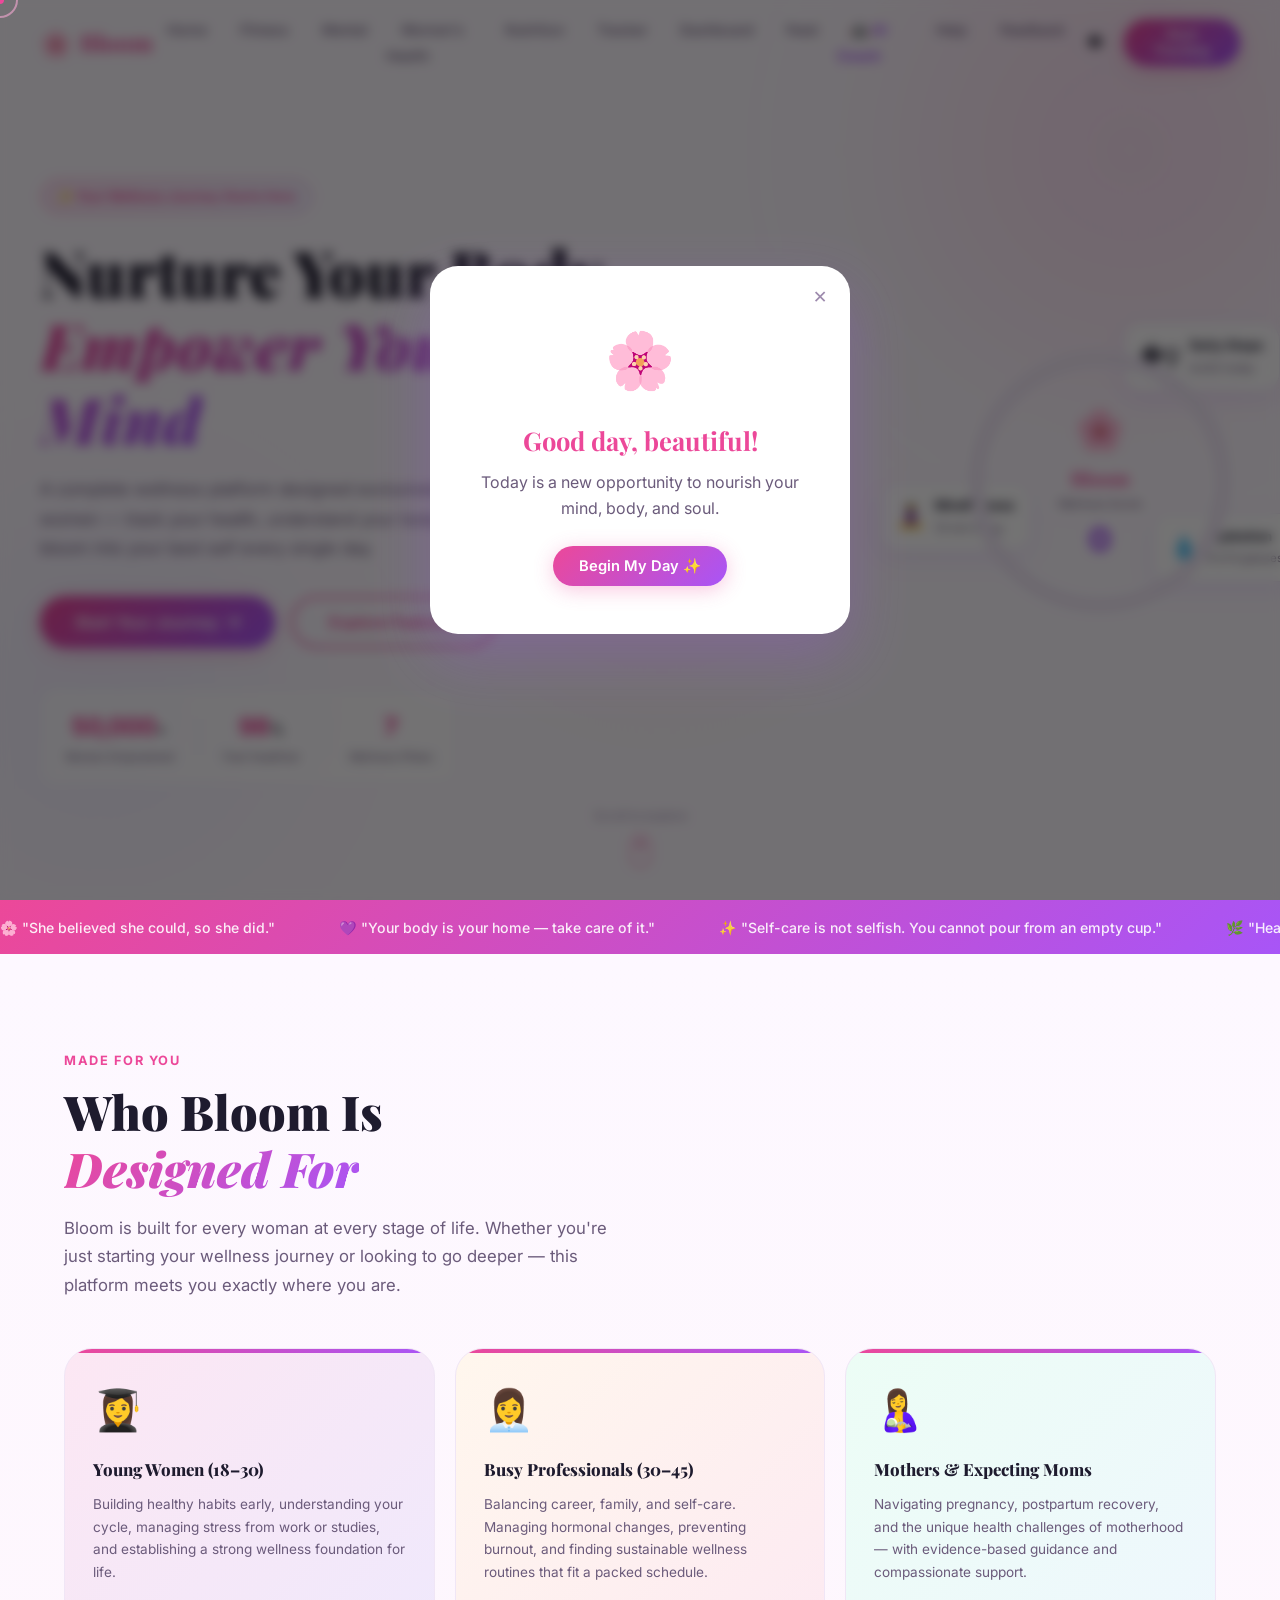
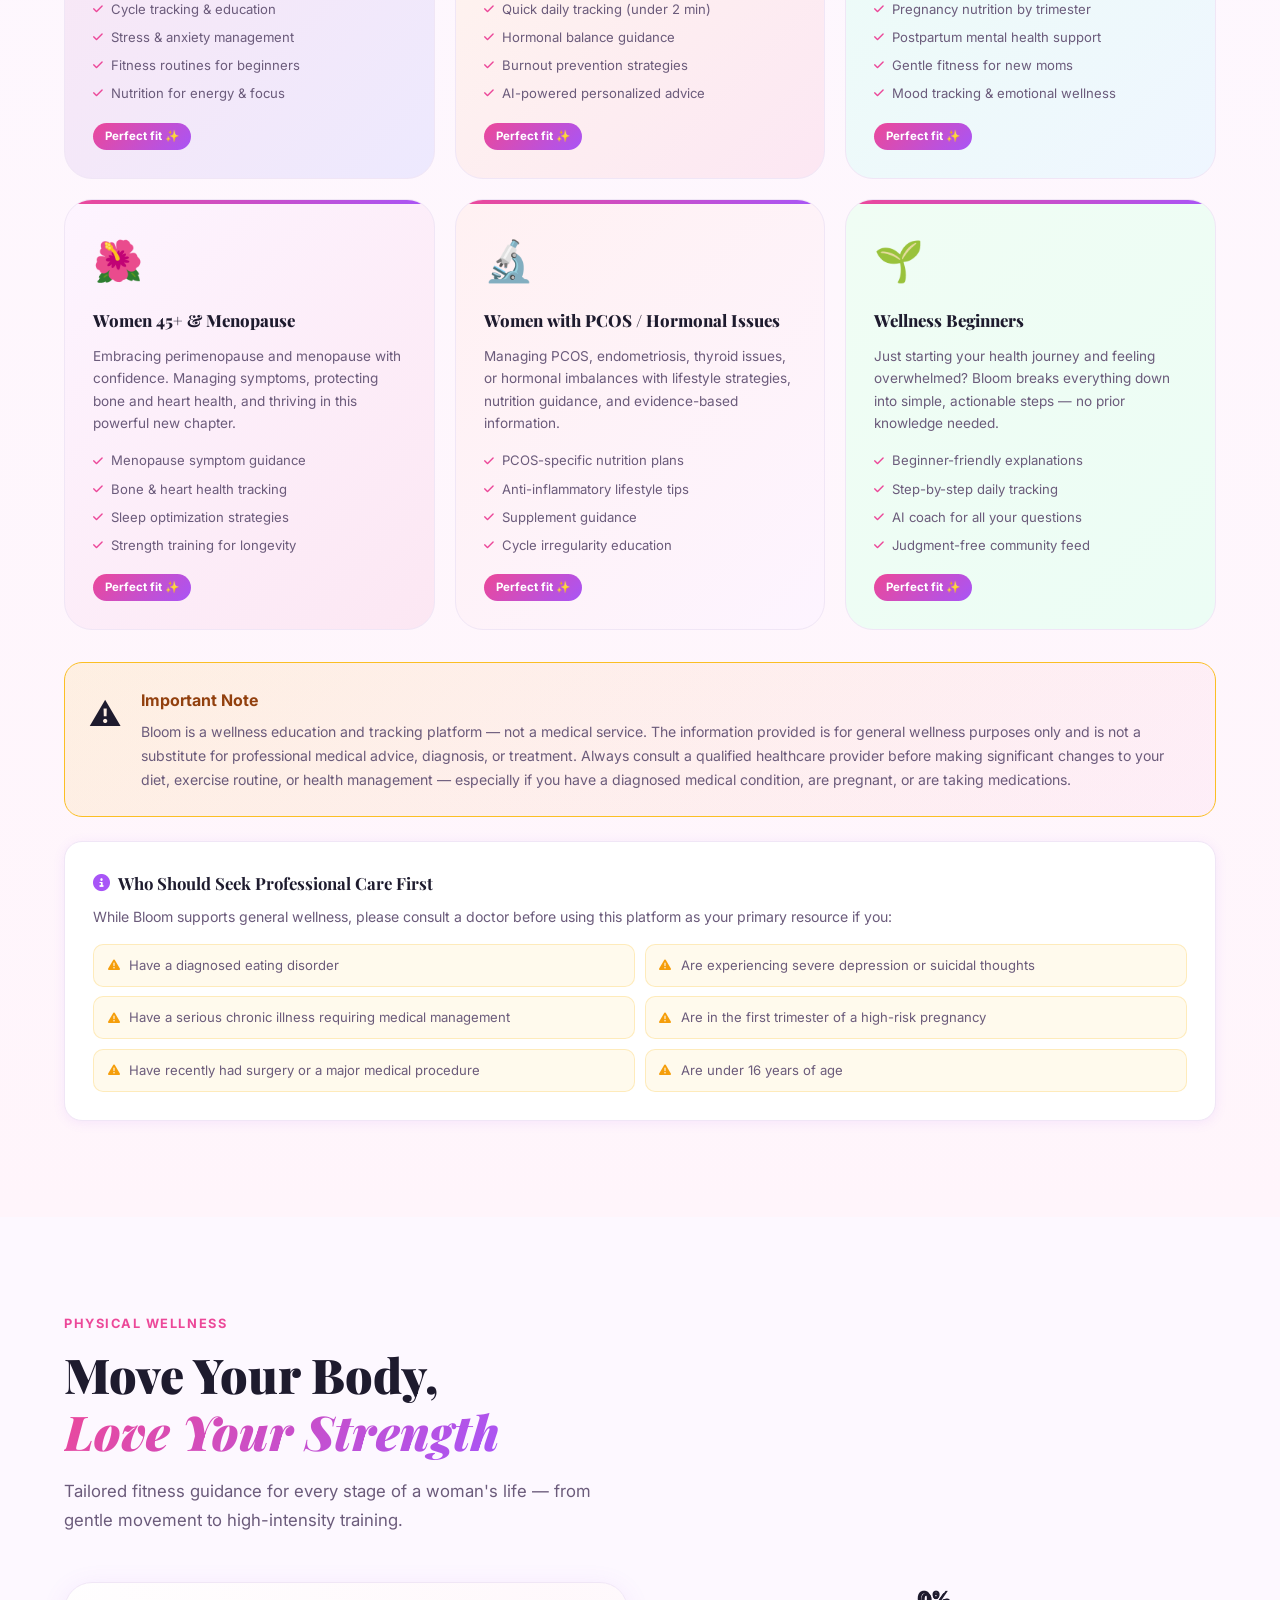
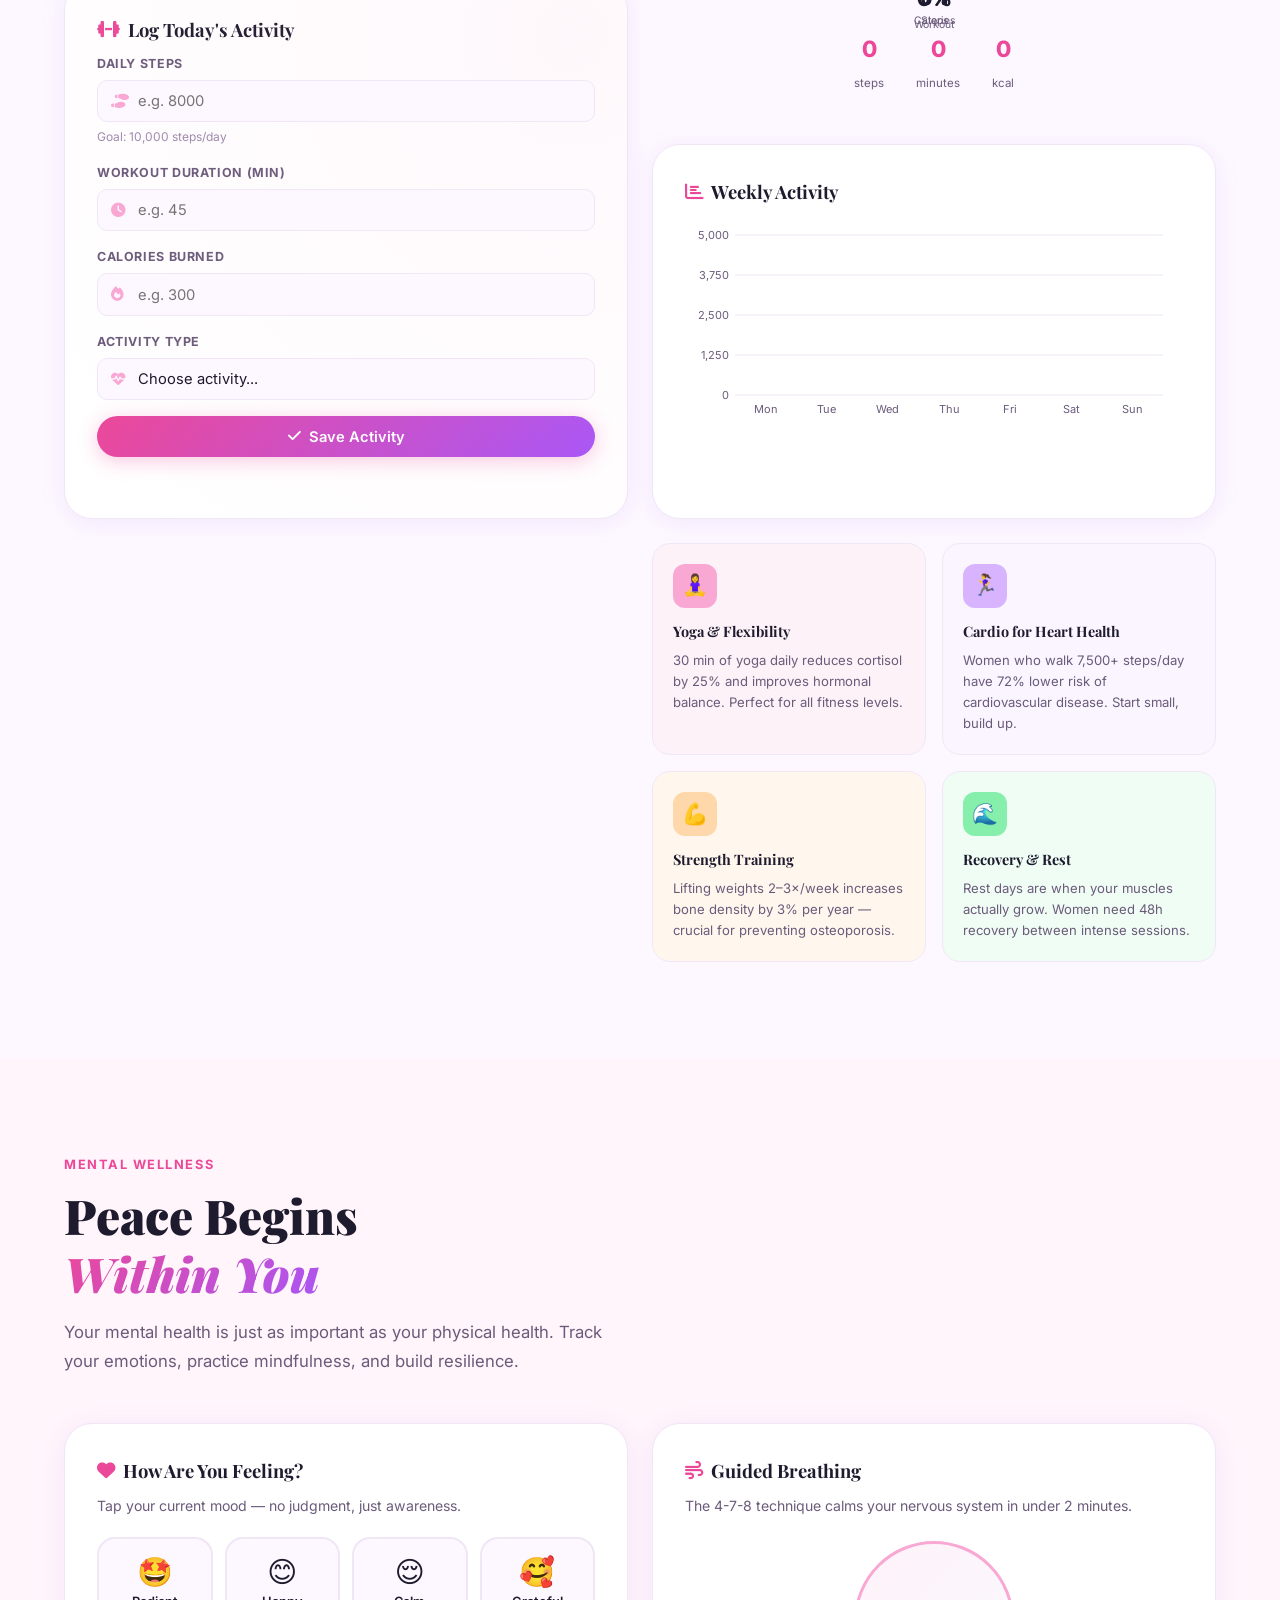
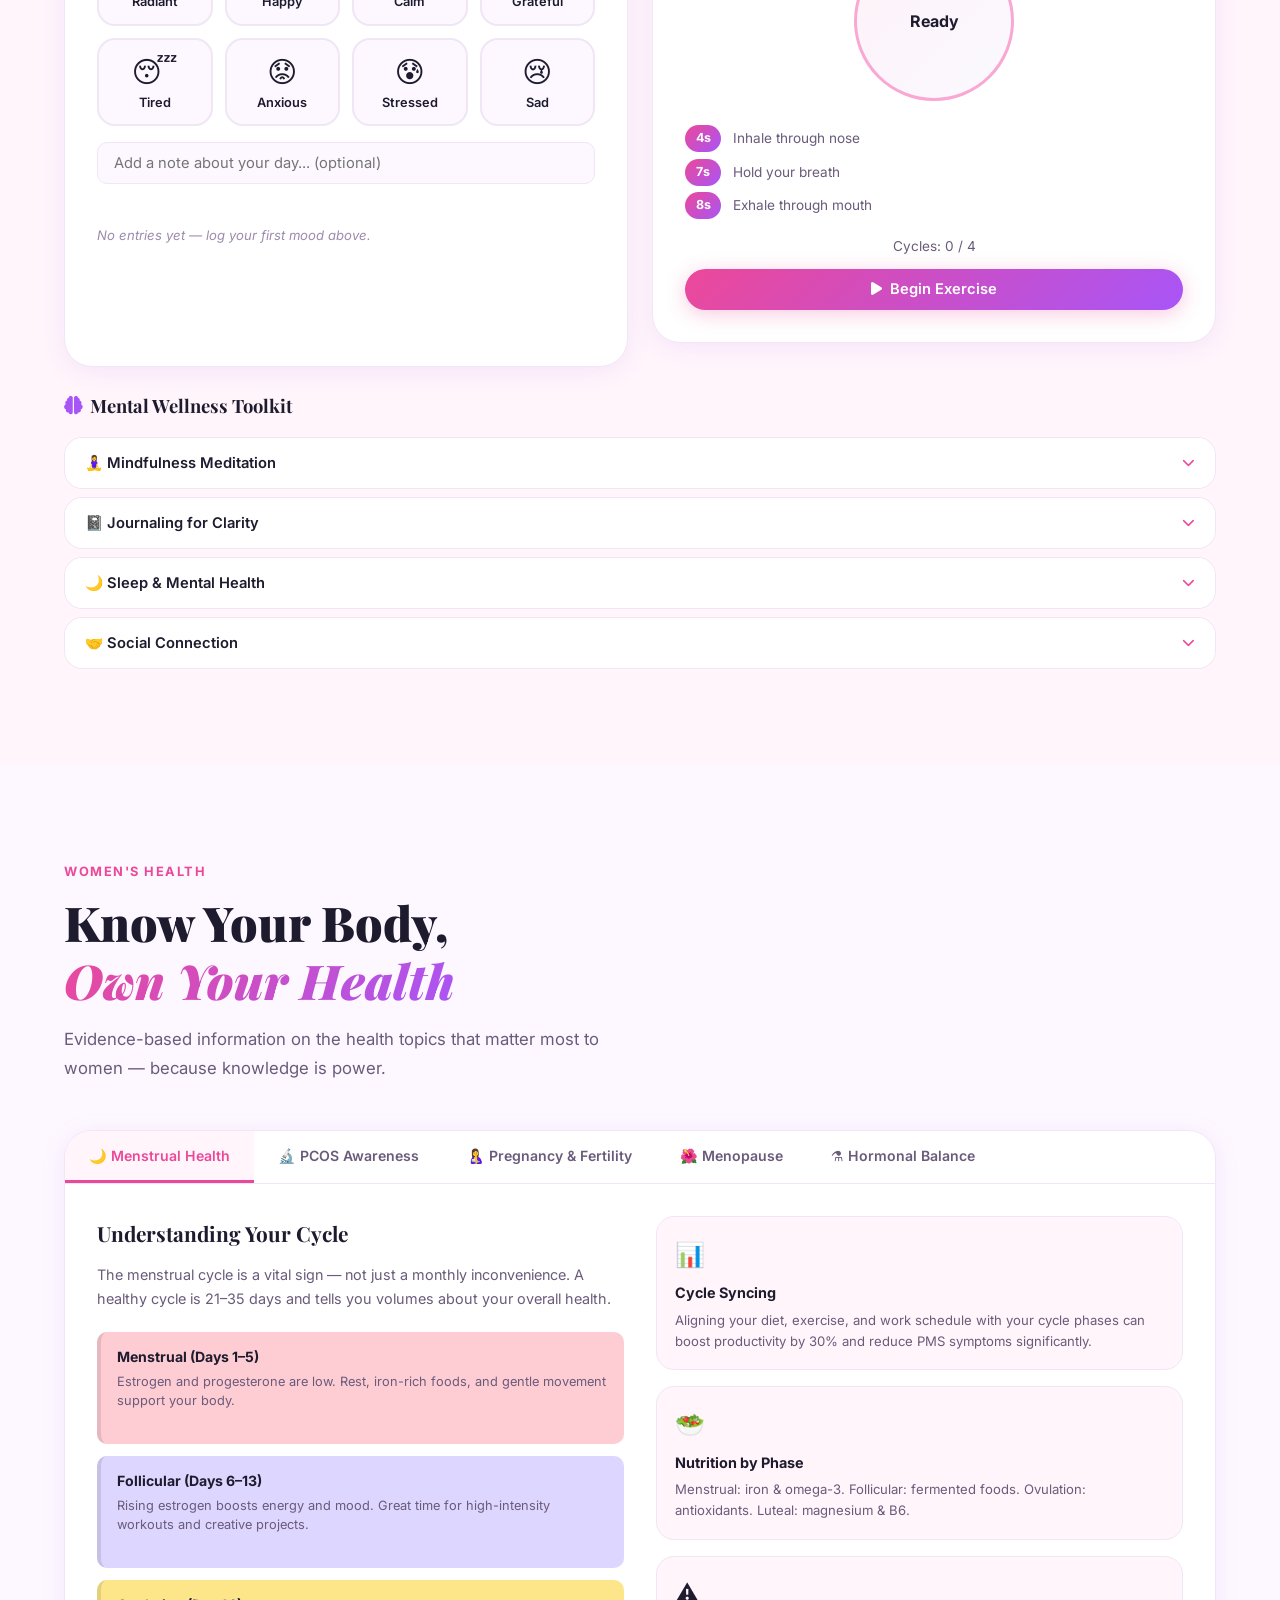
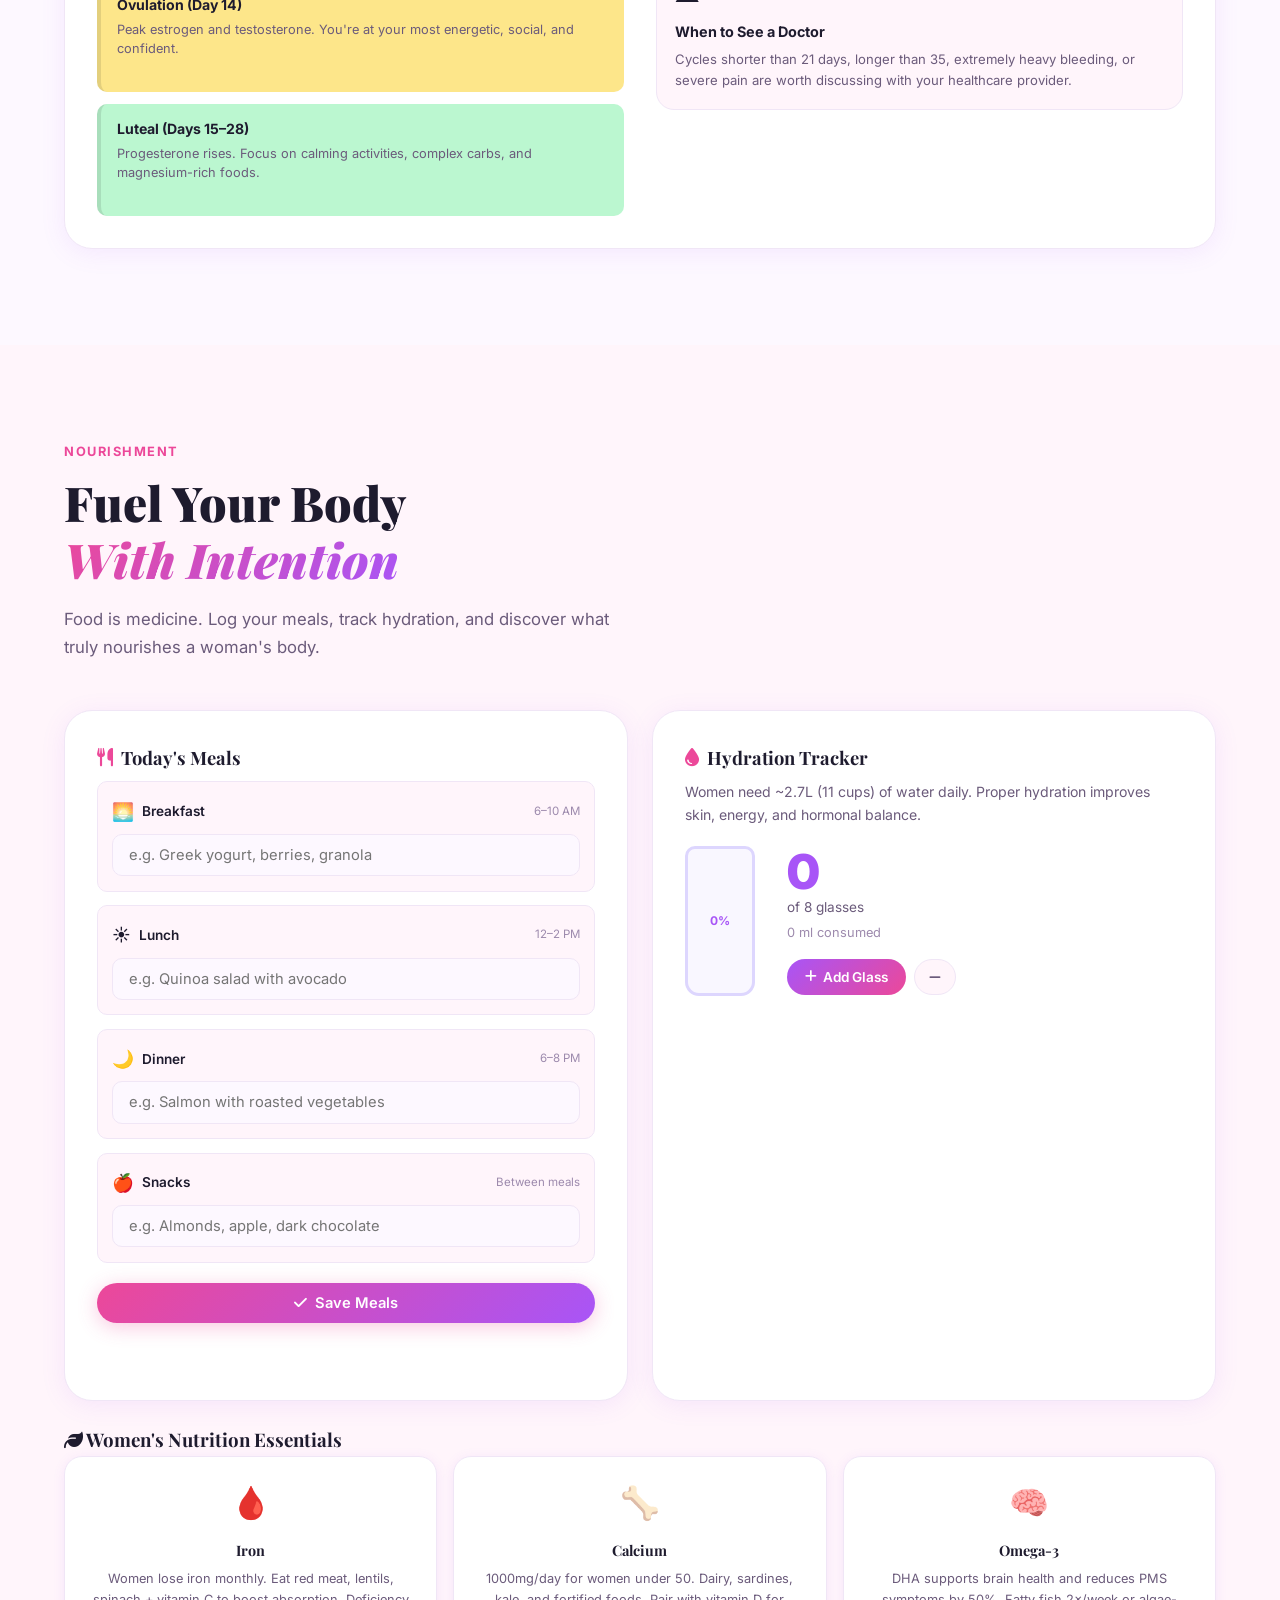
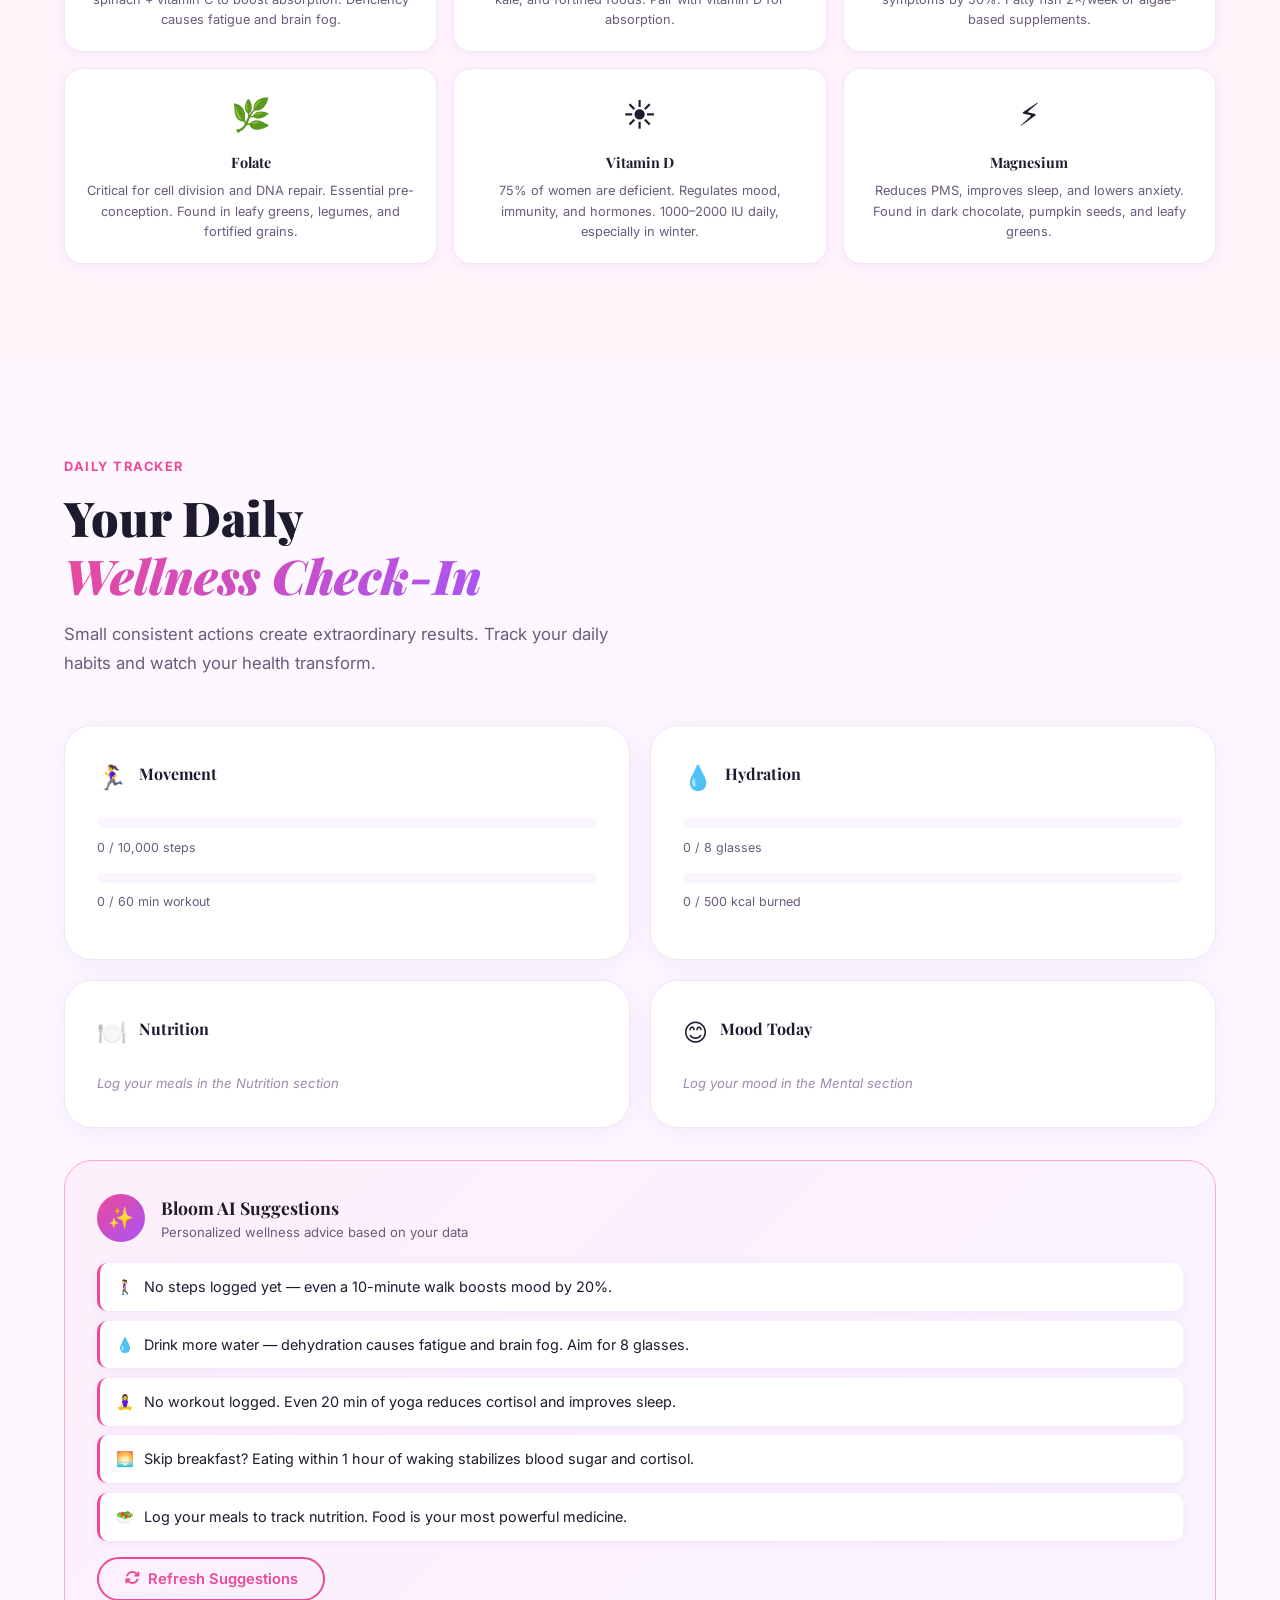
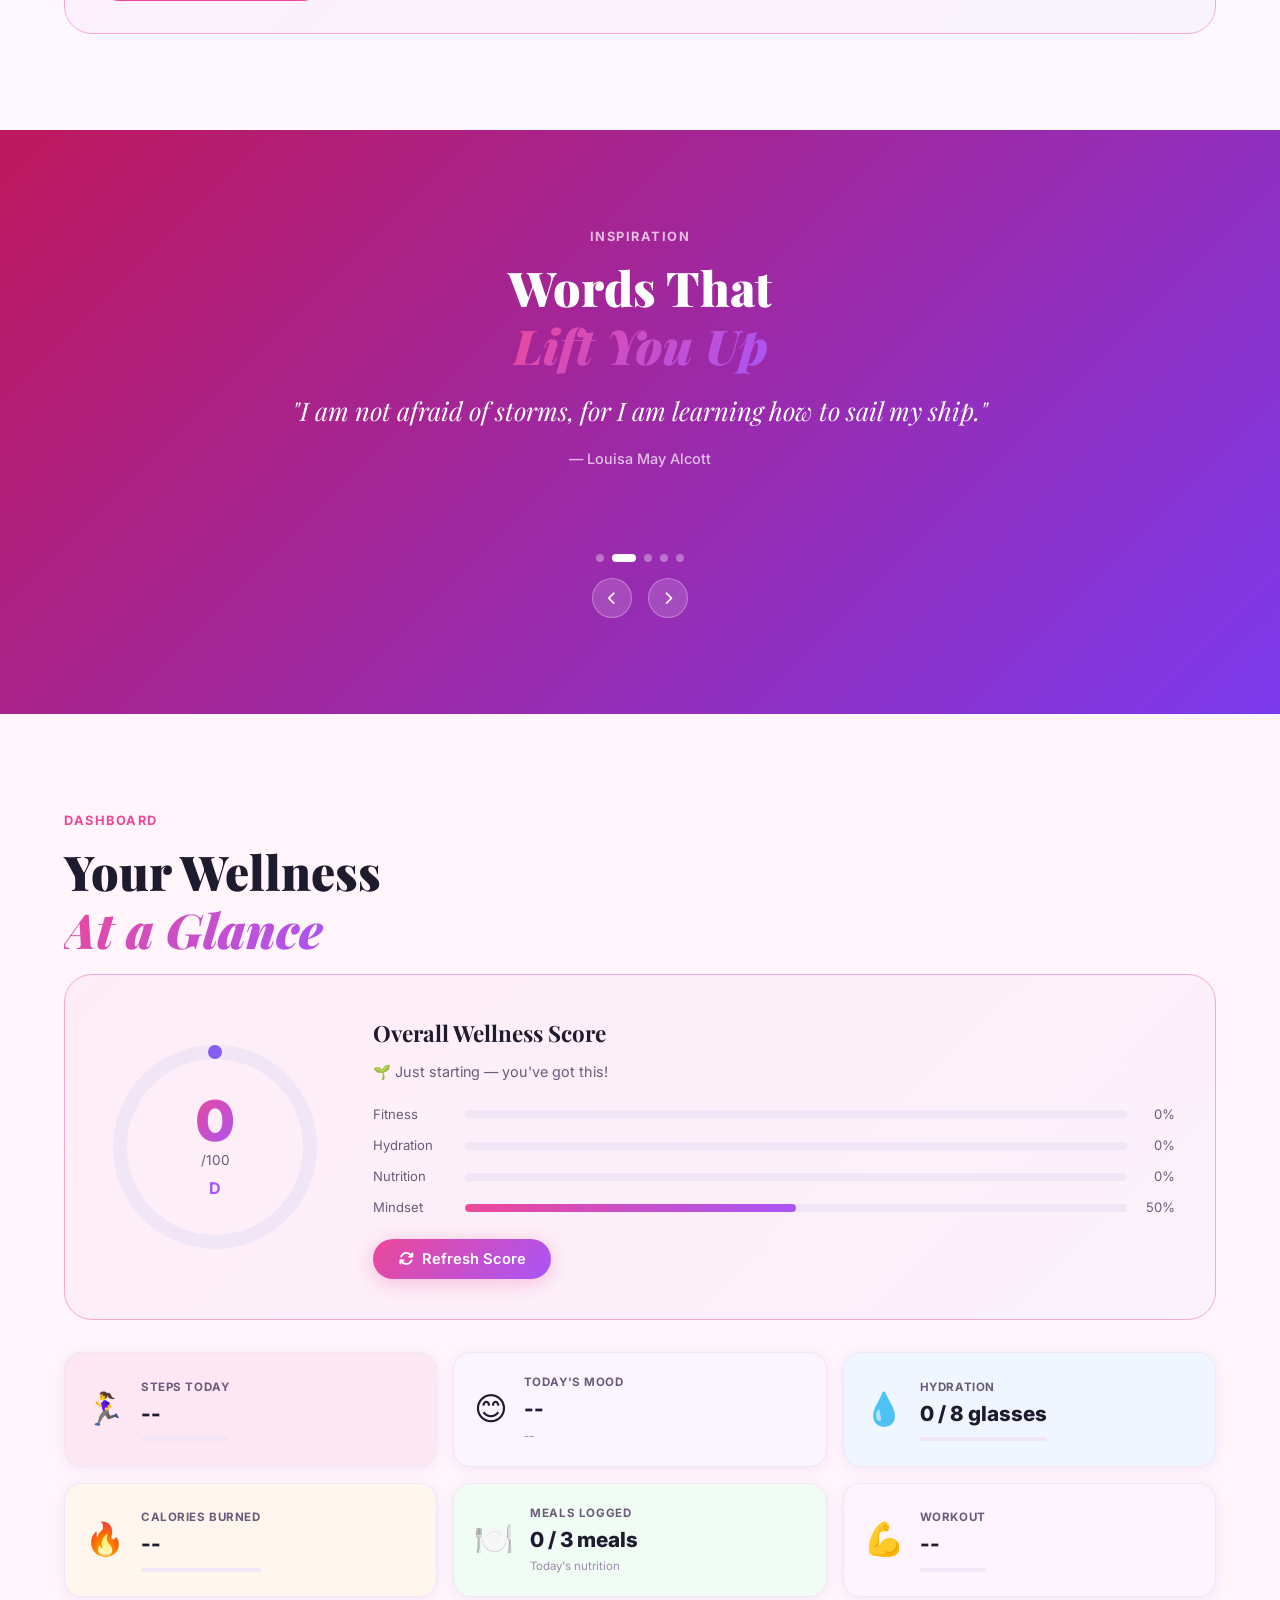
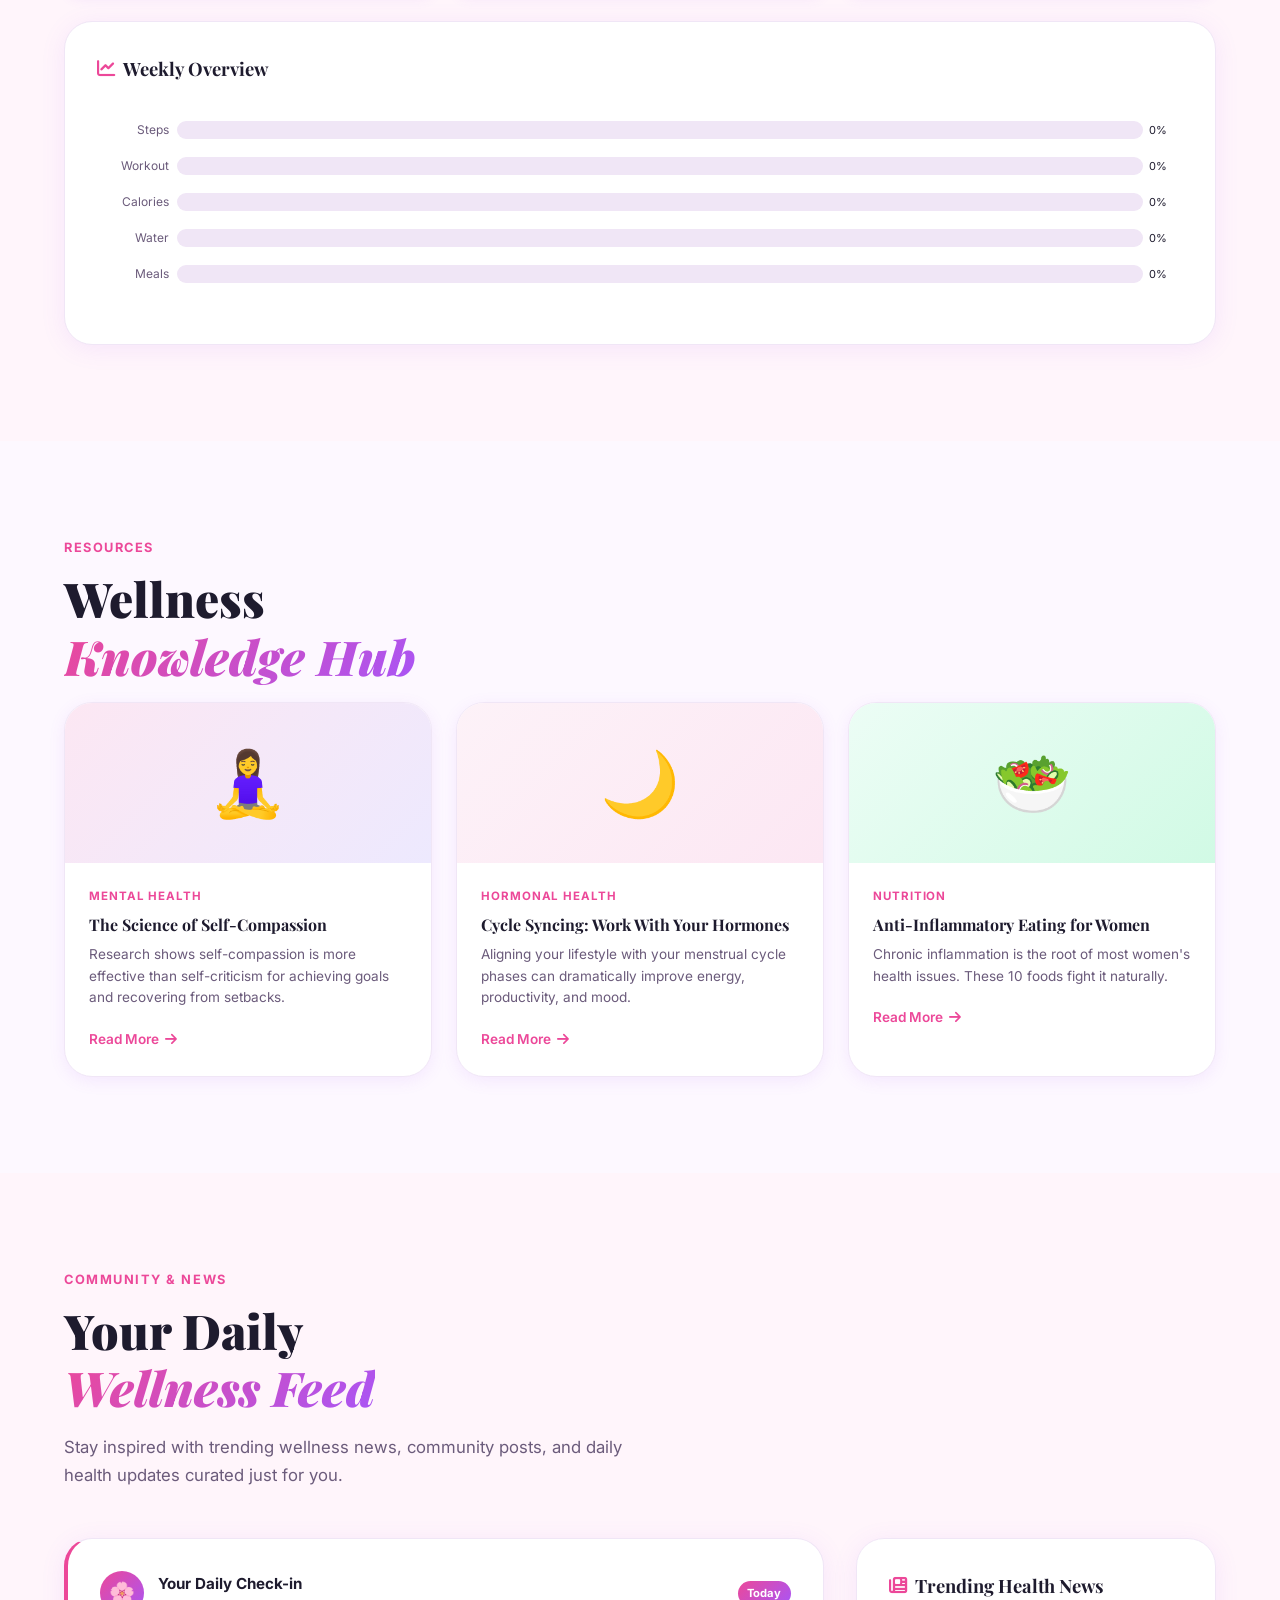
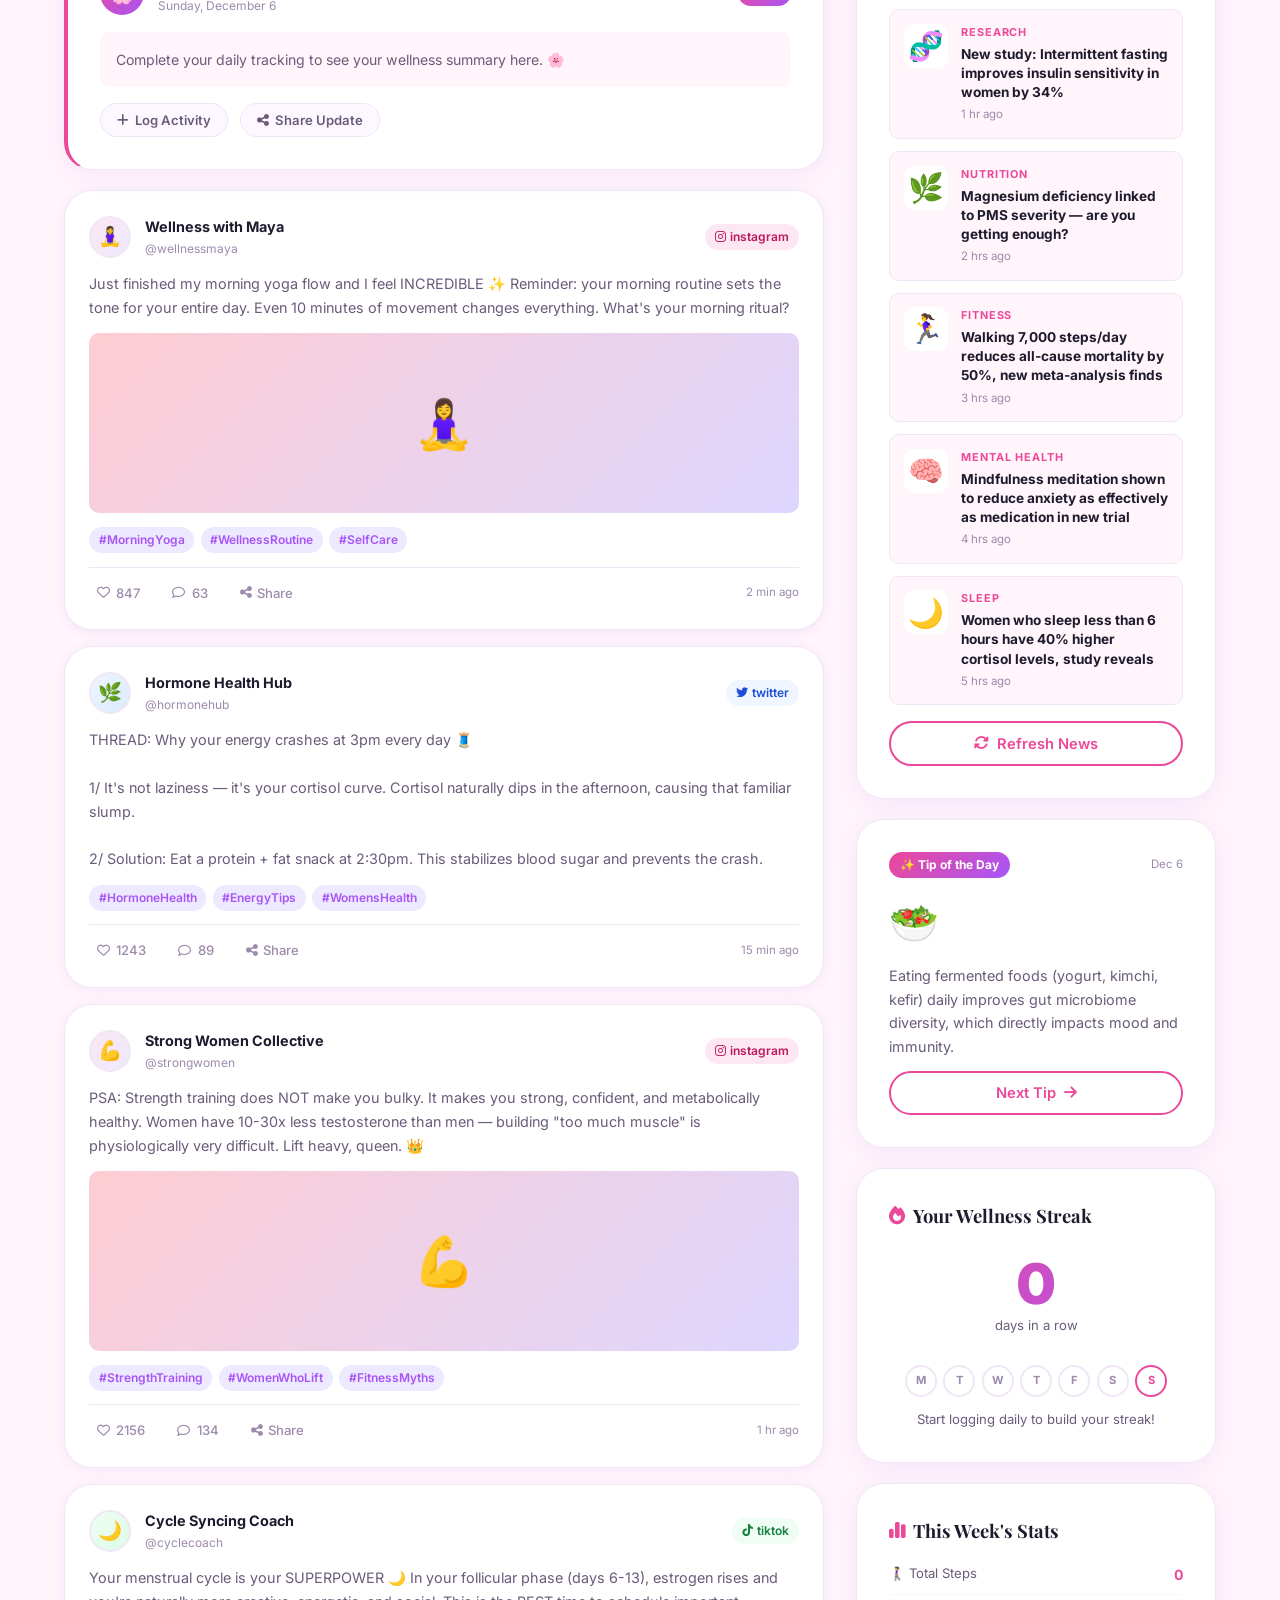
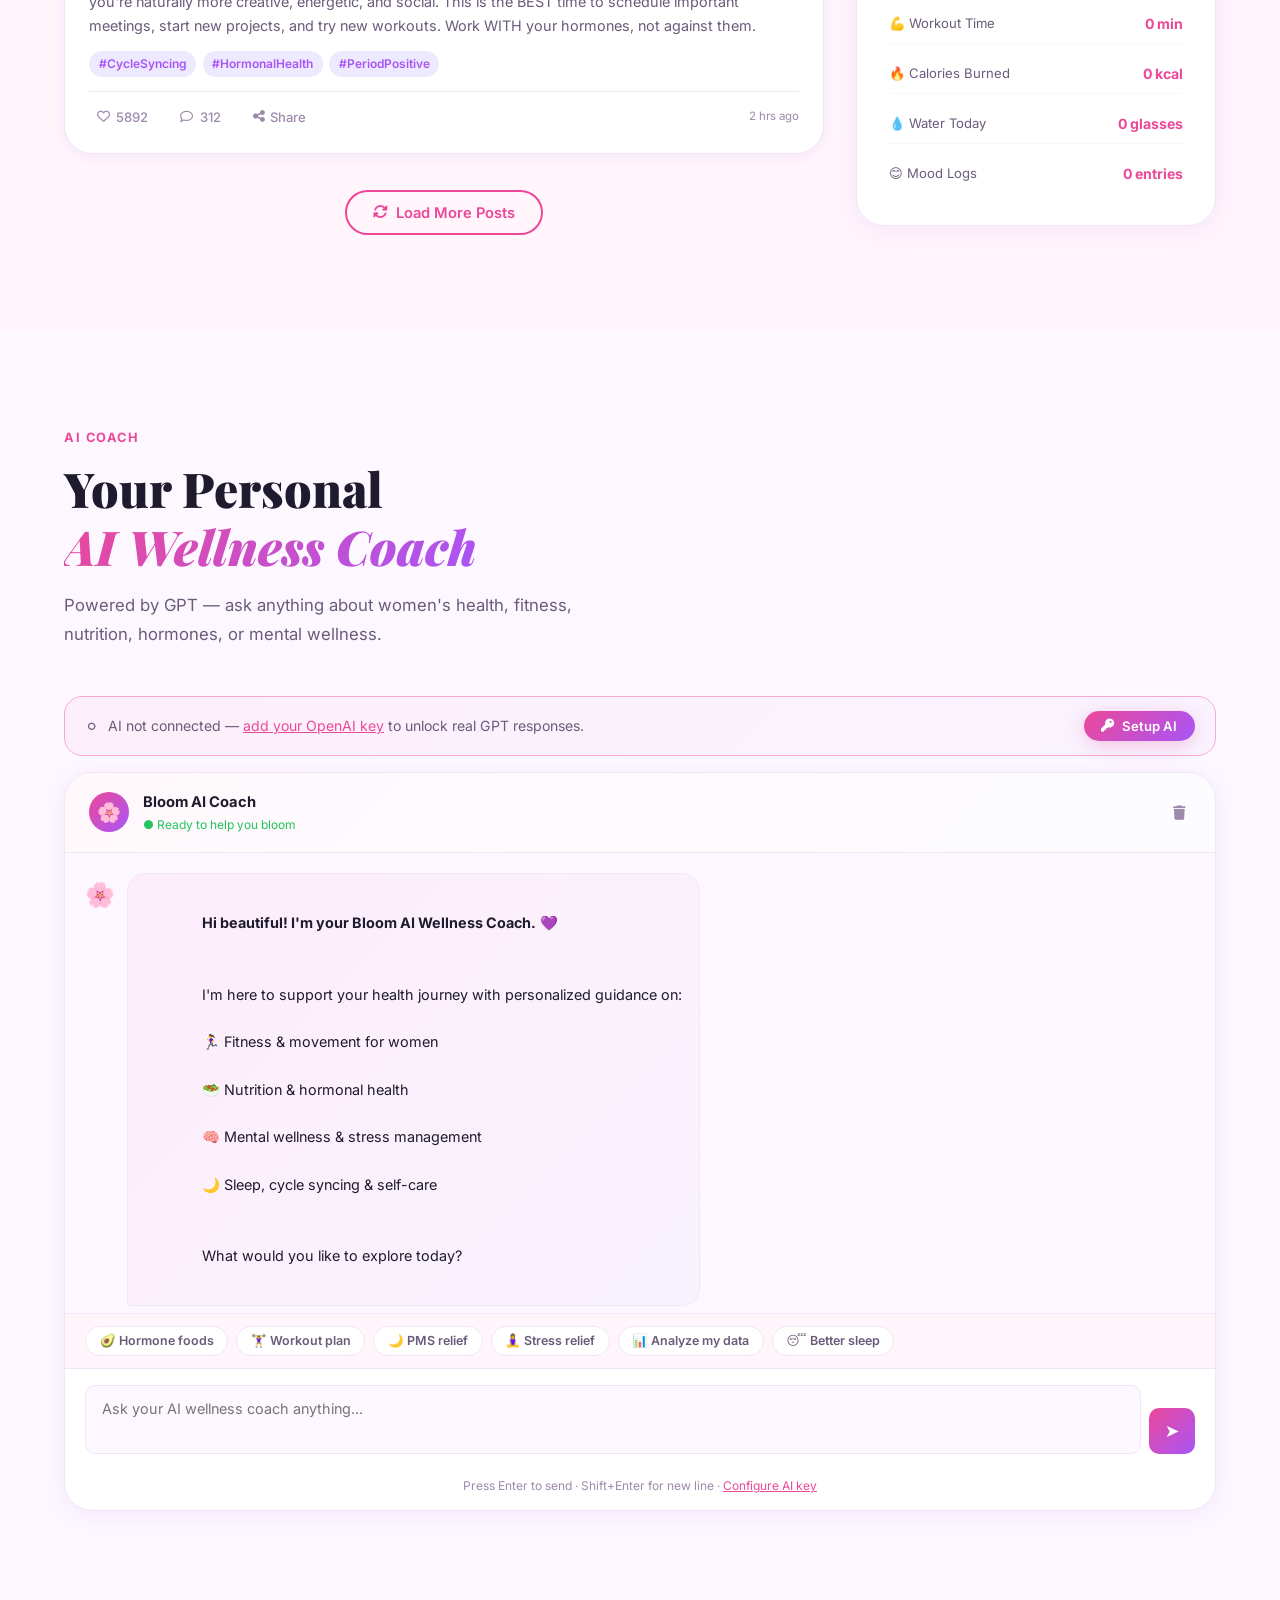
==== index.html @ 7d4feb9e "kiro project" ====
<!DOCTYPE html>
<html lang="en">
<head>
  <meta charset="UTF-8"/>
  <meta name="viewport" content="width=device-width,initial-scale=1.0"/>
  <title>Bloom — Women's Health & Wellness</title>
  <link rel="icon" href="data:image/svg+xml,<svg xmlns='http://www.w3.org/2000/svg' viewBox='0 0 100 100'><text y='.9em' font-size='90'>🌸</text></svg>"/>
  <meta name="theme-color" content="#ec4899"/>
  <link rel="stylesheet" href="style.css"/>
  <link rel="preconnect" href="https://fonts.googleapis.com"/>
  <link href="https://fonts.googleapis.com/css2?family=Playfair+Display:ital,wght@0,400;0,700;0,900;1,400&family=Inter:wght@300;400;500;600;700&display=swap" rel="stylesheet"/>
  <link rel="stylesheet" href="https://cdnjs.cloudflare.com/ajax/libs/font-awesome/6.5.0/css/all.min.css"/>
</head>
<body>

<!-- PRELOADER_PLACEHOLDER -->

<!-- ===== CURSOR ===== -->
<div class="cursor-dot" id="cursor-dot"></div>
<div class="cursor-ring" id="cursor-ring"></div>

<!-- ===== REMINDER POPUP ===== -->
<div id="reminder-popup" class="popup-overlay" role="dialog" aria-modal="true">
  <div class="popup-card">
    <button class="popup-close" onclick="closePopup()">✕</button>
    <div class="popup-emoji">🌸</div>
    <h3>Good day, beautiful!</h3>
    <p id="reminder-text">You deserve to feel your best today. Take a moment for yourself.</p>
    <button class="btn-bloom" onclick="closePopup()">Begin My Day ✨</button>
  </div>
</div>

<!-- ===== NAVBAR ===== -->
<nav class="navbar" id="navbar">
  <a class="nav-brand" href="#hero">
    <span class="brand-flower">🌸</span>
    <span class="brand-name">Bloom</span>
  </a>
  <ul class="nav-links" id="nav-links">
    <li><a class="nav-link" href="#hero"      onclick="smoothNav('hero')">Home</a></li>
    <li><a class="nav-link" href="#fitness"   onclick="smoothNav('fitness')">Fitness</a></li>
    <li><a class="nav-link" href="#mental"    onclick="smoothNav('mental')">Mental</a></li>
    <li><a class="nav-link" href="#hormonal"  onclick="smoothNav('hormonal')">Women's Health</a></li>
    <li><a class="nav-link" href="#nutrition" onclick="smoothNav('nutrition')">Nutrition</a></li>
    <li><a class="nav-link" href="#tracker"   onclick="smoothNav('tracker')">Tracker</a></li>
    <li><a class="nav-link" href="#dashboard" onclick="smoothNav('dashboard')">Dashboard</a></li>
    <li><a class="nav-link" href="#feed"      onclick="smoothNav('feed')">Feed</a></li>
    <li><a class="nav-link nav-ai-link" href="#aichat" onclick="smoothNav('aichat')">🤖 AI Coach</a></li>
    <li><a class="nav-link" href="#helpdesk" onclick="smoothNav('helpdesk')">Help</a></li>
    <li><a class="nav-link" href="#feedback" onclick="smoothNav('feedback')">Feedback</a></li>
  </ul>
  <div class="nav-actions">
    <button class="dark-toggle" id="dark-btn" onclick="toggleDark()" aria-label="Toggle dark mode">�</button>
    <button class="btn-bloom btn-sm" onclick="smoothNav('tracker')">Start Tracking</button>
    <button class="hamburger" onclick="toggleMenu()" aria-label="Menu">
      <span></span><span></span><span></span>
    </button>
  </div>
</nav>

<!-- ===== HERO ===== -->
<section id="hero" class="hero-section">
  <div class="hero-bg">
    <div class="hero-orb orb-a"></div>
    <div class="hero-orb orb-b"></div>
    <div class="hero-orb orb-c"></div>
    <div class="hero-particles" id="particles"></div>
  </div>
  <div class="hero-content reveal">
    <div class="hero-eyebrow">✨ Your Wellness Journey Starts Here</div>
    <h1 class="hero-title">
      Nurture Your Body,<br/>
      <em>Empower Your Mind</em>
    </h1>
    <p class="hero-desc">A complete wellness platform designed exclusively for women — track your health, understand your body, and bloom into your best self every single day.</p>
    <div class="hero-cta">
      <button class="btn-bloom btn-lg" onclick="smoothNav('tracker')">
        <span>Start Your Journey</span>
        <i class="fa-solid fa-arrow-right"></i>
      </button>
      <button class="btn-outline-bloom btn-lg" onclick="smoothNav('fitness')">
        Explore Features
      </button>
    </div>
    <div class="hero-trust">
      <div class="trust-item"><span class="trust-num" data-target="50000">0</span><span>+</span><span class="trust-label">Women Empowered</span></div>
      <div class="trust-divider"></div>
      <div class="trust-item"><span class="trust-num" data-target="98">0</span><span>%</span><span class="trust-label">Feel Healthier</span></div>
      <div class="trust-divider"></div>
      <div class="trust-item"><span class="trust-num" data-target="7">0</span><span></span><span class="trust-label">Wellness Pillars</span></div>
    </div>
  </div>
  <div class="hero-visual reveal-right">
    <div class="hero-card-float card-float-1">
      <span>�‍♀️</span>
      <div><strong>Daily Steps</strong><small>8,432 today</small></div>
    </div>
    <div class="hero-card-float card-float-2">
      <span>💧</span>
      <div><strong>Hydration</strong><small>6 of 8 glasses</small></div>
    </div>
    <div class="hero-card-float card-float-3">
      <span>🧘‍♀️</span>
      <div><strong>Mindfulness</strong><small>10 min today</small></div>
    </div>
    <div class="hero-circle-wrap">
      <div class="hero-circle">
        <div class="hc-inner">
          <span class="hc-emoji">🌸</span>
          <span class="hc-text">Bloom</span>
          <span class="hc-sub">Wellness Score</span>
          <span class="hc-score" id="hero-score">--</span>
        </div>
        <svg class="hc-ring" viewBox="0 0 200 200">
          <circle cx="100" cy="100" r="88" class="hc-ring-bg"/>
          <circle cx="100" cy="100" r="88" class="hc-ring-fill" id="hero-ring" stroke-dasharray="0 553"/>
        </svg>
      </div>
    </div>
  </div>
  <div class="hero-scroll-hint">
    <span>Scroll to explore</span>
    <div class="scroll-mouse"><div class="scroll-wheel"></div></div>
  </div>
</section>

<!-- ===== QUOTE TICKER ===== -->
<div class="quote-ticker">
  <div class="ticker-track" id="ticker-track">
    <span>🌸 "She believed she could, so she did."</span>
    <span>💜 "Your body is your home — take care of it."</span>
    <span>✨ "Self-care is not selfish. You cannot pour from an empty cup."</span>
    <span>🌿 "Health is the greatest gift you can give yourself."</span>
    <span>💪 "Strong women lift each other up."</span>
    <span>🌸 "She believed she could, so she did."</span>
    <span>💜 "Your body is your home — take care of it."</span>
    <span>✨ "Self-care is not selfish. You cannot pour from an empty cup."</span>
    <span>🌿 "Health is the greatest gift you can give yourself."</span>
    <span>💪 "Strong women lift each other up."</span>
  </div>
</div>

<!-- ===== WHO THIS WORKS FOR ===== -->
<section id="who-its-for" class="section-block wif-section">
  <div class="container">
    <div class="section-label reveal">Made For You</div>
    <h2 class="section-title reveal">Who Bloom Is<br/><em>Designed For</em></h2>
    <p class="section-desc reveal">Bloom is built for every woman at every stage of life. Whether you're just starting your wellness journey or looking to go deeper — this platform meets you exactly where you are.</p>

    <!-- Primary Audience Cards -->
    <div class="wif-grid reveal">
      <div class="wif-card" style="--wc:linear-gradient(135deg,#fce7f3,#ede9fe)">
        <div class="wif-icon">👩‍🎓</div>
        <h3>Young Women (18–30)</h3>
        <p class="wif-desc">Building healthy habits early, understanding your cycle, managing stress from work or studies, and establishing a strong wellness foundation for life.</p>
        <ul class="wif-list">
          <li><i class="fa-solid fa-check"></i> Cycle tracking & education</li>
          <li><i class="fa-solid fa-check"></i> Stress & anxiety management</li>
          <li><i class="fa-solid fa-check"></i> Fitness routines for beginners</li>
          <li><i class="fa-solid fa-check"></i> Nutrition for energy & focus</li>
        </ul>
        <div class="wif-tag">Perfect fit ✨</div>
      </div>

      <div class="wif-card" style="--wc:linear-gradient(135deg,#fff7ed,#fce7f3)">
        <div class="wif-icon">👩‍💼</div>
        <h3>Busy Professionals (30–45)</h3>
        <p class="wif-desc">Balancing career, family, and self-care. Managing hormonal changes, preventing burnout, and finding sustainable wellness routines that fit a packed schedule.</p>
        <ul class="wif-list">
          <li><i class="fa-solid fa-check"></i> Quick daily tracking (under 2 min)</li>
          <li><i class="fa-solid fa-check"></i> Hormonal balance guidance</li>
          <li><i class="fa-solid fa-check"></i> Burnout prevention strategies</li>
          <li><i class="fa-solid fa-check"></i> AI-powered personalized advice</li>
        </ul>
        <div class="wif-tag">Perfect fit ✨</div>
      </div>

      <div class="wif-card" style="--wc:linear-gradient(135deg,#ecfdf5,#eff6ff)">
        <div class="wif-icon">🤱</div>
        <h3>Mothers & Expecting Moms</h3>
        <p class="wif-desc">Navigating pregnancy, postpartum recovery, and the unique health challenges of motherhood — with evidence-based guidance and compassionate support.</p>
        <ul class="wif-list">
          <li><i class="fa-solid fa-check"></i> Pregnancy nutrition by trimester</li>
          <li><i class="fa-solid fa-check"></i> Postpartum mental health support</li>
          <li><i class="fa-solid fa-check"></i> Gentle fitness for new moms</li>
          <li><i class="fa-solid fa-check"></i> Mood tracking & emotional wellness</li>
        </ul>
        <div class="wif-tag">Perfect fit ✨</div>
      </div>

      <div class="wif-card" style="--wc:linear-gradient(135deg,#fdf4ff,#fce7f3)">
        <div class="wif-icon">🌺</div>
        <h3>Women 45+ & Menopause</h3>
        <p class="wif-desc">Embracing perimenopause and menopause with confidence. Managing symptoms, protecting bone and heart health, and thriving in this powerful new chapter.</p>
        <ul class="wif-list">
          <li><i class="fa-solid fa-check"></i> Menopause symptom guidance</li>
          <li><i class="fa-solid fa-check"></i> Bone & heart health tracking</li>
          <li><i class="fa-solid fa-check"></i> Sleep optimization strategies</li>
          <li><i class="fa-solid fa-check"></i> Strength training for longevity</li>
        </ul>
        <div class="wif-tag">Perfect fit ✨</div>
      </div>

      <div class="wif-card" style="--wc:linear-gradient(135deg,#fff1f2,#fdf4ff)">
        <div class="wif-icon">🔬</div>
        <h3>Women with PCOS / Hormonal Issues</h3>
        <p class="wif-desc">Managing PCOS, endometriosis, thyroid issues, or hormonal imbalances with lifestyle strategies, nutrition guidance, and evidence-based information.</p>
        <ul class="wif-list">
          <li><i class="fa-solid fa-check"></i> PCOS-specific nutrition plans</li>
          <li><i class="fa-solid fa-check"></i> Anti-inflammatory lifestyle tips</li>
          <li><i class="fa-solid fa-check"></i> Supplement guidance</li>
          <li><i class="fa-solid fa-check"></i> Cycle irregularity education</li>
        </ul>
        <div class="wif-tag">Perfect fit ✨</div>
      </div>

      <div class="wif-card" style="--wc:linear-gradient(135deg,#f0fdf4,#ecfdf5)">
        <div class="wif-icon">🌱</div>
        <h3>Wellness Beginners</h3>
        <p class="wif-desc">Just starting your health journey and feeling overwhelmed? Bloom breaks everything down into simple, actionable steps — no prior knowledge needed.</p>
        <ul class="wif-list">
          <li><i class="fa-solid fa-check"></i> Beginner-friendly explanations</li>
          <li><i class="fa-solid fa-check"></i> Step-by-step daily tracking</li>
          <li><i class="fa-solid fa-check"></i> AI coach for all your questions</li>
          <li><i class="fa-solid fa-check"></i> Judgment-free community feed</li>
        </ul>
        <div class="wif-tag">Perfect fit ✨</div>
      </div>
    </div>

    <!-- Important Note Banner -->
    <div class="wif-note reveal">
      <div class="wif-note-icon">⚠️</div>
      <div class="wif-note-content">
        <strong>Important Note</strong>
        <p>Bloom is a wellness education and tracking platform — not a medical service. The information provided is for general wellness purposes only and is not a substitute for professional medical advice, diagnosis, or treatment. Always consult a qualified healthcare provider before making significant changes to your diet, exercise routine, or health management — especially if you have a diagnosed medical condition, are pregnant, or are taking medications.</p>
      </div>
    </div>

    <!-- Who It's NOT For -->
    <div class="wif-not-for reveal">
      <h3><i class="fa-solid fa-circle-info"></i> Who Should Seek Professional Care First</h3>
      <p>While Bloom supports general wellness, please consult a doctor before using this platform as your primary resource if you:</p>
      <div class="wnf-grid">
        <div class="wnf-item"><i class="fa-solid fa-triangle-exclamation"></i> Have a diagnosed eating disorder</div>
        <div class="wnf-item"><i class="fa-solid fa-triangle-exclamation"></i> Are experiencing severe depression or suicidal thoughts</div>
        <div class="wnf-item"><i class="fa-solid fa-triangle-exclamation"></i> Have a serious chronic illness requiring medical management</div>
        <div class="wnf-item"><i class="fa-solid fa-triangle-exclamation"></i> Are in the first trimester of a high-risk pregnancy</div>
        <div class="wnf-item"><i class="fa-solid fa-triangle-exclamation"></i> Have recently had surgery or a major medical procedure</div>
        <div class="wnf-item"><i class="fa-solid fa-triangle-exclamation"></i> Are under 16 years of age</div>
      </div>
    </div>
  </div>
</section>

<!-- ===== FITNESS SECTION ===== -->
<section id="fitness" class="section-block">
  <div class="container">
    <div class="section-label reveal">Physical Wellness</div>
    <h2 class="section-title reveal">Move Your Body,<br/><em>Love Your Strength</em></h2>
    <p class="section-desc reveal">Tailored fitness guidance for every stage of a woman's life — from gentle movement to high-intensity training.</p>

    <div class="fitness-grid">
      <!-- Log Activity -->
      <div class="bloom-card log-card reveal">
        <div class="card-glow"></div>
        <h3><i class="fa-solid fa-dumbbell"></i> Log Today's Activity</h3>
        <div class="input-group">
          <label>Daily Steps</label>
          <div class="input-wrap"><i class="fa-solid fa-shoe-prints"></i><input type="number" id="steps" placeholder="e.g. 8000" min="0"/></div>
          <div class="input-hint">Goal: 10,000 steps/day</div>
        </div>
        <div class="input-group">
          <label>Workout Duration (min)</label>
          <div class="input-wrap"><i class="fa-solid fa-clock"></i><input type="number" id="workout-time" placeholder="e.g. 45" min="0"/></div>
        </div>
        <div class="input-group">
          <label>Calories Burned</label>
          <div class="input-wrap"><i class="fa-solid fa-fire"></i><input type="number" id="calories" placeholder="e.g. 300" min="0"/></div>
        </div>
        <div class="input-group">
          <label>Activity Type</label>
          <div class="input-wrap"><i class="fa-solid fa-heart-pulse"></i>
            <select id="activity-type" class="bloom-select">
              <option value="">Choose activity...</option>
              <option>Yoga</option><option>Running</option><option>Walking</option>
              <option>Pilates</option><option>Cycling</option><option>Swimming</option>
              <option>Dance</option><option>Strength Training</option><option>HIIT</option>
            </select>
          </div>
        </div>
        <button class="btn-bloom btn-full" onclick="saveFitness()"><i class="fa-solid fa-check"></i> Save Activity</button>
        <p id="fitness-msg" class="form-msg"></p>
      </div>

      <!-- Progress Rings -->
      <div class="progress-rings-wrap reveal">
        <div class="ring-trio">
          <div class="ring-item">
            <svg viewBox="0 0 120 120" class="ring-svg">
              <defs><linearGradient id="g1" x1="0%" y1="0%" x2="100%" y2="100%"><stop offset="0%" stop-color="#f472b6"/><stop offset="100%" stop-color="#a855f7"/></linearGradient></defs>
              <circle cx="60" cy="60" r="50" class="ring-track"/>
              <circle cx="60" cy="60" r="50" class="ring-prog" id="steps-ring" stroke="url(#g1)" stroke-dasharray="0 314"/>
            </svg>
            <div class="ring-center"><span id="steps-pct">0%</span><small>Steps</small></div>
          </div>
          <div class="ring-item ring-main">
            <svg viewBox="0 0 160 160" class="ring-svg">
              <defs><linearGradient id="g2" x1="0%" y1="0%" x2="100%" y2="100%"><stop offset="0%" stop-color="#ec4899"/><stop offset="100%" stop-color="#8b5cf6"/></linearGradient></defs>
              <circle cx="80" cy="80" r="68" class="ring-track"/>
              <circle cx="80" cy="80" r="68" class="ring-prog" id="workout-ring" stroke="url(#g2)" stroke-dasharray="0 427"/>
            </svg>
            <div class="ring-center ring-center-lg"><span id="workout-pct">0%</span><small>Workout</small></div>
          </div>
          <div class="ring-item">
            <svg viewBox="0 0 120 120" class="ring-svg">
              <defs><linearGradient id="g3" x1="0%" y1="0%" x2="100%" y2="100%"><stop offset="0%" stop-color="#f59e0b"/><stop offset="100%" stop-color="#ef4444"/></linearGradient></defs>
              <circle cx="60" cy="60" r="50" class="ring-track"/>
              <circle cx="60" cy="60" r="50" class="ring-prog" id="cal-ring" stroke="url(#g3)" stroke-dasharray="0 314"/>
            </svg>
            <div class="ring-center"><span id="cal-pct">0%</span><small>Calories</small></div>
          </div>
        </div>
        <div class="ring-stats">
          <div class="rs-item"><span id="steps-val">0</span><small>steps</small></div>
          <div class="rs-item"><span id="workout-val">0</span><small>minutes</small></div>
          <div class="rs-item"><span id="cal-val">0</span><small>kcal</small></div>
        </div>
      </div>

      <!-- Weekly Chart -->
      <div class="bloom-card chart-card reveal">
        <h3><i class="fa-solid fa-chart-bar"></i> Weekly Activity</h3>
        <div class="chart-area"><canvas id="fitness-chart"></canvas></div>
      </div>

      <!-- Fitness Tips -->
      <div class="fitness-tips-grid reveal">
        <div class="tip-card-sm" style="--tc:#fdf2f8">
          <div class="tc-icon" style="background:#f9a8d4">🧘‍♀️</div>
          <h4>Yoga & Flexibility</h4>
          <p>30 min of yoga daily reduces cortisol by 25% and improves hormonal balance. Perfect for all fitness levels.</p>
        </div>
        <div class="tip-card-sm" style="--tc:#faf5ff">
          <div class="tc-icon" style="background:#d8b4fe">🏃‍♀️</div>
          <h4>Cardio for Heart Health</h4>
          <p>Women who walk 7,500+ steps/day have 72% lower risk of cardiovascular disease. Start small, build up.</p>
        </div>
        <div class="tip-card-sm" style="--tc:#fff7ed">
          <div class="tc-icon" style="background:#fed7aa">💪</div>
          <h4>Strength Training</h4>
          <p>Lifting weights 2–3×/week increases bone density by 3% per year — crucial for preventing osteoporosis.</p>
        </div>
        <div class="tip-card-sm" style="--tc:#f0fdf4">
          <div class="tc-icon" style="background:#86efac">🌊</div>
          <h4>Recovery & Rest</h4>
          <p>Rest days are when your muscles actually grow. Women need 48h recovery between intense sessions.</p>
        </div>
      </div>
    </div>
  </div>
</section>

<!-- ===== MENTAL WELLNESS ===== -->
<section id="mental" class="section-block section-alt">
  <div class="container">
    <div class="section-label reveal">Mental Wellness</div>
    <h2 class="section-title reveal">Peace Begins<br/><em>Within You</em></h2>
    <p class="section-desc reveal">Your mental health is just as important as your physical health. Track your emotions, practice mindfulness, and build resilience.</p>

    <div class="mental-layout">
      <!-- Mood Tracker -->
      <div class="bloom-card mood-card reveal">
        <h3><i class="fa-solid fa-heart"></i> How Are You Feeling?</h3>
        <p class="card-sub">Tap your current mood — no judgment, just awareness.</p>
        <div class="mood-wheel">
          <button class="mood-btn" data-mood="Radiant"   onclick="logMood('Radiant')">  <span>🤩</span><span>Radiant</span></button>
          <button class="mood-btn" data-mood="Happy"     onclick="logMood('Happy')">    <span>😊</span><span>Happy</span></button>
          <button class="mood-btn" data-mood="Calm"      onclick="logMood('Calm')">     <span>😌</span><span>Calm</span></button>
          <button class="mood-btn" data-mood="Grateful"  onclick="logMood('Grateful')"> <span>🥰</span><span>Grateful</span></button>
          <button class="mood-btn" data-mood="Tired"     onclick="logMood('Tired')">    <span>😴</span><span>Tired</span></button>
          <button class="mood-btn" data-mood="Anxious"   onclick="logMood('Anxious')">  <span>😟</span><span>Anxious</span></button>
          <button class="mood-btn" data-mood="Stressed"  onclick="logMood('Stressed')"> <span>😰</span><span>Stressed</span></button>
          <button class="mood-btn" data-mood="Sad"       onclick="logMood('Sad')">      <span>😢</span><span>Sad</span></button>
        </div>
        <div class="mood-note-wrap">
          <input type="text" id="mood-note" class="bloom-input" placeholder="Add a note about your day... (optional)"/>
        </div>
        <p id="mood-msg" class="form-msg"></p>
        <div id="mood-history" class="mood-history-list"></div>
      </div>

      <!-- Breathing Exercise -->
      <div class="bloom-card breathing-card reveal">
        <h3><i class="fa-solid fa-wind"></i> Guided Breathing</h3>
        <p class="card-sub">The 4-7-8 technique calms your nervous system in under 2 minutes.</p>
        <div class="breath-visual">
          <div class="breath-ring" id="breath-ring">
            <div class="breath-core">
              <span id="breath-label">Ready</span>
              <span id="breath-num" class="breath-num"></span>
            </div>
          </div>
        </div>
        <div class="breath-steps">
          <div class="bs-item"><span class="bs-num">4s</span><span>Inhale through nose</span></div>
          <div class="bs-item"><span class="bs-num">7s</span><span>Hold your breath</span></div>
          <div class="bs-item"><span class="bs-num">8s</span><span>Exhale through mouth</span></div>
        </div>
        <div class="breath-progress">Cycles: <span id="breath-cycles">0</span> / 4</div>
        <button class="btn-bloom btn-full" id="breath-btn" onclick="toggleBreathing()">
          <i class="fa-solid fa-play"></i> Begin Exercise
        </button>
      </div>

      <!-- Mental Health Tips (Accordion) -->
      <div class="accordion-wrap reveal">
        <h3 class="acc-title"><i class="fa-solid fa-brain"></i> Mental Wellness Toolkit</h3>
        <div class="accordion">
          <div class="acc-item">
            <button class="acc-header" onclick="toggleAcc(this)">
              <span>🧘‍♀️ Mindfulness Meditation</span><i class="fa-solid fa-chevron-down"></i>
            </button>
            <div class="acc-body">
              <p>Just 10 minutes of daily mindfulness meditation reduces anxiety by 58% and physically thickens the prefrontal cortex. Start with body scan meditation: lie down, close your eyes, and slowly bring awareness from your toes to the top of your head.</p>
              <div class="acc-tip">💡 Try the 5-4-3-2-1 grounding technique when anxious: name 5 things you see, 4 you feel, 3 you hear, 2 you smell, 1 you taste.</div>
            </div>
          </div>
          <div class="acc-item">
            <button class="acc-header" onclick="toggleAcc(this)">
              <span>📓 Journaling for Clarity</span><i class="fa-solid fa-chevron-down"></i>
            </button>
            <div class="acc-body">
              <p>Expressive writing for 20 minutes/day reduces depression symptoms by 28%. Gratitude journaling rewires your brain's negativity bias within 21 days. Write 3 things you're grateful for each morning before checking your phone.</p>
              <div class="acc-tip">💡 Prompt: "What would I tell my younger self today?" — this builds self-compassion and perspective.</div>
            </div>
          </div>
          <div class="acc-item">
            <button class="acc-header" onclick="toggleAcc(this)">
              <span>🌙 Sleep & Mental Health</span><i class="fa-solid fa-chevron-down"></i>
            </button>
            <div class="acc-body">
              <p>Sleep deprivation amplifies emotional reactivity by 60%. Women are 40% more likely to experience insomnia than men due to hormonal fluctuations. Create a wind-down ritual: dim lights 2 hours before bed, avoid screens, and try magnesium glycinate.</p>
              <div class="acc-tip">💡 The "cognitive shuffle" technique: imagine random, unrelated images (a duck, a mountain, a red shoe) to fall asleep faster.</div>
            </div>
          </div>
          <div class="acc-item">
            <button class="acc-header" onclick="toggleAcc(this)">
              <span>🤝 Social Connection</span><i class="fa-solid fa-chevron-down"></i>
            </button>
            <div class="acc-body">
              <p>Strong social bonds reduce mortality risk by 50% — more than quitting smoking. Women's "tend-and-befriend" stress response means social connection is especially healing. Schedule one meaningful conversation per day, even 10 minutes.</p>
              <div class="acc-tip">💡 Loneliness activates the same brain regions as physical pain. Prioritize connection as medicine.</div>
            </div>
          </div>
        </div>
      </div>
    </div>
  </div>
</section>

<!-- ===== HORMONAL & WOMEN'S HEALTH ===== -->
<section id="hormonal" class="section-block">
  <div class="container">
    <div class="section-label reveal">Women's Health</div>
    <h2 class="section-title reveal">Know Your Body,<br/><em>Own Your Health</em></h2>
    <p class="section-desc reveal">Evidence-based information on the health topics that matter most to women — because knowledge is power.</p>

    <div class="tabs-wrap reveal">
      <div class="tab-buttons">
        <button class="tab-btn active" onclick="showTab('menstrual',this)">🌙 Menstrual Health</button>
        <button class="tab-btn" onclick="showTab('pcos',this)">🔬 PCOS Awareness</button>
        <button class="tab-btn" onclick="showTab('pregnancy',this)">🤱 Pregnancy & Fertility</button>
        <button class="tab-btn" onclick="showTab('menopause',this)">🌺 Menopause</button>
        <button class="tab-btn" onclick="showTab('hormones',this)">⚗️ Hormonal Balance</button>
      </div>

      <div id="tab-menstrual" class="tab-content active">
        <div class="tab-grid">
          <div class="tab-info">
            <h3>Understanding Your Cycle</h3>
            <p>The menstrual cycle is a vital sign — not just a monthly inconvenience. A healthy cycle is 21–35 days and tells you volumes about your overall health.</p>
            <div class="phase-timeline">
              <div class="phase" style="--pc:#fecdd3"><div class="phase-dot"></div><strong>Menstrual (Days 1–5)</strong><p>Estrogen and progesterone are low. Rest, iron-rich foods, and gentle movement support your body.</p></div>
              <div class="phase" style="--pc:#ddd6fe"><div class="phase-dot"></div><strong>Follicular (Days 6–13)</strong><p>Rising estrogen boosts energy and mood. Great time for high-intensity workouts and creative projects.</p></div>
              <div class="phase" style="--pc:#fde68a"><div class="phase-dot"></div><strong>Ovulation (Day 14)</strong><p>Peak estrogen and testosterone. You're at your most energetic, social, and confident.</p></div>
              <div class="phase" style="--pc:#bbf7d0"><div class="phase-dot"></div><strong>Luteal (Days 15–28)</strong><p>Progesterone rises. Focus on calming activities, complex carbs, and magnesium-rich foods.</p></div>
            </div>
          </div>
          <div class="tab-facts">
            <div class="fact-card"><span class="fact-icon">📊</span><strong>Cycle Syncing</strong><p>Aligning your diet, exercise, and work schedule with your cycle phases can boost productivity by 30% and reduce PMS symptoms significantly.</p></div>
            <div class="fact-card"><span class="fact-icon">🥗</span><strong>Nutrition by Phase</strong><p>Menstrual: iron & omega-3. Follicular: fermented foods. Ovulation: antioxidants. Luteal: magnesium & B6.</p></div>
            <div class="fact-card"><span class="fact-icon">⚠️</span><strong>When to See a Doctor</strong><p>Cycles shorter than 21 days, longer than 35, extremely heavy bleeding, or severe pain are worth discussing with your healthcare provider.</p></div>
          </div>
        </div>
      </div>

      <div id="tab-pcos" class="tab-content">
        <div class="tab-grid">
          <div class="tab-info">
            <h3>PCOS — You're Not Alone</h3>
            <p>Polycystic Ovary Syndrome affects 1 in 10 women of reproductive age. It's the most common hormonal disorder in women — and it's highly manageable with the right lifestyle.</p>
            <div class="pcos-symptoms">
              <div class="sym-item"><i class="fa-solid fa-circle-check"></i> Irregular or missed periods</div>
              <div class="sym-item"><i class="fa-solid fa-circle-check"></i> Excess androgen (acne, hair growth)</div>
              <div class="sym-item"><i class="fa-solid fa-circle-check"></i> Polycystic ovaries on ultrasound</div>
              <div class="sym-item"><i class="fa-solid fa-circle-check"></i> Weight gain, especially around the abdomen</div>
              <div class="sym-item"><i class="fa-solid fa-circle-check"></i> Fatigue and brain fog</div>
              <div class="sym-item"><i class="fa-solid fa-circle-check"></i> Mood changes and anxiety</div>
            </div>
          </div>
          <div class="tab-facts">
            <div class="fact-card"><span class="fact-icon">🥦</span><strong>Anti-Inflammatory Diet</strong><p>A low-glycemic diet reduces insulin resistance — the root cause of PCOS. Focus on leafy greens, berries, fatty fish, and whole grains.</p></div>
            <div class="fact-card"><span class="fact-icon">🏋️‍♀️</span><strong>Exercise as Medicine</strong><p>30 min of moderate exercise 5×/week reduces testosterone levels and improves insulin sensitivity in women with PCOS within 12 weeks.</p></div>
            <div class="fact-card"><span class="fact-icon">💊</span><strong>Key Supplements</strong><p>Inositol (myo + d-chiro), magnesium, vitamin D, and omega-3 have strong evidence for PCOS symptom management.</p></div>
          </div>
        </div>
      </div>

      <div id="tab-pregnancy" class="tab-content">
        <div class="tab-grid">
          <div class="tab-info">
            <h3>Fertility & Pregnancy Wellness</h3>
            <p>Whether you're trying to conceive, pregnant, or postpartum — your body is doing extraordinary work. Support it with knowledge and compassion.</p>
            <div class="trimester-cards">
              <div class="tri-card" style="--tc:#fce7f3"><strong>1st Trimester</strong><p>Folic acid (400–800mcg) is critical. Manage nausea with small, frequent meals and ginger. Rest is productive.</p></div>
              <div class="tri-card" style="--tc:#ede9fe"><strong>2nd Trimester</strong><p>Energy returns. Focus on iron, calcium, and DHA. Gentle exercise like prenatal yoga is beneficial.</p></div>
              <div class="tri-card" style="--tc:#ecfdf5"><strong>3rd Trimester</strong><p>Prepare for birth with perineal massage, birth plan, and pelvic floor exercises. Prioritize sleep.</p></div>
            </div>
          </div>
          <div class="tab-facts">
            <div class="fact-card"><span class="fact-icon">🌡️</span><strong>Fertility Awareness</strong><p>Tracking basal body temperature and cervical mucus can identify your fertile window with 99% accuracy when done correctly.</p></div>
            <div class="fact-card"><span class="fact-icon">🧬</span><strong>Postpartum Health</strong><p>1 in 5 women experience postpartum depression. It's a medical condition, not a weakness. Seek support — you deserve it.</p></div>
          </div>
        </div>
      </div>

      <div id="tab-menopause" class="tab-content">
        <div class="tab-grid">
          <div class="tab-info">
            <h3>Embracing the Menopause Transition</h3>
            <p>Menopause is not an ending — it's a powerful new chapter. Understanding what's happening in your body transforms this transition from something to fear into something to navigate with confidence.</p>
            <div class="meno-stages">
              <div class="ms-item"><strong>Perimenopause</strong><p>Can begin in your 40s. Irregular cycles, hot flashes, sleep disruption. Estrogen fluctuates wildly.</p></div>
              <div class="ms-item"><strong>Menopause</strong><p>Defined as 12 consecutive months without a period. Average age: 51. Estrogen drops significantly.</p></div>
              <div class="ms-item"><strong>Postmenopause</strong><p>Symptoms often ease. Focus shifts to bone density, heart health, and cognitive wellness.</p></div>
            </div>
          </div>
          <div class="tab-facts">
            <div class="fact-card"><span class="fact-icon">🦴</span><strong>Bone Health</strong><p>Women lose up to 20% of bone density in the 5–7 years after menopause. Weight-bearing exercise and calcium + vitamin D are essential.</p></div>
            <div class="fact-card"><span class="fact-icon">❤️</span><strong>Heart Health</strong><p>Estrogen protects the heart. Post-menopause, cardiovascular risk increases. Mediterranean diet and regular cardio are your best allies.</p></div>
          </div>
        </div>
      </div>

      <div id="tab-hormones" class="tab-content">
        <div class="tab-grid">
          <div class="tab-info">
            <h3>Hormonal Balance — The Foundation of Wellbeing</h3>
            <p>Hormones regulate everything: mood, energy, weight, sleep, libido, and metabolism. Small lifestyle changes create profound hormonal shifts.</p>
            <div class="hormone-list">
              <div class="hl-item"><span class="hl-name" style="color:#ec4899">Estrogen</span><p>The "feminine" hormone. Regulates cycle, bone density, mood, and skin. Balanced by cruciferous vegetables and reducing alcohol.</p></div>
              <div class="hl-item"><span class="hl-name" style="color:#8b5cf6">Progesterone</span><p>The "calming" hormone. Promotes sleep and reduces anxiety. Boosted by vitamin B6, zinc, and stress reduction.</p></div>
              <div class="hl-item"><span class="hl-name" style="color:#f59e0b">Cortisol</span><p>The "stress" hormone. Chronically elevated cortisol disrupts all other hormones. Managed by sleep, meditation, and adaptogens.</p></div>
              <div class="hl-item"><span class="hl-name" style="color:#10b981">Insulin</span><p>Regulates blood sugar. Insulin resistance is the root of PCOS, weight gain, and fatigue. Managed by low-GI diet and exercise.</p></div>
            </div>
          </div>
          <div class="tab-facts">
            <div class="fact-card"><span class="fact-icon">🌿</span><strong>Adaptogenic Herbs</strong><p>Ashwagandha reduces cortisol by 30%. Maca supports estrogen balance. Vitex (chasteberry) regulates progesterone. Always consult your doctor.</p></div>
            <div class="fact-card"><span class="fact-icon">😴</span><strong>Sleep & Hormones</strong><p>Growth hormone is released during deep sleep. Just one night of poor sleep raises cortisol by 37% and disrupts insulin sensitivity.</p></div>
          </div>
        </div>
      </div>
    </div>
  </div>
</section>

<!-- ===== NUTRITION ===== -->
<section id="nutrition" class="section-block section-alt">
  <div class="container">
    <div class="section-label reveal">Nourishment</div>
    <h2 class="section-title reveal">Fuel Your Body<br/><em>With Intention</em></h2>
    <p class="section-desc reveal">Food is medicine. Log your meals, track hydration, and discover what truly nourishes a woman's body.</p>

    <div class="nutrition-layout">
      <!-- Meal Logger -->
      <div class="bloom-card reveal">
        <h3><i class="fa-solid fa-utensils"></i> Today's Meals</h3>
        <div class="meal-slots">
          <div class="meal-slot">
            <div class="meal-slot-head"><span class="ms-icon">🌅</span><span>Breakfast</span><span class="ms-time">6–10 AM</span></div>
            <input type="text" id="breakfast" class="bloom-input" placeholder="e.g. Greek yogurt, berries, granola"/>
          </div>
          <div class="meal-slot">
            <div class="meal-slot-head"><span class="ms-icon">☀️</span><span>Lunch</span><span class="ms-time">12–2 PM</span></div>
            <input type="text" id="lunch" class="bloom-input" placeholder="e.g. Quinoa salad with avocado"/>
          </div>
          <div class="meal-slot">
            <div class="meal-slot-head"><span class="ms-icon">🌙</span><span>Dinner</span><span class="ms-time">6–8 PM</span></div>
            <input type="text" id="dinner" class="bloom-input" placeholder="e.g. Salmon with roasted vegetables"/>
          </div>
          <div class="meal-slot">
            <div class="meal-slot-head"><span class="ms-icon">🍎</span><span>Snacks</span><span class="ms-time">Between meals</span></div>
            <input type="text" id="snacks" class="bloom-input" placeholder="e.g. Almonds, apple, dark chocolate"/>
          </div>
        </div>
        <button class="btn-bloom btn-full" onclick="saveMeals()"><i class="fa-solid fa-check"></i> Save Meals</button>
        <p id="meal-msg" class="form-msg"></p>
        <div id="meal-summary" class="meal-summary"></div>
      </div>

      <!-- Water Tracker -->
      <div class="bloom-card water-card reveal">
        <h3><i class="fa-solid fa-droplet"></i> Hydration Tracker</h3>
        <p class="card-sub">Women need ~2.7L (11 cups) of water daily. Proper hydration improves skin, energy, and hormonal balance.</p>
        <div class="water-display">
          <div class="water-bottle-3d" id="water-bottle">
            <div class="wb-fill" id="wb-fill"></div>
            <div class="wb-bubbles" id="wb-bubbles"></div>
            <div class="wb-label" id="wb-label">0%</div>
          </div>
          <div class="water-info">
            <div class="wi-big" id="water-count">0</div>
            <div class="wi-sub">of 8 glasses</div>
            <div class="wi-ml" id="water-ml">0 ml</div>
            <div class="water-btns">
              <button class="btn-water-add" onclick="updateWater(1)"><i class="fa-solid fa-plus"></i> Add Glass</button>
              <button class="btn-water-rm"  onclick="updateWater(-1)"><i class="fa-solid fa-minus"></i></button>
            </div>
          </div>
        </div>
        <div class="water-glasses-row" id="water-glasses"></div>
      </div>

      <!-- Nutrition Tips -->
      <div class="nutrition-tips reveal">
        <h3><i class="fa-solid fa-leaf"></i> Women's Nutrition Essentials</h3>
        <div class="nut-tips-grid">
          <div class="nt-card"><div class="nt-icon">🩸</div><h4>Iron</h4><p>Women lose iron monthly. Eat red meat, lentils, spinach + vitamin C to boost absorption. Deficiency causes fatigue and brain fog.</p></div>
          <div class="nt-card"><div class="nt-icon">🦴</div><h4>Calcium</h4><p>1000mg/day for women under 50. Dairy, sardines, kale, and fortified foods. Pair with vitamin D for absorption.</p></div>
          <div class="nt-card"><div class="nt-icon">🧠</div><h4>Omega-3</h4><p>DHA supports brain health and reduces PMS symptoms by 50%. Fatty fish 2×/week or algae-based supplements.</p></div>
          <div class="nt-card"><div class="nt-icon">🌿</div><h4>Folate</h4><p>Critical for cell division and DNA repair. Essential pre-conception. Found in leafy greens, legumes, and fortified grains.</p></div>
          <div class="nt-card"><div class="nt-icon">☀️</div><h4>Vitamin D</h4><p>75% of women are deficient. Regulates mood, immunity, and hormones. 1000–2000 IU daily, especially in winter.</p></div>
          <div class="nt-card"><div class="nt-icon">⚡</div><h4>Magnesium</h4><p>Reduces PMS, improves sleep, and lowers anxiety. Found in dark chocolate, pumpkin seeds, and leafy greens.</p></div>
        </div>
      </div>
    </div>
  </div>
</section>

<!-- ===== DAILY TRACKER ===== -->
<section id="tracker" class="section-block">
  <div class="container">
    <div class="section-label reveal">Daily Tracker</div>
    <h2 class="section-title reveal">Your Daily<br/><em>Wellness Check-In</em></h2>
    <p class="section-desc reveal">Small consistent actions create extraordinary results. Track your daily habits and watch your health transform.</p>

    <div class="tracker-grid">
      <div class="bloom-card tracker-card reveal">
        <div class="tc-header"><span class="tc-icon-wrap">🏃‍♀️</span><h3>Movement</h3></div>
        <div class="tc-progress"><div class="tcp-bar"><div class="tcp-fill steps-fill" id="t-steps-bar"></div></div><span id="t-steps-label">0 / 10,000 steps</span></div>
        <div class="tc-progress"><div class="tcp-bar"><div class="tcp-fill workout-fill" id="t-workout-bar"></div></div><span id="t-workout-label">0 / 60 min workout</span></div>
      </div>
      <div class="bloom-card tracker-card reveal">
        <div class="tc-header"><span class="tc-icon-wrap">💧</span><h3>Hydration</h3></div>
        <div class="tc-progress"><div class="tcp-bar"><div class="tcp-fill water-fill" id="t-water-bar"></div></div><span id="t-water-label">0 / 8 glasses</span></div>
        <div class="tc-progress"><div class="tcp-bar"><div class="tcp-fill cal-fill" id="t-cal-bar"></div></div><span id="t-cal-label">0 / 500 kcal burned</span></div>
      </div>
      <div class="bloom-card tracker-card reveal">
        <div class="tc-header"><span class="tc-icon-wrap">🍽️</span><h3>Nutrition</h3></div>
        <div id="tracker-meals" class="tracker-meals"><p class="empty-hint">Log your meals in the Nutrition section</p></div>
      </div>
      <div class="bloom-card tracker-card reveal">
        <div class="tc-header"><span class="tc-icon-wrap">😊</span><h3>Mood Today</h3></div>
        <div id="tracker-mood" class="tracker-mood"><p class="empty-hint">Log your mood in the Mental section</p></div>
      </div>
    </div>

    <!-- AI Suggestions -->
    <div class="ai-suggestions-wrap reveal">
      <div class="ai-header">
        <div class="ai-avatar">✨</div>
        <div><h3>Bloom AI Suggestions</h3><p>Personalized wellness advice based on your data</p></div>
      </div>
      <ul id="ai-suggestions" class="ai-list"></ul>
      <button class="btn-outline-bloom" onclick="generateSuggestions()"><i class="fa-solid fa-rotate"></i> Refresh Suggestions</button>
    </div>
  </div>
</section>

<!-- ===== QUOTES CAROUSEL ===== -->
<section class="quotes-section">
  <div class="container">
    <div class="section-label reveal" style="color:rgba(255,255,255,0.7)">Inspiration</div>
    <h2 class="section-title reveal" style="color:#fff">Words That<br/><em>Lift You Up</em></h2>
    <div class="carousel-wrap reveal">
      <div class="carousel-track" id="carousel-track">
        <div class="quote-slide active">
          <div class="qs-quote">"The most courageous act is still to think for yourself. Aloud."</div>
          <div class="qs-author">— Coco Chanel</div>
        </div>
        <div class="quote-slide">
          <div class="qs-quote">"I am not afraid of storms, for I am learning how to sail my ship."</div>
          <div class="qs-author">— Louisa May Alcott</div>
        </div>
        <div class="quote-slide">
          <div class="qs-quote">"You are enough. You have enough. You do enough."</div>
          <div class="qs-author">— Brené Brown</div>
        </div>
        <div class="quote-slide">
          <div class="qs-quote">"Caring for myself is not self-indulgence, it is self-preservation."</div>
          <div class="qs-author">— Audre Lorde</div>
        </div>
        <div class="quote-slide">
          <div class="qs-quote">"A woman is like a tea bag — you never know how strong she is until she gets in hot water."</div>
          <div class="qs-author">— Eleanor Roosevelt</div>
        </div>
      </div>
      <div class="carousel-dots" id="carousel-dots"></div>
      <div class="carousel-nav">
        <button onclick="prevSlide()"><i class="fa-solid fa-chevron-left"></i></button>
        <button onclick="nextSlide()"><i class="fa-solid fa-chevron-right"></i></button>
      </div>
    </div>
  </div>
</section>

<!-- ===== DASHBOARD ===== -->
<section id="dashboard" class="section-block section-alt">
  <div class="container">
    <div class="section-label reveal">Dashboard</div>
    <h2 class="section-title reveal">Your Wellness<br/><em>At a Glance</em></h2>

    <!-- Score Card -->
    <div class="score-hero reveal">
      <div class="sh-ring-wrap">
        <svg viewBox="0 0 220 220" class="sh-ring-svg">
          <defs>
            <linearGradient id="scoreGrad" x1="0%" y1="0%" x2="100%" y2="100%">
              <stop offset="0%" stop-color="#ec4899"/>
              <stop offset="50%" stop-color="#a855f7"/>
              <stop offset="100%" stop-color="#6366f1"/>
            </linearGradient>
          </defs>
          <circle cx="110" cy="110" r="95" class="sh-ring-bg"/>
          <circle cx="110" cy="110" r="95" class="sh-ring-fill" id="score-ring" stroke-dasharray="0 597"/>
        </svg>
        <div class="sh-ring-center">
          <div class="sh-score" id="health-score">--</div>
          <div class="sh-label">/100</div>
          <div class="sh-grade" id="score-grade">--</div>
        </div>
      </div>
      <div class="sh-info">
        <h3>Overall Wellness Score</h3>
        <p id="score-desc">Complete your daily tracking to see your personalized wellness score.</p>
        <div class="sh-bars" id="sh-bars"></div>
        <button class="btn-bloom" onclick="refreshDashboard()"><i class="fa-solid fa-rotate"></i> Refresh Score</button>
      </div>
    </div>

    <!-- Summary Cards -->
    <div class="dash-grid">
      <div class="dash-stat-card reveal" style="--dsc:#fce7f3">
        <div class="dsc-icon">🏃‍♀️</div>
        <div class="dsc-info">
          <div class="dsc-label">Steps Today</div>
          <div class="dsc-val" id="d-steps">--</div>
          <div class="dsc-bar"><div class="dsc-fill" id="d-steps-fill" style="background:linear-gradient(90deg,#ec4899,#f472b6)"></div></div>
        </div>
      </div>
      <div class="dash-stat-card reveal" style="--dsc:#faf5ff">
        <div class="dsc-icon">😊</div>
        <div class="dsc-info">
          <div class="dsc-label">Today's Mood</div>
          <div class="dsc-val" id="d-mood">--</div>
          <div class="dsc-sub" id="d-mood-time">--</div>
        </div>
      </div>
      <div class="dash-stat-card reveal" style="--dsc:#eff6ff">
        <div class="dsc-icon">💧</div>
        <div class="dsc-info">
          <div class="dsc-label">Hydration</div>
          <div class="dsc-val" id="d-water">--</div>
          <div class="dsc-bar"><div class="dsc-fill" id="d-water-fill" style="background:linear-gradient(90deg,#60a5fa,#818cf8)"></div></div>
        </div>
      </div>
      <div class="dash-stat-card reveal" style="--dsc:#fff7ed">
        <div class="dsc-icon">🔥</div>
        <div class="dsc-info">
          <div class="dsc-label">Calories Burned</div>
          <div class="dsc-val" id="d-calories">--</div>
          <div class="dsc-bar"><div class="dsc-fill" id="d-cal-fill" style="background:linear-gradient(90deg,#fb923c,#f43f5e)"></div></div>
        </div>
      </div>
      <div class="dash-stat-card reveal" style="--dsc:#f0fdf4">
        <div class="dsc-icon">🍽️</div>
        <div class="dsc-info">
          <div class="dsc-label">Meals Logged</div>
          <div class="dsc-val" id="d-meals">--</div>
          <div class="dsc-sub">Today's nutrition</div>
        </div>
      </div>
      <div class="dash-stat-card reveal" style="--dsc:#fdf4ff">
        <div class="dsc-icon">💪</div>
        <div class="dsc-info">
          <div class="dsc-label">Workout</div>
          <div class="dsc-val" id="d-workout">--</div>
          <div class="dsc-bar"><div class="dsc-fill" id="d-workout-fill" style="background:linear-gradient(90deg,#a855f7,#ec4899)"></div></div>
        </div>
      </div>
    </div>

    <!-- Dashboard Chart -->
    <div class="bloom-card reveal">
      <h3><i class="fa-solid fa-chart-line"></i> Weekly Overview</h3>
      <div class="chart-area"><canvas id="dashboard-chart"></canvas></div>
    </div>
  </div>
</section>

<!-- ===== BLOG / RESOURCES ===== -->
<section class="section-block">
  <div class="container">
    <div class="section-label reveal">Resources</div>
    <h2 class="section-title reveal">Wellness<br/><em>Knowledge Hub</em></h2>
    <div class="blog-grid">
      <div class="blog-card reveal">
        <div class="bc-img" style="background:linear-gradient(135deg,#fce7f3,#ede9fe)"><span>🧘‍♀️</span></div>
        <div class="bc-body">
          <div class="bc-tag">Mental Health</div>
          <h4>The Science of Self-Compassion</h4>
          <p>Research shows self-compassion is more effective than self-criticism for achieving goals and recovering from setbacks.</p>
          <a href="#mental" class="bc-link" onclick="smoothNav('mental')">Read More <i class="fa-solid fa-arrow-right"></i></a>
        </div>
      </div>
      <div class="blog-card reveal">
        <div class="bc-img" style="background:linear-gradient(135deg,#fdf2f8,#fce7f3)"><span>🌙</span></div>
        <div class="bc-body">
          <div class="bc-tag">Hormonal Health</div>
          <h4>Cycle Syncing: Work With Your Hormones</h4>
          <p>Aligning your lifestyle with your menstrual cycle phases can dramatically improve energy, productivity, and mood.</p>
          <a href="#hormonal" class="bc-link" onclick="smoothNav('hormonal')">Read More <i class="fa-solid fa-arrow-right"></i></a>
        </div>
      </div>
      <div class="blog-card reveal">
        <div class="bc-img" style="background:linear-gradient(135deg,#ecfdf5,#d1fae5)"><span>🥗</span></div>
        <div class="bc-body">
          <div class="bc-tag">Nutrition</div>
          <h4>Anti-Inflammatory Eating for Women</h4>
          <p>Chronic inflammation is the root of most women's health issues. These 10 foods fight it naturally.</p>
          <a href="#nutrition" class="bc-link" onclick="smoothNav('nutrition')">Read More <i class="fa-solid fa-arrow-right"></i></a>
        </div>
      </div>
    </div>
  </div>
</section>

<!-- ===== DAILY LIFE FEED ===== -->
<section id="feed" class="section-block section-alt">
  <div class="container">
    <div class="section-label reveal">Community & News</div>
    <h2 class="section-title reveal">Your Daily<br/><em>Wellness Feed</em></h2>
    <p class="section-desc reveal">Stay inspired with trending wellness news, community posts, and daily health updates curated just for you.</p>

    <div class="feed-layout">

      <!-- Left: Daily Life Updates -->
      <div class="feed-main">

        <!-- Daily Check-in Post -->
        <div class="bloom-card daily-checkin-card reveal">
          <div class="dci-header">
            <div class="dci-avatar">🌸</div>
            <div>
              <div class="dci-name">Your Daily Check-in</div>
              <div class="dci-time" id="dci-time"></div>
            </div>
            <div class="dci-badge">Today</div>
          </div>
          <div class="dci-summary" id="dci-summary">
            <p>Complete your daily tracking to see your wellness summary here.</p>
          </div>
          <div class="dci-actions">
            <button class="dci-btn" onclick="smoothNav('tracker')"><i class="fa-solid fa-plus"></i> Log Activity</button>
            <button class="dci-btn" onclick="shareDailyUpdate()"><i class="fa-solid fa-share-nodes"></i> Share Update</button>
          </div>
        </div>

        <!-- Social Feed Posts -->
        <div id="social-feed" class="social-feed-list"></div>

        <!-- Load More -->
        <div style="text-align:center;margin-top:1rem">
          <button class="btn-outline-bloom" onclick="loadMorePosts()">
            <i class="fa-solid fa-rotate"></i> Load More Posts
          </button>
        </div>
      </div>

      <!-- Right: News + Trending -->
      <div class="feed-sidebar">

        <!-- Trending Health News -->
        <div class="bloom-card reveal">
          <h3><i class="fa-solid fa-newspaper"></i> Trending Health News</h3>
          <div id="health-news" class="news-list"></div>
          <button class="btn-outline-bloom" style="width:100%;margin-top:1rem;justify-content:center" onclick="refreshNews()">
            <i class="fa-solid fa-rotate"></i> Refresh News
          </button>
        </div>

        <!-- Daily Wellness Tip -->
        <div class="bloom-card tip-of-day reveal">
          <div class="tod-header">
            <span class="tod-badge">✨ Tip of the Day</span>
            <span id="tod-date"></span>
          </div>
          <div class="tod-emoji" id="tod-emoji">🌸</div>
          <p id="tod-tip" class="tod-text">Loading your daily tip...</p>
          <button class="btn-outline-bloom" style="width:100%;justify-content:center;margin-top:0.75rem" onclick="newDailyTip()">
            Next Tip <i class="fa-solid fa-arrow-right"></i>
          </button>
        </div>

        <!-- Wellness Streak -->
        <div class="bloom-card streak-card reveal">
          <h3><i class="fa-solid fa-fire"></i> Your Wellness Streak</h3>
          <div class="streak-display">
            <div class="streak-num" id="streak-num">0</div>
            <div class="streak-label">days in a row</div>
          </div>
          <div class="streak-week" id="streak-week"></div>
          <p class="streak-msg" id="streak-msg">Start logging daily to build your streak!</p>
        </div>

        <!-- Quick Stats -->
        <div class="bloom-card reveal">
          <h3><i class="fa-solid fa-chart-simple"></i> This Week's Stats</h3>
          <div id="weekly-stats" class="weekly-stats-list"></div>
        </div>
      </div>
    </div>
  </div>
</section>

<!-- ===== AI WELLNESS CHAT ===== -->
<section id="aichat" class="section-block">
  <div class="container">
    <div class="section-label reveal">AI Coach</div>
    <h2 class="section-title reveal">Your Personal<br/><em>AI Wellness Coach</em></h2>
    <p class="section-desc reveal">Powered by GPT — ask anything about women's health, fitness, nutrition, hormones, or mental wellness.</p>

    <div class="chat-layout reveal">
      <!-- API Key Setup -->
      <div class="chat-api-bar" id="chat-api-bar">
        <div class="cab-left">
          <span id="ai-status-dot" class="ai-dot-offline">⚪</span>
          <span id="ai-status-msg">AI not connected — add your OpenAI key to unlock real GPT responses.</span>
        </div>
        <button class="btn-bloom btn-sm" onclick="toggleApiSetup()"><i class="fa-solid fa-key"></i> Setup AI</button>
      </div>
      <div class="api-setup-panel hidden" id="api-setup-panel">
        <div class="asp-inner">
          <i class="fa-solid fa-robot asp-icon"></i>
          <div class="asp-info">
            <strong>Connect OpenAI GPT</strong>
            <p>Your key is stored only in your browser and sent directly to OpenAI.</p>
          </div>
          <input type="password" id="api-key-input" class="bloom-input asp-input" placeholder="sk-proj-..."/>
          <button class="btn-bloom" onclick="saveApiKey()">Save Key</button>
          <button class="btn-outline-bloom" onclick="toggleApiSetup()">Cancel</button>
        </div>
        <p id="api-key-msg" class="form-msg" style="text-align:center;margin-top:0.5rem"></p>
      </div>

      <!-- Chat Window -->
      <div class="chat-window">
        <div class="chat-header-bar">
          <div class="chb-avatar">🌸</div>
          <div class="chb-info">
            <div class="chb-name">Bloom AI Coach</div>
            <div class="chb-status" id="chb-status">● Ready to help you bloom</div>
          </div>
          <button class="chb-clear" onclick="clearChat()" title="Clear chat"><i class="fa-solid fa-trash"></i></button>
        </div>

        <div id="chat-messages" class="chat-messages" aria-live="polite">
          <div class="chat-msg ai-msg">
            <span class="chat-av">🌸</span>
            <div class="chat-bubble">
              <strong>Hi beautiful! I'm your Bloom AI Wellness Coach.</strong> 💜<br/><br/>
              I'm here to support your health journey with personalized guidance on:<br/>
              🏃‍♀️ Fitness & movement for women<br/>
              🥗 Nutrition & hormonal health<br/>
              🧠 Mental wellness & stress management<br/>
              🌙 Sleep, cycle syncing & self-care<br/><br/>
              What would you like to explore today?
            </div>
          </div>
        </div>

        <div class="chat-chips-row">
          <button class="chat-chip" onclick="sendChip('What foods balance hormones naturally?')">🥑 Hormone foods</button>
          <button class="chat-chip" onclick="sendChip('Create a beginner workout plan for women')">🏋️‍♀️ Workout plan</button>
          <button class="chat-chip" onclick="sendChip('How can I reduce PMS symptoms?')">🌙 PMS relief</button>
          <button class="chat-chip" onclick="sendChip('Best stress relief techniques for women')">🧘‍♀️ Stress relief</button>
          <button class="chat-chip" onclick="sendChip('Analyze my health data and give me advice')">📊 Analyze my data</button>
          <button class="chat-chip" onclick="sendChip('How to improve sleep quality naturally?')">😴 Better sleep</button>
        </div>

        <div class="chat-input-row">
          <textarea id="chat-input" class="chat-textarea" placeholder="Ask your AI wellness coach anything..." rows="2"
            onkeydown="if(event.key==='Enter'&&!event.shiftKey){event.preventDefault();sendChat()}"></textarea>
          <button class="chat-send-btn" onclick="sendChat()" id="chat-send-btn" aria-label="Send">
            <span id="send-icon">➤</span>
          </button>
        </div>
        <p class="chat-note">Press Enter to send · Shift+Enter for new line · <button class="link-btn" onclick="toggleApiSetup()">Configure AI key</button></p>
      </div>
    </div>
  </div>
</section>

<!-- ===== HELP DESK ===== -->
<section id="helpdesk" class="section-block section-alt">
  <div class="container">
    <div class="section-label reveal">Support</div>
    <h2 class="section-title reveal">Help Desk &<br/><em>Support Center</em></h2>
    <p class="section-desc reveal">We're here for you. Find answers, submit a request, or chat with our support team — because your wellness journey deserves full support.</p>

    <div class="helpdesk-layout">

      <!-- Left: FAQ + Contact Form -->
      <div class="hd-main">

        <!-- Search -->
        <div class="hd-search-wrap reveal">
          <div class="hd-search-box">
            <i class="fa-solid fa-magnifying-glass"></i>
            <input type="text" id="hd-search" class="hd-search-input" placeholder="Search for help... e.g. 'how to track mood'" oninput="searchFAQ(this.value)"/>
          </div>
        </div>

        <!-- FAQ Categories -->
        <div class="faq-cats reveal">
          <button class="faq-cat-btn active" onclick="filterFAQ('all', this)"><i class="fa-solid fa-border-all"></i> All</button>
          <button class="faq-cat-btn" onclick="filterFAQ('getting-started', this)"><i class="fa-solid fa-rocket"></i> Getting Started</button>
          <button class="faq-cat-btn" onclick="filterFAQ('tracking', this)"><i class="fa-solid fa-chart-line"></i> Tracking</button>
          <button class="faq-cat-btn" onclick="filterFAQ('ai', this)"><i class="fa-solid fa-robot"></i> AI Coach</button>
          <button class="faq-cat-btn" onclick="filterFAQ('health', this)"><i class="fa-solid fa-heart-pulse"></i> Health Info</button>
          <button class="faq-cat-btn" onclick="filterFAQ('privacy', this)"><i class="fa-solid fa-shield-halved"></i> Privacy</button>
        </div>

        <!-- FAQ List -->
        <div id="faq-list" class="faq-list reveal"></div>

        <!-- Contact Form -->
        <div class="bloom-card hd-contact-card reveal">
          <h3><i class="fa-solid fa-envelope"></i> Send Us a Message</h3>
          <p class="card-sub">Can't find your answer? Our wellness support team responds within 24 hours.</p>
          <form onsubmit="submitHelpTicket(event)" class="hd-form">
            <div class="hd-form-row">
              <div class="input-group">
                <label>Your Name</label>
                <div class="input-wrap"><i class="fa-solid fa-user"></i><input type="text" id="hd-name" placeholder="e.g. Sarah Johnson" required/></div>
              </div>
              <div class="input-group">
                <label>Email Address</label>
                <div class="input-wrap"><i class="fa-solid fa-envelope"></i><input type="email" id="hd-email" placeholder="your@email.com" required/></div>
              </div>
            </div>
            <div class="input-group">
              <label>Topic</label>
              <div class="input-wrap">
                <i class="fa-solid fa-tag"></i>
                <select id="hd-topic" class="bloom-select" required>
                  <option value="">Select a topic...</option>
                  <option>Getting Started with Bloom</option>
                  <option>Fitness Tracking Issue</option>
                  <option>Mood / Mental Wellness</option>
                  <option>Nutrition Logging</option>
                  <option>AI Coach / OpenAI Setup</option>
                  <option>Data & Privacy</option>
                  <option>Health Information Question</option>
                  <option>Bug or Technical Issue</option>
                  <option>Feature Request</option>
                  <option>Other</option>
                </select>
              </div>
            </div>
            <div class="input-group">
              <label>Priority</label>
              <div class="hd-priority-row">
                <label class="priority-opt"><input type="radio" name="priority" value="low" checked/><span class="po-badge low">🟢 Low</span></label>
                <label class="priority-opt"><input type="radio" name="priority" value="medium"/><span class="po-badge medium">🟡 Medium</span></label>
                <label class="priority-opt"><input type="radio" name="priority" value="high"/><span class="po-badge high">🔴 High</span></label>
              </div>
            </div>
            <div class="input-group">
              <label>Your Message</label>
              <textarea id="hd-message" class="hd-textarea" placeholder="Describe your question or issue in detail..." rows="5" required></textarea>
            </div>
            <button type="submit" class="btn-bloom btn-full"><i class="fa-solid fa-paper-plane"></i> Submit Support Request</button>
            <p id="hd-form-msg" class="form-msg" style="text-align:center;margin-top:0.75rem"></p>
          </form>
        </div>
      </div>

      <!-- Right Sidebar -->
      <div class="hd-sidebar">

        <!-- Quick Help -->
        <div class="bloom-card reveal">
          <h3><i class="fa-solid fa-bolt"></i> Quick Help</h3>
          <div class="quick-help-list">
            <a class="qh-item" onclick="smoothNav('tracker')">
              <div class="qh-icon" style="background:#fce7f3">📊</div>
              <div><strong>Start Tracking</strong><p>Log your first activity, mood, or meal</p></div>
              <i class="fa-solid fa-chevron-right qh-arrow"></i>
            </a>
            <a class="qh-item" onclick="smoothNav('aichat')">
              <div class="qh-icon" style="background:#ede9fe">🤖</div>
              <div><strong>AI Coach Setup</strong><p>Connect your OpenAI key for GPT responses</p></div>
              <i class="fa-solid fa-chevron-right qh-arrow"></i>
            </a>
            <a class="qh-item" onclick="smoothNav('hormonal')">
              <div class="qh-icon" style="background:#fdf4ff">🌙</div>
              <div><strong>Women's Health Info</strong><p>Cycle, PCOS, hormones & more</p></div>
              <i class="fa-solid fa-chevron-right qh-arrow"></i>
            </a>
            <a class="qh-item" onclick="smoothNav('dashboard')">
              <div class="qh-icon" style="background:#f0fdf4">📈</div>
              <div><strong>View Dashboard</strong><p>See your wellness score & stats</p></div>
              <i class="fa-solid fa-chevron-right qh-arrow"></i>
            </a>
          </div>
        </div>

        <!-- Support Status -->
        <div class="bloom-card reveal">
          <h3><i class="fa-solid fa-circle-check"></i> Support Status</h3>
          <div class="support-status">
            <div class="ss-item online"><div class="ss-dot"></div><span>Platform</span><span class="ss-val">Operational</span></div>
            <div class="ss-item online"><div class="ss-dot"></div><span>AI Coach</span><span class="ss-val">Available</span></div>
            <div class="ss-item online"><div class="ss-dot"></div><span>Data Sync</span><span class="ss-val">Normal</span></div>
            <div class="ss-item"><div class="ss-dot warning"></div><span>Response Time</span><span class="ss-val">~24 hrs</span></div>
          </div>
        </div>

        <!-- Contact Channels -->
        <div class="bloom-card reveal">
          <h3><i class="fa-solid fa-headset"></i> Contact Channels</h3>
          <div class="contact-channels">
            <div class="cc-item">
              <div class="cc-icon"><i class="fa-solid fa-envelope"></i></div>
              <div><strong>Email Support</strong><p>support@bloomwellness.app</p><span class="cc-time">Response: 24 hrs</span></div>
            </div>
            <div class="cc-item">
              <div class="cc-icon"><i class="fa-brands fa-instagram"></i></div>
              <div><strong>Instagram DM</strong><p>@bloomwellnessapp</p><span class="cc-time">Response: 48 hrs</span></div>
            </div>
            <div class="cc-item">
              <div class="cc-icon"><i class="fa-solid fa-comments"></i></div>
              <div><strong>AI Chat</strong><p>Available 24/7 in the AI Coach section</p><span class="cc-time">Instant response</span></div>
            </div>
          </div>
        </div>

        <!-- Ticket History -->
        <div class="bloom-card reveal">
          <h3><i class="fa-solid fa-ticket"></i> Your Support Tickets</h3>
          <div id="ticket-history" class="ticket-history">
            <p class="empty-hint">No tickets submitted yet.</p>
          </div>
        </div>
      </div>
    </div>
  </div>
</section>

<!-- ===== FEEDBACK SECTION ===== -->
<section id="feedback" class="section-block feedback-section">
  <div class="container">
    <div class="section-label reveal">Your Voice Matters</div>
    <h2 class="section-title reveal">Share Your<br/><em>Feedback</em></h2>
    <p class="section-desc reveal">Help us make Bloom better for every woman. Your honest feedback shapes the future of this platform.</p>

    <div class="feedback-layout">

      <!-- ===== FEEDBACK FORM ===== -->
      <div class="bloom-card feedback-card reveal">
        <div class="fb-card-header">
          <div class="fb-header-icon">💬</div>
          <div>
            <h3>Tell Us What You Think</h3>
            <p class="card-sub">Takes less than 2 minutes — every response is read by our team.</p>
          </div>
        </div>

        <!-- Overall Rating -->
        <div class="fb-section">
          <label class="fb-label">Overall Experience</label>
          <div class="star-rating" id="star-rating" role="group" aria-label="Rate your experience">
            <button class="star-btn" data-val="1" onclick="setRating(1)" aria-label="1 star">★</button>
            <button class="star-btn" data-val="2" onclick="setRating(2)" aria-label="2 stars">★</button>
            <button class="star-btn" data-val="3" onclick="setRating(3)" aria-label="3 stars">★</button>
            <button class="star-btn" data-val="4" onclick="setRating(4)" aria-label="4 stars">★</button>
            <button class="star-btn" data-val="5" onclick="setRating(5)" aria-label="5 stars">★</button>
          </div>
          <span class="rating-label" id="rating-label">Tap to rate</span>
        </div>

        <!-- Category -->
        <div class="fb-section">
          <label class="fb-label">What are you giving feedback on?</label>
          <div class="fb-cat-grid">
            <button class="fb-cat-btn" data-cat="Overall App"      onclick="selectCat(this)">🌸 Overall App</button>
            <button class="fb-cat-btn" data-cat="Fitness Tracker"  onclick="selectCat(this)">🏃‍♀️ Fitness</button>
            <button class="fb-cat-btn" data-cat="Mental Wellness"  onclick="selectCat(this)">🧠 Mental</button>
            <button class="fb-cat-btn" data-cat="Nutrition"        onclick="selectCat(this)">🥗 Nutrition</button>
            <button class="fb-cat-btn" data-cat="AI Coach"         onclick="selectCat(this)">🤖 AI Coach</button>
            <button class="fb-cat-btn" data-cat="Women's Health"   onclick="selectCat(this)">🌙 Women's Health</button>
            <button class="fb-cat-btn" data-cat="Social Feed"      onclick="selectCat(this)">📱 Feed</button>
            <button class="fb-cat-btn" data-cat="Design & UI"      onclick="selectCat(this)">🎨 Design</button>
          </div>
        </div>

        <!-- Feedback Type -->
        <div class="fb-section">
          <label class="fb-label">Type of feedback</label>
          <div class="fb-type-row">
            <label class="fb-type-opt">
              <input type="radio" name="fb-type" value="suggestion" checked/>
              <span class="fb-type-badge"><i class="fa-solid fa-lightbulb"></i> Suggestion</span>
            </label>
            <label class="fb-type-opt">
              <input type="radio" name="fb-type" value="bug"/>
              <span class="fb-type-badge"><i class="fa-solid fa-bug"></i> Bug Report</span>
            </label>
            <label class="fb-type-opt">
              <input type="radio" name="fb-type" value="compliment"/>
              <span class="fb-type-badge"><i class="fa-solid fa-heart"></i> Compliment</span>
            </label>
            <label class="fb-type-opt">
              <input type="radio" name="fb-type" value="question"/>
              <span class="fb-type-badge"><i class="fa-solid fa-circle-question"></i> Question</span>
            </label>
          </div>
        </div>

        <!-- Name & Email (optional) -->
        <div class="fb-section">
          <div class="fb-row-2">
            <div class="auth-field">
              <label for="fb-name"><i class="fa-solid fa-user"></i> Name <span class="fb-optional">(optional)</span></label>
              <input type="text" id="fb-name" class="bloom-input" placeholder="Your first name"/>
            </div>
            <div class="auth-field">
              <label for="fb-email"><i class="fa-solid fa-envelope"></i> Email <span class="fb-optional">(optional)</span></label>
              <input type="email" id="fb-email" class="bloom-input" placeholder="For follow-up replies"/>
            </div>
          </div>
        </div>

        <!-- Message -->
        <div class="fb-section">
          <label class="fb-label" for="fb-message">Your Feedback <span class="fb-required">*</span></label>
          <textarea id="fb-message" class="fb-textarea" placeholder="Share your thoughts, ideas, or experiences... What do you love? What could be better? What's missing?" rows="5" oninput="updateCharCount(this)"></textarea>
          <div class="fb-char-row">
            <span id="fb-char-count" class="fb-char">0 / 500</span>
            <span id="fb-char-warn" class="fb-char-warn hidden">Getting close to the limit</span>
          </div>
        </div>

        <!-- Would Recommend -->
        <div class="fb-section">
          <label class="fb-label">Would you recommend Bloom to a friend?</label>
          <div class="nps-row">
            <span class="nps-label-sm">Not likely</span>
            <div class="nps-btns" id="nps-btns">
              <button class="nps-btn" data-val="1"  onclick="setNPS(1)">1</button>
              <button class="nps-btn" data-val="2"  onclick="setNPS(2)">2</button>
              <button class="nps-btn" data-val="3"  onclick="setNPS(3)">3</button>
              <button class="nps-btn" data-val="4"  onclick="setNPS(4)">4</button>
              <button class="nps-btn" data-val="5"  onclick="setNPS(5)">5</button>
              <button class="nps-btn" data-val="6"  onclick="setNPS(6)">6</button>
              <button class="nps-btn" data-val="7"  onclick="setNPS(7)">7</button>
              <button class="nps-btn" data-val="8"  onclick="setNPS(8)">8</button>
              <button class="nps-btn" data-val="9"  onclick="setNPS(9)">9</button>
              <button class="nps-btn" data-val="10" onclick="setNPS(10)">10</button>
            </div>
            <span class="nps-label-sm">Very likely</span>
          </div>
        </div>

        <!-- Feature Wishlist -->
        <div class="fb-section">
          <label class="fb-label">Which features would you most like to see added?</label>
          <div class="wishlist-grid">
            <label class="wish-item"><input type="checkbox" value="Period tracker"/> <span>🌙 Period tracker</span></label>
            <label class="wish-item"><input type="checkbox" value="Sleep tracker"/> <span>😴 Sleep tracker</span></label>
            <label class="wish-item"><input type="checkbox" value="Workout videos"/> <span>🎥 Workout videos</span></label>
            <label class="wish-item"><input type="checkbox" value="Meal planner"/> <span>🥗 Meal planner</span></label>
            <label class="wish-item"><input type="checkbox" value="Community forum"/> <span>👭 Community forum</span></label>
            <label class="wish-item"><input type="checkbox" value="Wearable sync"/> <span>⌚ Wearable sync</span></label>
            <label class="wish-item"><input type="checkbox" value="Doctor connect"/> <span>👩‍⚕️ Doctor connect</span></label>
            <label class="wish-item"><input type="checkbox" value="Meditation library"/> <span>🧘‍♀️ Meditation library</span></label>
          </div>
        </div>

        <button class="btn-bloom btn-full fb-submit-btn" onclick="submitFeedback()" id="fb-submit-btn">
          <i class="fa-solid fa-paper-plane"></i> Submit Feedback
        </button>
        <p id="fb-msg" class="form-msg" style="text-align:center;margin-top:0.75rem"></p>
      </div>

      <!-- ===== RIGHT SIDEBAR ===== -->
      <div class="feedback-sidebar">

        <!-- Stats -->
        <div class="bloom-card fb-stats-card reveal">
          <h3><i class="fa-solid fa-chart-bar"></i> Community Feedback</h3>
          <div class="fb-stat-row">
            <div class="fb-stat"><span class="fb-stat-num" id="total-feedback-count">0</span><span class="fb-stat-label">Total Reviews</span></div>
            <div class="fb-stat"><span class="fb-stat-num" id="avg-rating-display">--</span><span class="fb-stat-label">Avg Rating</span></div>
            <div class="fb-stat"><span class="fb-stat-num" id="recommend-pct">--%</span><span class="fb-stat-label">Recommend</span></div>
          </div>
          <div class="rating-breakdown" id="rating-breakdown"></div>
        </div>

        <!-- Recent Feedback -->
        <div class="bloom-card reveal">
          <h3><i class="fa-solid fa-comments"></i> Recent Feedback</h3>
          <div id="recent-feedback-list" class="recent-fb-list">
            <p class="empty-hint">Be the first to share feedback!</p>
          </div>
        </div>

        <!-- Why Feedback Matters -->
        <div class="bloom-card fb-why-card reveal">
          <div class="fb-why-icon">💜</div>
          <h3>Why Your Voice Matters</h3>
          <p>Every feature in Bloom was shaped by women like you. Your feedback directly influences what we build next — from new tracking tools to AI improvements.</p>
          <div class="fb-why-list">
            <div class="fb-why-item"><i class="fa-solid fa-check"></i> All feedback is read by our team</div>
            <div class="fb-why-item"><i class="fa-solid fa-check"></i> Top suggestions get built first</div>
            <div class="fb-why-item"><i class="fa-solid fa-check"></i> Bug reports fixed within 48 hrs</div>
            <div class="fb-why-item"><i class="fa-solid fa-check"></i> Your privacy is always protected</div>
          </div>
        </div>

      </div>
    </div>
  </div>
</section>

<!-- ===== FOOTER ===== -->
<footer class="footer">
  <div class="footer-top">
    <div class="container footer-grid">
      <div class="footer-brand-col">
        <div class="footer-brand"><span>🌸</span> Bloom</div>
        <p>A wellness platform built with love for women everywhere. Your health journey is sacred — we're here to support every step.</p>
        <div class="social-links">
          <a href="#" class="social-btn" aria-label="Instagram"><i class="fa-brands fa-instagram"></i></a>
          <a href="#" class="social-btn" aria-label="Pinterest"><i class="fa-brands fa-pinterest"></i></a>
          <a href="#" class="social-btn" aria-label="TikTok"><i class="fa-brands fa-tiktok"></i></a>
          <a href="#" class="social-btn" aria-label="YouTube"><i class="fa-brands fa-youtube"></i></a>
        </div>
      </div>
      <div class="footer-links-col">
        <h4>Wellness</h4>
        <ul>
          <li><a href="#fitness"   onclick="smoothNav('fitness')">Fitness</a></li>
          <li><a href="#mental"    onclick="smoothNav('mental')">Mental Health</a></li>
          <li><a href="#hormonal"  onclick="smoothNav('hormonal')">Women's Health</a></li>
          <li><a href="#nutrition" onclick="smoothNav('nutrition')">Nutrition</a></li>
          <li><a href="#tracker"   onclick="smoothNav('tracker')">Daily Tracker</a></li>
        </ul>
      </div>
      <div class="footer-newsletter-col">
        <h4>Weekly Wellness Letter</h4>
        <p>Get evidence-based wellness tips, cycle syncing guides, and empowering content every week.</p>
        <form class="newsletter-form" onsubmit="subscribeNewsletter(event)">
          <input type="email" id="newsletter-email" placeholder="your@email.com" required/>
          <button type="submit" class="btn-bloom">Subscribe</button>
        </form>
        <p id="newsletter-msg" class="form-msg"></p>
      </div>
    </div>
  </div>
  <div class="footer-bottom">
    <div class="container">
      <p>🌸 Bloom &copy; 2026 — Made with love for women everywhere.</p>
      <p class="footer-disclaimer">This platform is for informational purposes only. Always consult a healthcare professional for medical advice.</p>
    </div>
  </div>
</footer>

<script src="script.js"></script>
</body>
</html>
---- style.css ----
/* =============================================
   BLOOM — Women's Health & Wellness
   Color Palette: Soft pinks, purples, whites
   ============================================= */
:root {
  --pink:    #ec4899; --pink-l:  #f9a8d4; --pink-d:  #be185d;
  --purple:  #a855f7; --purple-l:#ddd6fe; --purple-d:#7c3aed;
  --rose:    #f43f5e; --rose-l:  #fecdd3;
  --lavender:#8b5cf6; --lav-l:   #ede9fe;
  --bg:      #fdf8ff; --bg-alt:  #fff5fb; --bg-card: #ffffff;
  --text:    #1e1b2e; --text-m:  #6b5b7b; --text-s:  #9d8aad;
  --border:  #f0e6f6; --border-l:#faf5ff;
  --shadow:  rgba(168,85,247,0.1); --shadow-lg:rgba(168,85,247,0.18);
  --r:18px; --r-sm:10px; --r-lg:28px;
  --t:0.35s ease;
  --font-body:'Inter',system-ui,sans-serif;
  --font-head:'Playfair Display',Georgia,serif;
}
body.dark {
  --bg:#0f0a1a; --bg-alt:#130d20; --bg-card:#1a1028;
  --text:#f5f0ff; --text-m:#c4b5d4; --text-s:#8b7a9b;
  --border:#2d1f45; --border-l:#1e1530;
  --shadow:rgba(0,0,0,0.5); --shadow-lg:rgba(0,0,0,0.7);
}
*,*::before,*::after{box-sizing:border-box;margin:0;padding:0}
html{scroll-behavior:smooth;font-size:16px}
body{font-family:var(--font-body);background:var(--bg);color:var(--text);transition:background var(--t),color var(--t);overflow-x:hidden;line-height:1.65}
h1,h2,h3,h4{font-family:var(--font-head)}
em{font-style:italic;background:linear-gradient(135deg,var(--pink),var(--purple));-webkit-background-clip:text;-webkit-text-fill-color:transparent;background-clip:text}
a{text-decoration:none;color:inherit}
button{font-family:var(--font-body);cursor:pointer}
img,canvas{max-width:100%}

/* ===== PRELOADER ===== */
#preloader{position:fixed;inset:0;background:linear-gradient(135deg,#fdf2f8,#faf5ff);z-index:9999;display:flex;align-items:center;justify-content:center;transition:opacity 0.5s ease}
#preloader.done{opacity:0;pointer-events:none}
.preloader-inner{text-align:center}
.bloom-logo-anim{font-size:4rem;animation:bloomSpin 1.5s ease-in-out infinite}
@keyframes bloomSpin{0%,100%{transform:scale(1) rotate(0deg)}50%{transform:scale(1.2) rotate(15deg)}}
.preloader-bar{width:200px;height:4px;background:#f0e6f6;border-radius:999px;margin:1.5rem auto 0;overflow:hidden}
.preloader-fill{height:100%;background:linear-gradient(90deg,var(--pink),var(--purple));border-radius:999px;animation:preLoad 1.8s ease forwards}
@keyframes preLoad{from{width:0}to{width:100%}}

/* ===== CUSTOM CURSOR ===== */
.cursor-dot{width:8px;height:8px;background:var(--pink);border-radius:50%;position:fixed;pointer-events:none;z-index:9998;transform:translate(-50%,-50%);transition:transform 0.1s ease}
.cursor-ring{width:36px;height:36px;border:2px solid var(--pink-l);border-radius:50%;position:fixed;pointer-events:none;z-index:9997;transform:translate(-50%,-50%);transition:all 0.15s ease;opacity:0.6}
body:hover .cursor-dot{opacity:1}

/* ===== NAVBAR ===== */
.navbar{position:fixed;top:0;left:0;right:0;z-index:500;display:flex;align-items:center;justify-content:space-between;padding:1rem 2.5rem;transition:all var(--t);background:transparent}
.navbar.scrolled{background:rgba(253,248,255,0.92);backdrop-filter:blur(20px);-webkit-backdrop-filter:blur(20px);box-shadow:0 2px 24px var(--shadow);border-bottom:1px solid var(--border)}
body.dark .navbar.scrolled{background:rgba(15,10,26,0.92)}
.nav-brand{display:flex;align-items:center;gap:0.5rem;font-family:var(--font-head);font-size:1.5rem;font-weight:700;color:var(--pink)}
.brand-flower{font-size:1.6rem;animation:floatFlower 3s ease-in-out infinite}
@keyframes floatFlower{0%,100%{transform:translateY(0) rotate(0deg)}50%{transform:translateY(-4px) rotate(10deg)}}
.nav-links{display:flex;list-style:none;gap:0.25rem}
.nav-link{padding:0.45rem 0.9rem;border-radius:20px;font-size:0.88rem;font-weight:500;color:var(--text-m);transition:all var(--t)}
.nav-link:hover{color:var(--pink);background:var(--rose-l)}
.nav-actions{display:flex;align-items:center;gap:0.75rem}
.dark-toggle{background:none;border:1.5px solid var(--border);border-radius:50%;width:36px;height:36px;font-size:1rem;display:flex;align-items:center;justify-content:center;transition:all var(--t);color:var(--text)}
.dark-toggle:hover{background:var(--rose-l);transform:rotate(20deg)}
.hamburger{display:none;flex-direction:column;gap:5px;background:none;border:none;padding:4px}
.hamburger span{display:block;width:22px;height:2px;background:var(--text);border-radius:2px;transition:all var(--t)}

/* ===== BUTTONS ===== */
.btn-bloom{background:linear-gradient(135deg,var(--pink),var(--purple));color:#fff;border:none;padding:0.7rem 1.6rem;border-radius:30px;font-size:0.92rem;font-weight:600;display:inline-flex;align-items:center;gap:0.5rem;transition:all var(--t);box-shadow:0 4px 20px rgba(236,72,153,0.3)}
.btn-bloom:hover{transform:translateY(-3px);box-shadow:0 8px 30px rgba(236,72,153,0.45)}
.btn-bloom.btn-full{width:100%;justify-content:center}
.btn-bloom.btn-lg{padding:0.9rem 2.2rem;font-size:1rem;border-radius:35px}
.btn-bloom.btn-sm{padding:0.45rem 1.1rem;font-size:0.82rem}
.btn-outline-bloom{background:none;color:var(--pink);border:2px solid var(--pink);padding:0.7rem 1.6rem;border-radius:30px;font-size:0.92rem;font-weight:600;display:inline-flex;align-items:center;gap:0.5rem;transition:all var(--t)}
.btn-outline-bloom:hover{background:var(--pink);color:#fff;transform:translateY(-2px)}
.btn-outline-bloom.btn-lg{padding:0.9rem 2.2rem;font-size:1rem;border-radius:35px}

/* ===== POPUP ===== */
.popup-overlay{position:fixed;inset:0;background:rgba(0,0,0,0.55);backdrop-filter:blur(6px);z-index:800;display:flex;align-items:center;justify-content:center;animation:fadeIn 0.4s ease;padding:1rem}
.popup-overlay.hidden{display:none}
.popup-card{background:var(--bg-card);border-radius:var(--r-lg);padding:3rem 2.5rem;max-width:420px;width:100%;text-align:center;box-shadow:0 24px 60px rgba(168,85,247,0.25);position:relative;animation:popUp 0.5s cubic-bezier(0.34,1.56,0.64,1)}
@keyframes popUp{from{transform:scale(0.8) translateY(20px);opacity:0}to{transform:scale(1) translateY(0);opacity:1}}
.popup-close{position:absolute;top:1rem;right:1rem;background:none;border:none;font-size:1.1rem;color:var(--text-s);width:28px;height:28px;border-radius:50%;display:flex;align-items:center;justify-content:center;transition:all var(--t)}
.popup-close:hover{background:var(--rose-l);color:var(--pink)}
.popup-emoji{font-size:3.5rem;margin-bottom:0.75rem;display:block;animation:bloomSpin 2s ease-in-out infinite}
.popup-card h3{font-size:1.6rem;color:var(--pink);margin-bottom:0.5rem}
.popup-card p{color:var(--text-m);margin-bottom:1.5rem;line-height:1.65}

/* ===== CONTAINER ===== */
.container{max-width:1200px;margin:0 auto;padding:0 1.5rem}

/* ===== SECTION BLOCKS ===== */
.section-block{padding:6rem 0}
.section-alt{background:var(--bg-alt)}
.section-label{font-size:0.8rem;font-weight:700;text-transform:uppercase;letter-spacing:0.12em;color:var(--pink);margin-bottom:0.75rem}
.section-title{font-size:clamp(2rem,4vw,3rem);font-weight:900;line-height:1.2;margin-bottom:1rem;color:var(--text)}
.section-desc{font-size:1.05rem;color:var(--text-m);max-width:560px;margin-bottom:3rem;line-height:1.7}

/* ===== REVEAL ANIMATIONS ===== */
.reveal{opacity:0;transform:translateY(30px);transition:opacity 0.7s ease,transform 0.7s ease}
.reveal.visible{opacity:1;transform:translateY(0)}
.reveal-right{opacity:0;transform:translateX(40px);transition:opacity 0.8s ease,transform 0.8s ease}
.reveal-right.visible{opacity:1;transform:translateX(0)}

/* ===== HERO ===== */
.hero-section{min-height:100vh;display:flex;align-items:center;justify-content:space-between;gap:3rem;padding:8rem 2.5rem 4rem;max-width:1300px;margin:0 auto;position:relative;overflow:hidden}
.hero-bg{position:fixed;inset:0;z-index:-1;pointer-events:none}
.hero-orb{position:absolute;border-radius:50%;filter:blur(80px);opacity:0.35}
.orb-a{width:500px;height:500px;background:radial-gradient(circle,#f9a8d4,transparent);top:-100px;right:-100px;animation:orbDrift 12s ease-in-out infinite}
.orb-b{width:400px;height:400px;background:radial-gradient(circle,#ddd6fe,transparent);bottom:0;left:-100px;animation:orbDrift 9s ease-in-out infinite reverse}
.orb-c{width:300px;height:300px;background:radial-gradient(circle,#fde68a,transparent);top:40%;left:40%;animation:orbDrift 15s ease-in-out infinite}
@keyframes orbDrift{0%,100%{transform:translate(0,0)}33%{transform:translate(30px,-20px)}66%{transform:translate(-20px,30px)}}
.hero-particles{position:absolute;inset:0}
.particle{position:absolute;border-radius:50%;animation:particleFly linear infinite;opacity:0}
@keyframes particleFly{0%{transform:translateY(100vh) scale(0);opacity:0}10%{opacity:0.6}90%{opacity:0.3}100%{transform:translateY(-100px) scale(1);opacity:0}}
.hero-content{flex:1;max-width:580px;z-index:1}
.hero-eyebrow{display:inline-flex;align-items:center;gap:0.5rem;background:linear-gradient(135deg,rgba(249,168,212,0.3),rgba(221,214,254,0.3));border:1px solid var(--pink-l);padding:0.4rem 1rem;border-radius:20px;font-size:0.82rem;font-weight:600;color:var(--pink);margin-bottom:1.25rem;backdrop-filter:blur(8px)}
.hero-title{font-size:clamp(2.5rem,5vw,4rem);font-weight:900;line-height:1.15;margin-bottom:1.25rem;color:var(--text)}
.hero-desc{font-size:1.05rem;color:var(--text-m);margin-bottom:2rem;line-height:1.75;max-width:480px}
.hero-cta{display:flex;gap:1rem;flex-wrap:wrap;margin-bottom:2.5rem}
.hero-trust{display:flex;align-items:center;gap:1.5rem;background:rgba(255,255,255,0.6);backdrop-filter:blur(12px);border:1px solid var(--border);border-radius:var(--r);padding:1.1rem 1.5rem;width:fit-content}
body.dark .hero-trust{background:rgba(26,16,40,0.6)}
.trust-item{text-align:center}
.trust-num{font-size:1.5rem;font-weight:800;color:var(--pink);display:inline}
.trust-label{display:block;font-size:0.72rem;color:var(--text-m);margin-top:0.1rem}
.trust-divider{width:1px;height:36px;background:var(--border)}
.hero-visual-wrap{flex-shrink:0;position:relative;z-index:1}
.hero-circle-wrap{position:relative;width:280px;height:280px}
.hero-circle{position:relative;width:100%;height:100%}
.hc-ring{position:absolute;inset:0;transform:rotate(-90deg)}
.hc-ring-bg{fill:none;stroke:var(--border);stroke-width:10}
.hc-ring-fill{fill:none;stroke:url(#heroGrad);stroke-width:10;stroke-linecap:round;transition:stroke-dasharray 1.5s ease}
.hc-inner{position:absolute;inset:0;display:flex;flex-direction:column;align-items:center;justify-content:center;text-align:center}
.hc-emoji{font-size:2.5rem;animation:floatFlower 3s ease-in-out infinite}
.hc-text{font-family:var(--font-head);font-size:1.2rem;font-weight:700;color:var(--pink)}
.hc-sub{font-size:0.72rem;color:var(--text-m)}
.hc-score{font-size:2rem;font-weight:900;color:var(--purple)}
.hero-card-float{position:absolute;background:rgba(255,255,255,0.85);backdrop-filter:blur(12px);border:1px solid var(--border);border-radius:var(--r);padding:0.75rem 1rem;display:flex;align-items:center;gap:0.6rem;box-shadow:0 8px 24px var(--shadow);font-size:0.82rem;white-space:nowrap}
body.dark .hero-card-float{background:rgba(26,16,40,0.85)}
.hero-card-float span:first-child{font-size:1.4rem}
.hero-card-float strong{display:block;font-size:0.82rem;color:var(--text)}
.hero-card-float small{color:var(--text-m);font-size:0.72rem}
.card-float-1{top:-20px;right:-40px;animation:cardFloat1 4s ease-in-out infinite}
.card-float-2{bottom:40px;right:-60px;animation:cardFloat2 5s ease-in-out infinite}
.card-float-3{top:50%;left:-80px;animation:cardFloat3 6s ease-in-out infinite}
@keyframes cardFloat1{0%,100%{transform:translateY(0)}50%{transform:translateY(-10px)}}
@keyframes cardFloat2{0%,100%{transform:translateY(0)}50%{transform:translateY(8px)}}
@keyframes cardFloat3{0%,100%{transform:translateY(-50%) translateX(0)}50%{transform:translateY(-50%) translateX(-6px)}}
.hero-scroll-hint{position:absolute;bottom:2rem;left:50%;transform:translateX(-50%);display:flex;flex-direction:column;align-items:center;gap:0.5rem;font-size:0.75rem;color:var(--text-s);animation:fadeInUp 1s ease 2s both}
@keyframes fadeInUp{from{opacity:0;transform:translateX(-50%) translateY(10px)}to{opacity:1;transform:translateX(-50%) translateY(0)}}
.scroll-mouse{width:22px;height:34px;border:2px solid var(--pink-l);border-radius:11px;display:flex;justify-content:center;padding-top:5px}
.scroll-wheel{width:4px;height:8px;background:var(--pink);border-radius:2px;animation:scrollWheel 1.5s ease-in-out infinite}
@keyframes scrollWheel{0%,100%{transform:translateY(0);opacity:1}50%{transform:translateY(8px);opacity:0.3}}

/* ===== QUOTE TICKER ===== */
.quote-ticker{background:linear-gradient(135deg,var(--pink),var(--purple));padding:0.85rem 0;overflow:hidden;white-space:nowrap}
.ticker-track{display:inline-flex;gap:4rem;animation:ticker 30s linear infinite}
.ticker-track span{font-size:0.88rem;font-weight:500;color:rgba(255,255,255,0.9)}
@keyframes ticker{from{transform:translateX(0)}to{transform:translateX(-50%)}}

/* ===== BLOOM CARDS ===== */
.bloom-card{background:var(--bg-card);border:1px solid var(--border);border-radius:var(--r-lg);padding:2rem;box-shadow:0 4px 24px var(--shadow);transition:all var(--t);position:relative;overflow:hidden}
.bloom-card:hover{box-shadow:0 12px 40px var(--shadow-lg);transform:translateY(-4px)}
.card-glow{position:absolute;top:-50%;right:-50%;width:200%;height:200%;background:radial-gradient(circle at 70% 30%,rgba(249,168,212,0.08),transparent 60%);pointer-events:none}
.bloom-card h3{font-size:1.15rem;font-weight:700;color:var(--text);margin-bottom:0.5rem;display:flex;align-items:center;gap:0.5rem}
.bloom-card h3 i{color:var(--pink)}
.card-sub{font-size:0.88rem;color:var(--text-m);margin-bottom:1.25rem;line-height:1.6}

/* ===== FORMS ===== */
.input-group{margin-bottom:1rem}
.input-group label{display:block;font-size:0.78rem;font-weight:700;text-transform:uppercase;letter-spacing:0.05em;color:var(--text-m);margin-bottom:0.35rem}
.input-wrap{position:relative;display:flex;align-items:center}
.input-wrap i{position:absolute;left:0.9rem;color:var(--pink-l);font-size:0.9rem;pointer-events:none}
.input-wrap input,.input-wrap select{width:100%;padding:0.7rem 0.9rem 0.7rem 2.5rem;border:1.5px solid var(--border);border-radius:var(--r-sm);background:var(--bg);color:var(--text);font-size:0.92rem;font-family:var(--font-body);transition:all var(--t)}
.input-wrap input:focus,.input-wrap select:focus{outline:none;border-color:var(--pink);box-shadow:0 0 0 3px rgba(236,72,153,0.12)}
.bloom-select{appearance:none;cursor:pointer}
.bloom-input{width:100%;padding:0.7rem 1rem;border:1.5px solid var(--border);border-radius:var(--r-sm);background:var(--bg);color:var(--text);font-size:0.92rem;font-family:var(--font-body);transition:all var(--t)}
.bloom-input:focus{outline:none;border-color:var(--pink);box-shadow:0 0 0 3px rgba(236,72,153,0.12)}
.input-hint{font-size:0.75rem;color:var(--text-s);margin-top:0.3rem}
.form-msg{margin-top:0.75rem;font-size:0.88rem;font-weight:600;min-height:1.2em}
.form-msg.success{color:#16a34a}
.form-msg.error{color:#dc2626}

/* ===== FITNESS GRID ===== */
.fitness-grid{display:grid;grid-template-columns:1fr 1fr;gap:1.5rem}
.log-card{grid-row:span 2}
.chart-card{grid-column:2}
.fitness-tips-grid{grid-column:2;display:grid;grid-template-columns:1fr 1fr;gap:1rem}
.tip-card-sm{background:var(--tc);border-radius:var(--r);padding:1.25rem;border:1px solid var(--border);transition:all var(--t)}
.tip-card-sm:hover{transform:translateY(-3px);box-shadow:0 8px 24px var(--shadow)}
.tc-icon{width:44px;height:44px;border-radius:12px;display:flex;align-items:center;justify-content:center;font-size:1.3rem;margin-bottom:0.75rem}
.tip-card-sm h4{font-size:0.9rem;font-weight:700;color:var(--text);margin-bottom:0.4rem}
.tip-card-sm p{font-size:0.82rem;color:var(--text-m);line-height:1.6}

/* ===== PROGRESS RINGS ===== */
.progress-rings-wrap{display:flex;flex-direction:column;align-items:center;justify-content:center;gap:1.5rem}
.ring-trio{display:flex;align-items:center;justify-content:center;gap:-20px;position:relative}
.ring-item{position:relative;display:flex;align-items:center;justify-content:center}
.ring-main{z-index:1}
.ring-svg{transform:rotate(-90deg)}
.ring-track{fill:none;stroke:var(--border);stroke-width:10}
.ring-prog{fill:none;stroke-width:10;stroke-linecap:round;transition:stroke-dasharray 1.2s cubic-bezier(0.4,0,0.2,1)}
.ring-center{position:absolute;inset:0;display:flex;flex-direction:column;align-items:center;justify-content:center;text-align:center}
.ring-center span{font-size:1rem;font-weight:800;color:var(--text)}
.ring-center small{font-size:0.65rem;color:var(--text-m)}
.ring-center-lg span{font-size:1.3rem}
.ring-stats{display:flex;gap:2rem;justify-content:center}
.rs-item{text-align:center}
.rs-item span{display:block;font-size:1.4rem;font-weight:800;color:var(--pink)}
.rs-item small{font-size:0.72rem;color:var(--text-m)}

/* ===== CHART ===== */
.chart-area{position:relative;width:100%;height:220px}
canvas{width:100%!important;height:100%!important}

/* ===== MENTAL LAYOUT ===== */
.mental-layout{display:grid;grid-template-columns:1fr 1fr;gap:1.5rem}
.mood-card{grid-row:span 2}
.accordion-wrap{grid-column:1/-1}

/* ===== MOOD WHEEL ===== */
.mood-wheel{display:grid;grid-template-columns:repeat(4,1fr);gap:0.75rem;margin-bottom:1rem}
.mood-btn{display:flex;flex-direction:column;align-items:center;gap:0.35rem;padding:0.9rem 0.5rem;border:2px solid var(--border);border-radius:var(--r);background:var(--bg);color:var(--text);transition:all var(--t);font-size:0.8rem;font-weight:600}
.mood-btn span:first-child{font-size:1.8rem}
.mood-btn:hover{border-color:var(--pink);background:var(--rose-l);transform:translateY(-4px);box-shadow:0 6px 16px var(--shadow)}
.mood-btn.selected{border-color:var(--pink);background:linear-gradient(135deg,rgba(249,168,212,0.2),rgba(221,214,254,0.2));box-shadow:0 0 0 3px rgba(236,72,153,0.15)}
.mood-note-wrap{margin-bottom:0.75rem}
.mood-history-list{display:flex;flex-direction:column;gap:0.5rem;max-height:200px;overflow-y:auto;margin-top:0.75rem}
.mood-entry{display:flex;align-items:center;justify-content:space-between;padding:0.6rem 0.9rem;background:var(--bg-alt);border-radius:var(--r-sm);font-size:0.85rem;border:1px solid var(--border)}
.me-left{display:flex;align-items:center;gap:0.5rem}
.me-emoji{font-size:1.2rem}
.me-mood{font-weight:700;color:var(--text)}
.me-note{font-size:0.78rem;color:var(--text-m);max-width:120px;overflow:hidden;text-overflow:ellipsis;white-space:nowrap}
.me-date{font-size:0.72rem;color:var(--text-s)}

/* ===== BREATHING ===== */
.breath-visual{display:flex;justify-content:center;margin:1.5rem 0}
.breath-ring{width:160px;height:160px;border-radius:50%;background:linear-gradient(135deg,rgba(249,168,212,0.15),rgba(221,214,254,0.15));border:3px solid var(--pink-l);display:flex;align-items:center;justify-content:center;transition:transform 1s ease,background 1s ease,border-color 1s ease;cursor:pointer}
.breath-ring.inhale{transform:scale(1.3);background:linear-gradient(135deg,rgba(249,168,212,0.3),rgba(221,214,254,0.2));border-color:var(--pink)}
.breath-ring.hold{transform:scale(1.3);background:linear-gradient(135deg,rgba(221,214,254,0.3),rgba(139,92,246,0.2));border-color:var(--purple)}
.breath-ring.exhale{transform:scale(0.8);background:linear-gradient(135deg,rgba(221,214,254,0.1),rgba(249,168,212,0.1));border-color:var(--purple-l)}
.breath-core{text-align:center}
#breath-label{display:block;font-size:1rem;font-weight:700;color:var(--text)}
.breath-num{display:block;font-size:2.5rem;font-weight:900;color:var(--pink);line-height:1}
.breath-steps{display:flex;flex-direction:column;gap:0.4rem;margin-bottom:1rem}
.bs-item{display:flex;align-items:center;gap:0.75rem;font-size:0.85rem;color:var(--text-m)}
.bs-num{background:linear-gradient(135deg,var(--pink),var(--purple));color:#fff;padding:0.2rem 0.6rem;border-radius:20px;font-size:0.78rem;font-weight:700;min-width:36px;text-align:center}
.breath-progress{font-size:0.85rem;color:var(--text-m);text-align:center;margin-bottom:0.75rem}

/* ===== ACCORDION ===== */
.acc-title{font-size:1.15rem;font-weight:700;color:var(--text);margin-bottom:1rem;display:flex;align-items:center;gap:0.5rem}
.acc-title i{color:var(--purple)}
.accordion{display:flex;flex-direction:column;gap:0.5rem}
.acc-item{border:1px solid var(--border);border-radius:var(--r);overflow:hidden;transition:all var(--t)}
.acc-item:hover{border-color:var(--pink-l)}
.acc-header{width:100%;display:flex;align-items:center;justify-content:space-between;padding:1rem 1.25rem;background:var(--bg-card);border:none;color:var(--text);font-size:0.92rem;font-weight:600;font-family:var(--font-body);transition:all var(--t)}
.acc-header:hover{background:var(--bg-alt)}
.acc-header i{color:var(--pink);transition:transform var(--t);font-size:0.8rem}
.acc-header.open i{transform:rotate(180deg)}
.acc-body{padding:0 1.25rem;max-height:0;overflow:hidden;transition:max-height 0.4s ease,padding 0.3s ease}
.acc-body.open{max-height:300px;padding:0 1.25rem 1.25rem}
.acc-body p{font-size:0.88rem;color:var(--text-m);line-height:1.7;margin-bottom:0.75rem}
.acc-tip{background:linear-gradient(135deg,rgba(249,168,212,0.15),rgba(221,214,254,0.15));border-left:3px solid var(--pink);padding:0.65rem 0.9rem;border-radius:0 var(--r-sm) var(--r-sm) 0;font-size:0.82rem;color:var(--text-m)}

/* ===== TABS ===== */
.tabs-wrap{background:var(--bg-card);border-radius:var(--r-lg);overflow:hidden;box-shadow:0 4px 24px var(--shadow);border:1px solid var(--border)}
.tab-buttons{display:flex;overflow-x:auto;border-bottom:1px solid var(--border);scrollbar-width:none}
.tab-buttons::-webkit-scrollbar{display:none}
.tab-btn{padding:1rem 1.5rem;border:none;background:none;color:var(--text-m);font-size:0.88rem;font-weight:600;font-family:var(--font-body);white-space:nowrap;transition:all var(--t);border-bottom:3px solid transparent;cursor:pointer}
.tab-btn:hover{color:var(--pink);background:var(--bg-alt)}
.tab-btn.active{color:var(--pink);border-bottom-color:var(--pink);background:var(--bg-alt)}
.tab-content{display:none;padding:2rem}
.tab-content.active{display:block;animation:fadeIn 0.4s ease}
@keyframes fadeIn{from{opacity:0;transform:translateY(8px)}to{opacity:1;transform:translateY(0)}}
.tab-grid{display:grid;grid-template-columns:1fr 1fr;gap:2rem}
.tab-info h3{font-size:1.3rem;font-weight:700;color:var(--text);margin-bottom:0.75rem}
.tab-info p{font-size:0.9rem;color:var(--text-m);line-height:1.7;margin-bottom:1.25rem}
.tab-facts{display:flex;flex-direction:column;gap:1rem}
.fact-card{background:var(--bg-alt);border-radius:var(--r);padding:1.1rem;border:1px solid var(--border);transition:all var(--t)}
.fact-card:hover{border-color:var(--pink-l);transform:translateX(4px)}
.fact-icon{font-size:1.5rem;display:block;margin-bottom:0.4rem}
.fact-card strong{display:block;font-size:0.9rem;font-weight:700;color:var(--text);margin-bottom:0.3rem}
.fact-card p{font-size:0.82rem;color:var(--text-m);line-height:1.6}
.phase-timeline{display:flex;flex-direction:column;gap:0.75rem}
.phase{padding:0.85rem 1rem;border-radius:var(--r-sm);background:var(--pc);border-left:4px solid rgba(0,0,0,0.1);position:relative}
.phase strong{display:block;font-size:0.88rem;font-weight:700;color:var(--text);margin-bottom:0.2rem}
.phase p{font-size:0.8rem;color:var(--text-m);line-height:1.5}
.pcos-symptoms{display:grid;grid-template-columns:1fr 1fr;gap:0.5rem}
.sym-item{display:flex;align-items:center;gap:0.5rem;font-size:0.85rem;color:var(--text-m)}
.sym-item i{color:var(--pink);font-size:0.75rem}
.trimester-cards{display:flex;flex-direction:column;gap:0.75rem}
.tri-card{background:var(--tc);border-radius:var(--r-sm);padding:0.85rem 1rem;border:1px solid var(--border)}
.tri-card strong{display:block;font-size:0.88rem;font-weight:700;color:var(--text);margin-bottom:0.2rem}
.tri-card p{font-size:0.8rem;color:var(--text-m);line-height:1.5}
.meno-stages{display:flex;flex-direction:column;gap:0.75rem}
.ms-item{padding:0.85rem 1rem;background:var(--bg-alt);border-radius:var(--r-sm);border:1px solid var(--border)}
.ms-item strong{display:block;font-size:0.88rem;font-weight:700;color:var(--pink);margin-bottom:0.2rem}
.ms-item p{font-size:0.8rem;color:var(--text-m);line-height:1.5}
.hormone-list{display:flex;flex-direction:column;gap:0.75rem}
.hl-item{padding:0.85rem 1rem;background:var(--bg-alt);border-radius:var(--r-sm);border:1px solid var(--border)}
.hl-name{display:block;font-size:0.9rem;font-weight:800;margin-bottom:0.2rem}
.hl-item p{font-size:0.82rem;color:var(--text-m);line-height:1.55}

/* ===== NUTRITION ===== */
.nutrition-layout{display:grid;grid-template-columns:1fr 1fr;gap:1.5rem}
.nutrition-tips{grid-column:1/-1}
.meal-slots{display:flex;flex-direction:column;gap:0.85rem;margin-bottom:1.25rem}
.meal-slot{background:var(--bg-alt);border-radius:var(--r-sm);padding:0.9rem;border:1px solid var(--border)}
.meal-slot-head{display:flex;align-items:center;gap:0.5rem;margin-bottom:0.5rem;font-size:0.85rem;font-weight:600;color:var(--text)}
.ms-icon{font-size:1.1rem}
.ms-time{margin-left:auto;font-size:0.72rem;color:var(--text-s);font-weight:400}
.meal-summary{margin-top:1rem;display:flex;flex-direction:column;gap:0.4rem}
.ms-entry{display:flex;align-items:center;gap:0.6rem;padding:0.5rem 0.75rem;background:var(--bg-alt);border-radius:var(--r-sm);font-size:0.85rem}
.ms-label{font-weight:700;color:var(--pink);min-width:80px}

/* ===== WATER ===== */
.water-display{display:flex;align-items:center;gap:2rem;margin:1.25rem 0}
.water-bottle-3d{width:70px;height:150px;border:3px solid var(--purple-l);border-radius:10px 10px 14px 14px;position:relative;overflow:hidden;background:rgba(139,92,246,0.05);flex-shrink:0}
.wb-fill{position:absolute;bottom:0;left:0;right:0;background:linear-gradient(180deg,rgba(168,85,247,0.5),rgba(236,72,153,0.7));transition:height 0.6s cubic-bezier(0.4,0,0.2,1);height:0%}
.wb-bubbles{position:absolute;inset:0;pointer-events:none}
.bubble{position:absolute;border-radius:50%;background:rgba(255,255,255,0.4);animation:bubbleRise 2s ease-in-out infinite}
@keyframes bubbleRise{0%{transform:translateY(0);opacity:0.6}100%{transform:translateY(-100px);opacity:0}}
.wb-label{position:absolute;inset:0;display:flex;align-items:center;justify-content:center;font-size:0.75rem;font-weight:700;color:var(--purple)}
.water-info{flex:1}
.wi-big{font-size:3rem;font-weight:900;color:var(--purple);line-height:1}
.wi-sub{font-size:0.85rem;color:var(--text-m)}
.wi-ml{font-size:0.8rem;color:var(--text-s);margin-top:0.2rem;margin-bottom:1rem}
.water-btns{display:flex;gap:0.5rem}
.btn-water-add{background:linear-gradient(135deg,var(--purple),var(--pink));color:#fff;border:none;padding:0.55rem 1.1rem;border-radius:20px;font-size:0.85rem;font-weight:600;display:flex;align-items:center;gap:0.4rem;transition:all var(--t)}
.btn-water-add:hover{transform:translateY(-2px);box-shadow:0 4px 14px rgba(168,85,247,0.35)}
.btn-water-rm{background:var(--bg-alt);color:var(--text-m);border:1.5px solid var(--border);padding:0.55rem 0.9rem;border-radius:20px;font-size:0.85rem;transition:all var(--t)}
.btn-water-rm:hover{background:var(--rose-l);color:var(--pink)}
.water-glasses-row{display:flex;gap:0.3rem;flex-wrap:wrap;margin-top:0.5rem}
.wg{font-size:1.4rem;animation:popIn 0.3s cubic-bezier(0.34,1.56,0.64,1)}
@keyframes popIn{from{transform:scale(0);opacity:0}to{transform:scale(1);opacity:1}}

/* ===== NUTRITION TIPS ===== */
.nut-tips-grid{display:grid;grid-template-columns:repeat(3,1fr);gap:1rem}
.nt-card{background:var(--bg-card);border:1px solid var(--border);border-radius:var(--r);padding:1.25rem;text-align:center;transition:all var(--t);box-shadow:0 2px 12px var(--shadow)}
.nt-card:hover{transform:translateY(-4px);box-shadow:0 10px 28px var(--shadow-lg);border-color:var(--pink-l)}
.nt-icon{font-size:2rem;margin-bottom:0.6rem}
.nt-card h4{font-size:0.9rem;font-weight:700;color:var(--text);margin-bottom:0.4rem}
.nt-card p{font-size:0.8rem;color:var(--text-m);line-height:1.6}

/* ===== TRACKER ===== */
.tracker-grid{display:grid;grid-template-columns:1fr 1fr;gap:1.25rem;margin-bottom:2rem}
.tracker-card{margin-bottom:0}
.tc-header{display:flex;align-items:center;gap:0.75rem;margin-bottom:1.25rem}
.tc-icon-wrap{font-size:1.5rem}
.tc-header h3{font-size:1rem;font-weight:700;color:var(--text)}
.tc-progress{margin-bottom:0.85rem}
.tcp-bar{height:10px;background:var(--border-l);border-radius:999px;overflow:hidden;margin-bottom:0.3rem}
.tcp-fill{height:100%;border-radius:999px;width:0%;transition:width 0.8s cubic-bezier(0.4,0,0.2,1)}
.steps-fill{background:linear-gradient(90deg,var(--pink),var(--purple))}
.workout-fill{background:linear-gradient(90deg,var(--purple),var(--lavender))}
.water-fill{background:linear-gradient(90deg,#60a5fa,#818cf8)}
.cal-fill{background:linear-gradient(90deg,#fb923c,#f43f5e)}
.tc-progress span{font-size:0.78rem;color:var(--text-m)}
.tracker-meals{display:flex;flex-direction:column;gap:0.4rem}
.tracker-mood{display:flex;flex-direction:column;gap:0.4rem}
.empty-hint{font-size:0.82rem;color:var(--text-s);font-style:italic}

/* ===== AI SUGGESTIONS ===== */
.ai-suggestions-wrap{background:linear-gradient(135deg,rgba(249,168,212,0.1),rgba(221,214,254,0.1));border:1px solid var(--pink-l);border-radius:var(--r-lg);padding:2rem}
.ai-header{display:flex;align-items:center;gap:1rem;margin-bottom:1.25rem}
.ai-avatar{width:48px;height:48px;background:linear-gradient(135deg,var(--pink),var(--purple));border-radius:50%;display:flex;align-items:center;justify-content:center;font-size:1.3rem;flex-shrink:0;animation:bloomSpin 4s ease-in-out infinite}
.ai-header h3{font-size:1.1rem;font-weight:700;color:var(--text)}
.ai-header p{font-size:0.82rem;color:var(--text-m)}
.ai-list{list-style:none;display:flex;flex-direction:column;gap:0.6rem;margin-bottom:1rem}
.ai-item{display:flex;align-items:flex-start;gap:0.6rem;padding:0.75rem 1rem;background:var(--bg-card);border-radius:var(--r-sm);font-size:0.9rem;color:var(--text);border-left:3px solid var(--pink);box-shadow:0 2px 8px var(--shadow);animation:slideInLeft 0.3s ease}
@keyframes slideInLeft{from{opacity:0;transform:translateX(-12px)}to{opacity:1;transform:translateX(0)}}

/* ===== QUOTES CAROUSEL ===== */
.quotes-section{background:linear-gradient(135deg,var(--pink-d),var(--purple-d));padding:6rem 0;text-align:center}
.carousel-wrap{max-width:700px;margin:0 auto;position:relative}
.carousel-track{position:relative;min-height:140px}
.quote-slide{display:none;animation:fadeIn 0.5s ease}
.quote-slide.active{display:block}
.qs-quote{font-family:var(--font-head);font-size:clamp(1.2rem,2.5vw,1.6rem);font-style:italic;color:#fff;line-height:1.6;margin-bottom:1rem}
.qs-author{font-size:0.9rem;color:rgba(255,255,255,0.7);font-weight:500}
.carousel-dots{display:flex;justify-content:center;gap:0.5rem;margin-top:1.5rem}
.cdot{width:8px;height:8px;border-radius:50%;background:rgba(255,255,255,0.35);cursor:pointer;transition:all var(--t)}
.cdot.active{background:#fff;width:24px;border-radius:4px}
.carousel-nav{display:flex;justify-content:center;gap:1rem;margin-top:1rem}
.carousel-nav button{background:rgba(255,255,255,0.15);border:1px solid rgba(255,255,255,0.3);color:#fff;width:40px;height:40px;border-radius:50%;display:flex;align-items:center;justify-content:center;transition:all var(--t);backdrop-filter:blur(8px)}
.carousel-nav button:hover{background:rgba(255,255,255,0.3);transform:scale(1.1)}

/* ===== DASHBOARD ===== */
.score-hero{display:grid;grid-template-columns:auto 1fr;gap:3rem;align-items:center;background:linear-gradient(135deg,rgba(249,168,212,0.1),rgba(221,214,254,0.1));border:1px solid var(--pink-l);border-radius:var(--r-lg);padding:2.5rem;margin-bottom:2rem}
.sh-ring-wrap{position:relative;width:220px;height:220px;flex-shrink:0}
.sh-ring-svg{width:100%;height:100%;transform:rotate(-90deg)}
.sh-ring-bg{fill:none;stroke:var(--border);stroke-width:14}
.sh-ring-fill{fill:none;stroke:url(#scoreGrad);stroke-width:14;stroke-linecap:round;transition:stroke-dasharray 1.5s cubic-bezier(0.4,0,0.2,1)}
.sh-ring-center{position:absolute;inset:0;display:flex;flex-direction:column;align-items:center;justify-content:center;text-align:center}
.sh-score{font-size:3.5rem;font-weight:900;background:linear-gradient(135deg,var(--pink),var(--purple));-webkit-background-clip:text;-webkit-text-fill-color:transparent;background-clip:text;line-height:1}
.sh-label{font-size:0.85rem;color:var(--text-m)}
.sh-grade{font-size:1rem;font-weight:700;color:var(--purple);margin-top:0.2rem}
.sh-info h3{font-size:1.4rem;font-weight:700;color:var(--text);margin-bottom:0.5rem}
.sh-info p{font-size:0.9rem;color:var(--text-m);margin-bottom:1.25rem;line-height:1.6}
.sh-bars{display:flex;flex-direction:column;gap:0.6rem;margin-bottom:1.25rem}
.sh-bar-row{display:flex;align-items:center;gap:0.75rem;font-size:0.82rem}
.sh-bar-label{min-width:80px;color:var(--text-m)}
.sh-bar-bg{flex:1;height:8px;background:var(--border);border-radius:999px;overflow:hidden}
.sh-bar-fill{height:100%;border-radius:999px;background:linear-gradient(90deg,var(--pink),var(--purple));transition:width 1s ease}
.sh-bar-pct{min-width:36px;text-align:right;color:var(--text-m)}
.dash-grid{display:grid;grid-template-columns:repeat(3,1fr);gap:1rem;margin-bottom:1.5rem}
.dash-stat-card{background:var(--dsc);border:1px solid var(--border);border-radius:var(--r);padding:1.25rem;display:flex;align-items:center;gap:1rem;transition:all var(--t);box-shadow:0 2px 12px var(--shadow)}
.dash-stat-card:hover{transform:translateY(-3px);box-shadow:0 8px 24px var(--shadow-lg)}
.dsc-icon{font-size:2rem;flex-shrink:0}
.dsc-label{font-size:0.72rem;font-weight:700;text-transform:uppercase;letter-spacing:0.05em;color:var(--text-m)}
.dsc-val{font-size:1.3rem;font-weight:800;color:var(--text)}
.dsc-sub{font-size:0.72rem;color:var(--text-s)}
.dsc-bar{height:4px;background:var(--border);border-radius:999px;overflow:hidden;margin-top:0.4rem}
.dsc-fill{height:100%;border-radius:999px;width:0%;transition:width 1s ease}

/* ===== BLOG ===== */
.blog-grid{display:grid;grid-template-columns:repeat(3,1fr);gap:1.5rem}
.blog-card{background:var(--bg-card);border:1px solid var(--border);border-radius:var(--r-lg);overflow:hidden;transition:all var(--t);box-shadow:0 4px 16px var(--shadow)}
.blog-card:hover{transform:translateY(-6px);box-shadow:0 16px 40px var(--shadow-lg)}
.bc-img{height:160px;display:flex;align-items:center;justify-content:center;font-size:4rem;transition:transform var(--t)}
.blog-card:hover .bc-img{transform:scale(1.05)}
.bc-body{padding:1.5rem}
.bc-tag{font-size:0.72rem;font-weight:700;text-transform:uppercase;letter-spacing:0.08em;color:var(--pink);margin-bottom:0.5rem}
.bc-body h4{font-size:1rem;font-weight:700;color:var(--text);margin-bottom:0.5rem;line-height:1.4}
.bc-body p{font-size:0.85rem;color:var(--text-m);line-height:1.6;margin-bottom:1rem}
.bc-link{display:inline-flex;align-items:center;gap:0.4rem;font-size:0.85rem;font-weight:600;color:var(--pink);transition:gap var(--t)}
.bc-link:hover{gap:0.7rem}

/* ===== FOOTER ===== */
.footer{background:var(--text);color:rgba(255,255,255,0.8)}
body.dark .footer{background:#0a0514}
.footer-top{padding:4rem 0}
.footer-grid{display:grid;grid-template-columns:2fr 1fr 2fr;gap:3rem}
.footer-brand{font-family:var(--font-head);font-size:1.5rem;font-weight:700;color:var(--pink-l);margin-bottom:0.75rem;display:flex;align-items:center;gap:0.4rem}
.footer-brand-col p{font-size:0.88rem;line-height:1.7;margin-bottom:1.25rem;color:rgba(255,255,255,0.6)}
.social-links{display:flex;gap:0.6rem}
.social-btn{width:38px;height:38px;border-radius:50%;background:rgba(255,255,255,0.1);display:flex;align-items:center;justify-content:center;font-size:0.95rem;color:rgba(255,255,255,0.7);transition:all var(--t)}
.social-btn:hover{background:var(--pink);color:#fff;transform:translateY(-3px)}
.footer-links-col h4{font-size:0.9rem;font-weight:700;color:#fff;margin-bottom:1rem}
.footer-links-col ul{list-style:none;display:flex;flex-direction:column;gap:0.5rem}
.footer-links-col a{font-size:0.85rem;color:rgba(255,255,255,0.6);transition:color var(--t)}
.footer-links-col a:hover{color:var(--pink-l)}
.footer-newsletter-col h4{font-size:0.9rem;font-weight:700;color:#fff;margin-bottom:0.5rem}
.footer-newsletter-col p{font-size:0.85rem;color:rgba(255,255,255,0.6);margin-bottom:1rem;line-height:1.6}
.newsletter-form{display:flex;gap:0.5rem}
.newsletter-form input{flex:1;padding:0.65rem 1rem;border:1px solid rgba(255,255,255,0.2);border-radius:20px;background:rgba(255,255,255,0.08);color:#fff;font-size:0.88rem;font-family:var(--font-body)}
.newsletter-form input::placeholder{color:rgba(255,255,255,0.4)}
.newsletter-form input:focus{outline:none;border-color:var(--pink-l)}
.footer-bottom{border-top:1px solid rgba(255,255,255,0.1);padding:1.5rem 0;text-align:center}
.footer-bottom p{font-size:0.82rem;color:rgba(255,255,255,0.5)}
.footer-disclaimer{font-size:0.75rem;margin-top:0.3rem}

/* ===== SCROLLBAR ===== */
::-webkit-scrollbar{width:5px}
::-webkit-scrollbar-track{background:transparent}
::-webkit-scrollbar-thumb{background:var(--pink-l);border-radius:3px}

/* ===== RESPONSIVE ===== */
@media(max-width:1024px){
  .fitness-grid{grid-template-columns:1fr}
  .log-card,.chart-card{grid-row:auto;grid-column:auto}
  .fitness-tips-grid{grid-column:auto;grid-template-columns:1fr 1fr}
  .mental-layout{grid-template-columns:1fr}
  .accordion-wrap{grid-column:auto}
  .tab-grid{grid-template-columns:1fr}
  .nutrition-layout{grid-template-columns:1fr}
  .nutrition-tips{grid-column:auto}
  .score-hero{grid-template-columns:1fr;text-align:center}
  .sh-ring-wrap{margin:0 auto}
  .dash-grid{grid-template-columns:1fr 1fr}
  .blog-grid{grid-template-columns:1fr 1fr}
  .footer-grid{grid-template-columns:1fr 1fr}
  .footer-newsletter-col{grid-column:1/-1}
}
@media(max-width:768px){
  .navbar{padding:0.75rem 1.25rem}
  .nav-links{display:none;position:fixed;top:0;left:0;right:0;bottom:0;background:var(--bg-card);flex-direction:column;align-items:center;justify-content:center;gap:1rem;z-index:400}
  .nav-links.open{display:flex}
  .nav-link{font-size:1.1rem;padding:0.75rem 2rem}
  .hamburger{display:flex;z-index:401}
  .hero-section{flex-direction:column;padding:7rem 1.5rem 3rem;text-align:center;min-height:auto}
  .hero-visual-wrap{display:none}
  .hero-cta{justify-content:center}
  .hero-trust{margin:0 auto}
  .mood-wheel{grid-template-columns:repeat(4,1fr)}
  .tracker-grid{grid-template-columns:1fr}
  .dash-grid{grid-template-columns:1fr}
  .blog-grid{grid-template-columns:1fr}
  .nut-tips-grid{grid-template-columns:1fr 1fr}
  .footer-grid{grid-template-columns:1fr}
  .pcos-symptoms{grid-template-columns:1fr}
  .section-block{padding:4rem 0}
}
@media(max-width:480px){
  .hero-title{font-size:2rem}
  .mood-wheel{grid-template-columns:repeat(2,1fr)}
  .fitness-tips-grid{grid-template-columns:1fr}
  .nut-tips-grid{grid-template-columns:1fr}
  .newsletter-form{flex-direction:column}
  .tab-buttons{flex-wrap:nowrap}
}

/* ===== NAV AI LINK ===== */
.nav-ai-link{color:var(--purple)!important;font-weight:700!important}
.nav-ai-link:hover{background:var(--lav-l)!important;color:var(--purple-d)!important}

/* ===== FEED LAYOUT ===== */
.feed-layout{display:grid;grid-template-columns:1fr 360px;gap:2rem;align-items:start}
.feed-main{display:flex;flex-direction:column;gap:1.25rem}
.feed-sidebar{display:flex;flex-direction:column;gap:1.25rem;position:sticky;top:90px}

/* ===== DAILY CHECK-IN CARD ===== */
.daily-checkin-card{border-left:4px solid var(--pink)}
.dci-header{display:flex;align-items:center;gap:0.85rem;margin-bottom:1rem}
.dci-avatar{width:44px;height:44px;background:linear-gradient(135deg,var(--pink),var(--purple));border-radius:50%;display:flex;align-items:center;justify-content:center;font-size:1.3rem;flex-shrink:0}
.dci-name{font-weight:700;font-size:0.95rem;color:var(--text)}
.dci-time{font-size:0.75rem;color:var(--text-s)}
.dci-badge{margin-left:auto;background:linear-gradient(135deg,var(--pink),var(--purple));color:#fff;font-size:0.7rem;font-weight:700;padding:0.2rem 0.6rem;border-radius:20px}
.dci-summary{background:var(--bg-alt);border-radius:var(--r-sm);padding:1rem;margin-bottom:1rem;font-size:0.88rem;color:var(--text-m);line-height:1.65}
.dci-summary .dci-stat-row{display:flex;flex-wrap:wrap;gap:0.75rem;margin-top:0.75rem}
.dci-stat{display:flex;align-items:center;gap:0.4rem;background:var(--bg-card);padding:0.35rem 0.75rem;border-radius:20px;font-size:0.8rem;font-weight:600;border:1px solid var(--border)}
.dci-actions{display:flex;gap:0.75rem;flex-wrap:wrap}
.dci-btn{display:flex;align-items:center;gap:0.4rem;padding:0.5rem 1rem;border-radius:20px;border:1.5px solid var(--border);background:var(--bg);color:var(--text-m);font-size:0.82rem;font-weight:600;font-family:var(--font-body);transition:all var(--t)}
.dci-btn:hover{border-color:var(--pink);color:var(--pink);background:var(--rose-l)}

/* ===== SOCIAL FEED ===== */
.social-feed-list{display:flex;flex-direction:column;gap:1rem}
.feed-post{background:var(--bg-card);border:1px solid var(--border);border-radius:var(--r-lg);padding:1.5rem;box-shadow:0 2px 12px var(--shadow);transition:all var(--t);animation:fadeSlideIn 0.4s ease}
@keyframes fadeSlideIn{from{opacity:0;transform:translateY(12px)}to{opacity:1;transform:translateY(0)}}
.feed-post:hover{box-shadow:0 8px 28px var(--shadow-lg);transform:translateY(-2px)}
.fp-header{display:flex;align-items:center;gap:0.85rem;margin-bottom:0.85rem}
.fp-avatar{width:42px;height:42px;border-radius:50%;display:flex;align-items:center;justify-content:center;font-size:1.2rem;flex-shrink:0;border:2px solid var(--border)}
.fp-name{font-weight:700;font-size:0.9rem;color:var(--text)}
.fp-handle{font-size:0.75rem;color:var(--text-s)}
.fp-platform{margin-left:auto;font-size:0.75rem;font-weight:600;padding:0.2rem 0.6rem;border-radius:20px;display:flex;align-items:center;gap:0.3rem}
.fp-platform.instagram{background:#fce7f3;color:#be185d}
.fp-platform.twitter{background:#eff6ff;color:#1d4ed8}
.fp-platform.tiktok{background:#f0fdf4;color:#15803d}
.fp-platform.pinterest{background:#fff1f2;color:#be123c}
.fp-body{font-size:0.9rem;color:var(--text-m);line-height:1.65;margin-bottom:0.85rem}
.fp-tags{display:flex;flex-wrap:wrap;gap:0.4rem;margin-bottom:0.85rem}
.fp-tag{font-size:0.75rem;font-weight:600;color:var(--purple);background:var(--lav-l);padding:0.2rem 0.6rem;border-radius:20px}
.fp-image{width:100%;height:180px;border-radius:var(--r-sm);object-fit:cover;margin-bottom:0.85rem;background:linear-gradient(135deg,var(--rose-l),var(--purple-l));display:flex;align-items:center;justify-content:center;font-size:3rem}
.fp-actions{display:flex;align-items:center;gap:1rem;padding-top:0.75rem;border-top:1px solid var(--border)}
.fp-action-btn{display:flex;align-items:center;gap:0.4rem;background:none;border:none;color:var(--text-s);font-size:0.82rem;font-weight:500;font-family:var(--font-body);transition:all var(--t);padding:0.3rem 0.5rem;border-radius:var(--r-sm)}
.fp-action-btn:hover{color:var(--pink);background:var(--rose-l)}
.fp-action-btn.liked{color:var(--pink)}
.fp-time{margin-left:auto;font-size:0.72rem;color:var(--text-s)}

/* ===== NEWS LIST ===== */
.news-list{display:flex;flex-direction:column;gap:0.75rem}
.news-item{display:flex;gap:0.85rem;padding:0.85rem;background:var(--bg-alt);border-radius:var(--r-sm);border:1px solid var(--border);transition:all var(--t);cursor:pointer}
.news-item:hover{border-color:var(--pink-l);transform:translateX(4px)}
.ni-emoji{font-size:1.8rem;flex-shrink:0;width:44px;height:44px;display:flex;align-items:center;justify-content:center;background:var(--bg-card);border-radius:var(--r-sm)}
.ni-content{display:flex;flex-direction:column}
.ni-category{font-size:0.68rem;font-weight:700;text-transform:uppercase;letter-spacing:0.08em;color:var(--pink);margin-bottom:0.2rem}
.ni-title{font-size:0.85rem;font-weight:700;color:var(--text);line-height:1.4;margin-bottom:0.2rem}
.ni-meta{font-size:0.72rem;color:var(--text-s)}

/* ===== TIP OF DAY ===== */
.tod-header{display:flex;align-items:center;justify-content:space-between;margin-bottom:0.75rem}
.tod-badge{font-size:0.75rem;font-weight:700;background:linear-gradient(135deg,var(--pink),var(--purple));color:#fff;padding:0.2rem 0.7rem;border-radius:20px}
.tod-header span:last-child{font-size:0.72rem;color:var(--text-s)}
.tod-emoji{font-size:2.5rem;margin-bottom:0.5rem;display:block;animation:floatFlower 3s ease-in-out infinite}
.tod-text{font-size:0.9rem;color:var(--text-m);line-height:1.65}

/* ===== STREAK CARD ===== */
.streak-display{text-align:center;padding:1rem 0}
.streak-num{font-size:3.5rem;font-weight:900;background:linear-gradient(135deg,var(--pink),var(--purple));-webkit-background-clip:text;-webkit-text-fill-color:transparent;background-clip:text;line-height:1}
.streak-label{font-size:0.82rem;color:var(--text-m);margin-top:0.2rem}
.streak-week{display:flex;justify-content:center;gap:0.4rem;margin:0.75rem 0}
.sw-day{width:32px;height:32px;border-radius:50%;display:flex;align-items:center;justify-content:center;font-size:0.7rem;font-weight:700;border:2px solid var(--border);color:var(--text-s)}
.sw-day.done{background:linear-gradient(135deg,var(--pink),var(--purple));border-color:transparent;color:#fff}
.sw-day.today{border-color:var(--pink);color:var(--pink)}
.streak-msg{font-size:0.82rem;color:var(--text-m);text-align:center}

/* ===== WEEKLY STATS ===== */
.weekly-stats-list{display:flex;flex-direction:column;gap:0.6rem}
.ws-item{display:flex;align-items:center;justify-content:space-between;padding:0.5rem 0;border-bottom:1px solid var(--border-l)}
.ws-item:last-child{border-bottom:none}
.ws-label{font-size:0.82rem;color:var(--text-m);display:flex;align-items:center;gap:0.4rem}
.ws-val{font-size:0.88rem;font-weight:700;color:var(--pink)}

/* ===== AI CHAT ===== */
.chat-layout{display:flex;flex-direction:column;gap:1rem}
.chat-api-bar{display:flex;align-items:center;justify-content:space-between;gap:1rem;padding:0.85rem 1.25rem;background:linear-gradient(135deg,rgba(249,168,212,0.1),rgba(221,214,254,0.1));border:1px solid var(--pink-l);border-radius:var(--r);flex-wrap:wrap}
.cab-left{display:flex;align-items:center;gap:0.6rem;font-size:0.88rem;color:var(--text-m)}
.ai-dot-offline{font-size:1rem}
.ai-dot-online{font-size:1rem;animation:pulse-glow 2s infinite}
@keyframes pulse-glow{0%,100%{filter:drop-shadow(0 0 0 transparent)}50%{filter:drop-shadow(0 0 6px #22c55e)}}
.api-setup-panel{background:var(--bg-card);border:1px solid var(--border);border-radius:var(--r);padding:1.25rem;margin-bottom:0.5rem}
.api-setup-panel.hidden{display:none}
.asp-inner{display:flex;align-items:center;gap:1rem;flex-wrap:wrap}
.asp-icon{font-size:1.5rem;color:var(--purple)}
.asp-info strong{display:block;font-size:0.9rem;color:var(--text)}
.asp-info p{font-size:0.78rem;color:var(--text-m)}
.asp-input{flex:1;min-width:200px}
.chat-window{background:var(--bg-card);border:1px solid var(--border);border-radius:var(--r-lg);overflow:hidden;box-shadow:0 4px 24px var(--shadow)}
.chat-header-bar{display:flex;align-items:center;gap:0.85rem;padding:1.1rem 1.5rem;border-bottom:1px solid var(--border);background:linear-gradient(135deg,rgba(249,168,212,0.08),rgba(221,214,254,0.08))}
.chb-avatar{width:40px;height:40px;background:linear-gradient(135deg,var(--pink),var(--purple));border-radius:50%;display:flex;align-items:center;justify-content:center;font-size:1.2rem;flex-shrink:0}
.chb-name{font-weight:700;font-size:0.92rem;color:var(--text)}
.chb-status{font-size:0.75rem;color:#22c55e}
.chb-clear{margin-left:auto;background:none;border:none;color:var(--text-s);font-size:0.9rem;padding:0.3rem;border-radius:var(--r-sm);transition:all var(--t)}
.chb-clear:hover{background:var(--rose-l);color:var(--pink)}
.chat-messages{height:460px;overflow-y:auto;display:flex;flex-direction:column;gap:1rem;padding:1.25rem;background:var(--bg)}
.chat-msg{display:flex;gap:0.75rem;align-items:flex-start;animation:fadeSlideIn 0.3s ease}
.user-msg{flex-direction:row-reverse}
.chat-av{font-size:1.5rem;flex-shrink:0;margin-top:0.1rem}
.chat-bubble{max-width:78%;padding:0.85rem 1.1rem;border-radius:18px;font-size:0.9rem;line-height:1.65;white-space:pre-wrap}
.ai-msg .chat-bubble{background:linear-gradient(135deg,rgba(249,168,212,0.12),rgba(221,214,254,0.12));color:var(--text);border-bottom-left-radius:4px;border:1px solid var(--border)}
.user-msg .chat-bubble{background:linear-gradient(135deg,var(--pink),var(--purple));color:#fff;border-bottom-right-radius:4px}
.typing-cursor::after{content:'▋';animation:blink 0.7s step-end infinite;color:var(--pink)}
@keyframes blink{0%,100%{opacity:1}50%{opacity:0}}
.chat-chips-row{display:flex;gap:0.5rem;flex-wrap:wrap;padding:0.75rem 1.25rem;border-top:1px solid var(--border);background:var(--bg-alt)}
.chat-chip{padding:0.4rem 0.85rem;border-radius:20px;border:1.5px solid var(--border);background:var(--bg-card);color:var(--text-m);font-size:0.78rem;font-weight:600;font-family:var(--font-body);transition:all var(--t)}
.chat-chip:hover{background:var(--rose-l);color:var(--pink);border-color:var(--pink-l)}
.chat-input-row{display:flex;gap:0.5rem;padding:1rem 1.25rem;border-top:1px solid var(--border)}
.chat-textarea{flex:1;padding:0.75rem 1rem;border:1.5px solid var(--border);border-radius:var(--r-sm);background:var(--bg);color:var(--text);font-size:0.9rem;font-family:var(--font-body);resize:none;transition:all var(--t);line-height:1.5}
.chat-textarea:focus{outline:none;border-color:var(--pink);box-shadow:0 0 0 3px rgba(236,72,153,0.1)}
.chat-send-btn{background:linear-gradient(135deg,var(--pink),var(--purple));color:#fff;border:none;width:46px;height:46px;border-radius:var(--r-sm);font-size:1.1rem;display:flex;align-items:center;justify-content:center;flex-shrink:0;align-self:flex-end;transition:all var(--t)}
.chat-send-btn:hover{opacity:0.85;transform:scale(1.05)}
.chat-send-btn:disabled{opacity:0.5;cursor:not-allowed;transform:none}
.chat-note{font-size:0.75rem;color:var(--text-s);padding:0.4rem 1.25rem 0.85rem;text-align:center}
.link-btn{background:none;border:none;color:var(--pink);text-decoration:underline;cursor:pointer;font-size:inherit;padding:0;font-family:var(--font-body)}

/* ===== RESPONSIVE ADDITIONS ===== */
@media(max-width:1024px){
  .feed-layout{grid-template-columns:1fr}
  .feed-sidebar{position:static}
}
@media(max-width:768px){
  .asp-inner{flex-direction:column;align-items:flex-start}
  .chat-messages{height:340px}
  .chat-bubble{max-width:88%}
}

/* =============================================
   WHO IT'S FOR SECTION
   ============================================= */
.wif-section{background:linear-gradient(180deg,var(--bg) 0%,var(--bg-alt) 100%)}

.wif-grid{display:grid;grid-template-columns:repeat(3,1fr);gap:1.25rem;margin-bottom:2rem}

.wif-card{
  background:var(--wc);
  border:1px solid var(--border);
  border-radius:var(--r-lg);
  padding:1.75rem;
  position:relative;
  transition:all var(--t);
  overflow:hidden;
}
.wif-card::before{
  content:'';position:absolute;top:0;left:0;right:0;height:4px;
  background:linear-gradient(90deg,var(--pink),var(--purple));
}
.wif-card:hover{transform:translateY(-6px);box-shadow:0 16px 40px var(--shadow-lg)}

.wif-icon{font-size:2.5rem;margin-bottom:0.85rem;display:block}
.wif-card h3{font-size:1.05rem;font-weight:800;color:var(--text);margin-bottom:0.6rem}
.wif-desc{font-size:0.85rem;color:var(--text-m);line-height:1.65;margin-bottom:1rem}
.wif-list{list-style:none;display:flex;flex-direction:column;gap:0.4rem;margin-bottom:1rem}
.wif-list li{display:flex;align-items:center;gap:0.5rem;font-size:0.82rem;color:var(--text-m)}
.wif-list i{color:var(--pink);font-size:0.7rem;flex-shrink:0}
.wif-tag{
  display:inline-block;
  background:linear-gradient(135deg,var(--pink),var(--purple));
  color:#fff;font-size:0.72rem;font-weight:700;
  padding:0.25rem 0.75rem;border-radius:20px;
}

/* Important Note Banner */
.wif-note{
  display:flex;align-items:flex-start;gap:1.25rem;
  background:linear-gradient(135deg,rgba(251,191,36,0.12),rgba(249,168,212,0.1));
  border:1.5px solid #fbbf24;
  border-radius:var(--r);
  padding:1.5rem;
  margin-bottom:1.5rem;
}
.wif-note-icon{font-size:2rem;flex-shrink:0;margin-top:0.1rem}
.wif-note-content strong{display:block;font-size:1rem;font-weight:700;color:#92400e;margin-bottom:0.4rem}
body.dark .wif-note-content strong{color:#fbbf24}
.wif-note-content p{font-size:0.88rem;color:var(--text-m);line-height:1.7}

/* Who It's NOT For */
.wif-not-for{
  background:var(--bg-card);
  border:1px solid var(--border);
  border-radius:var(--r);
  padding:1.75rem;
  box-shadow:0 2px 12px var(--shadow);
}
.wif-not-for h3{
  font-size:1.05rem;font-weight:700;color:var(--text);
  display:flex;align-items:center;gap:0.5rem;margin-bottom:0.5rem;
}
.wif-not-for h3 i{color:var(--purple)}
.wif-not-for>p{font-size:0.88rem;color:var(--text-m);margin-bottom:1rem;line-height:1.6}
.wnf-grid{display:grid;grid-template-columns:1fr 1fr;gap:0.6rem}
.wnf-item{
  display:flex;align-items:center;gap:0.6rem;
  padding:0.6rem 0.85rem;
  background:rgba(251,191,36,0.08);
  border:1px solid rgba(251,191,36,0.25);
  border-radius:var(--r-sm);
  font-size:0.82rem;color:var(--text-m);
}
.wnf-item i{color:#f59e0b;font-size:0.75rem;flex-shrink:0}

/* =============================================
   HELP DESK SECTION
   ============================================= */
.helpdesk-layout{display:grid;grid-template-columns:1fr 340px;gap:2rem;align-items:start}
.hd-main{display:flex;flex-direction:column;gap:1.25rem}
.hd-sidebar{display:flex;flex-direction:column;gap:1.25rem;position:sticky;top:90px}

/* Search */
.hd-search-wrap{margin-bottom:0.25rem}
.hd-search-box{
  position:relative;display:flex;align-items:center;
  background:var(--bg-card);border:1.5px solid var(--border);
  border-radius:30px;padding:0 1.25rem;
  box-shadow:0 4px 20px var(--shadow);
  transition:all var(--t);
}
.hd-search-box:focus-within{border-color:var(--pink);box-shadow:0 4px 20px rgba(236,72,153,0.15)}
.hd-search-box i{color:var(--pink-l);font-size:1rem;flex-shrink:0}
.hd-search-input{
  flex:1;padding:0.9rem 0.75rem;border:none;background:none;
  color:var(--text);font-size:0.95rem;font-family:var(--font-body);
}
.hd-search-input:focus{outline:none}
.hd-search-input::placeholder{color:var(--text-s)}

/* FAQ Categories */
.faq-cats{display:flex;gap:0.5rem;flex-wrap:wrap}
.faq-cat-btn{
  display:flex;align-items:center;gap:0.4rem;
  padding:0.45rem 1rem;border-radius:20px;
  border:1.5px solid var(--border);background:var(--bg-card);
  color:var(--text-m);font-size:0.82rem;font-weight:600;
  font-family:var(--font-body);transition:all var(--t);
}
.faq-cat-btn i{font-size:0.75rem}
.faq-cat-btn:hover,.faq-cat-btn.active{
  background:linear-gradient(135deg,var(--pink),var(--purple));
  color:#fff;border-color:transparent;
  box-shadow:0 4px 14px rgba(236,72,153,0.3);
}

/* FAQ List */
.faq-list{display:flex;flex-direction:column;gap:0.6rem}
.faq-item{
  background:var(--bg-card);border:1px solid var(--border);
  border-radius:var(--r);overflow:hidden;
  transition:all var(--t);
}
.faq-item:hover{border-color:var(--pink-l);box-shadow:0 4px 16px var(--shadow)}
.faq-item.hidden{display:none}
.faq-q{
  width:100%;display:flex;align-items:center;justify-content:space-between;
  padding:1.1rem 1.25rem;background:none;border:none;
  color:var(--text);font-size:0.92rem;font-weight:600;
  font-family:var(--font-body);text-align:left;
  transition:all var(--t);gap:1rem;
}
.faq-q:hover{background:var(--bg-alt)}
.faq-q-left{display:flex;align-items:center;gap:0.75rem}
.faq-q-icon{
  width:32px;height:32px;border-radius:8px;
  display:flex;align-items:center;justify-content:center;
  font-size:0.95rem;flex-shrink:0;
}
.faq-q i.fa-chevron-down{color:var(--pink);font-size:0.75rem;transition:transform var(--t);flex-shrink:0}
.faq-q.open i.fa-chevron-down{transform:rotate(180deg)}
.faq-a{
  padding:0 1.25rem;max-height:0;overflow:hidden;
  transition:max-height 0.4s ease,padding 0.3s ease;
}
.faq-a.open{max-height:400px;padding:0 1.25rem 1.25rem}
.faq-a p{font-size:0.88rem;color:var(--text-m);line-height:1.75}
.faq-a ul{margin-top:0.5rem;padding-left:1.25rem;display:flex;flex-direction:column;gap:0.3rem}
.faq-a ul li{font-size:0.85rem;color:var(--text-m);line-height:1.6}
.faq-a .faq-tip{
  margin-top:0.75rem;
  background:linear-gradient(135deg,rgba(249,168,212,0.12),rgba(221,214,254,0.12));
  border-left:3px solid var(--pink);
  padding:0.6rem 0.9rem;border-radius:0 var(--r-sm) var(--r-sm) 0;
  font-size:0.82rem;color:var(--text-m);
}

/* Contact Form */
.hd-form{display:flex;flex-direction:column;gap:0.25rem}
.hd-form-row{display:grid;grid-template-columns:1fr 1fr;gap:1rem}
.hd-textarea{
  width:100%;padding:0.75rem 1rem;
  border:1.5px solid var(--border);border-radius:var(--r-sm);
  background:var(--bg);color:var(--text);
  font-size:0.92rem;font-family:var(--font-body);
  resize:vertical;min-height:120px;
  transition:all var(--t);line-height:1.6;
}
.hd-textarea:focus{outline:none;border-color:var(--pink);box-shadow:0 0 0 3px rgba(236,72,153,0.1)}
.hd-priority-row{display:flex;gap:0.75rem;flex-wrap:wrap}
.priority-opt{display:flex;align-items:center;gap:0.4rem;cursor:pointer}
.priority-opt input{display:none}
.po-badge{
  padding:0.35rem 0.9rem;border-radius:20px;
  font-size:0.82rem;font-weight:600;
  border:1.5px solid var(--border);background:var(--bg);
  transition:all var(--t);cursor:pointer;
}
.priority-opt input:checked + .po-badge.low{background:#f0fdf4;border-color:#86efac;color:#166534}
.priority-opt input:checked + .po-badge.medium{background:#fefce8;border-color:#fde047;color:#854d0e}
.priority-opt input:checked + .po-badge.high{background:#fff1f2;border-color:#fecdd3;color:#be123c}

/* Quick Help */
.quick-help-list{display:flex;flex-direction:column;gap:0.5rem}
.qh-item{
  display:flex;align-items:center;gap:0.85rem;
  padding:0.85rem;background:var(--bg-alt);
  border-radius:var(--r-sm);border:1px solid var(--border);
  cursor:pointer;transition:all var(--t);
}
.qh-item:hover{border-color:var(--pink-l);transform:translateX(4px);background:var(--rose-l)}
.qh-icon{
  width:40px;height:40px;border-radius:10px;
  display:flex;align-items:center;justify-content:center;
  font-size:1.2rem;flex-shrink:0;
}
.qh-item strong{display:block;font-size:0.85rem;font-weight:700;color:var(--text)}
.qh-item p{font-size:0.75rem;color:var(--text-m)}
.qh-arrow{margin-left:auto;color:var(--text-s);font-size:0.75rem}

/* Support Status */
.support-status{display:flex;flex-direction:column;gap:0.5rem}
.ss-item{
  display:flex;align-items:center;gap:0.6rem;
  padding:0.55rem 0.75rem;background:var(--bg-alt);
  border-radius:var(--r-sm);font-size:0.85rem;
}
.ss-dot{
  width:8px;height:8px;border-radius:50%;
  background:#d1d5db;flex-shrink:0;
}
.ss-item.online .ss-dot{background:#22c55e;box-shadow:0 0 6px #22c55e80;animation:pulse-dot 2s infinite}
.ss-dot.warning{background:#f59e0b!important;box-shadow:0 0 6px #f59e0b80!important}
@keyframes pulse-dot{0%,100%{box-shadow:0 0 0 0 rgba(34,197,94,0.4)}50%{box-shadow:0 0 0 4px rgba(34,197,94,0)}}
.ss-val{margin-left:auto;font-size:0.78rem;font-weight:600;color:var(--text-m)}

/* Contact Channels */
.contact-channels{display:flex;flex-direction:column;gap:0.75rem}
.cc-item{display:flex;align-items:flex-start;gap:0.85rem}
.cc-icon{
  width:38px;height:38px;border-radius:10px;
  background:linear-gradient(135deg,var(--pink),var(--purple));
  display:flex;align-items:center;justify-content:center;
  color:#fff;font-size:1rem;flex-shrink:0;
}
.cc-item strong{display:block;font-size:0.85rem;font-weight:700;color:var(--text)}
.cc-item p{font-size:0.78rem;color:var(--text-m)}
.cc-time{font-size:0.72rem;color:var(--text-s)}

/* Ticket History */
.ticket-history{display:flex;flex-direction:column;gap:0.5rem}
.ticket-item{
  padding:0.75rem;background:var(--bg-alt);
  border-radius:var(--r-sm);border:1px solid var(--border);
  font-size:0.82rem;
}
.ti-header{display:flex;align-items:center;justify-content:space-between;margin-bottom:0.3rem}
.ti-id{font-weight:700;color:var(--pink);font-size:0.75rem}
.ti-status{font-size:0.7rem;font-weight:700;padding:0.15rem 0.5rem;border-radius:20px}
.ti-status.open{background:#fef9c3;color:#854d0e}
.ti-status.resolved{background:#f0fdf4;color:#166534}
.ti-topic{font-weight:600;color:var(--text);margin-bottom:0.2rem}
.ti-date{color:var(--text-s);font-size:0.72rem}

/* ===== RESPONSIVE ===== */
@media(max-width:1024px){
  .wif-grid{grid-template-columns:1fr 1fr}
  .helpdesk-layout{grid-template-columns:1fr}
  .hd-sidebar{position:static}
}
@media(max-width:768px){
  .wif-grid{grid-template-columns:1fr}
  .wnf-grid{grid-template-columns:1fr}
  .hd-form-row{grid-template-columns:1fr}
  .faq-cats{gap:0.4rem}
}

/* =============================================
   FEEDBACK SECTION
   ============================================= */
.feedback-section{background:linear-gradient(180deg,var(--bg-alt) 0%,var(--bg) 100%)}
.feedback-layout{display:grid;grid-template-columns:1fr 320px;gap:2rem;align-items:start}
.feedback-sidebar{display:flex;flex-direction:column;gap:1.25rem;position:sticky;top:90px}

/* Card header */
.fb-card-header{display:flex;align-items:flex-start;gap:1rem;margin-bottom:1.75rem;padding-bottom:1.25rem;border-bottom:1px solid var(--border)}
.fb-header-icon{width:52px;height:52px;background:linear-gradient(135deg,var(--pink),var(--purple));border-radius:14px;display:flex;align-items:center;justify-content:center;font-size:1.5rem;flex-shrink:0}
.fb-card-header h3{font-size:1.2rem;font-weight:800;color:var(--text);margin-bottom:0.2rem}

/* Sections */
.fb-section{margin-bottom:1.5rem}
.fb-label{display:block;font-size:0.82rem;font-weight:700;text-transform:uppercase;letter-spacing:0.06em;color:var(--text-m);margin-bottom:0.65rem}
.fb-required{color:var(--pink)}
.fb-optional{font-size:0.72rem;font-weight:400;color:var(--text-s);text-transform:none;letter-spacing:0}

/* Star Rating */
.star-rating{display:flex;gap:0.3rem;margin-bottom:0.4rem}
.star-btn{background:none;border:none;font-size:2.2rem;color:#e2d9f3;cursor:pointer;transition:all 0.15s ease;line-height:1;padding:0}
.star-btn:hover,.star-btn.active{color:#f59e0b;transform:scale(1.15)}
.star-btn.glow{color:#f59e0b;filter:drop-shadow(0 0 6px rgba(245,158,11,0.5))}
.rating-label{font-size:0.85rem;font-weight:600;color:var(--text-m);display:block;min-height:1.2em;transition:all var(--t)}

/* Category Grid */
.fb-cat-grid{display:grid;grid-template-columns:repeat(4,1fr);gap:0.5rem}
.fb-cat-btn{
  padding:0.55rem 0.5rem;border-radius:var(--r-sm);
  border:1.5px solid var(--border);background:var(--bg);
  color:var(--text-m);font-size:0.78rem;font-weight:600;
  font-family:var(--font-body);transition:all var(--t);text-align:center;
}
.fb-cat-btn:hover{border-color:var(--pink-l);color:var(--pink);background:var(--rose-l)}
.fb-cat-btn.selected{
  background:linear-gradient(135deg,rgba(249,168,212,0.2),rgba(221,214,254,0.2));
  border-color:var(--pink);color:var(--pink);
  box-shadow:0 0 0 3px rgba(236,72,153,0.1);
}

/* Feedback Type */
.fb-type-row{display:flex;gap:0.6rem;flex-wrap:wrap}
.fb-type-opt{display:flex;align-items:center;cursor:pointer}
.fb-type-opt input{display:none}
.fb-type-badge{
  display:flex;align-items:center;gap:0.4rem;
  padding:0.45rem 1rem;border-radius:20px;
  border:1.5px solid var(--border);background:var(--bg);
  color:var(--text-m);font-size:0.82rem;font-weight:600;
  transition:all var(--t);
}
.fb-type-badge i{font-size:0.75rem}
.fb-type-opt input:checked + .fb-type-badge{
  background:linear-gradient(135deg,var(--pink),var(--purple));
  color:#fff;border-color:transparent;
  box-shadow:0 4px 14px rgba(236,72,153,0.3);
}

/* Two-col row */
.fb-row-2{display:grid;grid-template-columns:1fr 1fr;gap:1rem}

/* Textarea */
.fb-textarea{
  width:100%;padding:0.85rem 1rem;
  border:1.5px solid var(--border);border-radius:var(--r-sm);
  background:var(--bg);color:var(--text);
  font-size:0.92rem;font-family:var(--font-body);
  resize:vertical;min-height:130px;line-height:1.65;
  transition:all var(--t);
}
.fb-textarea:focus{outline:none;border-color:var(--pink);box-shadow:0 0 0 3px rgba(236,72,153,0.1)}
.fb-char-row{display:flex;align-items:center;justify-content:space-between;margin-top:0.35rem}
.fb-char{font-size:0.75rem;color:var(--text-s)}
.fb-char-warn{font-size:0.75rem;color:#f59e0b;font-weight:600}
.fb-char-warn.hidden{display:none}

/* NPS */
.nps-row{display:flex;align-items:center;gap:0.75rem;flex-wrap:wrap}
.nps-label-sm{font-size:0.75rem;color:var(--text-s);white-space:nowrap}
.nps-btns{display:flex;gap:0.3rem;flex-wrap:wrap}
.nps-btn{
  width:36px;height:36px;border-radius:8px;
  border:1.5px solid var(--border);background:var(--bg);
  color:var(--text-m);font-size:0.82rem;font-weight:700;
  font-family:var(--font-body);transition:all var(--t);
}
.nps-btn:hover{border-color:var(--pink);color:var(--pink)}
.nps-btn.selected{
  background:linear-gradient(135deg,var(--pink),var(--purple));
  color:#fff;border-color:transparent;
  box-shadow:0 3px 10px rgba(236,72,153,0.3);
}
.nps-btn.selected.promoter{background:linear-gradient(135deg,#10b981,#059669)}
.nps-btn.selected.passive{background:linear-gradient(135deg,#f59e0b,#d97706)}
.nps-btn.selected.detractor{background:linear-gradient(135deg,#ef4444,#dc2626)}

/* Wishlist */
.wishlist-grid{display:grid;grid-template-columns:repeat(2,1fr);gap:0.5rem}
.wish-item{
  display:flex;align-items:center;gap:0.6rem;
  padding:0.6rem 0.85rem;border-radius:var(--r-sm);
  border:1.5px solid var(--border);background:var(--bg);
  font-size:0.85rem;color:var(--text-m);cursor:pointer;
  transition:all var(--t);
}
.wish-item:hover{border-color:var(--pink-l);background:var(--rose-l)}
.wish-item input{accent-color:var(--pink);width:14px;height:14px;flex-shrink:0}
.wish-item input:checked ~ span{color:var(--pink);font-weight:600}
.wish-item:has(input:checked){border-color:var(--pink);background:linear-gradient(135deg,rgba(249,168,212,0.1),rgba(221,214,254,0.1))}

/* Submit button */
.fb-submit-btn{margin-top:0.5rem;font-size:1rem;padding:0.85rem 2rem}

/* Stats Card */
.fb-stat-row{display:flex;justify-content:space-around;padding:1rem 0;border-bottom:1px solid var(--border);margin-bottom:1rem}
.fb-stat{text-align:center}
.fb-stat-num{display:block;font-size:1.8rem;font-weight:900;background:linear-gradient(135deg,var(--pink),var(--purple));-webkit-background-clip:text;-webkit-text-fill-color:transparent;background-clip:text;line-height:1}
.fb-stat-label{font-size:0.72rem;color:var(--text-s);margin-top:0.2rem;display:block}

/* Rating Breakdown */
.rating-breakdown{display:flex;flex-direction:column;gap:0.4rem}
.rb-row{display:flex;align-items:center;gap:0.6rem;font-size:0.8rem}
.rb-stars{color:var(--text-m);min-width:28px;font-weight:600}
.rb-bar-bg{flex:1;height:8px;background:var(--border);border-radius:999px;overflow:hidden}
.rb-bar-fill{height:100%;border-radius:999px;background:linear-gradient(90deg,#f59e0b,#ec4899);transition:width 0.8s ease}
.rb-count{min-width:20px;text-align:right;color:var(--text-s)}

/* Recent Feedback */
.recent-fb-list{display:flex;flex-direction:column;gap:0.75rem}
.rfb-item{padding:0.85rem;background:var(--bg-alt);border-radius:var(--r-sm);border:1px solid var(--border);transition:all var(--t)}
.rfb-item:hover{border-color:var(--pink-l)}
.rfb-header{display:flex;align-items:center;justify-content:space-between;margin-bottom:0.4rem}
.rfb-name{font-size:0.82rem;font-weight:700;color:var(--text)}
.rfb-stars{color:#f59e0b;font-size:0.75rem;letter-spacing:1px}
.rfb-cat{font-size:0.68rem;font-weight:700;color:var(--pink);background:var(--rose-l);padding:0.15rem 0.5rem;border-radius:20px}
.rfb-text{font-size:0.82rem;color:var(--text-m);line-height:1.55}
.rfb-date{font-size:0.7rem;color:var(--text-s);margin-top:0.3rem}

/* Why Card */
.fb-why-card{background:linear-gradient(135deg,rgba(249,168,212,0.08),rgba(221,214,254,0.08));border-color:var(--pink-l)}
.fb-why-icon{font-size:2rem;margin-bottom:0.5rem}
.fb-why-card h3{font-size:1rem;font-weight:700;color:var(--text);margin-bottom:0.5rem}
.fb-why-card p{font-size:0.85rem;color:var(--text-m);line-height:1.65;margin-bottom:0.85rem}
.fb-why-list{display:flex;flex-direction:column;gap:0.4rem}
.fb-why-item{display:flex;align-items:center;gap:0.5rem;font-size:0.82rem;color:var(--text-m)}
.fb-why-item i{color:var(--pink);font-size:0.7rem;flex-shrink:0}

/* Responsive */
@media(max-width:1024px){
  .feedback-layout{grid-template-columns:1fr}
  .feedback-sidebar{position:static}
}
@media(max-width:768px){
  .fb-cat-grid{grid-template-columns:repeat(2,1fr)}
  .fb-row-2{grid-template-columns:1fr}
  .wishlist-grid{grid-template-columns:1fr}
  .nps-btns{gap:0.2rem}
  .nps-btn{width:30px;height:30px;font-size:0.75rem}
}
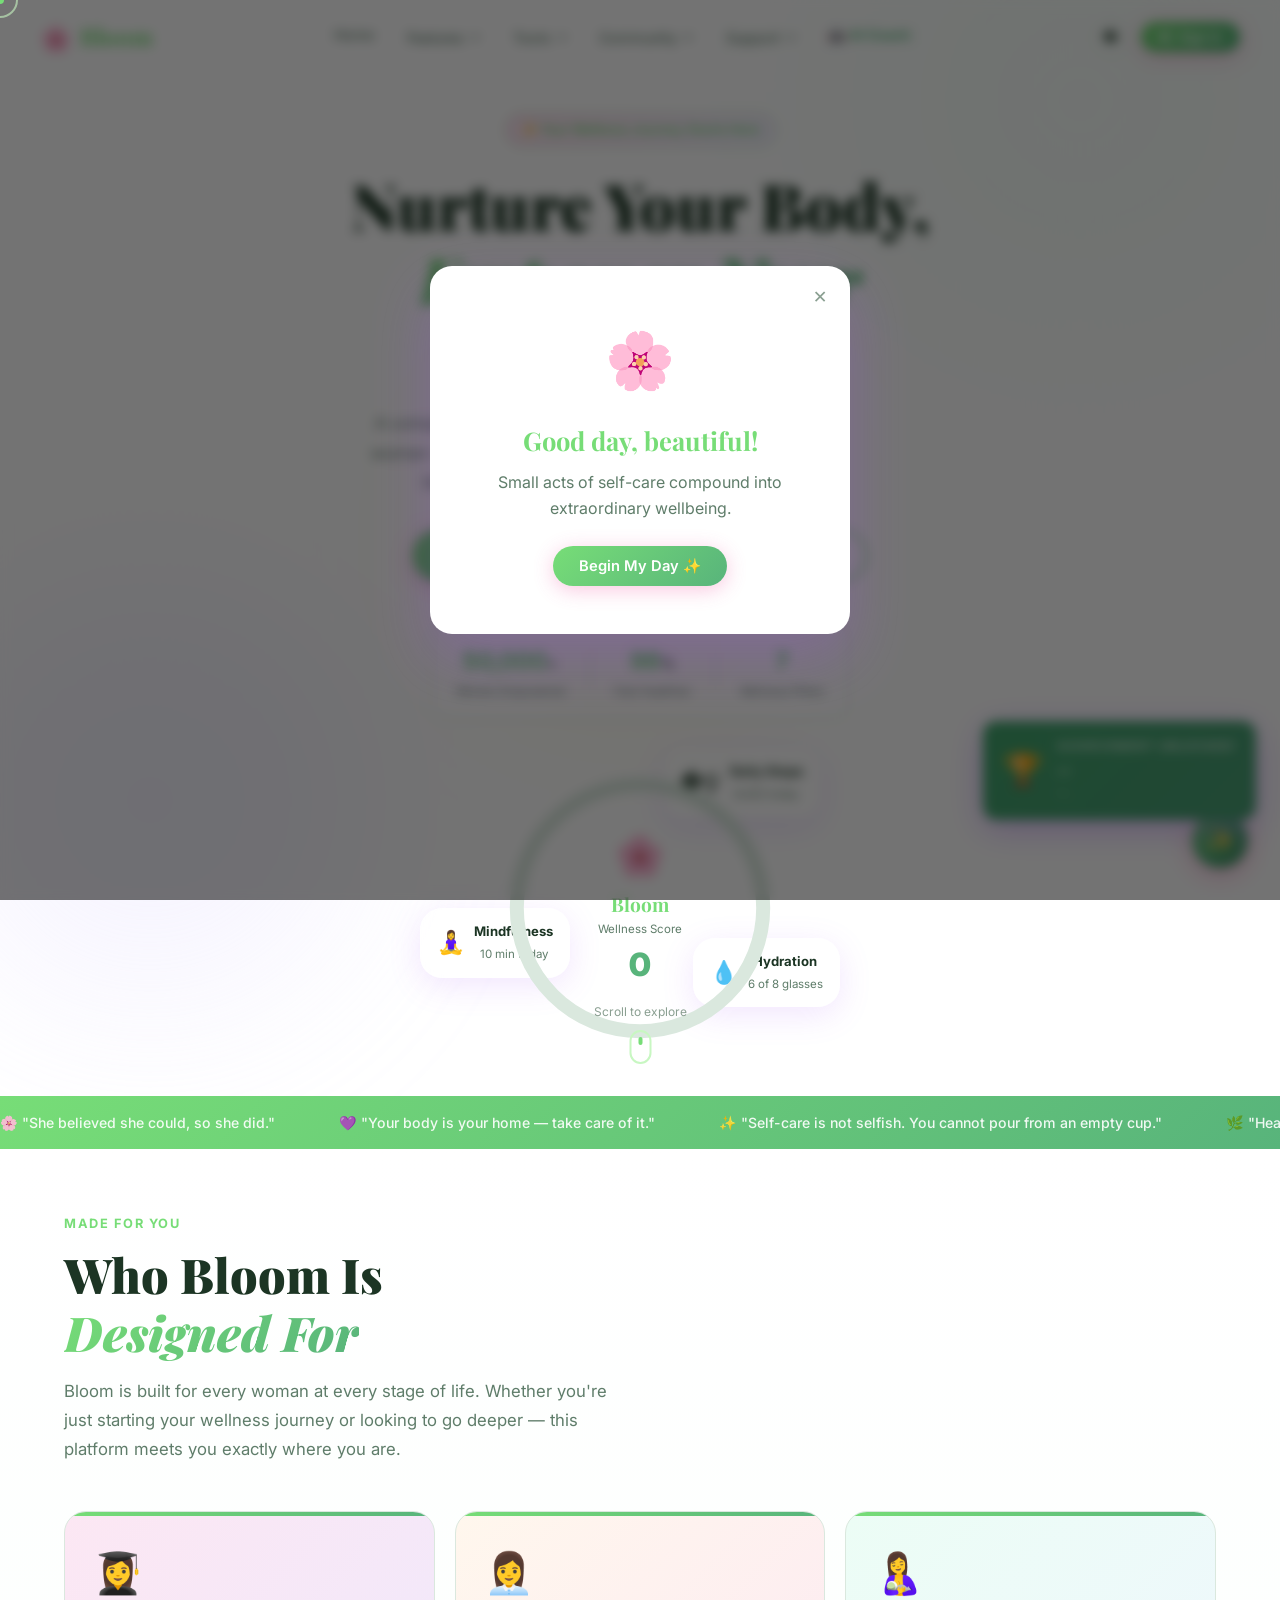
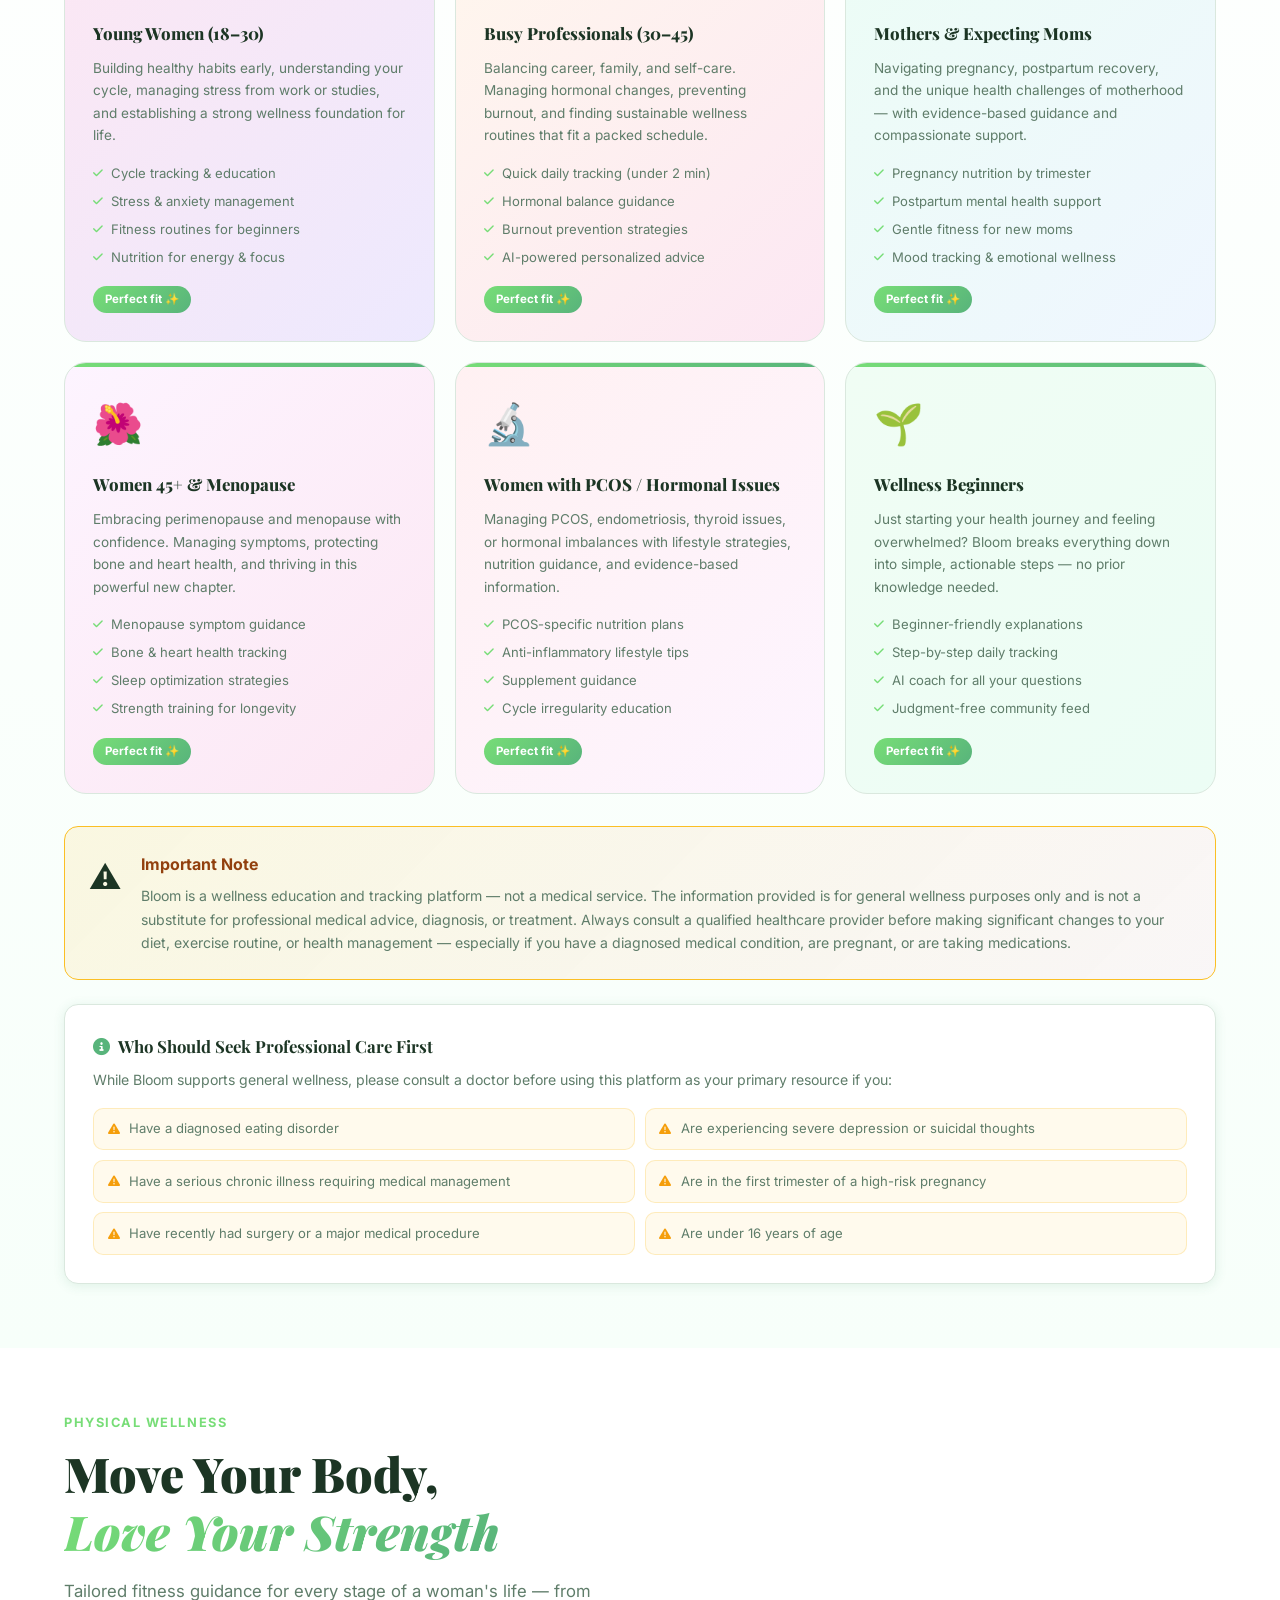
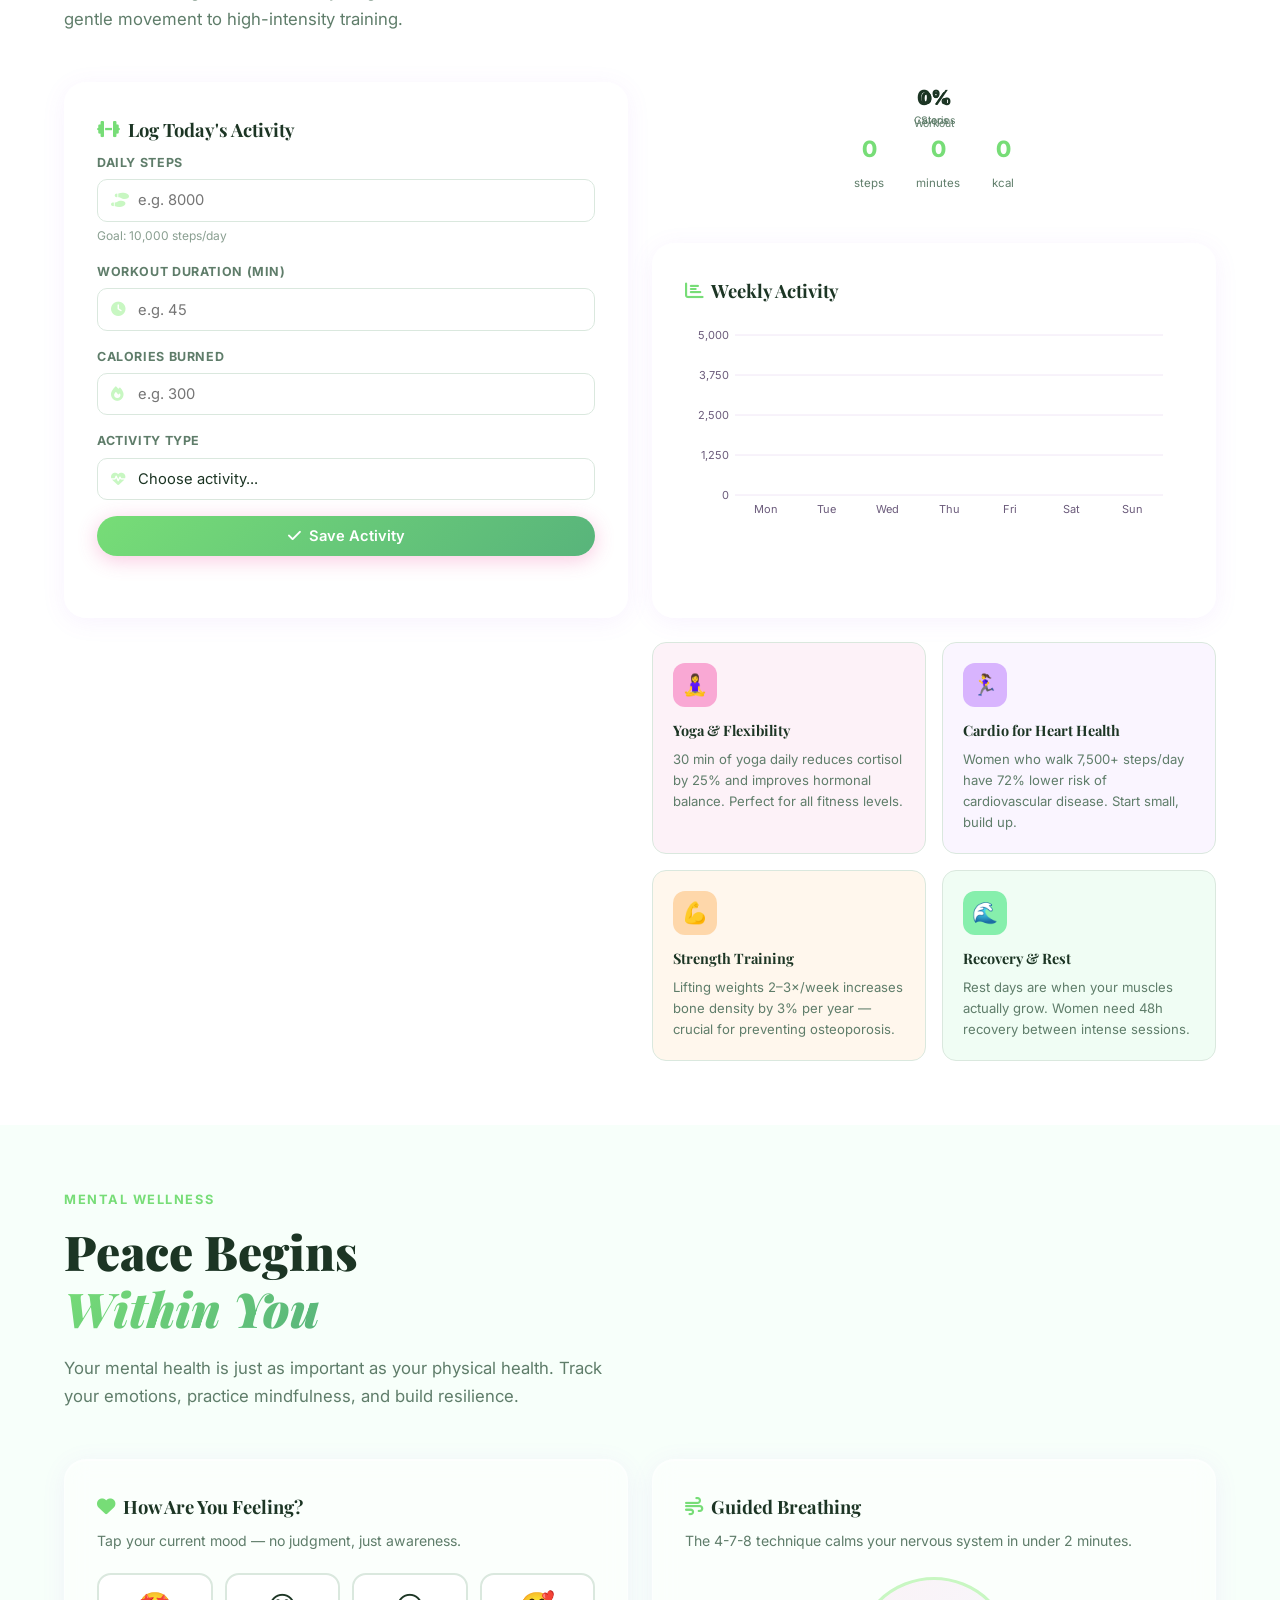
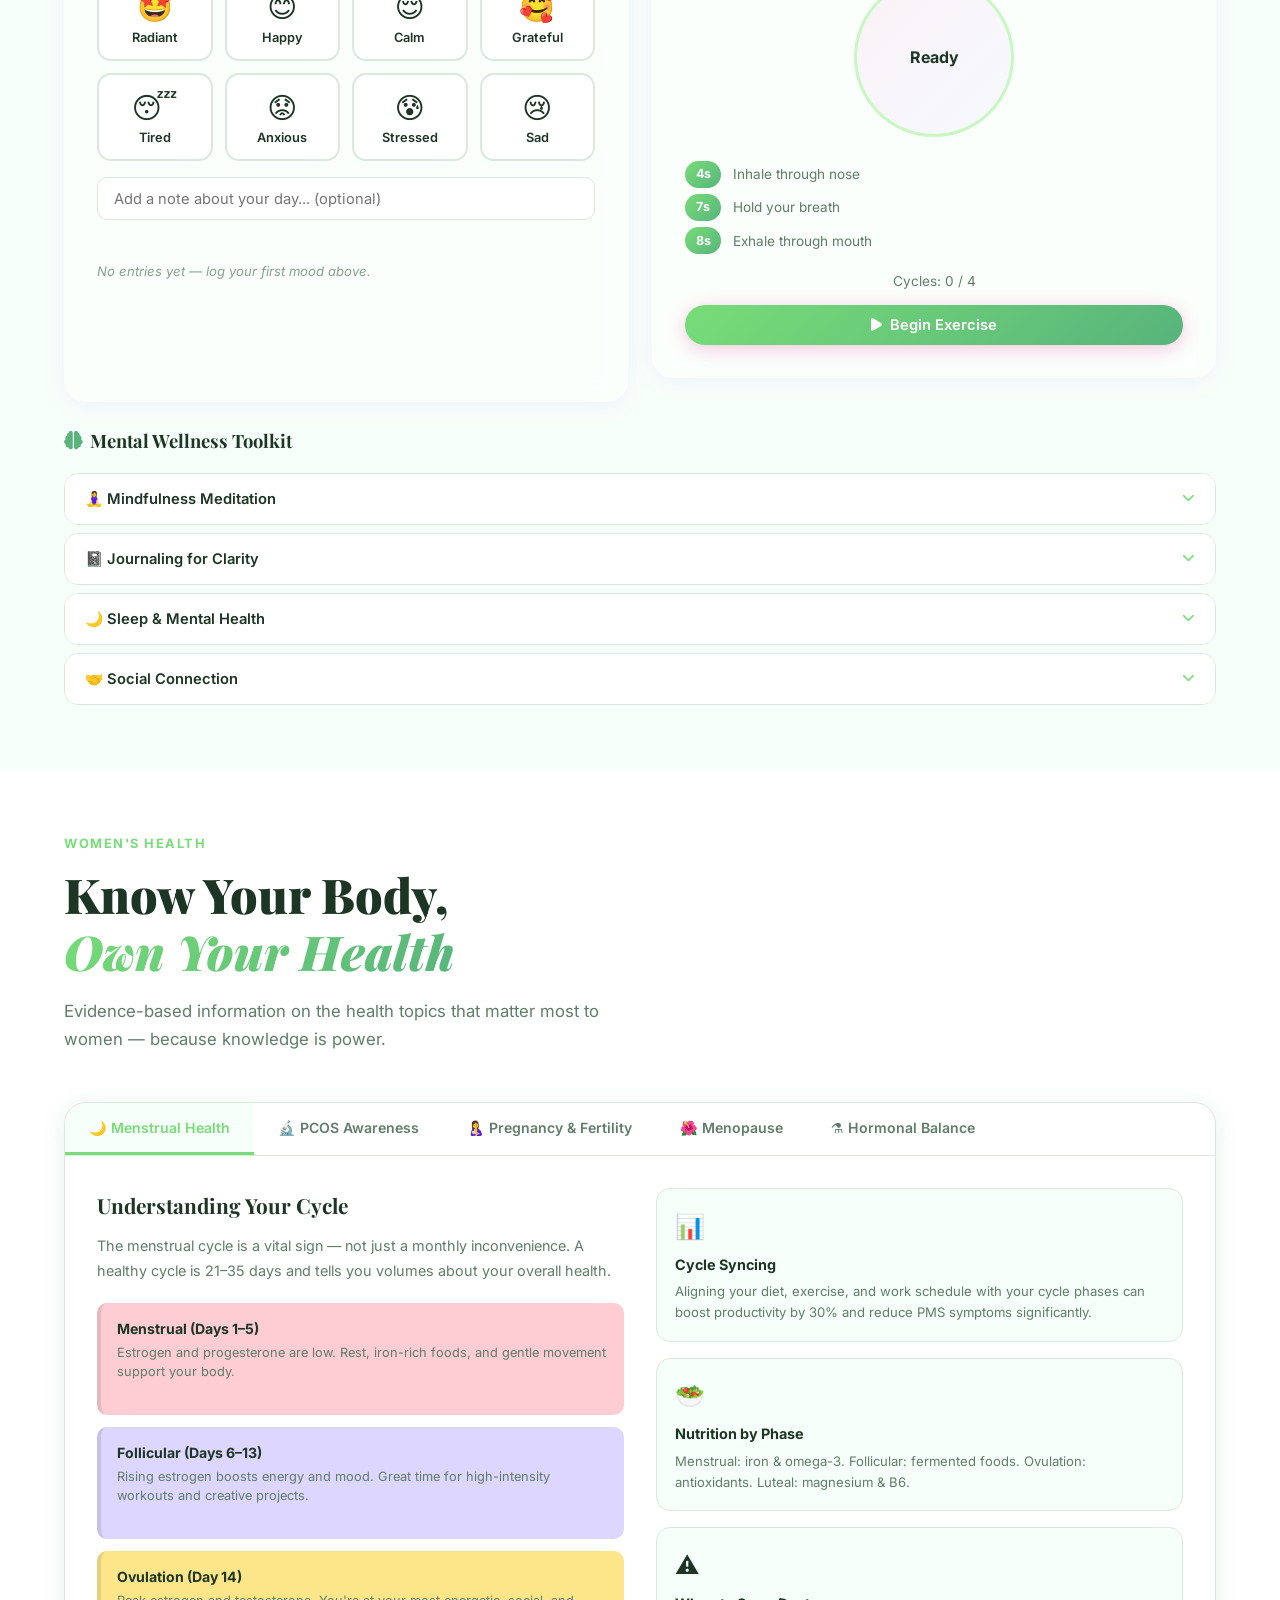
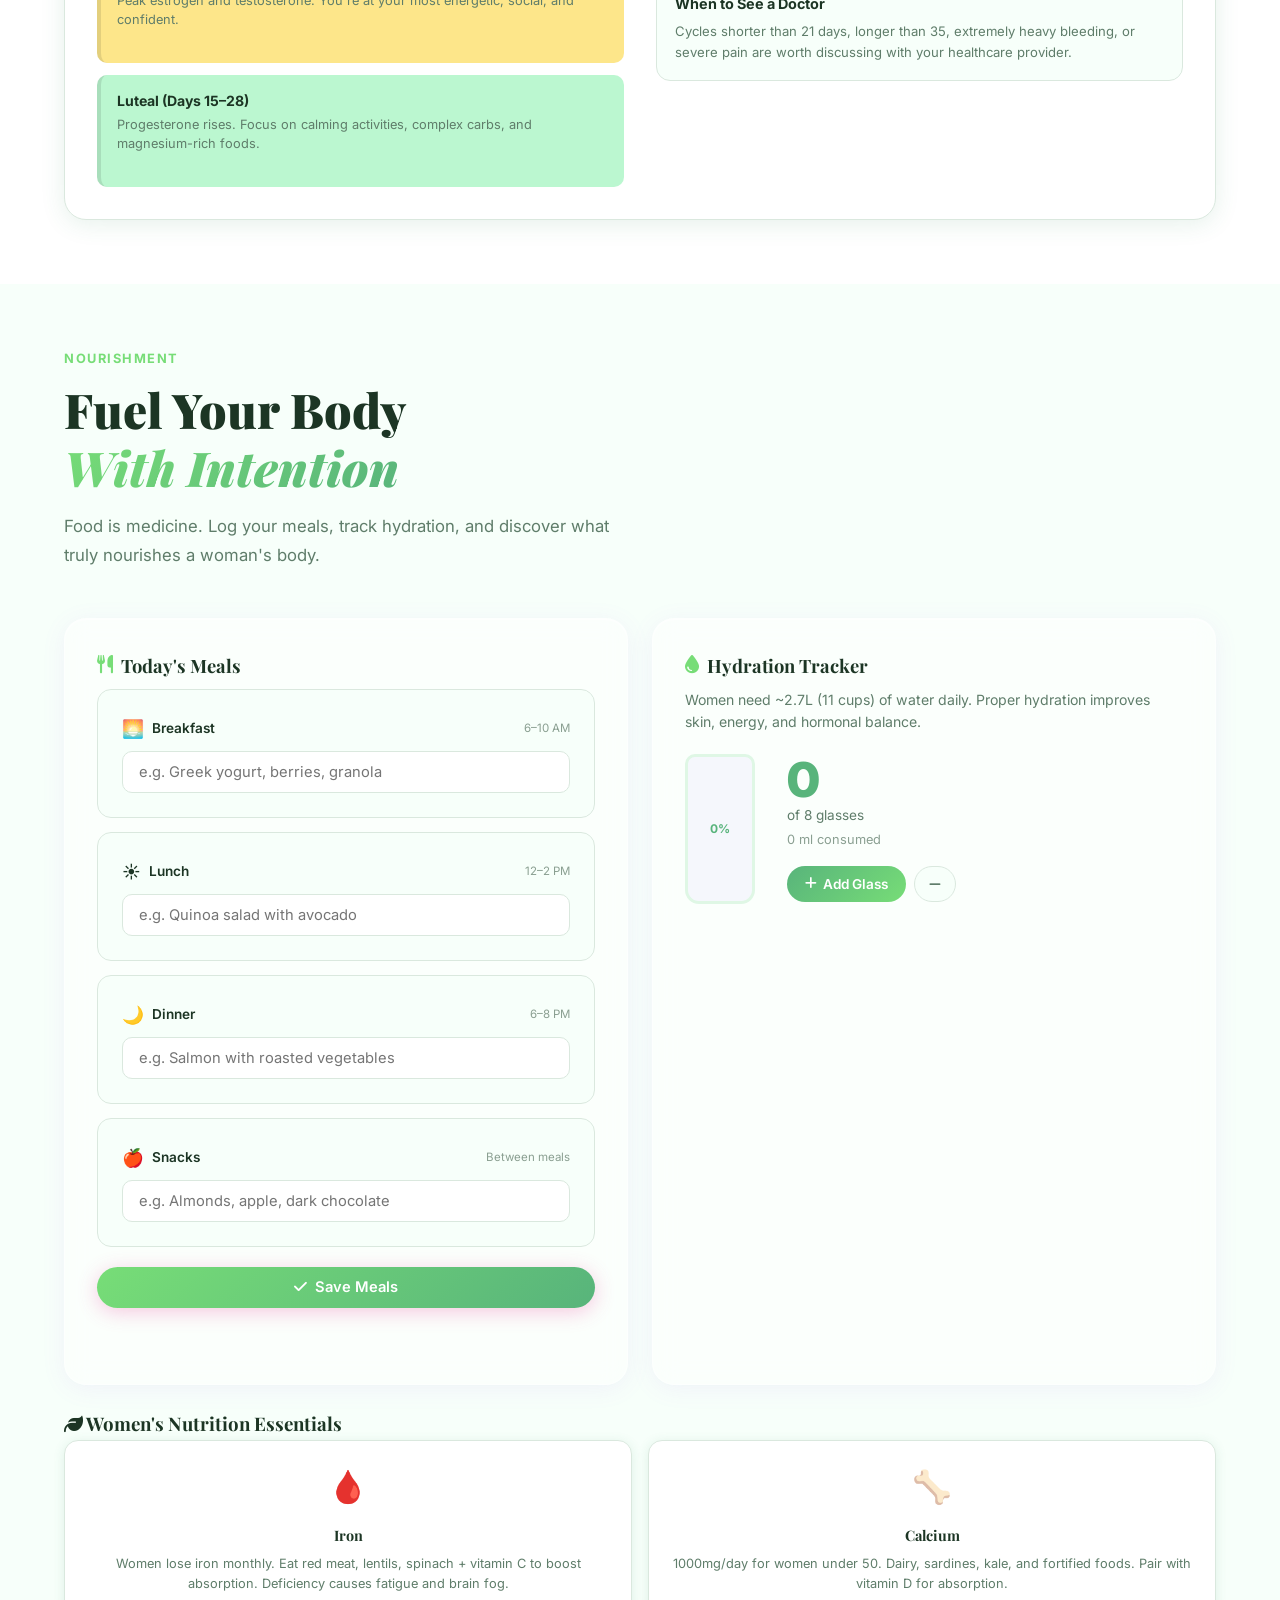
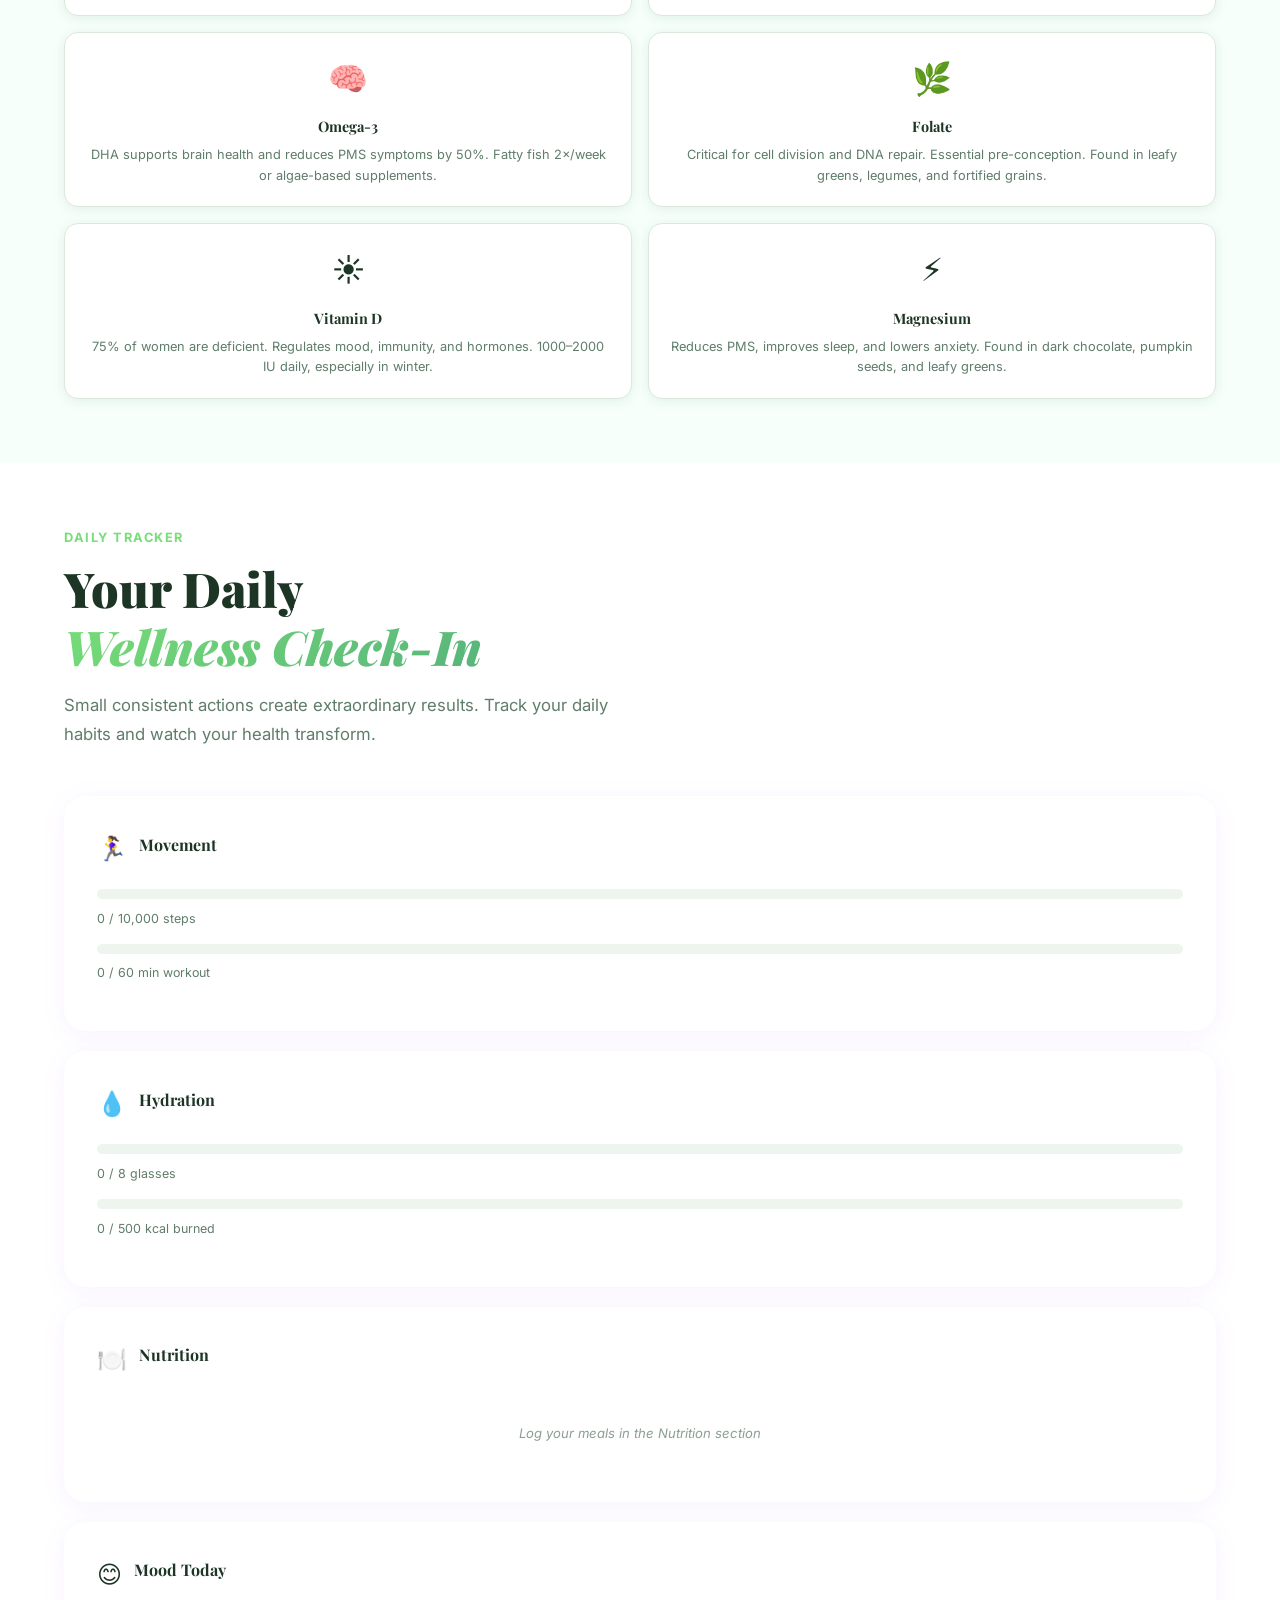
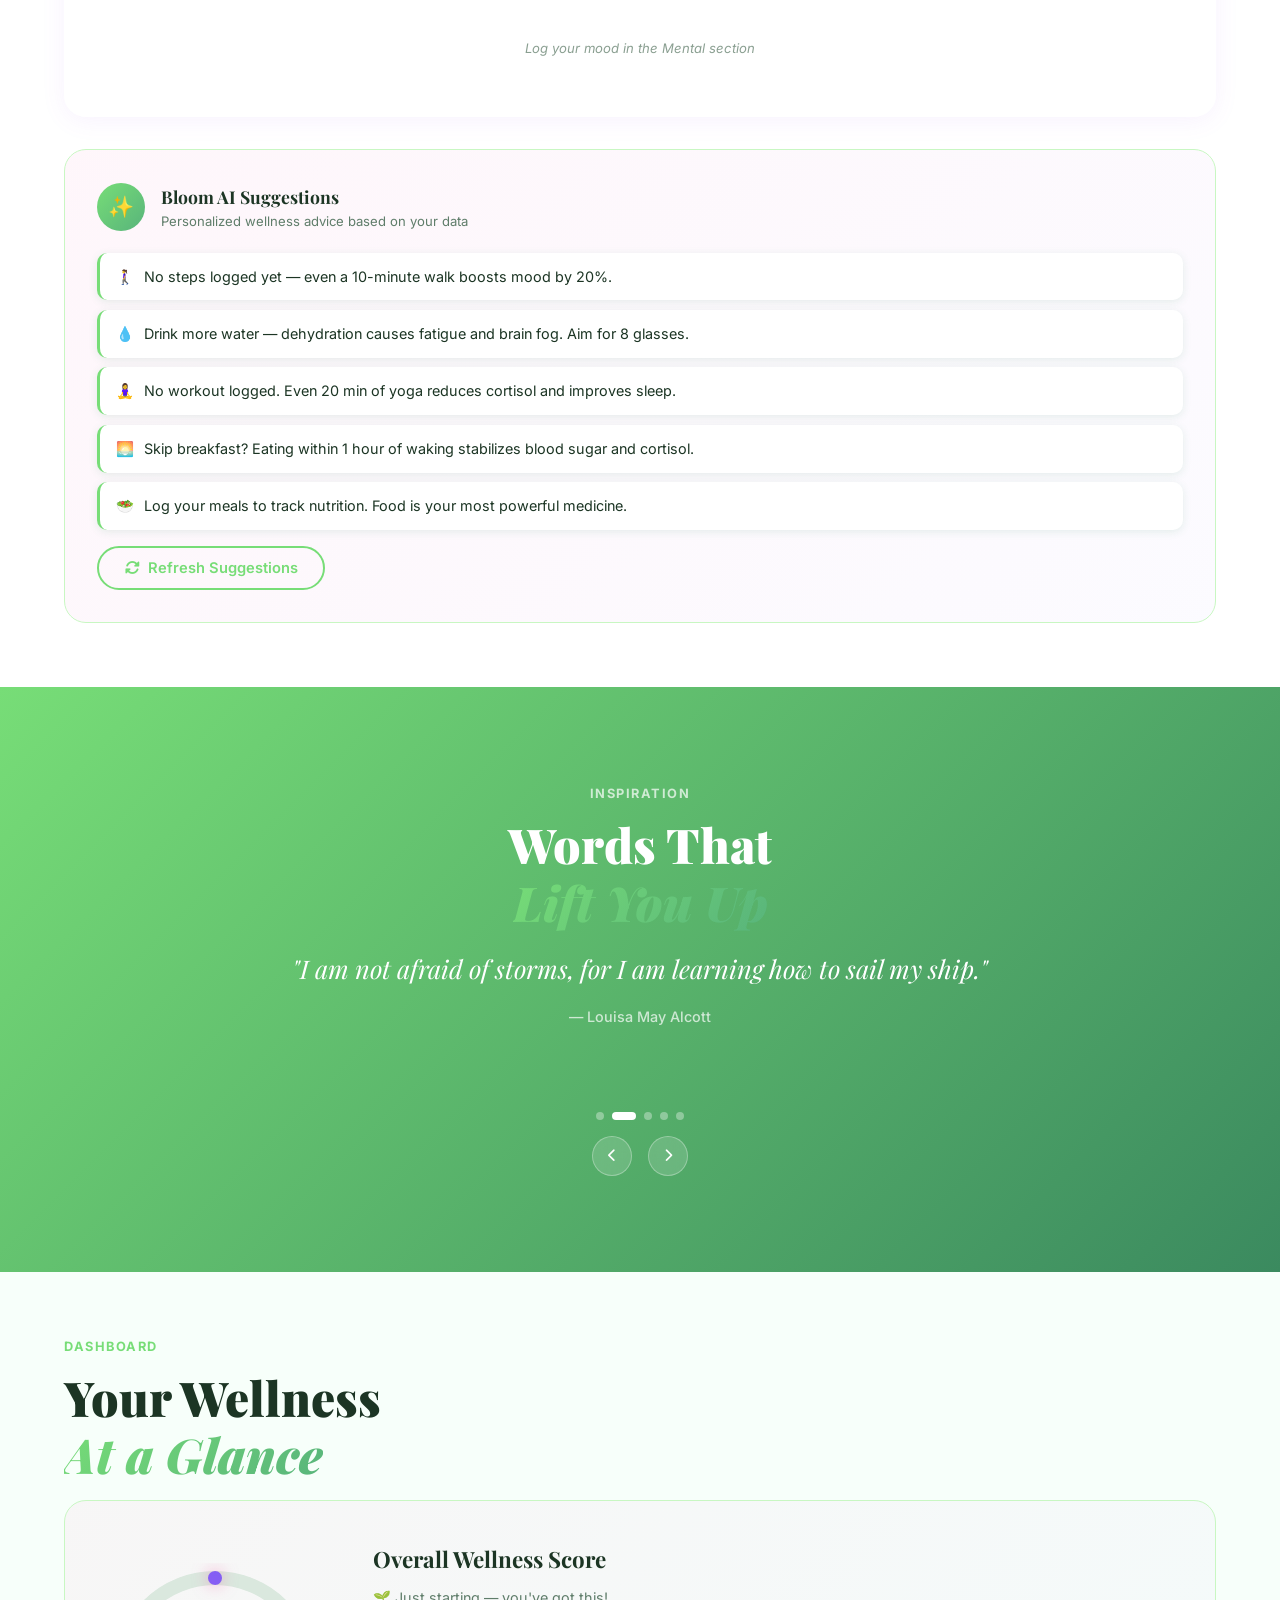
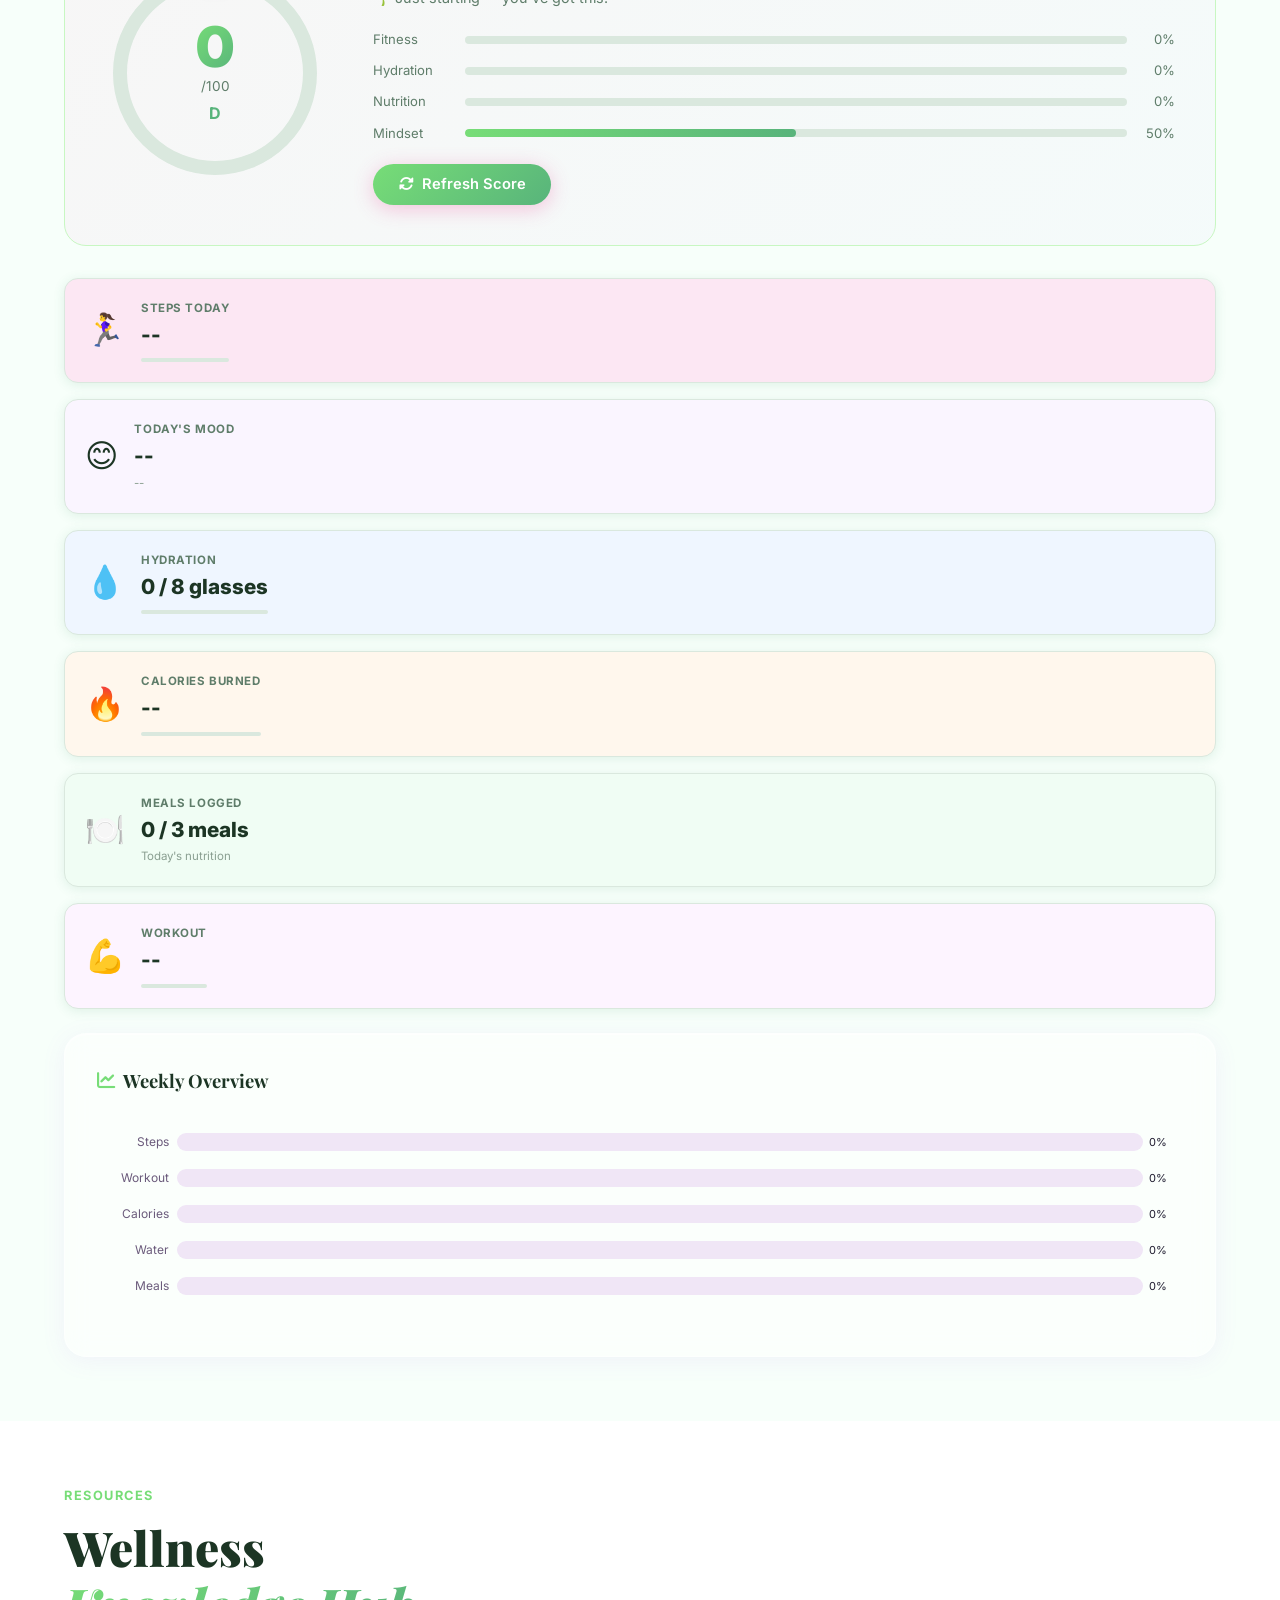
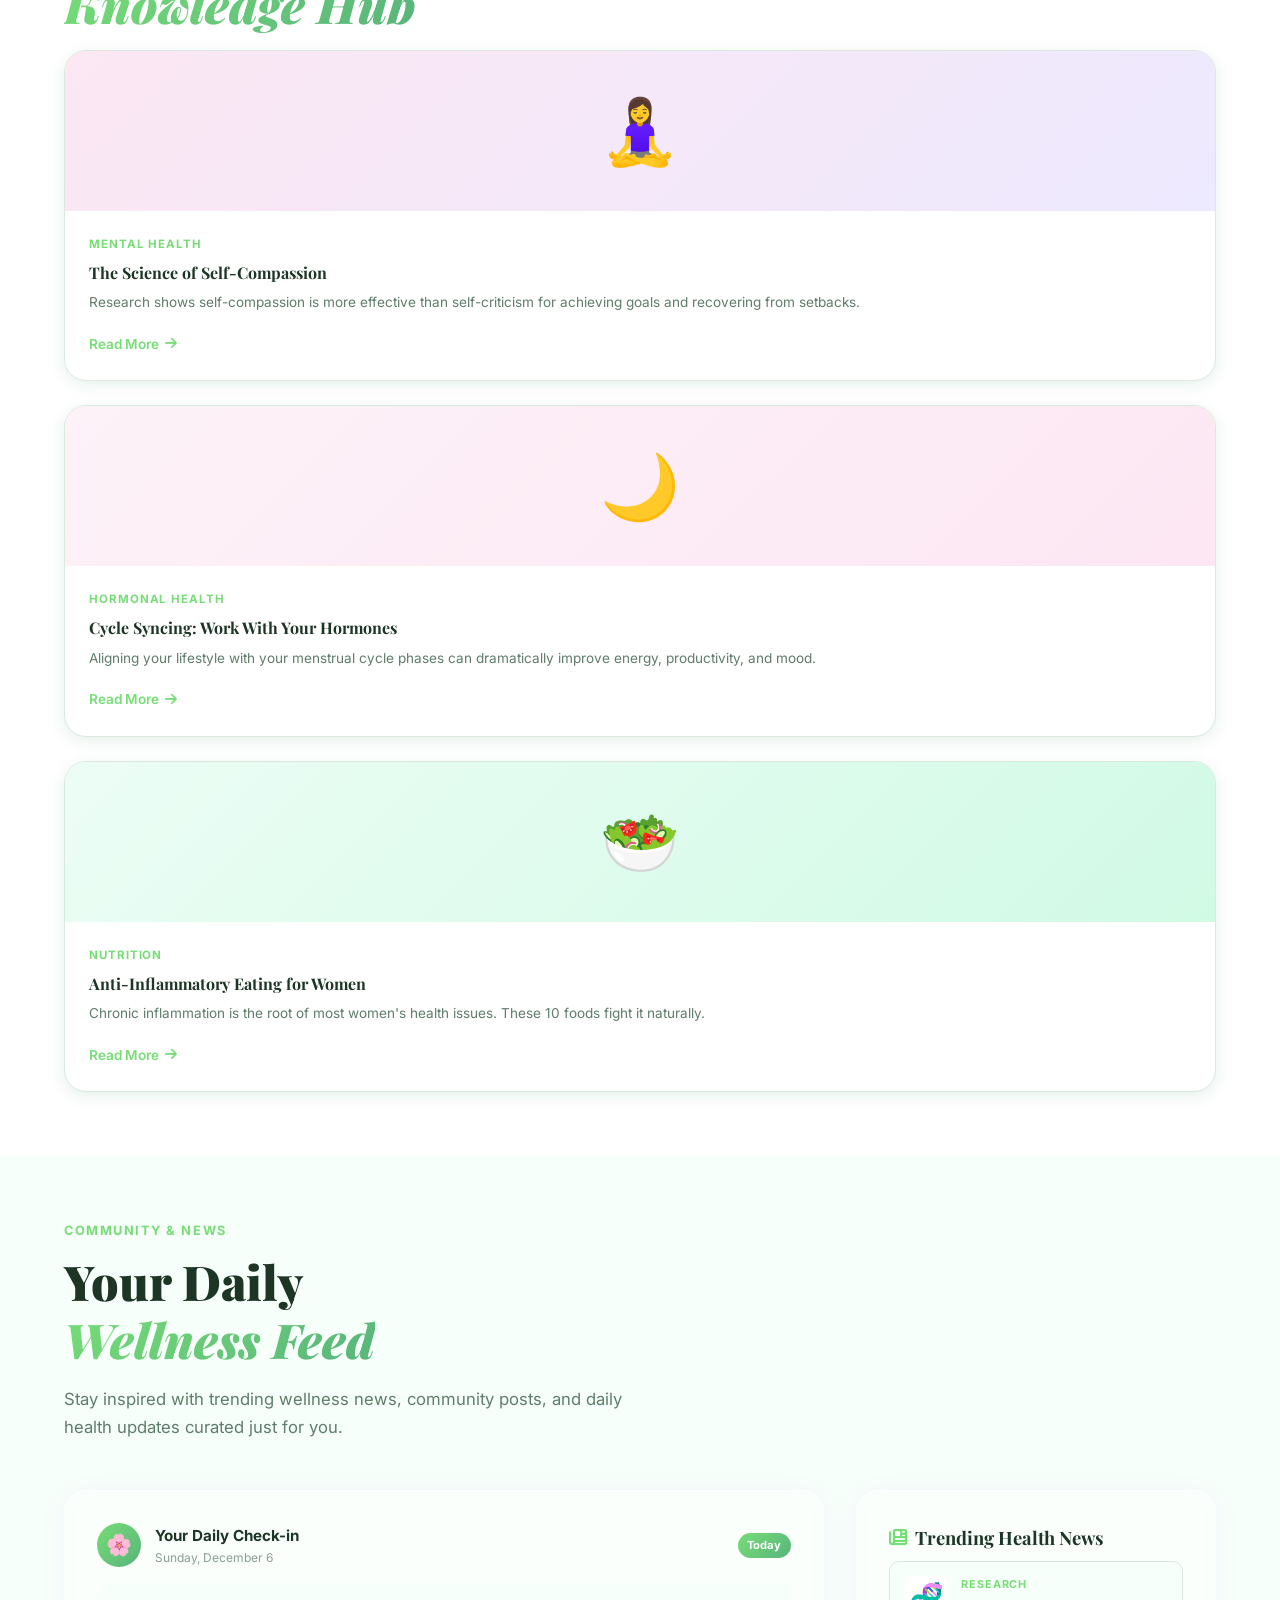
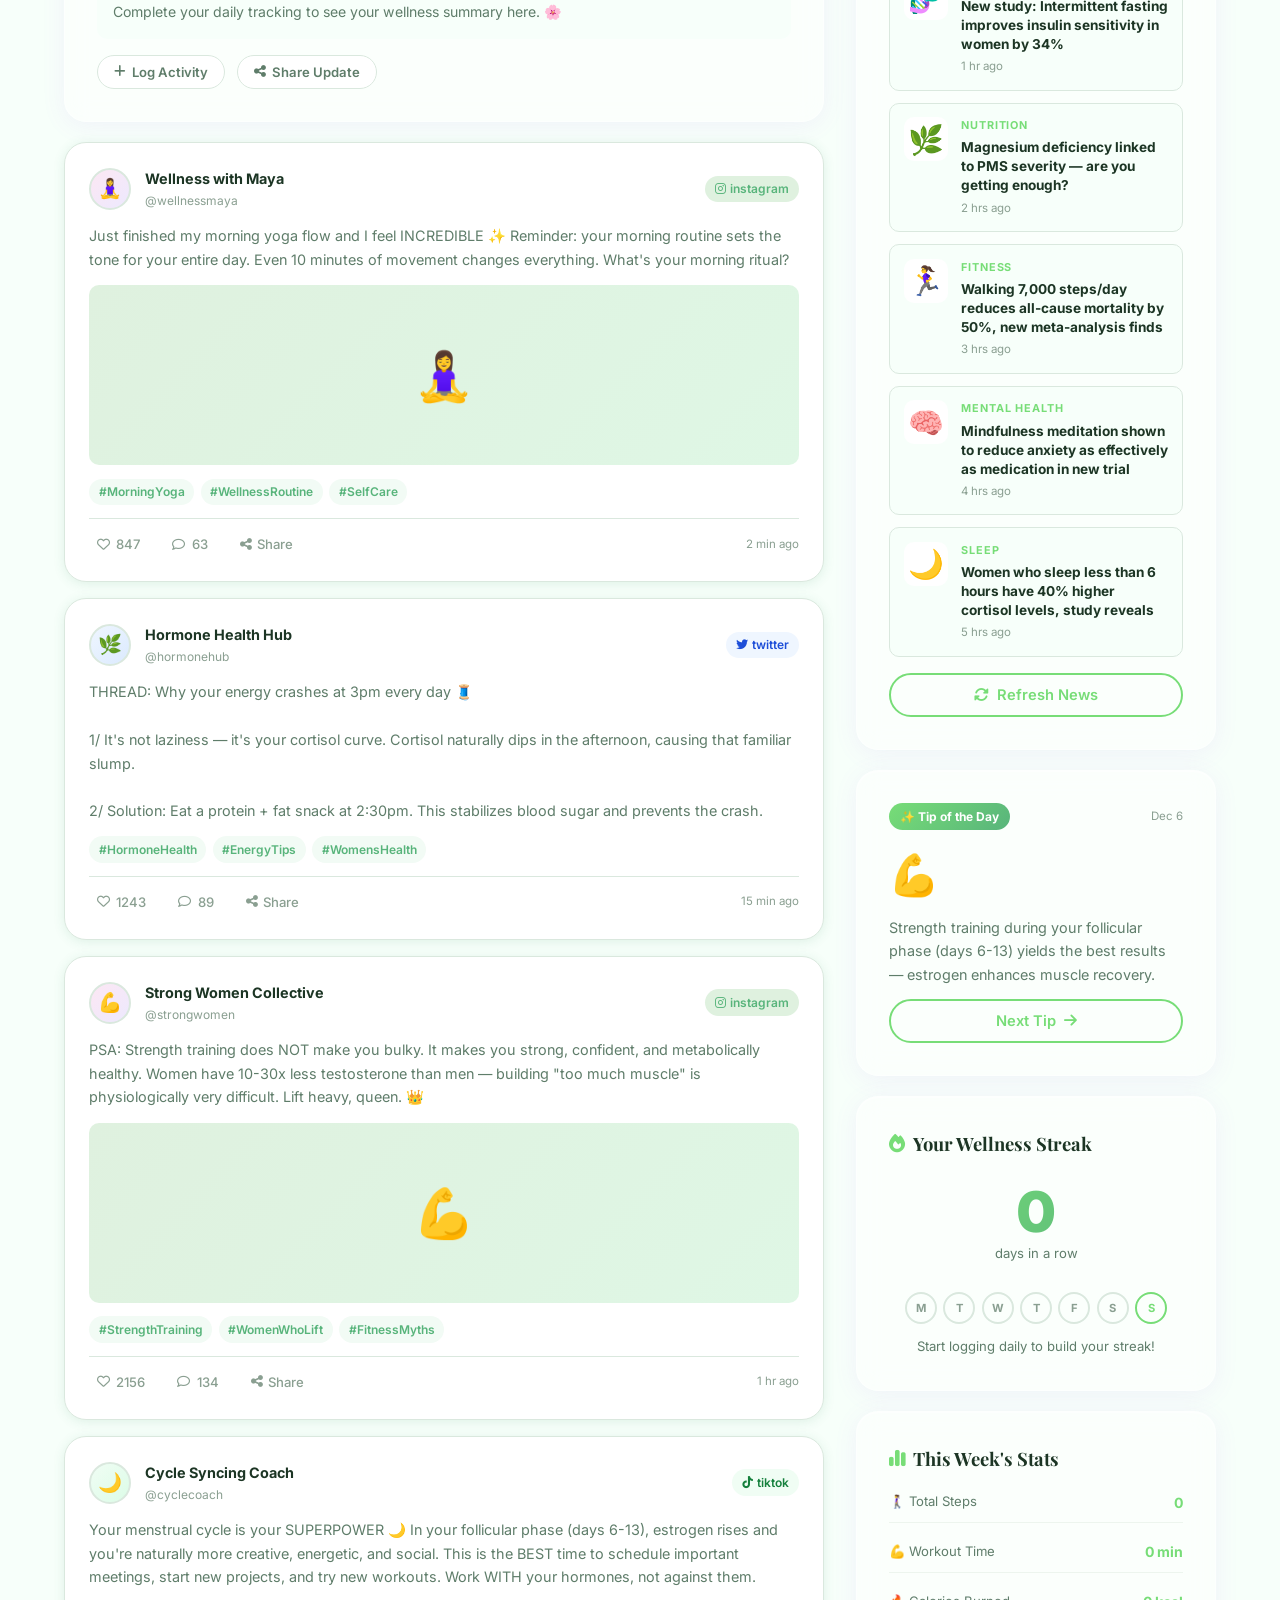
==== commit ed988dbd: "udated code" ====
--- a/index.html
+++ b/index.html
@@ -37,21 +37,94 @@
     <span class="brand-name">Bloom</span>
   </a>
   <ul class="nav-links" id="nav-links">
-    <li><a class="nav-link" href="#hero"      onclick="smoothNav('hero')">Home</a></li>
-    <li><a class="nav-link" href="#fitness"   onclick="smoothNav('fitness')">Fitness</a></li>
-    <li><a class="nav-link" href="#mental"    onclick="smoothNav('mental')">Mental</a></li>
-    <li><a class="nav-link" href="#hormonal"  onclick="smoothNav('hormonal')">Women's Health</a></li>
-    <li><a class="nav-link" href="#nutrition" onclick="smoothNav('nutrition')">Nutrition</a></li>
-    <li><a class="nav-link" href="#tracker"   onclick="smoothNav('tracker')">Tracker</a></li>
-    <li><a class="nav-link" href="#dashboard" onclick="smoothNav('dashboard')">Dashboard</a></li>
-    <li><a class="nav-link" href="#feed"      onclick="smoothNav('feed')">Feed</a></li>
+    <!-- HOME -->
+    <li><a class="nav-link" href="#hero" onclick="smoothNav('hero')">Home</a></li>
+    
+    <!-- FEATURES DROPDOWN -->
+    <li class="nav-dropdown">
+      <button class="nav-link nav-toggle" onclick="toggleDropdown(this)">
+        Features <i class="fa-solid fa-chevron-down"></i>
+      </button>
+      <div class="dropdown-menu">
+        <a class="dropdown-item" href="#fitness" onclick="smoothNav('fitness')">🏃 Fitness</a>
+        <a class="dropdown-item" href="#mental" onclick="smoothNav('mental')">🧘 Mental Wellness</a>
+        <a class="dropdown-item" href="#hormonal" onclick="smoothNav('hormonal')">💓 Women's Health</a>
+        <a class="dropdown-item" href="nutrition.html">🥗 Nutrition</a>
+      </div>
+    </li>
+    
+    <!-- TOOLS DROPDOWN -->
+    <li class="nav-dropdown">
+      <button class="nav-link nav-toggle" onclick="toggleDropdown(this)">
+        Tools <i class="fa-solid fa-chevron-down"></i>
+      </button>
+      <div class="dropdown-menu">
+        <a class="dropdown-item" href="#tracker" onclick="smoothNav('tracker')">📊 Tracker</a>
+        <a class="dropdown-item" href="#dashboard" onclick="smoothNav('dashboard')">📈 Dashboard</a>
+        <a class="dropdown-item" href="#calendar" onclick="smoothNav('calendar')">📅 Calendar</a>
+        <a class="dropdown-item" href="#feed" onclick="smoothNav('feed')">📰 Feed</a>
+        <a class="dropdown-item" href="reminders.html">🔔 Reminders</a>
+      </div>
+    </li>
+    
+    <!-- COMMUNITY DROPDOWN -->
+    <li class="nav-dropdown">
+      <button class="nav-link nav-toggle" onclick="toggleDropdown(this)">
+        Community <i class="fa-solid fa-chevron-down"></i>
+      </button>
+      <div class="dropdown-menu">
+        <a class="dropdown-item" href="#challenges" onclick="smoothNav('challenges')">🎯 Challenges</a>
+        <a class="dropdown-item" href="#achievements" onclick="smoothNav('achievements')">🏅 Badges</a>
+      </div>
+    </li>
+    
+    <!-- SUPPORT DROPDOWN -->
+    <li class="nav-dropdown">
+      <button class="nav-link nav-toggle" onclick="toggleDropdown(this)">
+        Support <i class="fa-solid fa-chevron-down"></i>
+      </button>
+      <div class="dropdown-menu">
+        <a class="dropdown-item" href="#helpdesk" onclick="smoothNav('helpdesk')">❓ Help Center</a>
+        <a class="dropdown-item" href="#feedback" onclick="smoothNav('feedback')">💬 Feedback</a>
+      </div>
+    </li>
+    
+    <!-- AI COACH (SPECIAL) -->
     <li><a class="nav-link nav-ai-link" href="#aichat" onclick="smoothNav('aichat')">🤖 AI Coach</a></li>
-    <li><a class="nav-link" href="#helpdesk" onclick="smoothNav('helpdesk')">Help</a></li>
-    <li><a class="nav-link" href="#feedback" onclick="smoothNav('feedback')">Feedback</a></li>
   </ul>
   <div class="nav-actions">
     <button class="dark-toggle" id="dark-btn" onclick="toggleDark()" aria-label="Toggle dark mode">�</button>
-    <button class="btn-bloom btn-sm" onclick="smoothNav('tracker')">Start Tracking</button>
+    
+    <!-- Login/Profile Section -->
+    <div id="nav-auth-guest" class="nav-auth-section">
+      <button class="btn-bloom btn-sm" onclick="window.location.href='login.html'">
+        <i class="fa-solid fa-sign-in-alt"></i> Sign In
+      </button>
+    </div>
+    
+    <div id="nav-auth-user" class="nav-auth-section hidden">
+      <button class="btn-bloom btn-sm" onclick="smoothNav('tracker')">Start Tracking</button>
+      <div class="profile-dropdown">
+        <button class="profile-menu-btn" onclick="toggleProfileMenu()" aria-label="Profile menu">
+          <span class="profile-avatar-mini" id="profile-avatar-mini">👤</span>
+          <span class="profile-name-mini" id="profile-name-mini">User</span>
+          <i class="fa-solid fa-chevron-down"></i>
+        </button>
+        <div class="profile-dropdown-menu" id="profile-dropdown-menu">
+          <a href="profile.html" class="dropdown-item">
+            <i class="fa-solid fa-user-circle"></i> View Profile
+          </a>
+          <a href="index.html#dashboard" class="dropdown-item" onclick="smoothNav('dashboard')">
+            <i class="fa-solid fa-chart-line"></i> Dashboard
+          </a>
+          <hr class="dropdown-divider"/>
+          <a href="#" class="dropdown-item danger" onclick="doLogout(event)">
+            <i class="fa-solid fa-sign-out-alt"></i> Logout
+          </a>
+        </div>
+      </div>
+    </div>
+    
     <button class="hamburger" onclick="toggleMenu()" aria-label="Menu">
       <span></span><span></span><span></span>
     </button>
@@ -1017,6 +1090,222 @@
           </button>
         </div>
         <p class="chat-note">Press Enter to send · Shift+Enter for new line · <button class="link-btn" onclick="toggleApiSetup()">Configure AI key</button></p>
+      </div>
+    </div>
+  </div>
+</section>
+
+<!-- ===== CALENDAR VIEW ===== -->
+<section id="calendar" class="section-block calendar-section">
+  <div class="container">
+    <div class="section-label reveal">Activity History</div>
+    <h2 class="section-title reveal">Your Wellness<br/><em>Calendar</em></h2>
+    <p class="section-desc reveal">Every logged day is a victory. See your full health history at a glance — color-coded by category.</p>
+
+    <div class="calendar-layout">
+      <div>
+        <!-- Calendar Card -->
+        <div class="cal-wrap reveal">
+          <div class="cal-header">
+            <button class="cal-nav-btn" onclick="calNav(-1)" aria-label="Previous month"><i class="fa-solid fa-chevron-left"></i></button>
+            <span class="cal-month-year" id="cal-month-year">Loading...</span>
+            <button class="cal-today-btn" onclick="calGoToday()">Today</button>
+            <button class="cal-nav-btn" onclick="calNav(1)" aria-label="Next month"><i class="fa-solid fa-chevron-right"></i></button>
+          </div>
+          <div class="cal-days-header">
+            <div class="cal-day-name">Sun</div><div class="cal-day-name">Mon</div>
+            <div class="cal-day-name">Tue</div><div class="cal-day-name">Wed</div>
+            <div class="cal-day-name">Thu</div><div class="cal-day-name">Fri</div>
+            <div class="cal-day-name">Sat</div>
+          </div>
+          <div class="cal-grid" id="cal-grid"></div>
+          <div class="cal-legend">
+            <div class="cal-legend-item"><div class="cal-legend-dot cal-dot fitness"></div> Fitness</div>
+            <div class="cal-legend-item"><div class="cal-legend-dot cal-dot mood"></div> Mood</div>
+            <div class="cal-legend-item"><div class="cal-legend-dot cal-dot nutrition"></div> Nutrition</div>
+            <div class="cal-legend-item"><div class="cal-legend-dot cal-dot water"></div> Hydration</div>
+          </div>
+        </div>
+
+        <!-- Activity Heatmap -->
+        <div class="bloom-card reveal" style="margin-top:1.5rem">
+          <h3><i class="fa-solid fa-fire"></i> 12-Week Activity Heatmap</h3>
+          <p class="card-sub">Darker = more active. Build your streak and watch the color deepen.</p>
+          <div class="heatmap-wrap">
+            <div class="heatmap-months" id="heatmap-months"></div>
+            <div class="heatmap-grid" id="heatmap-grid"></div>
+          </div>
+          <div class="cal-legend" style="margin-top:0.75rem;padding:0">
+            <span style="font-size:0.72rem;color:var(--text-s)">Less</span>
+            <div style="width:12px;height:12px;border-radius:3px;background:var(--border)"></div>
+            <div style="width:12px;height:12px;border-radius:3px;background:rgba(249,168,212,0.4)"></div>
+            <div style="width:12px;height:12px;border-radius:3px;background:rgba(236,72,153,0.5)"></div>
+            <div style="width:12px;height:12px;border-radius:3px;background:rgba(168,85,247,0.6)"></div>
+            <div style="width:12px;height:12px;border-radius:3px;background:linear-gradient(135deg,var(--pink),var(--purple))"></div>
+            <span style="font-size:0.72rem;color:var(--text-s)">More</span>
+          </div>
+        </div>
+      </div>
+
+      <!-- Sidebar -->
+      <div class="calendar-sidebar">
+        <!-- Day Detail -->
+        <div class="cal-detail reveal" id="cal-detail">
+          <div class="cal-detail-date" id="cal-detail-date">Select a day to view details</div>
+          <div id="cal-detail-content"><p class="cal-detail-empty">Click any day on the calendar to see your logged data for that day.</p></div>
+        </div>
+
+        <!-- Month Stats -->
+        <div class="bloom-card reveal">
+          <h3><i class="fa-solid fa-chart-simple"></i> This Month</h3>
+          <div class="month-stats" id="month-stats">
+            <div class="ms-stat"><div class="ms-stat-num" id="ms-active-days">0</div><div class="ms-stat-label">Active Days</div></div>
+            <div class="ms-stat"><div class="ms-stat-num" id="ms-avg-score">--</div><div class="ms-stat-label">Avg Score</div></div>
+            <div class="ms-stat"><div class="ms-stat-num" id="ms-total-steps">0</div><div class="ms-stat-label">Total Steps</div></div>
+            <div class="ms-stat"><div class="ms-stat-num" id="ms-mood-logs">0</div><div class="ms-stat-label">Mood Logs</div></div>
+          </div>
+        </div>
+
+        <!-- Best Day -->
+        <div class="bloom-card reveal">
+          <h3><i class="fa-solid fa-star"></i> Best Day This Month</h3>
+          <div id="best-day-card" style="font-size:0.88rem;color:var(--text-m)">Log more data to find your best day!</div>
+        </div>
+      </div>
+    </div>
+  </div>
+</section>
+
+<!-- ===== NOTIFICATIONS ===== -->
+<section id="notifications" class="section-block notif-section">
+  <div class="container">
+    <div class="section-label reveal">Reminders</div>
+    <h2 class="section-title reveal">Stay on Track<br/><em>With Smart Reminders</em></h2>
+    <p class="section-desc reveal">Let Bloom nudge you at the right moments — so healthy habits become effortless.</p>
+
+    <!-- Permission Banner -->
+    <div class="notif-permission-bar reveal" id="notif-permission-bar">
+      <div class="npb-left">
+        <div class="npb-icon">🔔</div>
+        <div class="npb-info">
+          <strong>Browser Notifications</strong>
+          <p>Enable notifications to receive wellness reminders directly in your browser.</p>
+        </div>
+      </div>
+      <div style="display:flex;align-items:center;gap:1rem;flex-wrap:wrap">
+        <div class="npb-status">
+          <div class="npb-dot" id="notif-status-dot"></div>
+          <span id="notif-status-text">Checking...</span>
+        </div>
+        <button class="btn-bloom btn-sm" id="notif-enable-btn" onclick="requestNotifPermission()">
+          <i class="fa-solid fa-bell"></i> Enable Notifications
+        </button>
+      </div>
+    </div>
+
+    <div class="notif-layout">
+      <!-- Reminder Settings -->
+      <div>
+        <div class="bloom-card reveal">
+          <h3><i class="fa-solid fa-clock"></i> Daily Reminders</h3>
+          <p class="card-sub">Toggle each reminder and set your preferred time.</p>
+          <div class="reminder-cards" id="reminder-cards"></div>
+          <div style="margin-top:1.25rem;display:flex;gap:0.75rem;flex-wrap:wrap">
+            <button class="btn-test-notif" onclick="sendTestNotification()">
+              <i class="fa-solid fa-paper-plane"></i> Send Test Notification
+            </button>
+            <button class="btn-outline-bloom" onclick="saveReminderSettings()">
+              <i class="fa-solid fa-check"></i> Save Settings
+            </button>
+          </div>
+          <p id="notif-save-msg" class="form-msg"></p>
+        </div>
+
+        <!-- Notification Tips -->
+        <div class="bloom-card reveal" style="margin-top:1.5rem">
+          <h3><i class="fa-solid fa-lightbulb"></i> Why Reminders Work</h3>
+          <div style="display:flex;flex-direction:column;gap:0.75rem;margin-top:0.5rem">
+            <div class="ai-item"><span>⏰</span> Consistent timing trains your brain to expect healthy habits at set times.</div>
+            <div class="ai-item"><span>📊</span> Users who set reminders log data 3× more consistently than those who don't.</div>
+            <div class="ai-item"><span>💧</span> A water reminder every 2 hours increases daily intake by 40% on average.</div>
+            <div class="ai-item"><span>😊</span> Evening mood check-ins improve emotional self-awareness within 2 weeks.</div>
+          </div>
+        </div>
+      </div>
+
+      <!-- Notification History -->
+      <div>
+        <div class="bloom-card reveal">
+          <div style="display:flex;align-items:center;justify-content:space-between;margin-bottom:1rem">
+            <h3 style="margin-bottom:0"><i class="fa-solid fa-history"></i> Recent Notifications</h3>
+            <button class="btn-ghost-sm" onclick="clearNotifHistory()">Clear All</button>
+          </div>
+          <div class="notif-history" id="notif-history">
+            <p class="empty-hint">No notifications yet. Enable reminders above!</p>
+          </div>
+        </div>
+      </div>
+    </div>
+  </div>
+</section>
+
+<!-- ===== ACHIEVEMENTS ===== -->
+<section id="achievements" class="section-block achievements-section">
+  <div class="container">
+    <div class="section-label reveal">Gamification</div>
+    <h2 class="section-title reveal">Your Achievements<br/><em>&amp; Badges</em></h2>
+    <p class="section-desc reveal">Every healthy habit earns you points and unlocks badges. Celebrate your progress — you've earned it!</p>
+
+    <!-- Score Banner -->
+    <div class="ach-score-banner reveal">
+      <div class="asb-left">
+        <div class="asb-trophy">🏆</div>
+        <div class="asb-info">
+          <h3>Wellness Champion</h3>
+          <p>Keep logging daily to level up and unlock legendary badges</p>
+        </div>
+      </div>
+      <div class="asb-stats">
+        <div class="asb-stat"><span class="asb-stat-num" id="total-points">0</span><span class="asb-stat-label">Total Points</span></div>
+        <div class="asb-stat"><span class="asb-stat-num" id="badges-earned">0</span><span class="asb-stat-label">Badges Earned</span></div>
+        <div class="asb-stat"><span class="asb-stat-num" id="current-level">1</span><span class="asb-stat-label">Level</span></div>
+        <div class="asb-stat"><span class="asb-stat-num" id="current-streak-ach">0</span><span class="asb-stat-label">Day Streak</span></div>
+      </div>
+    </div>
+
+    <!-- Level Progress -->
+    <div class="level-progress-card reveal" style="margin-bottom:2rem">
+      <div class="lpc-header">
+        <span class="lpc-level" id="lpc-level-label">Level 1 — Seedling 🌱</span>
+        <span class="lpc-next" id="lpc-next-label">Next: Level 2</span>
+      </div>
+      <div class="lpc-bar-wrap">
+        <div class="lpc-bar"><div class="lpc-fill" id="lpc-fill" style="width:0%"></div></div>
+      </div>
+      <div class="lpc-pts-label">
+        <span id="lpc-current-pts">0 pts</span>
+        <span id="lpc-next-pts">500 pts to next level</span>
+      </div>
+    </div>
+
+    <!-- Filter Tabs -->
+    <div class="ach-filter-tabs reveal">
+      <button class="ach-filter-btn active" onclick="filterBadges('all',this)">🌸 All</button>
+      <button class="ach-filter-btn" onclick="filterBadges('fitness',this)">🏃‍♀️ Fitness</button>
+      <button class="ach-filter-btn" onclick="filterBadges('mental',this)">🧠 Mental</button>
+      <button class="ach-filter-btn" onclick="filterBadges('nutrition',this)">🥗 Nutrition</button>
+      <button class="ach-filter-btn" onclick="filterBadges('streak',this)">🔥 Streaks</button>
+      <button class="ach-filter-btn" onclick="filterBadges('earned',this)">✅ Earned</button>
+    </div>
+
+    <!-- Badges Grid -->
+    <div class="badges-grid reveal" id="badges-grid"></div>
+
+    <!-- Points History -->
+    <div class="bloom-card reveal" style="margin-top:1.5rem">
+      <h3><i class="fa-solid fa-coins"></i> Points History</h3>
+      <div class="points-history" id="points-history">
+        <p class="empty-hint">Start logging to earn points!</p>
       </div>
     </div>
   </div>
@@ -1355,6 +1644,221 @@
   </div>
 </section>
 
+<!-- ===== WEEKLY CHALLENGE ===== -->
+<section id="challenges" class="section-block section-grad-a">
+  <div class="container">
+    <div class="section-label reveal">Weekly Challenge</div>
+    <h2 class="section-title reveal">This Week's<br/><em>Wellness Challenge</em></h2>
+    <p class="section-desc reveal">Small consistent challenges create extraordinary results. Complete this week's challenge and earn a badge!</p>
+
+    <div class="challenge-layout">
+      <!-- Active Challenge -->
+      <div class="bloom-card challenge-hero-card reveal">
+        <div class="chc-top">
+          <div class="chc-badge-wrap">
+            <div class="chc-badge" id="chc-badge">🏃‍♀️</div>
+            <div class="chc-badge-ring"></div>
+          </div>
+          <div class="chc-info">
+            <div class="chc-week" id="chc-week">Week 1</div>
+            <h3 id="chc-title">Loading challenge...</h3>
+            <p id="chc-desc" class="chc-desc">Loading...</p>
+            <div class="chc-meta">
+              <span class="chc-tag" id="chc-category">Fitness</span>
+              <span class="chc-tag chc-tag-diff" id="chc-diff">Beginner</span>
+              <span class="chc-tag chc-tag-pts" id="chc-pts">+50 pts</span>
+            </div>
+          </div>
+        </div>
+
+        <!-- Daily tasks -->
+        <div class="chc-tasks" id="chc-tasks"></div>
+
+        <!-- Progress -->
+        <div class="chc-progress-wrap">
+          <div class="chc-progress-label">
+            <span>Weekly Progress</span>
+            <span id="chc-progress-pct">0%</span>
+          </div>
+          <div class="chc-progress-bar-bg">
+            <div class="chc-progress-bar" id="chc-progress-bar"></div>
+          </div>
+          <div class="chc-days-row" id="chc-days-row"></div>
+        </div>
+
+        <div class="chc-actions">
+          <button class="btn-bloom" onclick="logChallengeDay()" id="chc-log-btn">
+            <i class="fa-solid fa-check"></i> Mark Today Complete
+          </button>
+          <button class="btn-outline-bloom" onclick="nextChallenge()">
+            <i class="fa-solid fa-forward"></i> Next Challenge
+          </button>
+        </div>
+        <p id="chc-msg" class="form-msg" style="text-align:center"></p>
+      </div>
+
+      <!-- Challenge History + Leaderboard -->
+      <div class="challenge-sidebar">
+        <div class="bloom-card reveal">
+          <h3><i class="fa-solid fa-trophy"></i> Your Challenge Stats</h3>
+          <div class="chs-stats">
+            <div class="chs-stat"><span id="chs-completed">0</span><small>Completed</small></div>
+            <div class="chs-stat"><span id="chs-streak">0</span><small>Week Streak</small></div>
+            <div class="chs-stat"><span id="chs-points">0</span><small>Total Points</small></div>
+          </div>
+        </div>
+
+        <div class="bloom-card reveal">
+          <h3><i class="fa-solid fa-list-check"></i> All Challenges</h3>
+          <div id="challenge-list" class="challenge-list"></div>
+        </div>
+      </div>
+    </div>
+  </div>
+</section>
+
+<!-- ===== CALENDAR VIEW ===== -->
+<section id="calendar" class="section-block">
+  <div class="container">
+    <div class="section-label reveal">Calendar</div>
+    <h2 class="section-title reveal">Your Wellness<br/><em>Calendar</em></h2>
+    <p class="section-desc reveal">See every day you've logged data. Tap any date to view your full health snapshot for that day.</p>
+
+    <div class="calendar-layout reveal">
+      <!-- Calendar Grid -->
+      <div class="bloom-card calendar-card">
+        <div class="cal-header">
+          <button class="cal-nav-btn" onclick="calPrevMonth()" aria-label="Previous month">
+            <i class="fa-solid fa-chevron-left"></i>
+          </button>
+          <div class="cal-month-year" id="cal-month-year">Loading...</div>
+          <button class="cal-nav-btn" onclick="calNextMonth()" aria-label="Next month">
+            <i class="fa-solid fa-chevron-right"></i>
+          </button>
+        </div>
+        <div class="cal-weekdays">
+          <span>Sun</span><span>Mon</span><span>Tue</span><span>Wed</span>
+          <span>Thu</span><span>Fri</span><span>Sat</span>
+        </div>
+        <div class="cal-grid" id="cal-grid"></div>
+        <div class="cal-legend">
+          <div class="cal-leg-item"><div class="cal-dot cal-dot-full"></div> Full log</div>
+          <div class="cal-leg-item"><div class="cal-dot cal-dot-partial"></div> Partial log</div>
+          <div class="cal-leg-item"><div class="cal-dot cal-dot-mood"></div> Mood only</div>
+          <div class="cal-leg-item"><div class="cal-dot cal-dot-today"></div> Today</div>
+        </div>
+      </div>
+
+      <!-- Day Detail Panel -->
+      <div class="bloom-card cal-detail-card" id="cal-detail">
+        <div class="cal-detail-empty" id="cal-detail-empty">
+          <span>📅</span>
+          <p>Tap any date to see your wellness data for that day</p>
+        </div>
+        <div class="cal-detail-content hidden" id="cal-detail-content">
+          <div class="cdd-date" id="cdd-date"></div>
+          <div class="cdd-score-row">
+            <div class="cdd-score" id="cdd-score">--</div>
+            <div class="cdd-score-label">Wellness Score</div>
+          </div>
+          <div class="cdd-items" id="cdd-items"></div>
+        </div>
+      </div>
+    </div>
+  </div>
+</section>
+
+<!-- ===== ACHIEVEMENTS ===== -->
+<section id="achievements" class="section-block section-grad-b">
+  <div class="container">
+    <div class="section-label reveal">Achievements</div>
+    <h2 class="section-title reveal">Your Badges &<br/><em>Achievements</em></h2>
+    <p class="section-desc reveal">Every healthy habit earns you recognition. Collect badges, level up, and celebrate your wellness wins.</p>
+
+    <!-- Level & XP bar -->
+    <div class="bloom-card level-card reveal">
+      <div class="level-left">
+        <div class="level-badge" id="level-badge">🌱</div>
+        <div class="level-info">
+          <div class="level-name" id="level-name">Seedling</div>
+          <div class="level-xp-label">Level <span id="level-num">1</span></div>
+        </div>
+      </div>
+      <div class="level-right">
+        <div class="level-xp-row">
+          <span id="level-xp-cur">0</span> / <span id="level-xp-next">100</span> XP
+        </div>
+        <div class="level-xp-bar-bg">
+          <div class="level-xp-bar" id="level-xp-bar"></div>
+        </div>
+        <div class="level-next-label">Next: <span id="level-next-name">Sprout</span></div>
+      </div>
+    </div>
+
+    <!-- Badge filter -->
+    <div class="badge-filter reveal">
+      <button class="badge-filter-btn active" onclick="filterBadges('all',this)">All</button>
+      <button class="badge-filter-btn" onclick="filterBadges('fitness',this)">🏃‍♀️ Fitness</button>
+      <button class="badge-filter-btn" onclick="filterBadges('mental',this)">🧠 Mental</button>
+      <button class="badge-filter-btn" onclick="filterBadges('nutrition',this)">🥗 Nutrition</button>
+      <button class="badge-filter-btn" onclick="filterBadges('hydration',this)">💧 Hydration</button>
+      <button class="badge-filter-btn" onclick="filterBadges('streak',this)">🔥 Streaks</button>
+      <button class="badge-filter-btn" onclick="filterBadges('special',this)">✨ Special</button>
+    </div>
+
+    <!-- Badges grid -->
+    <div class="badges-grid reveal stagger-children" id="badges-grid"></div>
+  </div>
+</section>
+
+<!-- ===== NOTIFICATIONS ===== -->
+<section id="notifications" class="section-block">
+  <div class="container">
+    <div class="section-label reveal">Reminders</div>
+    <h2 class="section-title reveal">Browser<br/><em>Notifications</em></h2>
+    <p class="section-desc reveal">Set smart wellness reminders that keep you on track — right in your browser, no app needed.</p>
+
+    <div class="notif-layout">
+      <!-- Permission + Status -->
+      <div class="bloom-card notif-status-card reveal">
+        <div class="ns-icon" id="ns-icon">🔔</div>
+        <h3 id="ns-title">Enable Wellness Reminders</h3>
+        <p id="ns-desc" class="card-sub">Allow browser notifications to receive daily wellness reminders, hydration nudges, and challenge updates.</p>
+        <div class="ns-status" id="ns-status">
+          <div class="ns-dot" id="ns-dot"></div>
+          <span id="ns-status-text">Notifications not enabled</span>
+        </div>
+        <button class="btn-bloom btn-full" id="ns-btn" onclick="requestNotifPermission()">
+          <i class="fa-solid fa-bell"></i> Enable Notifications
+        </button>
+        <p id="notif-msg" class="form-msg" style="text-align:center;margin-top:0.75rem"></p>
+      </div>
+
+      <!-- Reminder Settings -->
+      <div class="bloom-card reveal">
+        <h3><i class="fa-solid fa-sliders"></i> Reminder Settings</h3>
+        <p class="card-sub">Customize when and what you get reminded about.</p>
+        <div class="reminder-list" id="reminder-settings-list"></div>
+        <button class="btn-bloom btn-full" onclick="saveReminderSettings()" style="margin-top:1rem">
+          <i class="fa-solid fa-floppy-disk"></i> Save Reminders
+        </button>
+        <p id="reminder-save-msg" class="form-msg" style="text-align:center;margin-top:0.5rem"></p>
+      </div>
+
+      <!-- Notification History -->
+      <div class="bloom-card reveal">
+        <h3><i class="fa-solid fa-clock-rotate-left"></i> Recent Notifications</h3>
+        <div id="notif-history" class="notif-history">
+          <p class="empty-hint">No notifications sent yet.</p>
+        </div>
+        <button class="btn-outline-bloom" onclick="sendTestNotif()" style="width:100%;justify-content:center;margin-top:0.75rem">
+          <i class="fa-solid fa-paper-plane"></i> Send Test Notification
+        </button>
+      </div>
+    </div>
+  </div>
+</section>
+
 <!-- ===== FOOTER ===== -->
 <footer class="footer">
   <div class="footer-top">
@@ -1398,6 +1902,22 @@
   </div>
 </footer>
 
+<!-- Achievement Toast -->
+<div id="ach-toast" class="ach-toast hidden" role="alert" aria-live="polite">
+  <div class="ach-toast-icon" id="ach-toast-icon">🏆</div>
+  <div>
+    <div class="ach-toast-title">Achievement Unlocked!</div>
+    <div class="ach-toast-name" id="ach-toast-name">--</div>
+    <div class="ach-toast-desc" id="ach-toast-desc">--</div>
+  </div>
+</div>
+
+<!-- Scroll progress bar -->
+<div class="scroll-progress" id="scroll-progress"></div>
+
+<!-- Floating Action Button -->
+<button class="fab" onclick="smoothNav('tracker')" data-tooltip="Log Today" aria-label="Log today's activity">✨</button>
+
 <script src="script.js"></script>
 </body>
 </html>
--- a/style.css
+++ b/style.css
@@ -3,14 +3,14 @@
    Color Palette: Soft pinks, purples, whites
    ============================================= */
 :root {
-  --pink:    #ec4899; --pink-l:  #f9a8d4; --pink-d:  #be185d;
-  --purple:  #a855f7; --purple-l:#ddd6fe; --purple-d:#7c3aed;
-  --rose:    #f43f5e; --rose-l:  #fecdd3;
-  --lavender:#8b5cf6; --lav-l:   #ede9fe;
-  --bg:      #fdf8ff; --bg-alt:  #fff5fb; --bg-card: #ffffff;
-  --text:    #1e1b2e; --text-m:  #6b5b7b; --text-s:  #9d8aad;
-  --border:  #f0e6f6; --border-l:#faf5ff;
-  --shadow:  rgba(168,85,247,0.1); --shadow-lg:rgba(168,85,247,0.18);
+  --pink:    #77DD77; --pink-l:  #C8F7C2; --pink-d:  #42A56D;
+  --purple:  #58B47B; --purple-l:#DFF7E5; --purple-d:#4A9E75;
+  --rose:    #A8D5A2; --rose-l:  #DFF1DF;
+  --lavender:#E5F6EA; --lav-l:   #F2FBF5;
+  --bg:      #FFFFFF; --bg-alt:  #F7FFFA; --bg-card: #FEFFFE;
+  --text:    #1C3524; --text-m:  #5F7D6A; --text-s:  #8A9F91;
+  --border:  #DAE8DE; --border-l:#EDF5EE;
+  --shadow:  rgba(46,139,87,0.15); --shadow-lg:rgba(46,139,87,0.23);
   --r:18px; --r-sm:10px; --r-lg:28px;
   --t:0.35s ease;
   --font-body:'Inter',system-ui,sans-serif;
@@ -53,9 +53,22 @@
 .nav-brand{display:flex;align-items:center;gap:0.5rem;font-family:var(--font-head);font-size:1.5rem;font-weight:700;color:var(--pink)}
 .brand-flower{font-size:1.6rem;animation:floatFlower 3s ease-in-out infinite}
 @keyframes floatFlower{0%,100%{transform:translateY(0) rotate(0deg)}50%{transform:translateY(-4px) rotate(10deg)}}
+@keyframes badgePulse{0%,100%{box-shadow:0 0 0 0 rgba(236,72,153,0.4)}50%{box-shadow:0 0 0 8px rgba(236,72,153,0)}}
+@keyframes badgeUnlock{0%{transform:scale(0) rotate(-180deg);opacity:0}50%{transform:scale(1.15)}100%{transform:scale(1);opacity:1}}
+@keyframes iconBounce{0%,100%{transform:translateY(0)}50%{transform:translateY(-8px)}}
 .nav-links{display:flex;list-style:none;gap:0.25rem}
-.nav-link{padding:0.45rem 0.9rem;border-radius:20px;font-size:0.88rem;font-weight:500;color:var(--text-m);transition:all var(--t)}
+.nav-link{padding:0.45rem 0.9rem;border-radius:20px;font-size:0.88rem;font-weight:500;color:var(--text-m);transition:all var(--t);border:none;background:none;cursor:pointer}
 .nav-link:hover{color:var(--pink);background:var(--rose-l)}
+.nav-link.nav-toggle{display:flex;align-items:center;gap:0.3rem}
+.nav-link.nav-toggle i{font-size:0.7rem;transition:transform var(--t)}
+.nav-dropdown{position:relative}
+.nav-dropdown.active .nav-toggle i{transform:rotate(180deg)}
+.dropdown-menu{position:absolute;top:calc(100% + 0.5rem);left:0;background:var(--bg-card);border:1px solid var(--border);border-radius:var(--r);min-width:160px;box-shadow:0 8px 32px var(--shadow);opacity:0;visibility:hidden;transform:translateY(-10px);transition:all var(--t);z-index:1000;padding:0.5rem 0;list-style:none}
+.nav-dropdown.active .dropdown-menu{opacity:1;visibility:visible;transform:translateY(0)}
+body.dark .dropdown-menu{background:var(--bg-card);border-color:var(--border)}
+.dropdown-item{display:block;padding:0.6rem 1.2rem;color:var(--text-m);font-size:0.85rem;text-decoration:none;transition:all var(--t);white-space:nowrap}
+.dropdown-item:hover{background:var(--rose-l);color:var(--pink)}
+.dropdown-item::before{display:inline-block;margin-right:0.5rem}
 .nav-actions{display:flex;align-items:center;gap:0.75rem}
 .dark-toggle{background:none;border:1.5px solid var(--border);border-radius:50%;width:36px;height:36px;font-size:1rem;display:flex;align-items:center;justify-content:center;transition:all var(--t);color:var(--text)}
 .dark-toggle:hover{background:var(--rose-l);transform:rotate(20deg)}
@@ -103,7 +116,7 @@
 .hero-section{min-height:100vh;display:flex;align-items:center;justify-content:space-between;gap:3rem;padding:8rem 2.5rem 4rem;max-width:1300px;margin:0 auto;position:relative;overflow:hidden}
 .hero-bg{position:fixed;inset:0;z-index:-1;pointer-events:none}
 .hero-orb{position:absolute;border-radius:50%;filter:blur(80px);opacity:0.35}
-.orb-a{width:500px;height:500px;background:radial-gradient(circle,#f9a8d4,transparent);top:-100px;right:-100px;animation:orbDrift 12s ease-in-out infinite}
+.orb-a{width:500px;height:500px;background:radial-gradient(circle,#E6F9ED,transparent);top:-100px;right:-100px;animation:orbDrift 12s ease-in-out infinite}
 .orb-b{width:400px;height:400px;background:radial-gradient(circle,#ddd6fe,transparent);bottom:0;left:-100px;animation:orbDrift 9s ease-in-out infinite reverse}
 .orb-c{width:300px;height:300px;background:radial-gradient(circle,#fde68a,transparent);top:40%;left:40%;animation:orbDrift 15s ease-in-out infinite}
 @keyframes orbDrift{0%,100%{transform:translate(0,0)}33%{transform:translate(30px,-20px)}66%{transform:translate(-20px,30px)}}
@@ -351,7 +364,7 @@
 .steps-fill{background:linear-gradient(90deg,var(--pink),var(--purple))}
 .workout-fill{background:linear-gradient(90deg,var(--purple),var(--lavender))}
 .water-fill{background:linear-gradient(90deg,#60a5fa,#818cf8)}
-.cal-fill{background:linear-gradient(90deg,#fb923c,#f43f5e)}
+.cal-fill{background:linear-gradient(90deg,#77DD77,#C8F7C2)}
 .tc-progress span{font-size:0.78rem;color:var(--text-m)}
 .tracker-meals{display:flex;flex-direction:column;gap:0.4rem}
 .tracker-mood{display:flex;flex-direction:column;gap:0.4rem}
@@ -474,6 +487,10 @@
   .nav-links{display:none;position:fixed;top:0;left:0;right:0;bottom:0;background:var(--bg-card);flex-direction:column;align-items:center;justify-content:center;gap:1rem;z-index:400}
   .nav-links.open{display:flex}
   .nav-link{font-size:1.1rem;padding:0.75rem 2rem}
+  .nav-dropdown{position:static}
+  .dropdown-menu{position:static;opacity:1;visibility:visible;transform:none;background:transparent;border:none;box-shadow:none;padding:0;min-width:auto;max-height:0;overflow:hidden;transition:max-height var(--t)}
+  .nav-dropdown.active .dropdown-menu{max-height:500px}
+  .dropdown-item{padding:0.5rem 2rem;font-size:1rem}
   .hamburger{display:flex;z-index:401}
   .hero-section{flex-direction:column;padding:7rem 1.5rem 3rem;text-align:center;min-height:auto}
   .hero-visual-wrap{display:none}
@@ -487,7 +504,28 @@
   .footer-grid{grid-template-columns:1fr}
   .pcos-symptoms{grid-template-columns:1fr}
   .section-block{padding:4rem 0}
-}
+  
+  /* Badges responsive */
+  .ach-score-banner{flex-direction:column;text-align:center;gap:1.5rem}
+  .asb-left{flex-direction:column}
+  .asb-stats{gap:1rem}
+  .badges-grid{grid-template-columns:repeat(auto-fill,minmax(130px,1fr));gap:1rem}
+  .ach-filter-tabs{gap:0.5rem}
+  .ach-filter-btn{font-size:0.8rem;padding:0.4rem 0.9rem}
+}
+  .hero-section{flex-direction:column;padding:7rem 1.5rem 3rem;text-align:center;min-height:auto}
+  .hero-visual-wrap{display:none}
+  .hero-cta{justify-content:center}
+  .hero-trust{margin:0 auto}
+  .mood-wheel{grid-template-columns:repeat(4,1fr)}
+  .tracker-grid{grid-template-columns:1fr}
+  .dash-grid{grid-template-columns:1fr}
+  .blog-grid{grid-template-columns:1fr}
+  .nut-tips-grid{grid-template-columns:1fr 1fr}
+  .footer-grid{grid-template-columns:1fr}
+  .pcos-symptoms{grid-template-columns:1fr}
+  .section-block{padding:4rem 0}
+
 @media(max-width:480px){
   .hero-title{font-size:2rem}
   .mood-wheel{grid-template-columns:repeat(2,1fr)}
@@ -495,11 +533,250 @@
   .nut-tips-grid{grid-template-columns:1fr}
   .newsletter-form{flex-direction:column}
   .tab-buttons{flex-wrap:nowrap}
+  
+  /* Badges responsive */
+  .ach-score-banner{padding:1rem}
+  .asb-trophy{font-size:2.5rem}
+  .asb-info h3{font-size:1.2rem}
+  .asb-stats{gap:0.75rem}
+  .asb-stat-num{font-size:1.4rem}
+  .badges-grid{grid-template-columns:repeat(auto-fill,minmax(110px,1fr));gap:0.75rem}
+  .badge-card{padding:1rem}
+  .bc-icon{font-size:2.5rem;margin-bottom:0.5rem}
+  .ach-filter-tabs{gap:0.4rem}
+  .ach-filter-btn{font-size:0.75rem;padding:0.35rem 0.8rem}
+}
+
+/* ===== PROFILE AUTHENTICATION ===== */
+.nav-auth-section{display:flex;align-items:center;gap:1rem}
+.nav-auth-section.hidden{display:none}
+.profile-dropdown{position:relative}
+.profile-menu-btn{background:var(--bg-alt);border:1px solid var(--border);padding:0.45rem 0.9rem;border-radius:20px;display:flex;align-items:center;gap:0.5rem;cursor:pointer;transition:all var(--t);color:var(--text-m);font-family:var(--font-body);font-size:0.88rem;font-weight:500}
+.profile-menu-btn:hover{border-color:var(--pink);background:var(--rose-l);color:var(--pink)}
+.profile-avatar-mini{width:24px;height:24px;border-radius:50%;background-size:cover;background-position:center;display:flex;align-items:center;justify-content:center;font-size:0.9rem;background-color:var(--pink-l)}
+.profile-name-mini{font-weight:600}
+.profile-dropdown-menu{position:absolute;top:calc(100% + 0.5rem);right:0;background:var(--bg-card);border:1px solid var(--border);border-radius:var(--r);min-width:200px;box-shadow:0 8px 32px var(--shadow);opacity:0;visibility:hidden;transform:translateY(-10px);transition:all var(--t);z-index:1000;padding:0.5rem 0;max-height:0;overflow:hidden}
+.profile-dropdown-menu.show{opacity:1;visibility:visible;transform:translateY(0);max-height:500px}
+body.dark .profile-dropdown-menu{background:var(--bg-card);border-color:var(--border)}
+.profile-dropdown-menu .dropdown-item{display:block;padding:0.6rem 1.2rem;color:var(--text-m);font-size:0.85rem;text-decoration:none;transition:all var(--t);white-space:nowrap}
+.profile-dropdown-menu .dropdown-item:hover{background:var(--rose-l);color:var(--pink)}
+.profile-dropdown-menu .dropdown-item.danger:hover{background:#fff1f2;color:#be123c}
+.dropdown-divider{margin:0.5rem 0;border:none;border-top:1px solid var(--border)}
+
+/* ===== PROFILE PAGE ===== */
+.profile-page{min-height:100vh;padding:100px 0 3rem}
+.profile-header{margin-bottom:2rem}
+.profile-cover{height:200px;background:linear-gradient(135deg,var(--pink),var(--purple));border-radius:var(--r-lg) var(--r-lg) 0 0;position:relative;overflow:hidden}
+.profile-cover::before{content:'';position:absolute;inset:0;background:radial-gradient(circle at 30% 30%,rgba(255,255,255,0.1),transparent);pointer-events:none}
+.profile-hero{display:flex;align-items:flex-end;gap:2rem;margin:0 2rem -60px 2rem;position:relative;z-index:1}
+.profile-avatar{width:140px;height:140px;border-radius:50%;background:var(--bg-card);border:4px solid var(--bg);box-shadow:0 8px 24px var(--shadow);display:flex;align-items:center;justify-content:center;position:relative;flex-shrink:0;overflow:hidden}
+.profile-avatar-placeholder{width:100%;height:100%;display:flex;align-items:center;justify-content:center;background:linear-gradient(135deg,var(--pink-l),var(--purple-l));font-size:3rem;color:var(--text)}
+.profile-avatar-edit{position:absolute;bottom:0;right:0;background:var(--pink);color:#fff;width:40px;height:40px;border-radius:50%;border:none;display:flex;align-items:center;justify-content:center;cursor:pointer;transition:all var(--t);box-shadow:0 4px 12px rgba(236,72,153,0.4)}
+.profile-avatar-edit:hover{transform:scale(1.1);box-shadow:0 6px 16px rgba(236,72,153,0.6)}
+.profile-info{flex:1;padding-bottom:1rem}
+.profile-info h1{font-size:2rem;font-weight:900;color:var(--text);margin-bottom:0.25rem}
+.profile-info p{font-size:1rem;color:var(--text-m);margin-bottom:0.75rem}
+.profile-meta{display:flex;gap:1.5rem;flex-wrap:wrap}
+.meta-item{display:flex;align-items:center;gap:0.5rem;font-size:0.9rem;color:var(--text-m)}
+.meta-item i{color:var(--pink);font-size:1rem}
+
+/* Profile Content Layout */
+.profile-content{display:grid;grid-template-columns:280px 1fr;gap:2rem;margin-top:3rem}
+.profile-sidebar{position:sticky;top:100px;height:fit-content}
+.sidebar-menu{background:var(--bg-card);border:1px solid var(--border);border-radius:var(--r);overflow:hidden;box-shadow:0 2px 12px var(--shadow)}
+.sidebar-item{display:flex;align-items:center;gap:0.75rem;width:100%;padding:1rem 1.25rem;border:none;background:none;color:var(--text-m);font-size:0.9rem;font-weight:600;font-family:var(--font-body);cursor:pointer;transition:all var(--t);text-align:left}
+.sidebar-item:hover{background:var(--bg-alt);color:var(--pink)}
+.sidebar-item.active{background:linear-gradient(135deg,rgba(249,168,212,0.15),rgba(221,214,254,0.15));color:var(--pink);border-left:4px solid var(--pink)}
+.sidebar-item.danger{color:#e11d48}
+.sidebar-item.danger:hover{background:#fff1f2}
+.sidebar-divider{margin:0.5rem 0;border:none;border-top:1px solid var(--border)}
+
+/* Profile Main Content */
+.profile-main{display:flex;flex-direction:column;gap:1.5rem}
+.profile-tab{display:none}
+.profile-tab.active{display:block}
+.profile-tab h2{font-size:1.75rem;font-weight:700;color:var(--text);margin-bottom:1.5rem}
+
+/* Profile Cards */
+.profile-card{background:var(--bg-card);border:1px solid var(--border);border-radius:var(--r-lg);padding:2rem;box-shadow:0 2px 12px var(--shadow)}
+.profile-card h3{font-size:1.1rem;font-weight:700;color:var(--text);margin-bottom:1.25rem;display:flex;align-items:center;gap:0.5rem}
+.profile-card h3 i{color:var(--pink)}
+
+/* Info Grid */
+.info-grid{display:grid;grid-template-columns:repeat(auto-fit,minmax(200px,1fr));gap:1.5rem}
+.info-item{display:flex;flex-direction:column;gap:0.35rem}
+.info-item label{font-size:0.85rem;font-weight:600;color:var(--text-s);text-transform:uppercase;letter-spacing:0.05em}
+.info-item p{font-size:1rem;font-weight:600;color:var(--text)}
+
+/* Stats Grid */
+.stats-grid{display:grid;grid-template-columns:repeat(auto-fit,minmax(140px,1fr));gap:1rem;margin-top:1rem}
+.stat-card{background:linear-gradient(135deg,rgba(249,168,212,0.08),rgba(221,214,254,0.08));border:1px solid var(--border);border-radius:var(--r);padding:1.25rem;text-align:center;display:flex;flex-direction:column;align-items:center;gap:0.75rem}
+.stat-icon{font-size:2rem}
+.stat-number{font-size:1.8rem;font-weight:900;color:var(--pink)}
+.stat-label{font-size:0.8rem;color:var(--text-s);font-weight:600}
+
+/* Settings */
+.settings-item{display:flex;justify-content:space-between;align-items:center;padding:1.25rem 0;border-bottom:1px solid var(--border)}
+.settings-item:last-child{border-bottom:none}
+.settings-info strong{display:block;font-size:0.95rem;color:var(--text);margin-bottom:0.35rem}
+.settings-info p{font-size:0.85rem;color:var(--text-m)}
+.settings-toggle{display:flex;flex-direction:column;gap:1rem}
+.toggle-item{display:flex;justify-content:space-between;align-items:center;padding:1rem;background:var(--bg-alt);border-radius:var(--r);border:1px solid var(--border)}
+.toggle-info strong{font-size:0.95rem;color:var(--text);display:block;margin-bottom:0.25rem}
+.toggle-info p{font-size:0.85rem;color:var(--text-m)}
+.toggle-switch{width:50px;height:28px;border-radius:14px;background:var(--border);cursor:pointer;position:relative;appearance:none;-webkit-appearance:none}
+.toggle-switch:checked{background:var(--pink)}
+
+/* Activity */
+.activity-list{display:flex;flex-direction:column;gap:1rem;max-height:600px;overflow-y:auto}
+.activity-item{display:flex;align-items:center;gap:1rem;padding:1rem;background:var(--bg-alt);border-left:3px solid var(--pink);border-radius:var(--r-sm)}
+.activity-icon{font-size:1.5rem;flex-shrink:0}
+.activity-content{flex:1}
+.activity-action{font-weight:600;color:var(--text);font-size:0.95rem}
+.activity-detail{font-size:0.85rem;color:var(--text-m);margin-top:0.25rem}
+.activity-time{font-size:0.8rem;color:var(--text-s);flex-shrink:0}
+
+/* Preferences */
+.form-group{margin-bottom:1.25rem}
+.form-group label{display:block;font-weight:600;color:var(--text);margin-bottom:0.5rem;font-size:0.95rem}
+.form-control{width:100%;padding:0.75rem;border:1px solid var(--border);border-radius:var(--r);background:var(--bg);color:var(--text);font-family:var(--font-body);font-size:0.9rem;transition:all var(--t)}
+.form-control:focus{outline:none;border-color:var(--pink);box-shadow:0 0 0 3px rgba(236,72,153,0.1)}
+.theme-options{display:grid;grid-template-columns:repeat(3,1fr);gap:1rem;margin-top:1rem}
+.theme-option{display:flex;align-items:center;gap:0.75rem;padding:1rem;border:2px solid var(--border);border-radius:var(--r);cursor:pointer;transition:all var(--t)}
+.theme-option:hover{border-color:var(--pink);background:var(--rose-l)}
+.theme-option input{cursor:pointer}
+.theme-option span{display:flex;align-items:center;gap:0.5rem;font-weight:600;color:var(--text)}
+.theme-option input:checked+span{color:var(--pink)}
+
+/* Modal */
+.modal-overlay{position:fixed;inset:0;background:rgba(0,0,0,0.55);backdrop-filter:blur(6px);z-index:800;display:flex;align-items:center;justify-content:center;animation:fadeIn 0.4s ease;padding:1rem}
+.modal-overlay.hidden{display:none}
+.modal-content{background:var(--bg-card);border-radius:var(--r-lg);max-width:420px;width:100%;box-shadow:0 24px 60px rgba(168,85,247,0.25);animation:popUp 0.5s cubic-bezier(0.34,1.56,0.64,1)}
+.modal-header{display:flex;justify-content:space-between;align-items:center;padding:1.5rem;border-bottom:1px solid var(--border)}
+.modal-header h3{font-size:1.3rem;font-weight:700;color:var(--text);margin:0}
+.modal-close{background:none;border:none;color:var(--text-s);font-size:1.5rem;cursor:pointer;transition:color var(--t)}
+.modal-close:hover{color:var(--text)}
+.modal-body{padding:1.5rem;display:flex;flex-direction:column;gap:1rem}
+.modal-actions{display:flex;gap:1rem;justify-content:flex-end;margin-top:1rem}
+.form-error{color:#e11d48;font-size:0.85rem;padding:0.75rem;background:#fff1f2;border-radius:var(--r);display:none}
+.form-error.hidden{display:none}
+.form-error:not(.hidden){display:block}
+.form-success{color:#16a34a;font-size:0.85rem;padding:0.75rem;background:#f0fdf4;border-radius:var(--r);display:none}
+.form-success:not(.hidden){display:block}
+
+/* Notifications */
+.notification{position:fixed;bottom:2rem;right:2rem;background:var(--bg-card);border:1px solid var(--border);border-radius:var(--r);padding:1rem 1.5rem;box-shadow:0 8px 32px var(--shadow);z-index:999;transform:translateX(400px);transition:transform 0.3s ease;display:flex;align-items:center;gap:0.75rem}
+.notification.show{transform:translateX(0)}
+.notification-success{border-left:4px solid #16a34a;color:#16a34a}
+.notification-error{border-left:4px solid #e11d48;color:#e11d48}
+.notification i{font-size:1.2rem}
+
+/* Empty State */
+.empty-state{text-align:center;color:var(--text-s);padding:2rem;font-style:italic}
+
+/* Responsive */
+@media(max-width:1024px){
+  .profile-content{grid-template-columns:1fr}
+  .profile-sidebar{position:static;display:grid;grid-template-columns:repeat(auto-fit,minmax(150px,1fr));gap:1rem;margin-bottom:2rem}
+  .sidebar-menu{display:flex;gap:0;flex-wrap:wrap}
+  .sidebar-item{flex:1;border-left:none}
+  .sidebar-item.active{border-left:none;border-bottom:3px solid var(--pink)}
+}
+
+@media(max-width:768px){
+  .profile-hero{flex-direction:column;align-items:flex-start;gap:1.5rem;margin-left:1rem;margin-right:1rem}
+  .profile-avatar{width:100px;height:100px}
+  .profile-info h1{font-size:1.5rem}
+  .profile-meta{flex-direction:column;gap:0.75rem}
+  .profile-card{padding:1.25rem}
+  .info-grid{grid-template-columns:1fr}
+  .stats-grid{grid-template-columns:repeat(2,1fr)}
+  .theme-options{grid-template-columns:1fr}
+  .notification{bottom:1rem;right:1rem;left:1rem}
 }
 
 /* ===== NAV AI LINK ===== */
 .nav-ai-link{color:var(--purple)!important;font-weight:700!important}
 .nav-ai-link:hover{background:var(--lav-l)!important;color:var(--purple-d)!important}
+
+/* ===== ACHIEVEMENTS & BADGES ===== */
+.achievements-section{background:linear-gradient(135deg,rgba(249,168,212,0.05),rgba(221,214,254,0.05))}
+
+/* Achievement Score Banner */
+.ach-score-banner{background:linear-gradient(135deg,var(--bg-card),rgba(255,255,255,0.7));border:1px solid var(--border);border-radius:var(--r-lg);padding:2rem;display:flex;align-items:center;justify-content:space-between;gap:2rem;margin-bottom:2.5rem;box-shadow:0 8px 32px var(--shadow)}
+body.dark .ach-score-banner{background:linear-gradient(135deg,var(--bg-card),rgba(26,16,40,0.5))}
+.asb-left{display:flex;align-items:center;gap:1.25rem}
+.asb-trophy{font-size:3rem}
+.asb-info h3{font-size:1.5rem;font-weight:700;color:var(--pink);margin-bottom:0.35rem}
+.asb-info p{color:var(--text-m);font-size:0.9rem}
+.asb-stats{display:flex;gap:1.5rem;align-items:center;justify-content:center;flex-wrap:wrap}
+.asb-stat{text-align:center;display:flex;flex-direction:column;gap:0.3rem}
+.asb-stat-num{font-size:1.8rem;font-weight:900;background:linear-gradient(135deg,var(--pink),var(--purple));-webkit-background-clip:text;-webkit-text-fill-color:transparent;background-clip:text}
+.asb-stat-label{font-size:0.75rem;font-weight:600;color:var(--text-s);text-transform:uppercase;letter-spacing:0.05em}
+
+/* Level Progress Card */
+.level-progress-card{background:var(--bg-card);border:1px solid var(--border);border-radius:var(--r);padding:1.25rem;box-shadow:0 2px 12px var(--shadow)}
+.lpc-header{display:flex;justify-content:space-between;align-items:center;margin-bottom:0.75rem}
+.lpc-level{font-weight:700;font-size:0.95rem;color:var(--text)}
+.lpc-next{font-size:0.8rem;color:var(--text-s)}
+.lpc-bar-wrap{background:var(--border);border-radius:20px;height:8px;overflow:hidden;margin-bottom:0.75rem}
+.lpc-bar{width:100%;height:100%;background:var(--border);border-radius:20px;position:relative;overflow:hidden}
+.lpc-fill{background:linear-gradient(90deg,var(--pink),var(--purple));height:100%;border-radius:20px;transition:width 0.6s cubic-bezier(0.4,0,0.2,1)}
+.lpc-pts-label{display:flex;justify-content:space-between;font-size:0.75rem;color:var(--text-s);text-transform:uppercase;letter-spacing:0.05em}
+.lpc-pts-label span:first-child{font-weight:700;color:var(--text)}
+
+/* Filter Tabs */
+.ach-filter-tabs{display:flex;gap:0.75rem;flex-wrap:wrap;margin-bottom:2rem;padding-bottom:1rem;border-bottom:2px solid var(--border)}
+.ach-filter-btn{background:var(--bg-alt);color:var(--text-m);border:1px solid var(--border);padding:0.5rem 1.1rem;border-radius:24px;font-size:0.85rem;font-weight:600;font-family:var(--font-body);cursor:pointer;transition:all var(--t)}
+.ach-filter-btn:hover{border-color:var(--pink);color:var(--pink);background:var(--rose-l)}
+.ach-filter-btn.active{background:linear-gradient(135deg,var(--pink),var(--purple));color:#fff;border-color:transparent;box-shadow:0 4px 16px rgba(236,72,153,0.3)}
+
+/* Badges Grid */
+.badges-grid{display:grid;grid-template-columns:repeat(auto-fill,minmax(160px,1fr));gap:1.5rem}
+
+/* Badge Card */
+.badge-card{background:var(--bg-card);border:1.5px solid var(--border);border-radius:var(--r);padding:1.5rem;text-align:center;cursor:pointer;transition:all var(--t);position:relative;overflow:hidden;display:flex;flex-direction:column;align-items:center;justify-content:center}
+.badge-card::before{content:'';position:absolute;inset:0;background:linear-gradient(135deg,rgba(249,168,212,0.1),rgba(221,214,254,0.1));opacity:0;transition:opacity var(--t)}
+.badge-card:hover{border-color:var(--pink);box-shadow:0 8px 24px var(--shadow-lg);transform:translateY(-4px)}
+.badge-card:hover::before{opacity:1}
+.badge-card.earned{border-color:var(--pink);background:linear-gradient(135deg,rgba(249,168,212,0.08),rgba(221,214,254,0.08));animation:badgePulse 2s infinite}
+.badge-card.locked{opacity:0.6}
+.badge-card.new-badge{animation:badgeUnlock 0.6s cubic-bezier(0.34,1.56,0.64,1)}
+.bc-icon{font-size:3rem;margin-bottom:0.75rem;display:block;transition:transform var(--t)}
+.badge-card:hover .bc-icon{transform:scale(1.15) rotate(5deg)}
+.badge-card.locked .bc-icon{opacity:0.5}
+.badge-card.earned .bc-icon{animation:iconBounce 0.8s ease-in-out infinite}
+.bc-name{font-weight:700;font-size:0.95rem;color:var(--text);margin-bottom:0.3rem;line-height:1.2}
+.bc-desc{font-size:0.75rem;color:var(--text-s);margin-bottom:0.75rem;line-height:1.4}
+.bc-meta{display:flex;flex-direction:column;gap:0.4rem;align-items:center}
+.bc-level{font-size:0.8rem;font-weight:600;color:var(--text-m);}
+.bc-points{font-size:0.85rem;font-weight:700;color:var(--pink);display:flex;align-items:center;gap:0.3rem}
+.bc-rarity{display:inline-block;font-size:0.7rem;font-weight:700;padding:0.25rem 0.6rem;border-radius:16px;text-transform:uppercase;letter-spacing:0.05em;margin-top:0.5rem}
+.bc-rarity.common{background:rgba(107,91,123,0.2);color:#6b5b7b}
+.bc-rarity.uncommon{background:rgba(34,197,94,0.2);color:#22c55e}
+.bc-rarity.rare{background:rgba(59,130,246,0.2);color:#3b82f6}
+.bc-rarity.epic{background:rgba(168,85,247,0.2);color:#a855f7}
+.bc-rarity.legendary{background:rgba(119,221,119,0.2);color:#77DD77}
+body.dark .badge-card{background:var(--bg-card)}
+body.dark .badge-card.earned{background:linear-gradient(135deg,rgba(168,85,247,0.1),rgba(236,72,153,0.1))}
+
+/* Points History */
+.points-history{display:flex;flex-direction:column;gap:0.75rem;max-height:400px;overflow-y:auto}
+.points-history::-webkit-scrollbar{width:6px}
+.points-history::-webkit-scrollbar-track{background:var(--border);border-radius:3px}
+.points-history::-webkit-scrollbar-thumb{background:var(--pink-l);border-radius:3px}
+.points-history::-webkit-scrollbar-thumb:hover{background:var(--pink)}
+.ph-entry{display:flex;align-items:center;justify-content:space-between;padding:0.75rem 1rem;background:var(--bg-alt);border-left:3px solid var(--pink);border-radius:var(--r-sm);font-size:0.85rem}
+.ph-entry.negative{border-left-color:var(--rose)}
+.ph-left{display:flex;align-items:center;gap:0.65rem}
+.ph-icon{font-size:1.2rem}
+.ph-text{display:flex;flex-direction:column;gap:0.15rem}
+.ph-label{font-weight:600;color:var(--text)}
+.ph-time{font-size:0.75rem;color:var(--text-s)}
+.ph-points{font-weight:700;font-size:0.9rem}
+.ph-points.positive{color:var(--pink)}
+.ph-points.negative{color:var(--rose)}
+.empty-hint{text-align:center;color:var(--text-s);padding:1.5rem;font-style:italic}
 
 /* ===== FEED LAYOUT ===== */
 .feed-layout{display:grid;grid-template-columns:1fr 360px;gap:2rem;align-items:start}
@@ -530,7 +807,7 @@
 .fp-name{font-weight:700;font-size:0.9rem;color:var(--text)}
 .fp-handle{font-size:0.75rem;color:var(--text-s)}
 .fp-platform{margin-left:auto;font-size:0.75rem;font-weight:600;padding:0.2rem 0.6rem;border-radius:20px;display:flex;align-items:center;gap:0.3rem}
-.fp-platform.instagram{background:#fce7f3;color:#be185d}
+.fp-platform.instagram{background:#DFF1DF;color:#58B47B}
 .fp-platform.twitter{background:#eff6ff;color:#1d4ed8}
 .fp-platform.tiktok{background:#f0fdf4;color:#15803d}
 .fp-platform.pinterest{background:#fff1f2;color:#be123c}
@@ -1011,7 +1288,7 @@
 .rb-row{display:flex;align-items:center;gap:0.6rem;font-size:0.8rem}
 .rb-stars{color:var(--text-m);min-width:28px;font-weight:600}
 .rb-bar-bg{flex:1;height:8px;background:var(--border);border-radius:999px;overflow:hidden}
-.rb-bar-fill{height:100%;border-radius:999px;background:linear-gradient(90deg,#f59e0b,#ec4899);transition:width 0.8s ease}
+.rb-bar-fill{height:100%;border-radius:999px;background:linear-gradient(90deg,#77DD77,#C8F7C2);transition:width 0.8s ease}
 .rb-count{min-width:20px;text-align:right;color:var(--text-s)}
 
 /* Recent Feedback */
@@ -1046,3 +1323,2593 @@
   .nps-btns{gap:0.2rem}
   .nps-btn{width:30px;height:30px;font-size:0.75rem}
 }
+
+/* =============================================
+   COMPREHENSIVE MOBILE & TABLET RESPONSIVE
+   Breakpoints:
+     1100px  = large tablet / small laptop
+      900px  = tablet landscape
+      768px  = tablet portrait
+      600px  = large phone
+      480px  = phone
+      360px  = small phone
+   ============================================= */
+
+/* ---- 1100px: Large tablet / small laptop ---- */
+@media (max-width: 1100px) {
+  .main-content { padding: 0 1.25rem; }
+  .hero-section { padding: 7rem 1.5rem 3rem; gap: 2rem; }
+  .hero-title   { font-size: 2.6rem; }
+  .fitness-grid { grid-template-columns: 1fr; }
+  .log-card, .chart-card { grid-row: auto; grid-column: auto; }
+  .fitness-tips-grid { grid-column: auto; grid-template-columns: 1fr 1fr; }
+  .mental-layout { grid-template-columns: 1fr; }
+  .mood-card     { grid-row: auto; }
+  .accordion-wrap { grid-column: auto; }
+  .nutrition-layout { grid-template-columns: 1fr; }
+  .nutrition-tips   { grid-column: auto; }
+  .tab-grid { grid-template-columns: 1fr; }
+  .score-hero { grid-template-columns: 1fr; text-align: center; }
+  .sh-ring-wrap { margin: 0 auto; }
+  .dash-grid { grid-template-columns: repeat(2, 1fr); }
+  .blog-grid { grid-template-columns: 1fr 1fr; }
+  .feed-layout { grid-template-columns: 1fr; }
+  .feed-sidebar { position: static; }
+  .helpdesk-layout { grid-template-columns: 1fr; }
+  .hd-sidebar { position: static; }
+  .feedback-layout { grid-template-columns: 1fr; }
+  .feedback-sidebar { position: static; }
+  .wif-grid { grid-template-columns: 1fr 1fr; }
+  .footer-grid { grid-template-columns: 1fr 1fr; }
+  .footer-newsletter-col { grid-column: 1 / -1; }
+}
+
+/* ---- 900px: Tablet landscape ---- */
+@media (max-width: 900px) {
+  /* Navbar */
+  .navbar { padding: 0.7rem 1.25rem; }
+  .nav-links {
+    display: none;
+    position: fixed; top: 0; left: 0; right: 0; bottom: 0;
+    background: var(--bg-card);
+    flex-direction: column; align-items: center; justify-content: center;
+    gap: 0.5rem; z-index: 400;
+    backdrop-filter: blur(20px);
+  }
+  .nav-links.open { display: flex; }
+  .nav-link { font-size: 1.1rem; padding: 0.75rem 2rem; border-radius: 30px; }
+  .nav-dropdown { position: static; }
+  .dropdown-menu { position: static; opacity: 1; visibility: visible; transform: none; background: transparent; border: none; box-shadow: none; padding: 0; min-width: auto; max-height: 0; overflow: hidden; transition: max-height var(--t); }
+  .nav-dropdown.active .dropdown-menu { max-height: 500px; }
+  .dropdown-item { padding: 0.5rem 2rem; font-size: 1rem; }
+  .hamburger { display: flex; z-index: 401; }
+
+  /* Hero */
+  .hero-section { flex-direction: column; text-align: center; padding: 6rem 1.5rem 3rem; min-height: auto; }
+  .hero-visual-wrap { display: none; }
+  .hero-title { font-size: 2.2rem; }
+  .hero-desc  { margin: 0 auto 2rem; }
+  .hero-cta   { justify-content: center; }
+  .hero-trust { margin: 0 auto; flex-wrap: wrap; gap: 1rem; }
+
+  /* Sections */
+  .section-block { padding: 4rem 0; }
+  .section-title { font-size: 2rem; }
+  .section-desc  { font-size: 0.95rem; }
+  
+  /* Badges */
+  .ach-score-banner { flex-direction: column; text-align: center; }
+  .asb-stats { gap: 1rem; justify-content: center; }
+  .badges-grid { grid-template-columns: repeat(auto-fill, minmax(140px, 1fr)); gap: 1rem; }
+  .ach-filter-tabs { justify-content: center; }
+
+  /* Fitness */
+  .progress-rings-wrap { padding: 1rem 0; }
+  .ring-trio { gap: 0.5rem; }
+
+  /* Mood */
+  .mood-grid-enhanced { grid-template-columns: repeat(4, 1fr); }
+  .breathing-section  { grid-template-columns: 1fr; }
+
+  /* Tabs */
+  .tab-buttons { overflow-x: auto; }
+  .tab-btn     { padding: 0.85rem 1rem; font-size: 0.82rem; }
+  .tab-content { padding: 1.5rem 1rem; }
+
+  /* Tracker */
+  .tracker-grid { grid-template-columns: 1fr 1fr; }
+
+  /* Dashboard */
+  .dash-grid { grid-template-columns: repeat(2, 1fr); }
+
+  /* Feed */
+  .fp-platform { display: none; }
+
+  /* Who it's for */
+  .wif-grid { grid-template-columns: 1fr 1fr; }
+  .wnf-grid { grid-template-columns: 1fr; }
+
+  /* Help desk */
+  .hd-form-row { grid-template-columns: 1fr; }
+
+  /* Feedback */
+  .fb-cat-grid { grid-template-columns: repeat(4, 1fr); }
+  .fb-row-2    { grid-template-columns: 1fr; }
+
+  /* Footer */
+  .footer-grid { grid-template-columns: 1fr; gap: 2rem; }
+  .footer-top  { padding: 3rem 0; }
+}
+
+/* ---- 768px: Tablet portrait ---- */
+@media (max-width: 768px) {
+  /* Container */
+  .container { padding: 0 1rem; }
+
+  /* Hero */
+  .hero-section { padding: 5.5rem 1rem 2.5rem; }
+  .hero-title   { font-size: 1.9rem; }
+  .hero-eyebrow { font-size: 0.75rem; }
+  .hero-trust   { padding: 0.85rem 1rem; gap: 1rem; }
+  .trust-num    { font-size: 1.2rem; }
+
+  /* Quote ticker */
+  .ticker-track { gap: 2.5rem; }
+  .ticker-track span { font-size: 0.8rem; }
+
+  /* Cards */
+  .bloom-card { padding: 1.25rem; }
+
+  /* Fitness */
+  .fitness-tips-grid { grid-template-columns: 1fr; }
+  .ring-trio { flex-direction: column; align-items: center; gap: 1rem; }
+  .ring-item.ring-main { order: -1; }
+
+  /* Mental */
+  .mood-wheel { grid-template-columns: repeat(4, 1fr); gap: 0.5rem; }
+  .mood-btn span:first-child { font-size: 1.5rem; }
+  .mood-btn { padding: 0.75rem 0.3rem; font-size: 0.72rem; }
+
+  /* Mood enhanced */
+  .mood-grid-enhanced { grid-template-columns: repeat(4, 1fr); gap: 0.5rem; }
+  .mbe-emoji { font-size: 1.6rem; }
+  .mbe-label { font-size: 0.75rem; }
+  .mbe-desc  { display: none; }
+
+  /* Breathing */
+  .breath-ring { width: 130px; height: 130px; }
+
+  /* Tabs */
+  .tab-btn { padding: 0.75rem 0.85rem; font-size: 0.78rem; }
+  .pcos-symptoms { grid-template-columns: 1fr; }
+
+  /* Nutrition */
+  .water-display { flex-direction: column; align-items: center; gap: 1rem; }
+  .nut-tips-grid { grid-template-columns: 1fr 1fr; }
+
+  /* Tracker */
+  .tracker-grid { grid-template-columns: 1fr; }
+
+  /* Dashboard */
+  .score-hero { padding: 1.5rem; gap: 1.5rem; }
+  .hs-ring-wrap { width: 160px; height: 160px; }
+  .hs-score-num { font-size: 2.8rem; }
+  .dash-grid { grid-template-columns: 1fr 1fr; }
+
+  /* Feed */
+  .feed-post { padding: 1.1rem; }
+  .fp-body   { font-size: 0.85rem; }
+  .fp-image  { height: 140px; font-size: 2.5rem; }
+
+  /* Who it's for */
+  .wif-grid { grid-template-columns: 1fr; }
+  .wif-card { padding: 1.25rem; }
+
+  /* Help desk */
+  .faq-cats { gap: 0.35rem; }
+  .faq-cat-btn { padding: 0.4rem 0.75rem; font-size: 0.78rem; }
+  .faq-q { font-size: 0.85rem; padding: 0.9rem 1rem; }
+
+  /* Feedback */
+  .fb-cat-grid { grid-template-columns: repeat(2, 1fr); }
+  .nps-btns    { gap: 0.2rem; }
+  .nps-btn     { width: 30px; height: 30px; font-size: 0.75rem; border-radius: 6px; }
+  .wishlist-grid { grid-template-columns: 1fr; }
+  .star-btn    { font-size: 1.8rem; }
+
+  /* AI Chat */
+  .chat-messages { height: 320px; }
+  .chat-bubble   { max-width: 90%; font-size: 0.85rem; }
+  .chat-chips-row { gap: 0.35rem; padding: 0.6rem 1rem; }
+  .chat-chip { font-size: 0.72rem; padding: 0.35rem 0.7rem; }
+  .chat-input-row { padding: 0.75rem 1rem; }
+
+  /* Blog */
+  .blog-grid { grid-template-columns: 1fr; }
+  .bc-img    { height: 130px; }
+
+  /* Footer */
+  .social-links { justify-content: flex-start; }
+  .newsletter-form { flex-direction: column; }
+  .newsletter-form input { border-radius: 10px; }
+  .newsletter-form button { border-radius: 10px; width: 100%; justify-content: center; }
+}
+
+/* ---- 600px: Large phone ---- */
+@media (max-width: 600px) {
+  /* Hero */
+  .hero-title { font-size: 1.7rem; }
+  .hero-cta   { flex-direction: column; align-items: stretch; }
+  .btn-bloom.btn-lg, .btn-outline-bloom.btn-lg { width: 100%; justify-content: center; }
+  .hero-trust { flex-direction: column; align-items: center; gap: 0.75rem; }
+  .trust-divider { width: 40px; height: 1px; }
+
+  /* Section */
+  .section-title { font-size: 1.75rem; }
+  .section-block { padding: 3rem 0; }
+
+  /* Mood */
+  .mood-wheel { grid-template-columns: repeat(4, 1fr); gap: 0.4rem; }
+  .mood-grid-enhanced { grid-template-columns: repeat(4, 1fr); gap: 0.4rem; }
+
+  /* Fitness rings */
+  .ring-stats { gap: 1rem; }
+  .rs-item span { font-size: 1.1rem; }
+
+  /* Tabs */
+  .tab-btn { padding: 0.65rem 0.75rem; font-size: 0.75rem; }
+
+  /* Dashboard */
+  .dash-grid { grid-template-columns: 1fr; }
+  .dsc-val   { font-size: 1.1rem; }
+
+  /* Feed sidebar hidden on small phones */
+  .feed-sidebar { display: none; }
+
+  /* Who it's for */
+  .wif-grid { grid-template-columns: 1fr; }
+
+  /* Feedback */
+  .fb-cat-grid { grid-template-columns: repeat(2, 1fr); }
+  .fb-type-row { flex-direction: column; gap: 0.4rem; }
+  .fb-type-badge { width: 100%; justify-content: center; }
+
+  /* Help desk */
+  .faq-cats { overflow-x: auto; flex-wrap: nowrap; padding-bottom: 0.25rem; }
+  .faq-cat-btn { flex-shrink: 0; }
+
+  /* AI Chat */
+  .chat-messages { height: 280px; }
+  .asp-inner { flex-direction: column; }
+  .asp-input { width: 100%; }
+
+  /* Bloom cards */
+  .bloom-card { padding: 1rem; border-radius: var(--r); }
+}
+
+/* ---- 480px: Phone ---- */
+@media (max-width: 480px) {
+  /* Navbar */
+  .navbar { padding: 0.6rem 0.85rem; }
+  .brand-name { font-size: 1.1rem; }
+
+  /* Hero */
+  .hero-section { padding: 5rem 0.85rem 2rem; }
+  .hero-title   { font-size: 1.55rem; }
+  .hero-eyebrow { font-size: 0.7rem; padding: 0.3rem 0.75rem; }
+
+  /* Section */
+  .section-title { font-size: 1.6rem; }
+  .section-label { font-size: 0.72rem; }
+
+  /* Mood */
+  .mood-wheel { grid-template-columns: repeat(4, 1fr); gap: 0.3rem; }
+  .mood-btn   { padding: 0.6rem 0.2rem; }
+  .mood-btn span:first-child { font-size: 1.3rem; }
+  .mood-btn span:last-child  { font-size: 0.65rem; }
+
+  /* Mood enhanced */
+  .mood-grid-enhanced { grid-template-columns: repeat(4, 1fr); gap: 0.3rem; }
+  .mood-btn-enhanced  { padding: 0.65rem 0.25rem; }
+  .mbe-emoji { font-size: 1.4rem; }
+  .mbe-label { font-size: 0.68rem; }
+
+  /* Fitness tips */
+  .fitness-tips-grid { grid-template-columns: 1fr; }
+
+  /* Nutrition tips */
+  .nut-tips-grid { grid-template-columns: 1fr; }
+
+  /* Tracker */
+  .tracker-grid { grid-template-columns: 1fr; }
+
+  /* Dashboard */
+  .dash-grid { grid-template-columns: 1fr; }
+
+  /* Who it's for */
+  .wnf-grid { grid-template-columns: 1fr; }
+
+  /* Feedback */
+  .fb-cat-grid { grid-template-columns: repeat(2, 1fr); }
+  .nps-row     { flex-direction: column; align-items: flex-start; gap: 0.5rem; }
+  .nps-btns    { width: 100%; justify-content: space-between; }
+  .nps-btn     { flex: 1; height: 34px; }
+  .wishlist-grid { grid-template-columns: 1fr; }
+
+  /* Blog */
+  .blog-grid { grid-template-columns: 1fr; }
+
+  /* Footer */
+  .footer-grid { grid-template-columns: 1fr; }
+  .footer-top  { padding: 2.5rem 0; }
+
+  /* Tabs */
+  .tab-content { padding: 1rem 0.75rem; }
+  .tab-grid    { grid-template-columns: 1fr; gap: 1rem; }
+
+  /* Quotes section */
+  .qs-quote  { font-size: 1.1rem; }
+  .carousel-nav button { width: 34px; height: 34px; }
+
+  /* Chat */
+  .chat-messages { height: 260px; }
+  .chat-bubble   { max-width: 95%; padding: 0.65rem 0.85rem; font-size: 0.82rem; }
+  .chat-chips-row { display: none; } /* hide chips on very small screens */
+  .chat-send-btn  { width: 40px; height: 40px; }
+}
+
+/* ---- 360px: Small phone ---- */
+@media (max-width: 360px) {
+  .hero-title   { font-size: 1.4rem; }
+  .section-title { font-size: 1.4rem; }
+  .bloom-card   { padding: 0.85rem; }
+  .mood-wheel   { grid-template-columns: repeat(4, 1fr); gap: 0.2rem; }
+  .mood-btn span:first-child { font-size: 1.1rem; }
+  .mood-btn span:last-child  { font-size: 0.6rem; }
+  .tab-btn { font-size: 0.7rem; padding: 0.6rem 0.6rem; }
+  .fb-cat-grid { grid-template-columns: 1fr 1fr; }
+  .nps-btn { height: 30px; font-size: 0.7rem; }
+  .btn-bloom, .btn-outline-bloom { padding: 0.6rem 1.1rem; font-size: 0.85rem; }
+}
+
+/* ---- Touch device improvements ---- */
+@media (hover: none) {
+  /* Remove hover transforms on touch — prevents sticky states */
+  .bloom-card:hover    { transform: none; }
+  .wif-card:hover      { transform: none; }
+  .blog-card:hover     { transform: none; }
+  .dash-stat-card:hover { transform: none; }
+  .summary-card:hover  { transform: none; }
+  .feature-card:hover  { transform: none; }
+  .nt-card:hover       { transform: none; }
+  .tip-card-sm:hover   { transform: none; }
+  .news-item:hover     { transform: none; }
+  .qh-item:hover       { transform: none; }
+  .feed-post:hover     { transform: none; }
+  /* Increase tap target sizes */
+  .mood-btn, .mood-btn-enhanced { min-height: 60px; }
+  .tab-btn  { min-height: 44px; }
+  .btn-bloom, .btn-outline-bloom { min-height: 44px; }
+  .faq-q    { min-height: 52px; }
+  .star-btn { min-height: 44px; min-width: 44px; }
+  .nps-btn  { min-height: 40px; }
+}
+
+/* ---- Landscape phone ---- */
+@media (max-width: 768px) and (orientation: landscape) {
+  .hero-section { min-height: auto; padding: 4.5rem 1.5rem 2rem; }
+  .hero-title   { font-size: 1.6rem; }
+  .chat-messages { height: 220px; }
+  .section-block { padding: 2.5rem 0; }
+  .auth-left { display: none; }
+}
+
+/* ---- Print ---- */
+@media print {
+  .navbar, .quote-ticker, .hero-bg, .cursor-dot, .cursor-ring,
+  .btn-bloom, .btn-outline-bloom, .btn-ai, .chat-send-btn,
+  .hamburger, .dark-toggle { display: none !important; }
+  body { background: #fff; color: #000; }
+  .bloom-card { box-shadow: none; border: 1px solid #ddd; }
+}
+
+/* =============================================
+   WEEKLY CHALLENGE
+   ============================================= */
+.challenge-layout{display:grid;grid-template-columns:1fr 320px;gap:1.5rem;align-items:start}
+.challenge-sidebar{display:flex;flex-direction:column;gap:1.25rem;position:sticky;top:90px}
+
+.challenge-hero-card{border-top:4px solid transparent;border-image:linear-gradient(90deg,var(--pink),var(--purple)) 1}
+.chc-top{display:flex;align-items:flex-start;gap:1.5rem;margin-bottom:1.5rem}
+.chc-badge-wrap{position:relative;flex-shrink:0}
+.chc-badge{width:80px;height:80px;border-radius:50%;background:linear-gradient(135deg,var(--pink),var(--purple));display:flex;align-items:center;justify-content:center;font-size:2.2rem;box-shadow:0 8px 24px rgba(236,72,153,0.35);animation:floatY 3s ease-in-out infinite}
+.chc-badge-ring{position:absolute;inset:-6px;border-radius:50%;border:2px dashed var(--pink-l);animation:rotateSlow 8s linear infinite}
+.chc-week{font-size:0.72rem;font-weight:700;text-transform:uppercase;letter-spacing:0.1em;color:var(--pink);margin-bottom:0.3rem}
+.chc-info h3{font-size:1.3rem;font-weight:800;color:var(--text);margin-bottom:0.4rem}
+.chc-desc{font-size:0.9rem;color:var(--text-m);line-height:1.65;margin-bottom:0.75rem}
+.chc-meta{display:flex;gap:0.5rem;flex-wrap:wrap}
+.chc-tag{font-size:0.72rem;font-weight:700;padding:0.2rem 0.65rem;border-radius:20px;background:var(--border-l);color:var(--text-m)}
+.chc-tag-diff{background:var(--lav-l);color:var(--purple)}
+.chc-tag-pts{background:linear-gradient(135deg,var(--pink),var(--purple));color:#fff}
+
+.chc-tasks{display:flex;flex-direction:column;gap:0.6rem;margin-bottom:1.5rem}
+.chc-task{display:flex;align-items:center;gap:0.85rem;padding:0.75rem 1rem;background:var(--bg-alt);border-radius:var(--r-sm);border:1px solid var(--border);transition:all var(--t);cursor:pointer}
+.chc-task:hover{border-color:var(--pink-l)}
+.chc-task.done{background:linear-gradient(135deg,rgba(249,168,212,0.1),rgba(221,214,254,0.1));border-color:var(--pink)}
+.chc-task-check{width:22px;height:22px;border-radius:50%;border:2px solid var(--border);display:flex;align-items:center;justify-content:center;flex-shrink:0;transition:all var(--t);font-size:0.7rem}
+
+.chc-task.done .chc-task-check{background:linear-gradient(135deg,var(--pink),var(--purple));border-color:transparent;color:#fff}
+.chc-task-info{flex:1}
+.chc-task-name{font-size:0.9rem;font-weight:600;color:var(--text)}
+.chc-task.done .chc-task-name{text-decoration:line-through;color:var(--text-s)}
+.chc-task-pts{font-size:0.72rem;color:var(--text-s);margin-top:0.15rem}
+.chc-task-day{font-size:0.72rem;font-weight:700;color:var(--pink);background:var(--rose-l);padding:0.15rem 0.5rem;border-radius:20px;flex-shrink:0}
+
+.chc-progress-wrap{margin-bottom:1.5rem}
+.chc-progress-label{display:flex;justify-content:space-between;font-size:0.82rem;color:var(--text-m);margin-bottom:0.4rem}
+.chc-progress-bar{height:10px;background:var(--border);border-radius:999px;overflow:hidden}
+.chc-progress-fill{height:100%;border-radius:999px;background:linear-gradient(90deg,var(--pink),var(--purple));transition:width 0.8s cubic-bezier(0.4,0,0.2,1)}
+
+.chc-reward{display:flex;align-items:center;gap:0.85rem;padding:1rem;background:linear-gradient(135deg,rgba(249,168,212,0.1),rgba(221,214,254,0.1));border:1px solid var(--pink-l);border-radius:var(--r-sm)}
+.chc-reward-icon{font-size:1.8rem;flex-shrink:0}
+.chc-reward-info strong{display:block;font-size:0.88rem;font-weight:700;color:var(--text)}
+.chc-reward-info span{font-size:0.78rem;color:var(--text-m)}
+
+/* Challenge sidebar */
+.chc-leaderboard{display:flex;flex-direction:column;gap:0.5rem}
+.chc-lb-item{display:flex;align-items:center;gap:0.75rem;padding:0.65rem 0.85rem;background:var(--bg-alt);border-radius:var(--r-sm);border:1px solid var(--border);font-size:0.85rem}
+.chc-lb-rank{font-weight:800;color:var(--pink);min-width:20px}
+.chc-lb-name{flex:1;font-weight:600;color:var(--text)}
+.chc-lb-pts{font-size:0.78rem;font-weight:700;color:var(--purple)}
+.chc-lb-item.you{border-color:var(--pink);background:linear-gradient(135deg,rgba(249,168,212,0.1),rgba(221,214,254,0.1))}
+
+.past-challenges{display:flex;flex-direction:column;gap:0.6rem}
+.pc-item{display:flex;align-items:center;gap:0.75rem;padding:0.75rem;background:var(--bg-alt);border-radius:var(--r-sm);border:1px solid var(--border);transition:all var(--t)}
+.pc-item:hover{border-color:var(--pink-l)}
+.pc-emoji{font-size:1.5rem;flex-shrink:0}
+.pc-info strong{display:block;font-size:0.85rem;font-weight:700;color:var(--text)}
+.pc-info span{font-size:0.75rem;color:var(--text-m)}
+.pc-badge{font-size:0.72rem;font-weight:700;padding:0.2rem 0.6rem;border-radius:20px;margin-left:auto;flex-shrink:0}
+.pc-badge.completed{background:#f0fdf4;color:#166534}
+.pc-badge.missed{background:#fff1f2;color:#be123c}
+
+@media(max-width:1024px){.challenge-layout{grid-template-columns:1fr}.challenge-sidebar{position:static}}
+@media(max-width:600px){.chc-top{flex-direction:column;align-items:center;text-align:center}}
+/* ===== NUTRITION PLANNER ===== */
+.nutrition-page { padding-top: 80px; }
+.nutrition-page .hero { text-align: center; padding: 3rem 2rem; background: var(--bg); border-radius: var(--r-lg); margin-bottom: 2rem; }
+.nutrition-page .hero h1 { font-size: 2.5rem; margin-bottom: 0.5rem; }
+.nutrition-page .hero p { font-size: 1.1rem; color: var(--text-m); }
+
+.planner-section { margin-bottom: 3rem; }
+.planner-section h2 { text-align: center; margin-bottom: 2rem; font-size: 2rem; }
+
+.meal-planner { background: var(--bg-card); border-radius: var(--r-lg); padding: 2rem; box-shadow: var(--shadow); }
+.day-selector { display: flex; justify-content: center; gap: 0.5rem; margin-bottom: 2rem; flex-wrap: wrap; }
+.day-btn { padding: 0.5rem 1rem; border: 2px solid var(--border); background: transparent; border-radius: var(--r); cursor: pointer; transition: all var(--t); }
+.day-btn.active, .day-btn:hover { background: var(--pink); color: white; border-color: var(--pink); }
+
+.meals-container { display: grid; grid-template-columns: repeat(auto-fit, minmax(250px, 1fr)); gap: 1.5rem; }
+.meal-slot { background: var(--bg-alt); padding: 1.5rem; border-radius: var(--r); }
+.meal-slot h3 { margin-bottom: 1rem; color: var(--purple); }
+.recipe-select { width: 100%; padding: 0.5rem; border: 1px solid var(--border); border-radius: var(--r); margin-bottom: 0.5rem; }
+.add-recipe-btn { background: var(--pink); color: white; border: none; padding: 0.5rem 1rem; border-radius: var(--r); cursor: pointer; transition: background var(--t); }
+.add-recipe-btn:hover { background: var(--pink-d); }
+
+.calorie-tracker { text-align: center; margin-bottom: 3rem; }
+.calorie-tracker h2 { margin-bottom: 1.5rem; }
+.tracker-display { background: var(--bg-card); padding: 2rem; border-radius: var(--r-lg); box-shadow: var(--shadow); max-width: 400px; margin: 0 auto; }
+.tracker-display p { margin-bottom: 1rem; }
+.tracker-display input { width: 80px; padding: 0.5rem; border: 1px solid var(--border); border-radius: var(--r); }
+progress { width: 100%; height: 20px; border-radius: 10px; margin-top: 1rem; }
+
+.grocery-list { margin-bottom: 3rem; }
+.grocery-list h2 { text-align: center; margin-bottom: 1.5rem; }
+.grocery-list ul { background: var(--bg-card); padding: 2rem; border-radius: var(--r-lg); box-shadow: var(--shadow); max-width: 600px; margin: 0 auto; list-style: none; }
+.grocery-list li { padding: 0.5rem 0; border-bottom: 1px solid var(--border); }
+.grocery-list button { display: block; margin: 1rem auto; background: var(--purple); color: white; border: none; padding: 0.75rem 1.5rem; border-radius: var(--r); cursor: pointer; transition: background var(--t); }
+.grocery-list button:hover { background: var(--purple-d); }
+
+.recipes-section { margin-bottom: 3rem; }
+.recipes-section h2 { text-align: center; margin-bottom: 2rem; }
+.recipes-grid { display: grid; grid-template-columns: repeat(auto-fit, minmax(300px, 1fr)); gap: 1.5rem; }
+.recipe-card { background: var(--bg-card); padding: 1.5rem; border-radius: var(--r); box-shadow: var(--shadow); transition: transform var(--t); }
+.recipe-card:hover { transform: translateY(-5px); }
+.recipe-card h3 { margin-bottom: 0.5rem; color: var(--pink); }
+.recipe-card p { margin-bottom: 1rem; }
+.add-to-meal-btn { background: var(--purple); color: white; border: none; padding: 0.5rem 1rem; border-radius: var(--r); cursor: pointer; transition: background var(--t); }
+.add-to-meal-btn:hover { background: var(--purple-d); }
+
+/* ===== REMINDERS ===== */
+.reminders-page { padding-top: 80px; }
+.reminders-page .hero { text-align: center; padding: 3rem 2rem; background: var(--bg); border-radius: var(--r-lg); margin-bottom: 2rem; }
+.reminders-page .hero h1 { font-size: 2.5rem; margin-bottom: 0.5rem; }
+.reminders-page .hero p { font-size: 1.1rem; color: var(--text-m); }
+
+.add-reminder { margin-bottom: 3rem; }
+.add-reminder h2 { text-align: center; margin-bottom: 2rem; }
+#reminder-form { background: var(--bg-card); padding: 2rem; border-radius: var(--r-lg); box-shadow: var(--shadow); max-width: 600px; margin: 0 auto; }
+.form-group { margin-bottom: 1.5rem; }
+.form-group label { display: block; margin-bottom: 0.5rem; font-weight: 500; }
+.form-group input, .form-group select, .form-group textarea { width: 100%; padding: 0.75rem; border: 1px solid var(--border); border-radius: var(--r); font-family: var(--font-body); }
+.form-group textarea { resize: vertical; min-height: 80px; }
+.btn-primary { background: var(--pink); color: white; border: none; padding: 0.75rem 1.5rem; border-radius: var(--r); cursor: pointer; transition: background var(--t); font-size: 1rem; }
+.btn-primary:hover { background: var(--pink-d); }
+
+.reminders-list { margin-bottom: 3rem; }
+.reminders-list h2 { text-align: center; margin-bottom: 2rem; }
+#reminders-container { display: grid; grid-template-columns: repeat(auto-fit, minmax(300px, 1fr)); gap: 1.5rem; }
+.reminder-item { background: var(--bg-card); padding: 1.5rem; border-radius: var(--r); box-shadow: var(--shadow); }
+.reminder-item h3 { margin-bottom: 0.5rem; color: var(--pink); }
+.reminder-item p { margin-bottom: 0.5rem; }
+.delete-btn { background: var(--rose); color: white; border: none; padding: 0.5rem 1rem; border-radius: var(--r); cursor: pointer; transition: background var(--t); }
+.delete-btn:hover { background: var(--rose-d); }
+
+/* Responsive for nutrition and reminders */
+@media (max-width: 768px) {
+  .nutrition-page .hero, .reminders-page .hero { padding: 2rem 1rem; }
+  .nutrition-page .hero h1, .reminders-page .hero h1 { font-size: 2rem; }
+  .meal-planner, #reminder-form { padding: 1.5rem; }
+  .meals-container { grid-template-columns: 1fr; }
+  .recipes-grid, #reminders-container { grid-template-columns: 1fr; }
+  .day-selector { gap: 0.25rem; }
+  .day-btn { padding: 0.4rem 0.8rem; font-size: 0.9rem; }
+}
+/* =============================================
+   BLOOM — Animations, Glassmorphism & Gradients
+   animations.css — imported in all HTML pages
+   ============================================= */
+
+/* =============================================
+   1. CSS CUSTOM PROPERTIES — Animation tokens
+   ============================================= */
+:root {
+  --ease-spring:  cubic-bezier(0.34, 1.56, 0.64, 1);
+  --ease-smooth:  cubic-bezier(0.4, 0, 0.2, 1);
+  --ease-in-out:  cubic-bezier(0.65, 0, 0.35, 1);
+  --ease-bounce:  cubic-bezier(0.68, -0.55, 0.27, 1.55);
+  --dur-fast:     0.18s;
+  --dur-base:     0.32s;
+  --dur-slow:     0.55s;
+  --dur-xslow:    0.85s;
+
+  /* Glassmorphism tokens */
+  --glass-bg:     rgba(255, 255, 255, 0.55);
+  --glass-bg-d:   rgba(26, 16, 40, 0.55);
+  --glass-border: rgba(255, 255, 255, 0.35);
+  --glass-blur:   18px;
+  --glass-shadow: 0 8px 32px rgba(168, 85, 247, 0.15);
+
+  /* Gradient palette */
+  --grad-hero:    linear-gradient(135deg, #77DD77 0%, #58B47B 50%, #3B8A5F 100%);
+  --grad-pink:    linear-gradient(135deg, #77DD77, #A8D5A2);
+  --grad-purple:  linear-gradient(135deg, #58B47B, #7FCB8F);
+  --grad-bloom:   linear-gradient(135deg, #77DD77, #58B47B, #3B8A5F);
+  --grad-warm:    linear-gradient(135deg, #77DD77, #DFF1DF);
+  --grad-cool:    linear-gradient(135deg, #9adecb, #77dd77);
+  --grad-nature:  linear-gradient(135deg, #4ba862, #8dd5a8);
+  --grad-sunset:  linear-gradient(135deg, #DFF1DF, #77DD77, #58B47B);
+  --grad-mesh:    radial-gradient(at 40% 20%, #E6F7EE 0%, transparent 50%),
+                  radial-gradient(at 80% 0%,  #DFF7E5 0%, transparent 50%),
+                  radial-gradient(at 0%  50%, #E3F9EA 0%, transparent 50%),
+                  radial-gradient(at 80% 50%, #ECFBF0 0%, transparent 50%),
+                  radial-gradient(at 0% 100%, #FAFFFB 0%, transparent 50%);
+}
+body.dark {
+  --glass-bg:     rgba(26, 16, 40, 0.6);
+  --glass-border: rgba(255, 255, 255, 0.08);
+  --glass-shadow: 0 8px 32px rgba(0, 0, 0, 0.5);
+}
+
+/* =============================================
+   2. KEYFRAME LIBRARY
+   ============================================= */
+
+/* --- Entry animations --- */
+@keyframes fadeUp {
+  from { opacity: 0; transform: translateY(24px); }
+  to   { opacity: 1; transform: translateY(0); }
+}
+@keyframes fadeDown {
+  from { opacity: 0; transform: translateY(-24px); }
+  to   { opacity: 1; transform: translateY(0); }
+}
+@keyframes fadeLeft {
+  from { opacity: 0; transform: translateX(32px); }
+  to   { opacity: 1; transform: translateX(0); }
+}
+@keyframes fadeRight {
+  from { opacity: 0; transform: translateX(-32px); }
+  to   { opacity: 1; transform: translateX(0); }
+}
+@keyframes zoomIn {
+  from { opacity: 0; transform: scale(0.88); }
+  to   { opacity: 1; transform: scale(1); }
+}
+@keyframes zoomInSpring {
+  from { opacity: 0; transform: scale(0.75); }
+  to   { opacity: 1; transform: scale(1); }
+}
+@keyframes flipIn {
+  from { opacity: 0; transform: perspective(600px) rotateX(-20deg); }
+  to   { opacity: 1; transform: perspective(600px) rotateX(0); }
+}
+
+/* --- Continuous animations --- */
+@keyframes floatY {
+  0%, 100% { transform: translateY(0); }
+  50%       { transform: translateY(-10px); }
+}
+@keyframes floatYR {
+  0%, 100% { transform: translateY(0) rotate(0deg); }
+  50%       { transform: translateY(-8px) rotate(8deg); }
+}
+@keyframes pulse {
+  0%, 100% { transform: scale(1); }
+  50%       { transform: scale(1.06); }
+}
+@keyframes shimmer {
+  0%   { background-position: -200% center; }
+  100% { background-position:  200% center; }
+}
+@keyframes gradientShift {
+  0%   { background-position: 0%   50%; }
+  50%  { background-position: 100% 50%; }
+  100% { background-position: 0%   50%; }
+}
+@keyframes rotateSlow {
+  from { transform: rotate(0deg); }
+  to   { transform: rotate(360deg); }
+}
+@keyframes morphBlob {
+  0%,100% { border-radius: 60% 40% 30% 70% / 60% 30% 70% 40%; }
+  25%      { border-radius: 30% 60% 70% 40% / 50% 60% 30% 60%; }
+  50%      { border-radius: 50% 60% 30% 60% / 30% 60% 70% 40%; }
+  75%      { border-radius: 60% 40% 60% 30% / 70% 30% 50% 60%; }
+}
+@keyframes glowPulse {
+  0%, 100% { box-shadow: 0 0 0 0 rgba(236, 72, 153, 0); }
+  50%       { box-shadow: 0 0 24px 6px rgba(236, 72, 153, 0.25); }
+}
+@keyframes borderGlow {
+  0%, 100% { border-color: rgba(236, 72, 153, 0.3); }
+  50%       { border-color: rgba(168, 85, 247, 0.8); }
+}
+@keyframes textGradientFlow {
+  0%   { background-position: 0%   50%; }
+  50%  { background-position: 100% 50%; }
+  100% { background-position: 0%   50%; }
+}
+@keyframes ripple {
+  0%   { transform: scale(0); opacity: 0.6; }
+  100% { transform: scale(4); opacity: 0; }
+}
+@keyframes scanLine {
+  0%   { transform: translateY(-100%); }
+  100% { transform: translateY(100vh); }
+}
+@keyframes typewriter {
+  from { width: 0; }
+  to   { width: 100%; }
+}
+@keyframes blink-caret {
+  0%, 100% { border-color: transparent; }
+  50%       { border-color: var(--pink); }
+}
+@keyframes countUp {
+  from { opacity: 0; transform: translateY(12px); }
+  to   { opacity: 1; transform: translateY(0); }
+}
+@keyframes waveIn {
+  0%   { clip-path: inset(0 100% 0 0); }
+  100% { clip-path: inset(0 0% 0 0); }
+}
+@keyframes staggerFade {
+  from { opacity: 0; transform: translateY(16px) scale(0.96); }
+  to   { opacity: 1; transform: translateY(0) scale(1); }
+}
+
+/* =============================================
+   3. UTILITY ANIMATION CLASSES
+   ============================================= */
+
+/* Entry — apply to any element */
+.anim-fade-up    { animation: fadeUp    var(--dur-slow) var(--ease-smooth) both; }
+.anim-fade-down  { animation: fadeDown  var(--dur-slow) var(--ease-smooth) both; }
+.anim-fade-left  { animation: fadeLeft  var(--dur-slow) var(--ease-smooth) both; }
+.anim-fade-right { animation: fadeRight var(--dur-slow) var(--ease-smooth) both; }
+.anim-zoom-in    { animation: zoomIn    var(--dur-slow) var(--ease-spring) both; }
+.anim-flip-in    { animation: flipIn    var(--dur-slow) var(--ease-smooth) both; }
+
+/* Stagger delays */
+.delay-1 { animation-delay: 0.08s; }
+.delay-2 { animation-delay: 0.16s; }
+.delay-3 { animation-delay: 0.24s; }
+.delay-4 { animation-delay: 0.32s; }
+.delay-5 { animation-delay: 0.40s; }
+.delay-6 { animation-delay: 0.48s; }
+
+/* Continuous */
+.anim-float  { animation: floatY    3.5s ease-in-out infinite; }
+.anim-floatR { animation: floatYR   4s   ease-in-out infinite; }
+.anim-pulse  { animation: pulse     2.5s ease-in-out infinite; }
+.anim-spin   { animation: rotateSlow 8s  linear     infinite; }
+.anim-blob   { animation: morphBlob  8s  ease-in-out infinite; }
+.anim-glow   { animation: glowPulse  2s  ease-in-out infinite; }
+
+/* Gradient text flow */
+.grad-text-flow {
+  background: var(--grad-bloom);
+  background-size: 200% 200%;
+  -webkit-background-clip: text;
+  -webkit-text-fill-color: transparent;
+  background-clip: text;
+  animation: textGradientFlow 4s ease infinite;
+}
+
+/* Shimmer skeleton */
+.shimmer {
+  background: linear-gradient(90deg, var(--border-l) 25%, var(--border) 50%, var(--border-l) 75%);
+  background-size: 200% 100%;
+  animation: shimmer 1.5s infinite;
+  border-radius: var(--r-sm);
+}
+
+/* =============================================
+   4. GLASSMORPHISM COMPONENTS
+   ============================================= */
+
+/* Base glass card */
+.glass {
+  background: var(--glass-bg);
+  backdrop-filter: blur(var(--glass-blur));
+  -webkit-backdrop-filter: blur(var(--glass-blur));
+  border: 1px solid var(--glass-border);
+  box-shadow: var(--glass-shadow);
+  border-radius: var(--r-lg);
+}
+
+/* Glass card with hover lift */
+.glass-card-hover {
+  background: var(--glass-bg);
+  backdrop-filter: blur(var(--glass-blur));
+  -webkit-backdrop-filter: blur(var(--glass-blur));
+  border: 1px solid var(--glass-border);
+  box-shadow: var(--glass-shadow);
+  border-radius: var(--r-lg);
+  transition: transform var(--dur-base) var(--ease-spring),
+              box-shadow var(--dur-base) var(--ease-smooth),
+              border-color var(--dur-base) var(--ease-smooth);
+}
+.glass-card-hover:hover {
+  transform: translateY(-6px) scale(1.01);
+  box-shadow: 0 20px 48px rgba(168, 85, 247, 0.22);
+  border-color: rgba(236, 72, 153, 0.4);
+}
+
+/* Frosted panel (for overlays, sidebars) */
+.frosted {
+  background: rgba(255, 255, 255, 0.72);
+  backdrop-filter: blur(24px) saturate(180%);
+  -webkit-backdrop-filter: blur(24px) saturate(180%);
+  border: 1px solid rgba(255, 255, 255, 0.5);
+}
+body.dark .frosted {
+  background: rgba(15, 10, 26, 0.72);
+  border-color: rgba(255, 255, 255, 0.06);
+}
+
+/* Glass button */
+.btn-glass-bloom {
+  background: rgba(255, 255, 255, 0.18);
+  backdrop-filter: blur(12px);
+  -webkit-backdrop-filter: blur(12px);
+  border: 1.5px solid rgba(255, 255, 255, 0.4);
+  color: #fff;
+  padding: 0.7rem 1.6rem;
+  border-radius: 30px;
+  font-weight: 600;
+  font-size: 0.92rem;
+  cursor: pointer;
+  transition: all var(--dur-base) var(--ease-smooth);
+  display: inline-flex; align-items: center; gap: 0.5rem;
+}
+.btn-glass-bloom:hover {
+  background: rgba(255, 255, 255, 0.3);
+  transform: translateY(-2px);
+  box-shadow: 0 8px 24px rgba(0, 0, 0, 0.15);
+}
+
+/* Glass nav (override .navbar when scrolled) */
+.navbar.scrolled {
+  background: var(--glass-bg) !important;
+  backdrop-filter: blur(24px) saturate(160%) !important;
+  -webkit-backdrop-filter: blur(24px) saturate(160%) !important;
+  border-bottom: 1px solid var(--glass-border) !important;
+  box-shadow: 0 4px 24px rgba(168, 85, 247, 0.1) !important;
+  transition: all var(--dur-base) var(--ease-smooth);
+}
+
+/* Glass stat card */
+.glass-stat {
+  background: var(--glass-bg);
+  backdrop-filter: blur(16px);
+  -webkit-backdrop-filter: blur(16px);
+  border: 1px solid var(--glass-border);
+  border-radius: var(--r);
+  padding: 1.25rem;
+  transition: all var(--dur-base) var(--ease-spring);
+}
+.glass-stat:hover {
+  transform: translateY(-4px);
+  box-shadow: 0 12px 32px rgba(168, 85, 247, 0.18);
+}
+
+/* =============================================
+   5. GRADIENT BACKGROUNDS
+   ============================================= */
+
+/* Animated mesh gradient background */
+.bg-mesh {
+  background: var(--grad-mesh), #fdf8ff;
+  background-size: cover;
+}
+body.dark .bg-mesh {
+  background: radial-gradient(at 40% 20%, rgba(190,24,93,0.15) 0%, transparent 50%),
+              radial-gradient(at 80% 0%,  rgba(124,58,237,0.15) 0%, transparent 50%),
+              radial-gradient(at 0%  50%, rgba(236,72,153,0.1)  0%, transparent 50%),
+              #0f0a1a;
+}
+
+/* Animated gradient background (for sections) */
+.bg-gradient-animated {
+  background: linear-gradient(-45deg, #fce7f3, #ede9fe, #fdf2f8, #f0f9ff);
+  background-size: 400% 400%;
+  animation: gradientShift 12s ease infinite;
+}
+body.dark .bg-gradient-animated {
+  background: linear-gradient(-45deg, #1a0a1e, #0f0a1a, #130d20, #0a0514);
+  background-size: 400% 400%;
+  animation: gradientShift 12s ease infinite;
+}
+
+/* Hero gradient (override) */
+
+
+/* Section gradient alternates */
+.section-grad-a {
+  background: linear-gradient(160deg, #fdf8ff 0%, #fce7f3 50%, #ede9fe 100%);
+}
+.section-grad-b {
+  background: linear-gradient(160deg, #fff5fb 0%, #faf5ff 50%, #f0f9ff 100%);
+}
+body.dark .section-grad-a {
+  background: linear-gradient(160deg, #0f0a1a 0%, #1a0a1e 50%, #130d20 100%);
+}
+body.dark .section-grad-b {
+  background: linear-gradient(160deg, #130d20 0%, #0f0a1a 50%, #0a0514 100%);
+}
+
+/* Gradient text (reusable) */
+.text-grad-bloom  { background: var(--grad-bloom);  -webkit-background-clip: text; -webkit-text-fill-color: transparent; background-clip: text; }
+.text-grad-warm   { background: var(--grad-warm);   -webkit-background-clip: text; -webkit-text-fill-color: transparent; background-clip: text; }
+.text-grad-cool   { background: var(--grad-cool);   -webkit-background-clip: text; -webkit-text-fill-color: transparent; background-clip: text; }
+.text-grad-sunset { background: var(--grad-sunset); -webkit-background-clip: text; -webkit-text-fill-color: transparent; background-clip: text; }
+
+/* Gradient borders */
+.border-grad {
+  position: relative;
+  border: none !important;
+}
+.border-grad::before {
+  content: '';
+  position: absolute;
+  inset: 0;
+  border-radius: inherit;
+  padding: 1.5px;
+  background: var(--grad-bloom);
+  -webkit-mask: linear-gradient(#fff 0 0) content-box, linear-gradient(#fff 0 0);
+  -webkit-mask-composite: xor;
+  mask: linear-gradient(#fff 0 0) content-box, linear-gradient(#fff 0 0);
+  mask-composite: exclude;
+  pointer-events: none;
+}
+
+/* Gradient divider */
+.grad-divider {
+  height: 2px;
+  background: var(--grad-bloom);
+  border: none;
+  border-radius: 999px;
+  margin: 2rem 0;
+  opacity: 0.4;
+}
+
+/* =============================================
+   6. ENHANCED BLOOM CARD (glassmorphism upgrade)
+   ============================================= */
+
+/* Override .bloom-card with glass effect */
+.bloom-card {
+  background: var(--glass-bg);
+  backdrop-filter: blur(12px) saturate(140%);
+  -webkit-backdrop-filter: blur(12px) saturate(140%);
+  border: 1px solid rgba(255, 255, 255, 0.45);
+  box-shadow: 0 4px 24px rgba(168, 85, 247, 0.08),
+              inset 0 1px 0 rgba(255, 255, 255, 0.6);
+  transition: transform var(--dur-base) var(--ease-spring),
+              box-shadow var(--dur-base) var(--ease-smooth),
+              border-color var(--dur-base) var(--ease-smooth);
+}
+body.dark .bloom-card {
+  background: rgba(26, 16, 40, 0.65);
+  border-color: rgba(255, 255, 255, 0.07);
+  box-shadow: 0 4px 24px rgba(0, 0, 0, 0.4),
+              inset 0 1px 0 rgba(255, 255, 255, 0.04);
+}
+.bloom-card:hover {
+  transform: translateY(-5px) scale(1.005);
+  box-shadow: 0 16px 40px rgba(168, 85, 247, 0.16),
+              inset 0 1px 0 rgba(255, 255, 255, 0.7);
+  border-color: rgba(236, 72, 153, 0.3);
+}
+
+/* Card inner glow on hover */
+.bloom-card .card-glow {
+  position: absolute;
+  inset: 0;
+  border-radius: inherit;
+  background: radial-gradient(circle at 70% 20%, rgba(249,168,212,0.12), transparent 60%);
+  opacity: 0;
+  transition: opacity var(--dur-base) var(--ease-smooth);
+  pointer-events: none;
+}
+.bloom-card:hover .card-glow { opacity: 1; }
+
+/* =============================================
+   7. BUTTON ANIMATIONS
+   ============================================= */
+
+/* Ripple effect on .btn-bloom */
+.btn-bloom {
+  position: relative;
+  overflow: hidden;
+  transition: transform var(--dur-base) var(--ease-spring),
+              box-shadow var(--dur-base) var(--ease-smooth);
+}
+.btn-bloom::after {
+  content: '';
+  position: absolute;
+  inset: 50%;
+  width: 0; height: 0;
+  background: rgba(255, 255, 255, 0.3);
+  border-radius: 50%;
+  transform: translate(-50%, -50%);
+  transition: width 0.5s var(--ease-smooth), height 0.5s var(--ease-smooth), opacity 0.5s;
+  opacity: 0;
+}
+.btn-bloom:active::after {
+  width: 300px; height: 300px; opacity: 0;
+}
+.btn-bloom:hover {
+  transform: translateY(-3px) scale(1.02);
+  box-shadow: 0 10px 30px rgba(236, 72, 153, 0.4);
+}
+.btn-bloom:active { transform: translateY(0) scale(0.98); }
+
+/* Outline button shimmer */
+.btn-outline-bloom {
+  position: relative;
+  overflow: hidden;
+  transition: all var(--dur-base) var(--ease-spring);
+}
+.btn-outline-bloom::before {
+  content: '';
+  position: absolute;
+  top: 0; left: -100%;
+  width: 100%; height: 100%;
+  background: linear-gradient(90deg, transparent, rgba(236,72,153,0.15), transparent);
+  transition: left 0.5s var(--ease-smooth);
+}
+.btn-outline-bloom:hover::before { left: 100%; }
+.btn-outline-bloom:hover {
+  transform: translateY(-2px);
+  box-shadow: 0 6px 20px rgba(236, 72, 153, 0.2);
+}
+
+/* =============================================
+   8. SCROLL REVEAL — enhanced
+   ============================================= */
+
+/* Staggered children */
+.stagger-children > * {
+  opacity: 0;
+  transform: translateY(20px);
+  transition: opacity var(--dur-slow) var(--ease-smooth),
+              transform var(--dur-slow) var(--ease-smooth);
+}
+.stagger-children.visible > *:nth-child(1) { opacity:1; transform:none; transition-delay:0.05s; }
+.stagger-children.visible > *:nth-child(2) { opacity:1; transform:none; transition-delay:0.12s; }
+.stagger-children.visible > *:nth-child(3) { opacity:1; transform:none; transition-delay:0.19s; }
+.stagger-children.visible > *:nth-child(4) { opacity:1; transform:none; transition-delay:0.26s; }
+.stagger-children.visible > *:nth-child(5) { opacity:1; transform:none; transition-delay:0.33s; }
+.stagger-children.visible > *:nth-child(6) { opacity:1; transform:none; transition-delay:0.40s; }
+.stagger-children.visible > *:nth-child(n+7) { opacity:1; transform:none; transition-delay:0.47s; }
+
+/* Reveal variants */
+.reveal-scale {
+  opacity: 0;
+  transform: scale(0.92);
+  transition: opacity var(--dur-slow) var(--ease-smooth),
+              transform var(--dur-slow) var(--ease-spring);
+}
+.reveal-scale.visible { opacity: 1; transform: scale(1); }
+
+.reveal-left {
+  opacity: 0;
+  transform: translateX(-32px);
+  transition: opacity var(--dur-slow) var(--ease-smooth),
+              transform var(--dur-slow) var(--ease-smooth);
+}
+.reveal-left.visible { opacity: 1; transform: translateX(0); }
+
+.reveal-right {
+  opacity: 0;
+  transform: translateX(32px);
+  transition: opacity var(--dur-slow) var(--ease-smooth),
+              transform var(--dur-slow) var(--ease-smooth);
+}
+.reveal-right.visible { opacity: 1; transform: translateX(0); }
+
+/* =============================================
+   9. INTERACTIVE MICRO-ANIMATIONS
+   ============================================= */
+
+/* Mood button bounce on select */
+.mood-btn.selected,
+.mood-btn-enhanced.selected {
+  animation: zoomInSpring 0.35s var(--ease-spring) both;
+}
+
+/* Progress bar animated fill */
+.tcp-fill, .progress-bar, .rb-bar-fill, .sh-bar-fill, .dsc-fill {
+  transition: width 1s var(--ease-smooth);
+}
+
+/* Ring stroke animation */
+.ring-prog, .hc-ring-fill, .sh-ring-fill, .hs-ring-fill {
+  transition: stroke-dasharray 1.2s var(--ease-smooth);
+}
+
+/* Star rating pop */
+.star-btn.active {
+  animation: pulse 0.3s var(--ease-spring);
+}
+
+/* NPS button select */
+.nps-btn.selected {
+  animation: zoomInSpring 0.25s var(--ease-spring) both;
+}
+
+/* FAQ accordion smooth */
+.faq-a {
+  transition: max-height 0.45s var(--ease-in-out),
+              padding 0.3s var(--ease-smooth),
+              opacity 0.3s var(--ease-smooth);
+}
+.faq-a.open { opacity: 1; }
+.faq-a:not(.open) { opacity: 0; }
+
+/* Accordion header icon */
+.acc-header i,
+.faq-q i.fa-chevron-down {
+  transition: transform 0.35s var(--ease-spring);
+}
+
+/* Feed post entrance */
+.feed-post {
+  animation: fadeUp var(--dur-slow) var(--ease-smooth) both;
+}
+.feed-post:nth-child(2) { animation-delay: 0.08s; }
+.feed-post:nth-child(3) { animation-delay: 0.16s; }
+.feed-post:nth-child(4) { animation-delay: 0.24s; }
+
+/* Like button heart pop */
+.fp-action-btn.liked i {
+  animation: pulse 0.4s var(--ease-spring);
+  color: var(--pink);
+}
+
+/* Water glass pop */
+.wg { animation: zoomInSpring 0.3s var(--ease-spring) both; }
+
+/* Tooltip fade */
+[data-tooltip] {
+  position: relative;
+}
+[data-tooltip]::after {
+  content: attr(data-tooltip);
+  position: absolute;
+  bottom: calc(100% + 8px);
+  left: 50%;
+  transform: translateX(-50%) translateY(4px);
+  background: rgba(30, 27, 46, 0.92);
+  color: #fff;
+  font-size: 0.75rem;
+  padding: 0.35rem 0.75rem;
+  border-radius: 8px;
+  white-space: nowrap;
+  opacity: 0;
+  pointer-events: none;
+  transition: opacity 0.2s ease, transform 0.2s ease;
+  z-index: 100;
+}
+[data-tooltip]:hover::after {
+  opacity: 1;
+  transform: translateX(-50%) translateY(0);
+}
+
+/* =============================================
+   10. SECTION HERO GRADIENT UPGRADES
+   ============================================= */
+
+/* Fitness section hero */
+.section-hero[style*="1b5e20"] {
+  background: linear-gradient(135deg, #1b5e20 0%, #1565c0 100%) !important;
+  background-size: 200% 200% !important;
+  animation: gradientShift 8s ease infinite !important;
+}
+
+/* Mental section hero */
+.section-hero[style*="4a1d96"] {
+  background: linear-gradient(135deg, #3F8B60 0%, #77DD77 100%) !important;
+  background-size: 200% 200% !important;
+  animation: gradientShift 8s ease infinite !important;
+}
+
+/* Nutrition section hero */
+.section-hero[style*="92400e"] {
+  background: linear-gradient(135deg, #92400e 0%, #dc2626 100%) !important;
+  background-size: 200% 200% !important;
+  animation: gradientShift 8s ease infinite !important;
+}
+
+/* Sleep section hero */
+.section-hero[style*="1e1b4b"] {
+  background: linear-gradient(135deg, #1e1b4b 0%, #0c4a6e 100%) !important;
+  background-size: 200% 200% !important;
+  animation: gradientShift 8s ease infinite !important;
+}
+
+/* Tools section hero */
+.section-hero[style*="065f46"] {
+  background: linear-gradient(135deg, #065f46 0%, #1e40af 100%) !important;
+  background-size: 200% 200% !important;
+  animation: gradientShift 8s ease infinite !important;
+}
+
+/* Dashboard section hero */
+.section-hero[style*="1b5e20"][style*="0c4a6e"] {
+  background: linear-gradient(135deg, #1b5e20 0%, #0c4a6e 100%) !important;
+}
+
+/* =============================================
+   11. QUOTES SECTION GRADIENT
+   ============================================= */
+.quotes-section {
+  background: linear-gradient(-45deg, #77DD77, #58B47B, #3B8A5F, #77DD77);
+  background-size: 300% 300%;
+  animation: gradientShift 10s ease infinite;
+}
+
+/* =============================================
+   12. HEALTH SCORE RING GLOW
+   ============================================= */
+.sh-ring-fill {
+  filter: drop-shadow(0 0 8px rgba(236, 72, 153, 0.5));
+}
+.hc-ring-fill {
+  filter: drop-shadow(0 0 6px rgba(168, 85, 247, 0.6));
+}
+
+/* =============================================
+   13. INPUT FOCUS ANIMATIONS
+   ============================================= */
+.bloom-input:focus,
+.field-wrap input:focus,
+.field-wrap select:focus,
+.hd-search-input:focus,
+.fb-textarea:focus,
+.chat-textarea:focus {
+  transition: border-color var(--dur-fast) var(--ease-smooth),
+              box-shadow var(--dur-fast) var(--ease-smooth),
+              transform var(--dur-fast) var(--ease-smooth);
+  transform: scale(1.005);
+}
+
+/* =============================================
+   14. PAGE TRANSITION
+   ============================================= */
+.page-enter {
+  animation: fadeUp 0.5s var(--ease-smooth) both;
+}
+
+/* =============================================
+   15. LOADING STATES
+   ============================================= */
+.skeleton {
+  background: linear-gradient(90deg,
+    var(--border-l) 25%,
+    rgba(240, 230, 246, 0.8) 50%,
+    var(--border-l) 75%
+  );
+  background-size: 200% 100%;
+  animation: shimmer 1.6s infinite;
+  border-radius: var(--r-sm);
+  color: transparent !important;
+  pointer-events: none;
+}
+.skeleton * { visibility: hidden; }
+
+/* =============================================
+   16. DARK MODE TRANSITIONS
+   ============================================= */
+body, .bloom-card, .navbar, .auth-right, .modal-box,
+.feed-post, .faq-item, .bloom-card, .tab-content,
+.tabs-wrap, .wif-card, .ticket-item, .rfb-item {
+  transition: background var(--dur-base) var(--ease-smooth),
+              color var(--dur-base) var(--ease-smooth),
+              border-color var(--dur-base) var(--ease-smooth),
+              box-shadow var(--dur-base) var(--ease-smooth);
+}
+
+/* =============================================
+   17. SCROLL PROGRESS BAR
+   ============================================= */
+.scroll-progress {
+  position: fixed;
+  top: 0; left: 0;
+  height: 3px;
+  background: var(--grad-bloom);
+  z-index: 9999;
+  width: 0%;
+  transition: width 0.1s linear;
+  border-radius: 0 2px 2px 0;
+}
+
+/* =============================================
+   18. FLOATING ACTION BUTTON
+   ============================================= */
+.fab {
+  position: fixed;
+  bottom: 2rem; right: 2rem;
+  width: 56px; height: 56px;
+  border-radius: 50%;
+  background: var(--grad-bloom);
+  color: #fff;
+  border: none;
+  font-size: 1.4rem;
+  cursor: pointer;
+  box-shadow: 0 6px 24px rgba(236, 72, 153, 0.4);
+  display: flex; align-items: center; justify-content: center;
+  z-index: 300;
+  transition: transform var(--dur-base) var(--ease-spring),
+              box-shadow var(--dur-base) var(--ease-smooth);
+  animation: fadeUp 0.5s var(--ease-spring) 1s both;
+}
+.fab:hover {
+  transform: scale(1.12) translateY(-3px);
+  box-shadow: 0 12px 32px rgba(236, 72, 153, 0.5);
+}
+.fab:active { transform: scale(0.95); }
+
+/* FAB tooltip */
+.fab[data-tooltip]::after {
+  bottom: auto;
+  top: 50%;
+  right: calc(100% + 10px);
+  left: auto;
+  transform: translateY(-50%) translateX(4px);
+}
+.fab[data-tooltip]:hover::after {
+  transform: translateY(-50%) translateX(0);
+}
+
+@media (max-width: 480px) {
+  .fab { bottom: 1.25rem; right: 1.25rem; width: 48px; height: 48px; font-size: 1.2rem; }
+}
+/* =============================================
+   BLOOM — Features CSS
+   Calendar · Notifications · Achievements
+   ============================================= */
+
+/* =============================================
+   CALENDAR VIEW
+   ============================================= */
+.calendar-section{background:linear-gradient(160deg,var(--bg) 0%,var(--bg-alt) 100%)}
+.calendar-layout{display:grid;grid-template-columns:1fr 300px;gap:1.5rem;align-items:start}
+.calendar-sidebar{display:flex;flex-direction:column;gap:1.25rem;position:sticky;top:90px}
+
+/* Calendar grid */
+.cal-wrap{background:var(--bg-card);border:1px solid var(--border);border-radius:var(--r-lg);overflow:hidden;box-shadow:0 4px 24px var(--shadow)}
+.cal-header{display:flex;align-items:center;justify-content:space-between;padding:1.25rem 1.5rem;border-bottom:1px solid var(--border);background:linear-gradient(135deg,rgba(249,168,212,0.08),rgba(221,214,254,0.08))}
+.cal-nav-btn{background:none;border:1.5px solid var(--border);border-radius:50%;width:34px;height:34px;display:flex;align-items:center;justify-content:center;cursor:pointer;color:var(--text-m);transition:all var(--t);font-size:0.85rem}
+.cal-nav-btn:hover{background:var(--rose-l);border-color:var(--pink);color:var(--pink)}
+.cal-month-year{font-family:var(--font-head);font-size:1.2rem;font-weight:700;color:var(--text)}
+.cal-today-btn{background:linear-gradient(135deg,var(--pink),var(--purple));color:#fff;border:none;padding:0.35rem 0.9rem;border-radius:20px;font-size:0.78rem;font-weight:600;cursor:pointer;transition:all var(--t)}
+.cal-today-btn:hover{opacity:0.85;transform:translateY(-1px)}
+
+.cal-days-header{display:grid;grid-template-columns:repeat(7,1fr);border-bottom:1px solid var(--border)}
+.cal-day-name{text-align:center;padding:0.65rem 0;font-size:0.72rem;font-weight:700;text-transform:uppercase;letter-spacing:0.06em;color:var(--text-s)}
+
+.cal-grid{display:grid;grid-template-columns:repeat(7,1fr);gap:1px;background:var(--border);padding:1px}
+.cal-cell{background:var(--bg-card);min-height:80px;padding:0.4rem;cursor:pointer;transition:background var(--t);position:relative}
+.cal-cell:hover{background:var(--bg-alt)}
+.cal-cell.other-month{background:var(--bg-alt)}
+.cal-cell.other-month .cal-date{color:var(--text-s);opacity:0.4}
+.cal-cell.today{background:linear-gradient(135deg,rgba(249,168,212,0.12),rgba(221,214,254,0.12))}
+.cal-cell.today .cal-date{background:linear-gradient(135deg,var(--pink),var(--purple));color:#fff;border-radius:50%;width:24px;height:24px;display:flex;align-items:center;justify-content:center}
+.cal-cell.selected{background:linear-gradient(135deg,rgba(249,168,212,0.2),rgba(221,214,254,0.2));outline:2px solid var(--pink);outline-offset:-2px}
+.cal-date{font-size:0.82rem;font-weight:600;color:var(--text);margin-bottom:0.25rem;width:24px;height:24px;display:flex;align-items:center;justify-content:center}
+.cal-dots{display:flex;gap:2px;flex-wrap:wrap;margin-top:2px}
+.cal-dot{width:6px;height:6px;border-radius:50%;flex-shrink:0}
+.cal-dot.fitness{background:#77DD77}
+.cal-dot.mood{background:#a855f7}
+.cal-dot.nutrition{background:#f59e0b}
+.cal-dot.water{background:#0ea5e9}
+.cal-dot.sleep{background:#6366f1}
+.cal-score-mini{position:absolute;bottom:3px;right:4px;font-size:0.6rem;font-weight:700;color:var(--text-s)}
+
+/* Legend */
+.cal-legend{display:flex;flex-wrap:wrap;gap:0.75rem;padding:0.85rem 1.5rem;border-top:1px solid var(--border);background:var(--bg-alt)}
+.cal-legend-item{display:flex;align-items:center;gap:0.35rem;font-size:0.75rem;color:var(--text-m)}
+.cal-legend-dot{width:8px;height:8px;border-radius:50%;flex-shrink:0}
+
+/* Day detail panel */
+.cal-detail{background:var(--bg-card);border:1px solid var(--border);border-radius:var(--r-lg);padding:1.5rem;box-shadow:0 4px 24px var(--shadow)}
+.cal-detail-date{font-family:var(--font-head);font-size:1.1rem;font-weight:700;color:var(--pink);margin-bottom:1rem;padding-bottom:0.75rem;border-bottom:1px solid var(--border)}
+.cal-detail-empty{font-size:0.85rem;color:var(--text-s);font-style:italic;text-align:center;padding:1rem 0}
+.cal-detail-items{display:flex;flex-direction:column;gap:0.6rem}
+.cdi-item{display:flex;align-items:flex-start;gap:0.65rem;padding:0.65rem 0.85rem;background:var(--bg-alt);border-radius:var(--r-sm);border:1px solid var(--border);font-size:0.85rem}
+.cdi-dot{width:10px;height:10px;border-radius:50%;flex-shrink:0;margin-top:3px}
+.cdi-label{font-weight:700;color:var(--text);margin-bottom:0.1rem;font-size:0.82rem}
+.cdi-val{color:var(--text-m);font-size:0.8rem}
+
+/* Month stats */
+.month-stats{display:grid;grid-template-columns:1fr 1fr;gap:0.6rem}
+.ms-stat{background:var(--bg-alt);border-radius:var(--r-sm);padding:0.85rem;text-align:center;border:1px solid var(--border)}
+.ms-stat-num{font-size:1.4rem;font-weight:800;background:linear-gradient(135deg,var(--pink),var(--purple));-webkit-background-clip:text;-webkit-text-fill-color:transparent;background-clip:text;line-height:1}
+.ms-stat-label{font-size:0.72rem;color:var(--text-s);margin-top:0.2rem}
+
+/* Heatmap */
+.heatmap-wrap{overflow-x:auto;padding-bottom:0.5rem}
+.heatmap-grid{display:flex;gap:3px}
+.heatmap-col{display:flex;flex-direction:column;gap:3px}
+.heatmap-cell{width:14px;height:14px;border-radius:3px;background:var(--border);transition:all var(--t);cursor:pointer;flex-shrink:0}
+.heatmap-cell:hover{transform:scale(1.3)}
+.heatmap-cell[data-level="1"]{background:rgba(249,168,212,0.4)}
+.heatmap-cell[data-level="2"]{background:rgba(236,72,153,0.5)}
+.heatmap-cell[data-level="3"]{background:rgba(168,85,247,0.6)}
+.heatmap-cell[data-level="4"]{background:linear-gradient(135deg,var(--pink),var(--purple))}
+.heatmap-months{display:flex;gap:3px;margin-bottom:4px;font-size:0.65rem;color:var(--text-s)}
+
+@media(max-width:1024px){.calendar-layout{grid-template-columns:1fr}.calendar-sidebar{position:static}}
+@media(max-width:600px){.cal-cell{min-height:52px;padding:0.25rem}.cal-date{font-size:0.72rem}.cal-dots{display:none}.month-stats{grid-template-columns:1fr 1fr}}
+@media(max-width:400px){.cal-day-name{font-size:0.62rem;padding:0.4rem 0}}
+
+/* =============================================
+   BROWSER NOTIFICATIONS
+   ============================================= */
+.notif-section{background:var(--bg-alt)}
+.notif-layout{display:grid;grid-template-columns:1fr 1fr;gap:1.5rem}
+
+/* Permission banner */
+.notif-permission-bar{display:flex;align-items:center;justify-content:space-between;gap:1rem;padding:1rem 1.5rem;border-radius:var(--r);border:1.5px solid var(--border);background:var(--bg-card);margin-bottom:1.5rem;flex-wrap:wrap}
+.npb-left{display:flex;align-items:center;gap:0.85rem}
+.npb-icon{font-size:1.8rem;flex-shrink:0}
+.npb-info strong{display:block;font-size:0.92rem;font-weight:700;color:var(--text)}
+.npb-info p{font-size:0.82rem;color:var(--text-m)}
+.npb-status{display:flex;align-items:center;gap:0.5rem;font-size:0.82rem;font-weight:600}
+.npb-dot{width:8px;height:8px;border-radius:50%;flex-shrink:0}
+.npb-dot.granted{background:#22c55e;box-shadow:0 0 6px #22c55e80}
+.npb-dot.denied{background:#ef4444}
+.npb-dot.default{background:#f59e0b}
+
+/* Reminder cards */
+.reminder-cards{display:flex;flex-direction:column;gap:0.75rem}
+.reminder-card{display:flex;align-items:center;gap:1rem;padding:1rem 1.25rem;background:var(--bg-card);border:1px solid var(--border);border-radius:var(--r);transition:all var(--t);box-shadow:0 2px 8px var(--shadow)}
+.reminder-card:hover{border-color:var(--pink-l);box-shadow:0 4px 16px var(--shadow)}
+.rc-icon{width:44px;height:44px;border-radius:12px;display:flex;align-items:center;justify-content:center;font-size:1.3rem;flex-shrink:0}
+.rc-info{flex:1}
+.rc-title{font-size:0.9rem;font-weight:700;color:var(--text);margin-bottom:0.15rem}
+.rc-time{font-size:0.78rem;color:var(--text-m)}
+.rc-toggle{position:relative;width:44px;height:24px;flex-shrink:0}
+.rc-toggle input{opacity:0;width:0;height:0;position:absolute}
+.rc-slider{position:absolute;inset:0;background:var(--border);border-radius:999px;cursor:pointer;transition:background var(--t)}
+.rc-slider::before{content:'';position:absolute;width:18px;height:18px;left:3px;top:3px;background:#fff;border-radius:50%;transition:transform var(--t);box-shadow:0 1px 4px rgba(0,0,0,0.2)}
+.rc-toggle input:checked + .rc-slider{background:linear-gradient(135deg,var(--pink),var(--purple))}
+.rc-toggle input:checked + .rc-slider::before{transform:translateX(20px)}
+
+/* Time picker */
+.time-picker-row{display:flex;align-items:center;gap:0.75rem;margin-top:0.5rem}
+.time-picker-row label{font-size:0.78rem;color:var(--text-m);font-weight:600}
+.time-input{padding:0.4rem 0.75rem;border:1.5px solid var(--border);border-radius:var(--r-sm);background:var(--bg);color:var(--text);font-size:0.85rem;font-family:var(--font-body);transition:all var(--t)}
+.time-input:focus{outline:none;border-color:var(--pink);box-shadow:0 0 0 3px rgba(236,72,153,0.1)}
+
+/* Notification history */
+.notif-history{display:flex;flex-direction:column;gap:0.5rem;max-height:320px;overflow-y:auto}
+.nh-item{display:flex;align-items:flex-start;gap:0.75rem;padding:0.75rem;background:var(--bg-alt);border-radius:var(--r-sm);border:1px solid var(--border);font-size:0.85rem;transition:all var(--t)}
+.nh-item.unread{border-color:var(--pink-l);background:linear-gradient(135deg,rgba(249,168,212,0.06),rgba(221,214,254,0.06))}
+.nh-icon{font-size:1.3rem;flex-shrink:0}
+.nh-content{flex:1}
+.nh-title{font-weight:700;color:var(--text);margin-bottom:0.15rem;font-size:0.85rem}
+.nh-body{color:var(--text-m);font-size:0.8rem;line-height:1.5}
+.nh-time{font-size:0.72rem;color:var(--text-s);margin-top:0.2rem}
+.nh-unread-dot{width:8px;height:8px;border-radius:50%;background:var(--pink);flex-shrink:0;margin-top:4px}
+
+/* Test notification button */
+.btn-test-notif{background:linear-gradient(135deg,var(--pink),var(--purple));color:#fff;border:none;padding:0.6rem 1.25rem;border-radius:20px;font-size:0.85rem;font-weight:600;cursor:pointer;display:flex;align-items:center;gap:0.4rem;transition:all var(--t)}
+.btn-test-notif:hover{transform:translateY(-2px);box-shadow:0 6px 18px rgba(236,72,153,0.35)}
+
+@media(max-width:900px){.notif-layout{grid-template-columns:1fr}}
+
+/* =============================================
+   ACHIEVEMENTS & BADGES
+   ============================================= */
+.achievements-section{background:linear-gradient(160deg,var(--bg-alt) 0%,var(--bg) 100%)}
+
+/* Score banner */
+.ach-score-banner{display:flex;align-items:center;gap:2rem;background:linear-gradient(135deg,var(--pink-d),var(--purple-d));border-radius:var(--r-lg);padding:2rem 2.5rem;margin-bottom:2rem;color:#fff;flex-wrap:wrap}
+.asb-left{display:flex;align-items:center;gap:1.5rem}
+.asb-trophy{font-size:3.5rem;animation:floatY 3s ease-in-out infinite}
+.asb-info h3{font-size:1.4rem;font-weight:800;margin-bottom:0.25rem}
+.asb-info p{font-size:0.9rem;opacity:0.85}
+.asb-stats{display:flex;gap:2rem;margin-left:auto;flex-wrap:wrap}
+.asb-stat{text-align:center}
+.asb-stat-num{display:block;font-size:2rem;font-weight:900;line-height:1}
+.asb-stat-label{font-size:0.72rem;opacity:0.75;margin-top:0.15rem}
+
+/* Filter tabs */
+.ach-filter-tabs{display:flex;gap:0.5rem;flex-wrap:wrap;margin-bottom:1.5rem}
+.ach-filter-btn{padding:0.45rem 1rem;border-radius:20px;border:1.5px solid var(--border);background:var(--bg-card);color:var(--text-m);font-size:0.82rem;font-weight:600;font-family:var(--font-body);cursor:pointer;transition:all var(--t)}
+.ach-filter-btn:hover{border-color:var(--pink-l);color:var(--pink)}
+.ach-filter-btn.active{background:linear-gradient(135deg,var(--pink),var(--purple));color:#fff;border-color:transparent;box-shadow:0 4px 14px rgba(236,72,153,0.3)}
+
+/* Badges grid */
+.badges-grid{display:grid;grid-template-columns:repeat(auto-fill,minmax(160px,1fr));gap:1rem}
+.badge-card{background:var(--bg-card);border:1px solid var(--border);border-radius:var(--r-lg);padding:1.5rem 1rem;text-align:center;transition:all var(--t);position:relative;overflow:hidden;cursor:pointer}
+.badge-card::before{content:'';position:absolute;top:0;left:0;right:0;height:3px;background:linear-gradient(90deg,var(--pink),var(--purple));opacity:0;transition:opacity var(--t)}
+.badge-card:hover{transform:translateY(-4px);box-shadow:0 12px 32px var(--shadow-lg);border-color:var(--pink-l)}
+.badge-card:hover::before{opacity:1}
+.badge-card.locked{opacity:0.45;filter:grayscale(0.6)}
+.badge-card.locked:hover{transform:none;box-shadow:none}
+.badge-card.new-badge{animation:zoomInSpring 0.5s cubic-bezier(0.34,1.56,0.64,1) both}
+.badge-icon-wrap{position:relative;width:64px;height:64px;margin:0 auto 0.85rem}
+.badge-icon{font-size:2.5rem;display:block;line-height:1}
+.badge-shine{position:absolute;inset:0;border-radius:50%;background:conic-gradient(from 0deg,transparent 0%,rgba(255,255,255,0.4) 20%,transparent 40%);animation:rotateSlow 3s linear infinite;opacity:0}
+.badge-card:not(.locked) .badge-shine{opacity:1}
+.badge-lock{position:absolute;bottom:-2px;right:-2px;width:22px;height:22px;background:var(--border);border-radius:50%;display:flex;align-items:center;justify-content:center;font-size:0.65rem;color:var(--text-s)}
+.badge-name{font-size:0.85rem;font-weight:700;color:var(--text);margin-bottom:0.25rem}
+.badge-desc{font-size:0.72rem;color:var(--text-m);line-height:1.5;margin-bottom:0.5rem}
+.badge-progress-mini{height:4px;background:var(--border);border-radius:999px;overflow:hidden;margin-bottom:0.35rem}
+.badge-progress-fill{height:100%;border-radius:999px;background:linear-gradient(90deg,var(--pink),var(--purple));transition:width 1s ease}
+.badge-progress-label{font-size:0.68rem;color:var(--text-s)}
+.badge-earned-date{font-size:0.68rem;color:var(--pink);font-weight:600}
+.badge-rarity{position:absolute;top:0.6rem;right:0.6rem;font-size:0.62rem;font-weight:700;padding:0.15rem 0.45rem;border-radius:20px}
+.badge-rarity.common{background:#f0fdf4;color:#166534}
+.badge-rarity.rare{background:#eff6ff;color:#1d4ed8}
+.badge-rarity.epic{background:var(--lav-l);color:var(--purple-d)}
+.badge-rarity.legendary{background:linear-gradient(135deg,#fef9c3,#fde68a);color:#92400e}
+
+/* Achievement toast */
+.ach-toast{position:fixed;bottom:5rem;right:1.5rem;background:linear-gradient(135deg,var(--pink-d),var(--purple-d));color:#fff;border-radius:var(--r);padding:1rem 1.25rem;display:flex;align-items:center;gap:0.85rem;box-shadow:0 8px 32px rgba(168,85,247,0.4);z-index:600;max-width:320px;animation:slideInRight 0.5s cubic-bezier(0.34,1.56,0.64,1) both;transition:opacity 0.4s ease,transform 0.4s ease}
+.ach-toast.hiding{opacity:0;transform:translateX(20px)}
+@keyframes slideInRight{from{opacity:0;transform:translateX(60px)}to{opacity:1;transform:translateX(0)}}
+.ach-toast-icon{font-size:2rem;flex-shrink:0}
+.ach-toast-title{font-size:0.72rem;font-weight:700;text-transform:uppercase;letter-spacing:0.08em;opacity:0.8;margin-bottom:0.15rem}
+.ach-toast-name{font-size:0.95rem;font-weight:800}
+.ach-toast-desc{font-size:0.78rem;opacity:0.85}
+
+/* Points history */
+.points-history{display:flex;flex-direction:column;gap:0.5rem;max-height:280px;overflow-y:auto}
+.ph-item{display:flex;align-items:center;justify-content:space-between;padding:0.6rem 0.85rem;background:var(--bg-alt);border-radius:var(--r-sm);border:1px solid var(--border);font-size:0.85rem}
+.ph-left{display:flex;align-items:center;gap:0.6rem}
+.ph-icon{font-size:1.1rem}
+.ph-action{font-weight:600;color:var(--text)}
+.ph-date{font-size:0.72rem;color:var(--text-s)}
+.ph-pts{font-weight:800;color:var(--pink)}
+.ph-pts.negative{color:#ef4444}
+
+/* Level progress */
+.level-progress-card{background:linear-gradient(135deg,rgba(249,168,212,0.1),rgba(221,214,254,0.1));border:1px solid var(--pink-l);border-radius:var(--r-lg);padding:1.5rem}
+.lpc-header{display:flex;align-items:center;justify-content:space-between;margin-bottom:1rem}
+.lpc-level{font-size:0.82rem;font-weight:700;color:var(--pink)}
+.lpc-next{font-size:0.78rem;color:var(--text-m)}
+.lpc-bar-wrap{margin-bottom:0.5rem}
+.lpc-bar{height:12px;background:var(--border);border-radius:999px;overflow:hidden}
+.lpc-fill{height:100%;border-radius:999px;background:linear-gradient(90deg,var(--pink),var(--purple));transition:width 1.2s cubic-bezier(0.4,0,0.2,1)}
+.lpc-pts-label{display:flex;justify-content:space-between;font-size:0.75rem;color:var(--text-s)}
+
+@media(max-width:768px){
+  .badges-grid{grid-template-columns:repeat(auto-fill,minmax(130px,1fr))}
+  .ach-score-banner{flex-direction:column;text-align:center;padding:1.5rem}
+  .asb-stats{margin-left:0;justify-content:center}
+  .ach-toast{bottom:1rem;right:1rem;left:1rem;max-width:none}
+}
+@media(max-width:480px){
+  .badges-grid{grid-template-columns:repeat(2,1fr)}
+  .badge-card{padding:1rem 0.75rem}
+  .badge-icon{font-size:2rem}
+}
+
+/* =============================================
+   EXTRA STYLES — Enhanced UI Components
+   ============================================= */
+
+/* ===== SECTION HEROES (shared) ===== */
+.section-hero {
+  border-radius: var(--r-lg);
+  padding: 2.5rem 2.5rem;
+  margin-bottom: 2rem;
+  display: flex;
+  align-items: center;
+  justify-content: space-between;
+  gap: 1.5rem;
+  color: #fff;
+  position: relative;
+  overflow: hidden;
+}
+.section-hero::before {
+  content: '';
+  position: absolute;
+  inset: 0;
+  background: rgba(255,255,255,0.04);
+  backdrop-filter: blur(1px);
+}
+.sh-content { position: relative; z-index: 1; }
+.sh-content h2 { font-size: 1.9rem; font-weight: 800; margin-bottom: 0.4rem; }
+.sh-content p  { font-size: 0.95rem; opacity: 0.88; max-width: 480px; line-height: 1.65; }
+.sh-icon { font-size: 4.5rem; animation: floatY 4s ease-in-out infinite; flex-shrink: 0; position: relative; z-index: 1; }
+
+/* ===== GLASSMORPHISM STAT CARDS ===== */
+.glass-stat-row {
+  display: grid;
+  grid-template-columns: repeat(auto-fit, minmax(160px, 1fr));
+  gap: 1rem;
+  margin-bottom: 1.5rem;
+}
+.glass-stat-card {
+  background: rgba(255,255,255,0.6);
+  backdrop-filter: blur(16px);
+  -webkit-backdrop-filter: blur(16px);
+  border: 1px solid rgba(255,255,255,0.5);
+  border-radius: var(--r);
+  padding: 1.25rem;
+  text-align: center;
+  box-shadow: 0 4px 20px rgba(168,85,247,0.1);
+  transition: all 0.3s ease;
+}
+body.dark .glass-stat-card {
+  background: rgba(26,16,40,0.6);
+  border-color: rgba(255,255,255,0.07);
+}
+.glass-stat-card:hover {
+  transform: translateY(-4px);
+  box-shadow: 0 12px 32px rgba(168,85,247,0.18);
+}
+.gsc-icon  { font-size: 1.8rem; margin-bottom: 0.4rem; }
+.gsc-value { font-size: 1.6rem; font-weight: 900; background: linear-gradient(135deg,var(--pink),var(--purple)); -webkit-background-clip: text; -webkit-text-fill-color: transparent; background-clip: text; line-height: 1; }
+.gsc-label { font-size: 0.72rem; color: var(--text-m); margin-top: 0.2rem; font-weight: 600; text-transform: uppercase; letter-spacing: 0.05em; }
+.gsc-sub   { font-size: 0.7rem; color: var(--text-s); margin-top: 0.15rem; }
+
+/* ===== GRADIENT SECTION DIVIDERS ===== */
+.section-wave {
+  width: 100%;
+  overflow: hidden;
+  line-height: 0;
+  margin-bottom: -2px;
+}
+.section-wave svg { display: block; width: 100%; }
+
+/* ===== ENHANCED BLOOM CARD VARIANTS ===== */
+.bloom-card-pink {
+  background: linear-gradient(135deg, rgba(249,168,212,0.15), rgba(221,214,254,0.1));
+  border-color: var(--pink-l);
+}
+.bloom-card-purple {
+  background: linear-gradient(135deg, rgba(221,214,254,0.15), rgba(139,92,246,0.08));
+  border-color: var(--purple-l);
+}
+.bloom-card-gradient {
+  background: linear-gradient(135deg, var(--pink-d), var(--purple-d));
+  border: none;
+  color: #fff;
+}
+.bloom-card-gradient h3,
+.bloom-card-gradient .card-sub { color: rgba(255,255,255,0.9); }
+.bloom-card-gradient h3 i { color: rgba(255,255,255,0.7); }
+
+/* Card with top accent bar */
+.bloom-card-accent {
+  border-top: 4px solid transparent;
+  border-image: linear-gradient(90deg, var(--pink), var(--purple)) 1;
+}
+
+/* Floating card effect */
+.bloom-card-float {
+  box-shadow: 0 8px 32px rgba(168,85,247,0.15), 0 2px 8px rgba(168,85,247,0.08);
+  transition: transform 0.35s cubic-bezier(0.34,1.56,0.64,1), box-shadow 0.35s ease;
+}
+.bloom-card-float:hover {
+  transform: translateY(-8px) scale(1.01);
+  box-shadow: 0 20px 48px rgba(168,85,247,0.22);
+}
+
+/* ===== PILL BADGES ===== */
+.pill {
+  display: inline-flex;
+  align-items: center;
+  gap: 0.3rem;
+  padding: 0.25rem 0.75rem;
+  border-radius: 999px;
+  font-size: 0.72rem;
+  font-weight: 700;
+  letter-spacing: 0.04em;
+}
+.pill-pink    { background: var(--rose-l);   color: var(--pink-d); }
+.pill-purple  { background: var(--lav-l);    color: var(--purple-d); }
+.pill-green   { background: #f0fdf4;         color: #166534; }
+.pill-amber   { background: #fefce8;         color: #92400e; }
+.pill-red     { background: #fff1f2;         color: #be123c; }
+.pill-blue    { background: #eff6ff;         color: #1d4ed8; }
+.pill-gradient {
+  background: linear-gradient(135deg, var(--pink), var(--purple));
+  color: #fff;
+  box-shadow: 0 2px 8px rgba(236,72,153,0.3);
+}
+
+/* ===== ICON BOXES ===== */
+.icon-box {
+  width: 48px; height: 48px;
+  border-radius: 14px;
+  display: flex; align-items: center; justify-content: center;
+  font-size: 1.3rem;
+  flex-shrink: 0;
+  transition: transform 0.3s ease;
+}
+.icon-box:hover { transform: scale(1.1) rotate(5deg); }
+.ib-pink    { background: linear-gradient(135deg, #fce7f3, #fdf2f8); }
+.ib-purple  { background: linear-gradient(135deg, #ede9fe, #faf5ff); }
+.ib-blue    { background: linear-gradient(135deg, #eff6ff, #e0f2fe); }
+.ib-green   { background: linear-gradient(135deg, #f0fdf4, #ecfdf5); }
+.ib-amber   { background: linear-gradient(135deg, #fefce8, #fff7ed); }
+.ib-gradient { background: linear-gradient(135deg, var(--pink), var(--purple)); }
+.ib-gradient i, .ib-gradient span { color: #fff; }
+
+/* ===== PROGRESS RING (reusable) ===== */
+.progress-ring-wrap {
+  position: relative;
+  display: inline-flex;
+  align-items: center;
+  justify-content: center;
+}
+.progress-ring-svg { transform: rotate(-90deg); }
+.progress-ring-track { fill: none; stroke: var(--border); }
+.progress-ring-fill  { fill: none; stroke-linecap: round; transition: stroke-dasharray 1s cubic-bezier(0.4,0,0.2,1); }
+.progress-ring-label {
+  position: absolute;
+  inset: 0;
+  display: flex;
+  flex-direction: column;
+  align-items: center;
+  justify-content: center;
+  text-align: center;
+}
+.prl-value { font-size: 1.1rem; font-weight: 800; color: var(--text); line-height: 1; }
+.prl-unit  { font-size: 0.65rem; color: var(--text-m); }
+
+/* ===== ANIMATED COUNTER DISPLAY ===== */
+.counter-display {
+  display: flex;
+  align-items: baseline;
+  gap: 0.2rem;
+}
+.counter-num {
+  font-size: 2.5rem;
+  font-weight: 900;
+  background: linear-gradient(135deg, var(--pink), var(--purple));
+  -webkit-background-clip: text;
+  -webkit-text-fill-color: transparent;
+  background-clip: text;
+  line-height: 1;
+  transition: all 0.3s ease;
+}
+.counter-suffix { font-size: 1rem; color: var(--text-m); font-weight: 600; }
+.counter-label  { font-size: 0.78rem; color: var(--text-s); margin-top: 0.2rem; }
+
+/* ===== TIMELINE ===== */
+.timeline {
+  position: relative;
+  padding-left: 2rem;
+}
+.timeline::before {
+  content: '';
+  position: absolute;
+  left: 0.6rem;
+  top: 0;
+  bottom: 0;
+  width: 2px;
+  background: linear-gradient(180deg, var(--pink), var(--purple), transparent);
+  border-radius: 999px;
+}
+.timeline-item {
+  position: relative;
+  padding-bottom: 1.25rem;
+}
+.timeline-item:last-child { padding-bottom: 0; }
+.timeline-dot {
+  position: absolute;
+  left: -1.65rem;
+  top: 0.2rem;
+  width: 14px; height: 14px;
+  border-radius: 50%;
+  background: linear-gradient(135deg, var(--pink), var(--purple));
+  border: 2px solid var(--bg-card);
+  box-shadow: 0 0 0 3px rgba(236,72,153,0.2);
+}
+.timeline-date  { font-size: 0.72rem; color: var(--text-s); font-weight: 600; margin-bottom: 0.2rem; }
+.timeline-title { font-size: 0.9rem; font-weight: 700; color: var(--text); margin-bottom: 0.2rem; }
+.timeline-body  { font-size: 0.82rem; color: var(--text-m); line-height: 1.6; }
+
+/* ===== COMPARISON BARS ===== */
+.compare-bar-wrap { display: flex; flex-direction: column; gap: 0.85rem; }
+.compare-bar-header {
+  display: flex;
+  justify-content: space-between;
+  font-size: 0.82rem;
+  margin-bottom: 0.35rem;
+}
+.compare-bar-label { font-weight: 600; color: var(--text); }
+.compare-bar-vals  { color: var(--text-m); }
+.compare-bar-track {
+  height: 10px;
+  background: var(--border);
+  border-radius: 999px;
+  overflow: hidden;
+  position: relative;
+}
+.compare-bar-fill-a {
+  position: absolute;
+  left: 0; top: 0; bottom: 0;
+  border-radius: 999px;
+  background: linear-gradient(90deg, var(--pink), var(--purple));
+  transition: width 1s ease;
+}
+.compare-bar-fill-b {
+  position: absolute;
+  left: 0; top: 0; bottom: 0;
+  border-radius: 999px;
+  background: linear-gradient(90deg, #60a5fa, #818cf8);
+  opacity: 0.5;
+  transition: width 1s ease;
+}
+
+/* ===== MOOD CHART ENHANCED ===== */
+.mood-chart-wrap { position: relative; height: 160px; margin: 1rem 0; }
+.mood-chart-label {
+  display: flex;
+  justify-content: space-between;
+  font-size: 0.7rem;
+  color: var(--text-s);
+  margin-top: 0.35rem;
+}
+
+/* ===== WATER BOTTLE ENHANCED ===== */
+.water-bottle-enhanced {
+  width: 80px; height: 160px;
+  border: 3px solid var(--purple-l);
+  border-radius: 12px 12px 16px 16px;
+  position: relative;
+  overflow: hidden;
+  background: rgba(139,92,246,0.04);
+  flex-shrink: 0;
+  box-shadow: inset 0 0 20px rgba(139,92,246,0.05), 0 4px 16px rgba(139,92,246,0.12);
+}
+.water-bottle-enhanced .wb-fill {
+  background: linear-gradient(180deg, rgba(168,85,247,0.4) 0%, rgba(236,72,153,0.65) 100%);
+}
+.water-bottle-cap {
+  position: absolute;
+  top: -8px; left: 50%;
+  transform: translateX(-50%);
+  width: 30px; height: 10px;
+  background: var(--purple-l);
+  border-radius: 4px 4px 0 0;
+}
+.water-wave {
+  position: absolute;
+  bottom: 0; left: -50%;
+  width: 200%; height: 20px;
+  background: rgba(255,255,255,0.15);
+  border-radius: 50%;
+  animation: waveAnim 2s ease-in-out infinite;
+}
+@keyframes waveAnim {
+  0%,100% { transform: translateX(0) translateY(0); }
+  50%      { transform: translateX(10px) translateY(-4px); }
+}
+
+/* ===== FEATURE HIGHLIGHT CARDS ===== */
+.feature-highlight {
+  display: grid;
+  grid-template-columns: 1fr 1fr;
+  gap: 1.5rem;
+  margin-bottom: 2rem;
+}
+.fh-card {
+  background: var(--bg-card);
+  border: 1px solid var(--border);
+  border-radius: var(--r-lg);
+  padding: 2rem;
+  display: flex;
+  flex-direction: column;
+  gap: 1rem;
+  box-shadow: 0 4px 20px var(--shadow);
+  transition: all 0.35s ease;
+  position: relative;
+  overflow: hidden;
+}
+.fh-card::after {
+  content: '';
+  position: absolute;
+  bottom: 0; right: 0;
+  width: 120px; height: 120px;
+  border-radius: 50%;
+  background: radial-gradient(circle, rgba(249,168,212,0.12), transparent);
+  pointer-events: none;
+}
+.fh-card:hover {
+  transform: translateY(-5px);
+  box-shadow: 0 16px 40px var(--shadow-lg);
+  border-color: var(--pink-l);
+}
+.fh-icon { font-size: 2.5rem; }
+.fh-title { font-size: 1.1rem; font-weight: 800; color: var(--text); }
+.fh-desc  { font-size: 0.88rem; color: var(--text-m); line-height: 1.65; flex: 1; }
+.fh-stat  { font-size: 1.8rem; font-weight: 900; background: linear-gradient(135deg,var(--pink),var(--purple)); -webkit-background-clip: text; -webkit-text-fill-color: transparent; background-clip: text; }
+.fh-stat-label { font-size: 0.75rem; color: var(--text-s); }
+
+/* ===== SCROLLABLE TAG ROW ===== */
+.tag-scroll-row {
+  display: flex;
+  gap: 0.5rem;
+  overflow-x: auto;
+  padding-bottom: 0.25rem;
+  scrollbar-width: none;
+}
+.tag-scroll-row::-webkit-scrollbar { display: none; }
+.tag-item {
+  flex-shrink: 0;
+  padding: 0.35rem 0.85rem;
+  border-radius: 20px;
+  border: 1.5px solid var(--border);
+  background: var(--bg-card);
+  color: var(--text-m);
+  font-size: 0.78rem;
+  font-weight: 600;
+  cursor: pointer;
+  transition: all 0.25s ease;
+  white-space: nowrap;
+}
+.tag-item:hover, .tag-item.active {
+  background: linear-gradient(135deg, var(--pink), var(--purple));
+  color: #fff;
+  border-color: transparent;
+  box-shadow: 0 3px 10px rgba(236,72,153,0.3);
+}
+
+/* ===== EMPTY STATE ENHANCED ===== */
+.empty-state-enhanced {
+  display: flex;
+  flex-direction: column;
+  align-items: center;
+  justify-content: center;
+  padding: 3rem 1.5rem;
+  text-align: center;
+  gap: 0.75rem;
+}
+.ese-icon  { font-size: 3rem; animation: floatY 3s ease-in-out infinite; }
+.ese-title { font-size: 1rem; font-weight: 700; color: var(--text); }
+.ese-desc  { font-size: 0.85rem; color: var(--text-m); max-width: 280px; line-height: 1.6; }
+
+/* ===== NOTIFICATION BELL ANIMATION ===== */
+.bell-ring {
+  display: inline-block;
+  animation: bellRing 0.5s ease-in-out;
+}
+@keyframes bellRing {
+  0%,100% { transform: rotate(0deg); }
+  20%      { transform: rotate(15deg); }
+  40%      { transform: rotate(-12deg); }
+  60%      { transform: rotate(8deg); }
+  80%      { transform: rotate(-5deg); }
+}
+
+/* ===== CHALLENGE PROGRESS RING ===== */
+.challenge-ring-wrap {
+  display: flex;
+  flex-direction: column;
+  align-items: center;
+  gap: 0.5rem;
+  padding: 1rem 0;
+}
+.challenge-ring-label {
+  font-size: 0.82rem;
+  color: var(--text-m);
+  font-weight: 600;
+}
+
+/* ===== STREAK FIRE ANIMATION ===== */
+.streak-fire {
+  display: inline-block;
+  animation: firePulse 1.5s ease-in-out infinite;
+}
+@keyframes firePulse {
+  0%,100% { transform: scale(1); filter: brightness(1); }
+  50%      { transform: scale(1.15); filter: brightness(1.2); }
+}
+
+/* ===== BADGE UNLOCK ANIMATION ===== */
+@keyframes badgeUnlock {
+  0%   { transform: scale(0) rotate(-20deg); opacity: 0; }
+  60%  { transform: scale(1.15) rotate(5deg); opacity: 1; }
+  100% { transform: scale(1) rotate(0deg); opacity: 1; }
+}
+.badge-unlocking { animation: badgeUnlock 0.6s cubic-bezier(0.34,1.56,0.64,1) both; }
+
+/* ===== CALENDAR CELL HOVER TOOLTIP ===== */
+.cal-cell-tooltip {
+  position: absolute;
+  bottom: calc(100% + 6px);
+  left: 50%;
+  transform: translateX(-50%);
+  background: rgba(30,27,46,0.92);
+  color: #fff;
+  font-size: 0.72rem;
+  padding: 0.3rem 0.65rem;
+  border-radius: 8px;
+  white-space: nowrap;
+  pointer-events: none;
+  opacity: 0;
+  transition: opacity 0.2s ease;
+  z-index: 10;
+}
+.cal-cell:hover .cal-cell-tooltip { opacity: 1; }
+
+/* ===== NOTIFICATION PULSE ===== */
+.notif-pulse {
+  position: relative;
+  display: inline-flex;
+}
+.notif-pulse::after {
+  content: '';
+  position: absolute;
+  top: -2px; right: -2px;
+  width: 10px; height: 10px;
+  background: var(--pink);
+  border-radius: 50%;
+  border: 2px solid var(--bg-card);
+  animation: pulse 2s ease-in-out infinite;
+}
+
+/* ===== ACHIEVEMENT CATEGORY COLORS ===== */
+.badge-cat-fitness   { --badge-color: #77DD77; }
+.badge-cat-mental    { --badge-color: #58B47B; }
+.badge-cat-nutrition { --badge-color: #74C77D; }
+.badge-cat-streak    { --badge-color: #88D0A1; }
+.badge-cat-special   { --badge-color: #5C8C68; }
+
+.badge-card.badge-cat-fitness:not(.locked):hover   { border-color: #77DD77; }
+.badge-card.badge-cat-mental:not(.locked):hover    { border-color: #58B47B; }
+.badge-card.badge-cat-nutrition:not(.locked):hover { border-color: #74C77D; }
+.badge-card.badge-cat-streak:not(.locked):hover    { border-color: #88D0A1; }
+
+/* ===== RESPONSIVE EXTRAS ===== */
+@media (max-width: 900px) {
+  .feature-highlight { grid-template-columns: 1fr; }
+  .glass-stat-row    { grid-template-columns: 1fr 1fr; }
+}
+@media (max-width: 600px) {
+  .glass-stat-row { grid-template-columns: 1fr 1fr; }
+  .section-hero   { flex-direction: column; padding: 1.75rem 1.25rem; }
+  .sh-icon        { font-size: 3rem; }
+  .sh-content h2  { font-size: 1.5rem; }
+  .fh-card        { padding: 1.25rem; }
+  .counter-num    { font-size: 2rem; }
+}
+@media (max-width: 480px) {
+  .glass-stat-row { grid-template-columns: 1fr; }
+  .feature-highlight { gap: 1rem; }
+}
+
+/* ===== LEGENDARY BADGE CARD ===== */
+.legendary-card {
+  background: linear-gradient(135deg, rgba(254,249,195,0.3), rgba(253,230,138,0.2)) !important;
+  border-color: #fbbf24 !important;
+}
+.legendary-card:not(.locked):hover {
+  border-color: #f59e0b !important;
+  box-shadow: 0 12px 32px rgba(245,158,11,0.25) !important;
+}
+.legendary-card .badge-shine {
+  background: conic-gradient(from 0deg, transparent 0%, rgba(251,191,36,0.5) 20%, transparent 40%) !important;
+}
+/* =============================================
+   BLOOM — Auth Pages (login.html / signup.html)
+   ============================================= */
+:root {
+  --pink:    #77DD77; --pink-l: #C8F7C2; --pink-d: #42A56D;
+  --purple:  #58B47B; --purple-l:#DFF7E5;
+  --bg:      #FFFFFF; --bg-card:#FFFFFF;
+  --text:    #1C3524; --text-m: #5F7D6A; --text-s: #8A9F91;
+  --border:  #DAE8DE; --border-l:#EDF5EE;
+  --shadow:  rgba(46,139,87,0.12);
+  --success: #16a34a; --error: #dc2626;
+  --r: 14px; --r-sm: 10px; --r-lg: 22px;
+  --t: 0.3s ease;
+  --font: 'Inter', system-ui, sans-serif;
+  --font-h: 'Playfair Display', Georgia, serif;
+}
+
+*, *::before, *::after { box-sizing: border-box; margin: 0; padding: 0; }
+html { font-size: 16px; scroll-behavior: smooth; }
+body {
+  font-family: var(--font);
+  background: var(--bg);
+  color: var(--text);
+  min-height: 100vh;
+  overflow-x: hidden;
+}
+a { text-decoration: none; color: inherit; }
+button { font-family: var(--font); cursor: pointer; }
+em {
+  font-style: italic;
+  background: linear-gradient(135deg, var(--pink), var(--purple));
+  -webkit-background-clip: text;
+  -webkit-text-fill-color: transparent;
+  background-clip: text;
+}
+
+/* ===== ANIMATED BACKGROUND ===== */
+.auth-bg {
+  position: fixed; inset: 0; z-index: -1; overflow: hidden; pointer-events: none;
+}
+.orb {
+  position: absolute; border-radius: 50%; filter: blur(80px); opacity: 0.3;
+}
+.orb-a {
+  width: 600px; height: 600px;
+  background: radial-gradient(circle, #E6F9ED, transparent);
+  top: -200px; right: -100px;
+  animation: drift 14s ease-in-out infinite;
+}
+.orb-b {
+  width: 500px; height: 500px;
+  background: radial-gradient(circle, #ddd6fe, transparent);
+  bottom: -150px; left: -100px;
+  animation: drift 10s ease-in-out infinite reverse;
+}
+.orb-c {
+  width: 350px; height: 350px;
+  background: radial-gradient(circle, #fde68a, transparent);
+  top: 40%; left: 35%;
+  animation: drift 18s ease-in-out infinite;
+}
+@keyframes drift {
+  0%, 100% { transform: translate(0, 0); }
+  33%       { transform: translate(30px, -25px); }
+  66%       { transform: translate(-20px, 20px); }
+}
+
+/* Floating particles */
+.particles { position: absolute; inset: 0; }
+.particle {
+  position: absolute;
+  animation: rise linear infinite;
+  opacity: 0;
+  font-size: 1rem;
+}
+@keyframes rise {
+  0%   { transform: translateY(100vh) scale(0); opacity: 0; }
+  10%  { opacity: 0.5; }
+  90%  { opacity: 0.2; }
+  100% { transform: translateY(-80px) scale(1); opacity: 0; }
+}
+
+/* ===== PAGE LAYOUT ===== */
+.auth-page {
+  display: grid;
+  grid-template-columns: 1fr 1fr;
+  min-height: 100vh;
+}
+
+/* ===== LEFT PANEL ===== */
+.auth-left {
+  background: linear-gradient(145deg, var(--pink-d) 0%, #7c3aed 60%, #1d4ed8 100%);
+  padding: 2.5rem 3rem;
+  display: flex;
+  flex-direction: column;
+  gap: 2rem;
+  position: sticky;
+  top: 0;
+  height: 100vh;
+  overflow: hidden;
+}
+
+.auth-logo {
+  display: flex; align-items: center; gap: 0.6rem;
+  font-family: var(--font-h); font-size: 1.6rem; font-weight: 700; color: #fff;
+}
+.logo-flower { font-size: 1.8rem; animation: floatFlower 3s ease-in-out infinite; }
+@keyframes floatFlower {
+  0%, 100% { transform: translateY(0) rotate(0deg); }
+  50%       { transform: translateY(-5px) rotate(12deg); }
+}
+.logo-name { color: #fff; }
+
+.auth-left-content { flex: 1; }
+.auth-left-content h1 {
+  font-family: var(--font-h);
+  font-size: clamp(2rem, 3.5vw, 2.8rem);
+  font-weight: 900;
+  color: #fff;
+  line-height: 1.2;
+  margin-bottom: 1rem;
+}
+.auth-left-content > p {
+  font-size: 1rem; color: rgba(255,255,255,0.8);
+  line-height: 1.7; margin-bottom: 2rem; max-width: 380px;
+}
+
+/* Features list */
+.auth-features { display: flex; flex-direction: column; gap: 0.75rem; margin-bottom: 2rem; }
+.af-item {
+  display: flex; align-items: center; gap: 0.75rem;
+  font-size: 0.9rem; color: rgba(255,255,255,0.88);
+}
+.af-icon {
+  width: 36px; height: 36px; border-radius: 10px;
+  background: rgba(255,255,255,0.15);
+  display: flex; align-items: center; justify-content: center;
+  font-size: 1rem; flex-shrink: 0;
+}
+
+/* Steps (signup) */
+.auth-steps { display: flex; flex-direction: column; gap: 1.25rem; margin-bottom: 2rem; }
+.step-item { display: flex; align-items: flex-start; gap: 1rem; }
+.step-num {
+  width: 32px; height: 32px; border-radius: 50%;
+  background: rgba(255,255,255,0.2);
+  border: 2px solid rgba(255,255,255,0.4);
+  display: flex; align-items: center; justify-content: center;
+  font-size: 0.85rem; font-weight: 700; color: #fff; flex-shrink: 0;
+}
+.step-item strong { display: block; font-size: 0.9rem; color: #fff; margin-bottom: 0.15rem; }
+.step-item p { font-size: 0.8rem; color: rgba(255,255,255,0.7); }
+
+/* Trust stats */
+.auth-trust {
+  display: flex; align-items: center; gap: 1.5rem;
+  background: rgba(255,255,255,0.1);
+  backdrop-filter: blur(8px);
+  border: 1px solid rgba(255,255,255,0.2);
+  border-radius: var(--r);
+  padding: 1rem 1.5rem;
+  width: fit-content;
+}
+.at-item { text-align: center; }
+.at-item strong { display: block; font-size: 1.3rem; font-weight: 800; color: #fff; }
+.at-item span { font-size: 0.72rem; color: rgba(255,255,255,0.7); }
+.at-div { width: 1px; height: 32px; background: rgba(255,255,255,0.25); }
+
+/* Testimonial */
+.auth-testimonial {
+  display: flex; align-items: flex-start; gap: 0.85rem;
+  background: rgba(255,255,255,0.1);
+  border-radius: var(--r); padding: 1rem 1.25rem;
+  border: 1px solid rgba(255,255,255,0.2);
+  margin-top: 1.5rem;
+}
+.test-avatar { font-size: 2rem; flex-shrink: 0; }
+.test-quote { font-size: 0.85rem; color: rgba(255,255,255,0.9); font-style: italic; line-height: 1.6; margin-bottom: 0.3rem; }
+.test-name { font-size: 0.75rem; color: rgba(255,255,255,0.65); font-weight: 600; }
+
+/* Rotating quote */
+.auth-left-quote {
+  border-top: 1px solid rgba(255,255,255,0.2);
+  padding-top: 1rem;
+}
+.auth-left-quote blockquote {
+  font-family: var(--font-h);
+  font-style: italic;
+  font-size: 0.9rem;
+  color: rgba(255,255,255,0.75);
+  line-height: 1.6;
+  animation: fadeQuote 1s ease;
+}
+@keyframes fadeQuote { from { opacity: 0; } to { opacity: 1; } }
+
+/* ===== RIGHT PANEL ===== */
+.auth-right {
+  display: flex;
+  align-items: center;
+  justify-content: center;
+  padding: 3rem 2rem;
+  background: var(--bg);
+  min-height: 100vh;
+}
+.auth-right-scroll {
+  align-items: flex-start;
+  padding-top: 2.5rem;
+}
+
+.auth-form-wrap {
+  width: 100%;
+  max-width: 460px;
+}
+
+.auth-form-header {
+  margin-bottom: 2rem;
+}
+.auth-form-header h2 {
+  font-family: var(--font-h);
+  font-size: 1.9rem;
+  font-weight: 800;
+  color: var(--text);
+  margin-bottom: 0.35rem;
+}
+.auth-form-header p {
+  font-size: 0.92rem;
+  color: var(--text-m);
+}
+
+/* ===== ALERTS ===== */
+.auth-alert {
+  display: flex; align-items: center; gap: 0.6rem;
+  padding: 0.85rem 1rem; border-radius: var(--r-sm);
+  font-size: 0.88rem; font-weight: 500;
+  margin-bottom: 1.25rem;
+}
+.auth-alert.hidden { display: none; }
+.auth-alert-error   { background: #fff1f2; border: 1px solid #fecdd3; color: var(--error); }
+.auth-alert-success { background: #f0fdf4; border: 1px solid #bbf7d0; color: var(--success); }
+
+/* ===== FORM FIELDS ===== */
+.field-group { margin-bottom: 1.1rem; }
+.field-group label {
+  display: block;
+  font-size: 0.82rem; font-weight: 700;
+  color: var(--text-m);
+  text-transform: uppercase; letter-spacing: 0.05em;
+  margin-bottom: 0.4rem;
+}
+.field-label-row {
+  display: flex; align-items: center; justify-content: space-between;
+  margin-bottom: 0.4rem;
+}
+.field-label-row label { margin-bottom: 0; }
+.forgot-link {
+  font-size: 0.82rem; font-weight: 600; color: var(--pink);
+  transition: opacity var(--t);
+}
+.forgot-link:hover { opacity: 0.75; }
+
+.field-wrap {
+  position: relative; display: flex; align-items: center;
+}
+.field-icon {
+  position: absolute; left: 0.9rem;
+  color: var(--pink-l); font-size: 0.88rem; pointer-events: none; z-index: 1;
+}
+.field-wrap input,
+.field-wrap select {
+  width: 100%;
+  padding: 0.75rem 0.9rem 0.75rem 2.5rem;
+  border: 1.5px solid var(--border);
+  border-radius: var(--r-sm);
+  background: var(--bg-card);
+  color: var(--text);
+  font-size: 0.92rem;
+  font-family: var(--font);
+  transition: all var(--t);
+  appearance: none;
+}
+.field-wrap input:focus,
+.field-wrap select:focus {
+  outline: none;
+  border-color: var(--pink);
+  box-shadow: 0 0 0 3px rgba(236,72,153,0.1);
+}
+.field-wrap input.invalid { border-color: var(--error); }
+.field-wrap input.valid   { border-color: var(--success); }
+
+.field-error {
+  display: block; font-size: 0.78rem; color: var(--error);
+  margin-top: 0.3rem; min-height: 1em;
+}
+.req { color: var(--pink); }
+.optional-tag { font-size: 0.72rem; color: var(--text-s); font-weight: 400; text-transform: none; letter-spacing: 0; }
+
+/* Password eye toggle */
+.pw-eye {
+  position: absolute; right: 0.75rem;
+  background: none; border: none;
+  color: var(--text-s); font-size: 0.9rem;
+  padding: 0.25rem; transition: color var(--t);
+}
+.pw-eye:hover { color: var(--pink); }
+
+/* Two-col row */
+.field-row-2 { display: grid; grid-template-columns: 1fr 1fr; gap: 0.85rem; }
+
+/* Remember / check */
+.field-row-check { margin-bottom: 1.25rem; }
+.check-label {
+  display: flex; align-items: center; gap: 0.5rem;
+  font-size: 0.85rem; color: var(--text-m); cursor: pointer;
+}
+.check-label input { accent-color: var(--pink); width: 15px; height: 15px; }
+.check-label a { color: var(--pink); font-weight: 600; }
+.terms-check { margin-bottom: 0.5rem; }
+
+/* ===== BUTTONS ===== */
+.btn-auth {
+  width: 100%;
+  background: linear-gradient(135deg, var(--pink), var(--purple));
+  color: #fff; border: none;
+  padding: 0.85rem 1.5rem;
+  border-radius: 30px;
+  font-size: 0.95rem; font-weight: 700;
+  display: flex; align-items: center; justify-content: center; gap: 0.5rem;
+  transition: all var(--t);
+  box-shadow: 0 4px 20px rgba(236,72,153,0.3);
+  margin-top: 0.5rem;
+}
+.btn-auth:hover {
+  transform: translateY(-2px);
+  box-shadow: 0 8px 28px rgba(236,72,153,0.45);
+}
+.btn-auth:disabled { opacity: 0.6; cursor: not-allowed; transform: none; }
+
+.btn-auth-outline {
+  background: none; color: var(--pink);
+  border: 2px solid var(--pink);
+  padding: 0.75rem 1.5rem;
+  border-radius: 30px;
+  font-size: 0.92rem; font-weight: 600;
+  display: flex; align-items: center; gap: 0.5rem;
+  transition: all var(--t);
+}
+.btn-auth-outline:hover { background: var(--pink); color: #fff; }
+
+.step-nav { display: flex; gap: 0.75rem; margin-top: 0.5rem; }
+.step-nav .btn-auth-outline { flex: 0 0 auto; }
+.step-nav .btn-auth { flex: 1; }
+
+/* Spinner */
+.btn-spinner {
+  width: 18px; height: 18px;
+  border: 2px solid rgba(255,255,255,0.4);
+  border-top-color: #fff;
+  border-radius: 50%;
+  animation: spin 0.7s linear infinite;
+  display: inline-block;
+}
+.btn-spinner.hidden { display: none; }
+@keyframes spin { to { transform: rotate(360deg); } }
+
+/* Divider */
+.auth-divider {
+  display: flex; align-items: center; gap: 1rem;
+  margin: 1.5rem 0; color: var(--text-s); font-size: 0.82rem;
+}
+.auth-divider::before, .auth-divider::after {
+  content: ''; flex: 1; height: 1px; background: var(--border);
+}
+
+/* Quick access */
+.quick-access-row { display: grid; grid-template-columns: 1fr 1fr; gap: 0.75rem; margin-bottom: 1.5rem; }
+.btn-quick {
+  display: flex; align-items: center; justify-content: center; gap: 0.5rem;
+  padding: 0.7rem 1rem;
+  border: 1.5px solid var(--border);
+  border-radius: 30px;
+  background: var(--bg-card);
+  color: var(--text-m);
+  font-size: 0.85rem; font-weight: 600;
+  transition: all var(--t);
+}
+.btn-quick:hover { border-color: var(--pink); color: var(--pink); background: #fff5fb; }
+
+/* Switch text */
+.auth-switch-text {
+  text-align: center; font-size: 0.88rem; color: var(--text-m); margin-top: 1.5rem;
+}
+.auth-switch-link { color: var(--pink); font-weight: 700; }
+.auth-switch-link:hover { text-decoration: underline; }
+
+.auth-disclaimer {
+  text-align: center; font-size: 0.75rem; color: var(--text-s);
+  margin-top: 1rem; line-height: 1.6;
+}
+.auth-disclaimer a { color: var(--pink); }
+
+/* ===== PASSWORD STRENGTH ===== */
+.pw-strength-wrap { margin-top: 0.5rem; }
+.pw-bars { display: flex; gap: 4px; margin-bottom: 0.3rem; }
+.pw-seg {
+  flex: 1; height: 5px; border-radius: 999px;
+  background: var(--border); transition: background 0.3s ease;
+}
+.pw-seg.weak     { background: #ef4444; }
+.pw-seg.fair     { background: #f59e0b; }
+.pw-seg.good     { background: #3b82f6; }
+.pw-seg.strong   { background: #10b981; }
+.pw-strength-label { font-size: 0.75rem; color: var(--text-s); }
+
+.pw-rules { display: flex; flex-direction: column; gap: 0.3rem; margin-top: 0.5rem; }
+.pw-rule {
+  display: flex; align-items: center; gap: 0.4rem;
+  font-size: 0.78rem; color: var(--text-s);
+  transition: color var(--t);
+}
+.pw-rule i { font-size: 0.5rem; }
+.pw-rule.pass { color: var(--success); }
+.pw-rule.pass i::before { content: '\f058'; font-family: 'Font Awesome 6 Free'; font-weight: 900; }
+
+/* ===== SIGNUP PROGRESS ===== */
+.signup-progress {
+  display: flex; align-items: center; margin-bottom: 2rem;
+}
+.sp-step {
+  display: flex; align-items: center; gap: 0.4rem;
+  font-size: 0.8rem; font-weight: 600; color: var(--text-s);
+  transition: color var(--t);
+}
+.sp-step span {
+  width: 26px; height: 26px; border-radius: 50%;
+  background: var(--border); color: var(--text-s);
+  display: flex; align-items: center; justify-content: center;
+  font-size: 0.78rem; font-weight: 700;
+  transition: all var(--t);
+}
+.sp-step.active { color: var(--pink); }
+.sp-step.active span { background: linear-gradient(135deg, var(--pink), var(--purple)); color: #fff; }
+.sp-step.done span { background: #10b981; color: #fff; }
+.sp-line { flex: 1; height: 2px; background: var(--border); margin: 0 0.5rem; }
+
+/* ===== GOAL GRID ===== */
+.goal-grid { display: grid; grid-template-columns: repeat(4, 1fr); gap: 0.6rem; margin-bottom: 0.5rem; }
+.goal-btn {
+  display: flex; flex-direction: column; align-items: center; gap: 0.3rem;
+  padding: 0.85rem 0.4rem;
+  border: 1.5px solid var(--border);
+  border-radius: var(--r);
+  background: var(--bg-card);
+  color: var(--text-m);
+  font-size: 0.75rem; font-weight: 600;
+  transition: all var(--t);
+}
+.goal-btn span { font-size: 1.4rem; }
+.goal-btn:hover { border-color: var(--pink-l); color: var(--pink); background: #fff5fb; transform: translateY(-2px); }
+.goal-btn.selected {
+  border-color: var(--pink);
+  background: linear-gradient(135deg, rgba(249,168,212,0.15), rgba(221,214,254,0.15));
+  color: var(--pink);
+  box-shadow: 0 0 0 3px rgba(236,72,153,0.1);
+}
+
+/* ===== SIGNUP STEPS ===== */
+.signup-step { animation: fadeStep 0.35s ease; }
+.signup-step.hidden { display: none; }
+@keyframes fadeStep { from { opacity: 0; transform: translateX(12px); } to { opacity: 1; transform: translateX(0); } }
+
+/* ===== MODAL ===== */
+.modal-overlay {
+  position: fixed; inset: 0;
+  background: rgba(0,0,0,0.55);
+  backdrop-filter: blur(4px);
+  z-index: 999;
+  display: flex; align-items: center; justify-content: center;
+  padding: 1rem;
+  animation: fadeIn 0.3s ease;
+}
+.modal-overlay.hidden { display: none; }
+@keyframes fadeIn { from { opacity: 0; } to { opacity: 1; } }
+.modal-box {
+  background: var(--bg-card);
+  border-radius: 20px;
+  padding: 2rem;
+  max-width: 480px; width: 100%;
+  box-shadow: 0 20px 60px rgba(168,85,247,0.2);
+  position: relative;
+  animation: popUp 0.4s cubic-bezier(0.34,1.56,0.64,1);
+}
+@keyframes popUp { from { transform: scale(0.85); opacity: 0; } to { transform: scale(1); opacity: 1; } }
+.modal-close {
+  position: absolute; top: 1rem; right: 1rem;
+  background: none; border: none; font-size: 1rem;
+  color: var(--text-s); width: 28px; height: 28px;
+  border-radius: 50%; display: flex; align-items: center; justify-content: center;
+  transition: all var(--t);
+}
+.modal-close:hover { background: #fff5fb; color: var(--pink); }
+.modal-box h3 { font-family: var(--font-h); font-size: 1.3rem; color: var(--pink); margin-bottom: 1rem; }
+.modal-scroll { max-height: 320px; overflow-y: auto; margin-bottom: 1.25rem; }
+.modal-scroll h4 { font-size: 0.9rem; font-weight: 700; color: var(--text); margin: 0.85rem 0 0.4rem; }
+.modal-scroll p { font-size: 0.85rem; color: var(--text-m); line-height: 1.65; margin-bottom: 0.5rem; }
+.modal-scroll ul { padding-left: 1.25rem; display: flex; flex-direction: column; gap: 0.3rem; }
+.modal-scroll li { font-size: 0.83rem; color: var(--text-m); line-height: 1.6; }
+
+/* ===== RESPONSIVE ===== */
+@media (max-width: 900px) {
+  .auth-page { grid-template-columns: 1fr; }
+  .auth-left { display: none; }
+  .auth-right { padding: 2rem 1.25rem; min-height: 100vh; }
+  .auth-right-scroll { padding-top: 2rem; }
+  .auth-form-wrap { max-width: 100%; }
+}
+
+/* ---- Tablet portrait ---- */
+@media (max-width: 768px) {
+  .auth-right { padding: 1.75rem 1rem; }
+  .auth-form-header h2 { font-size: 1.6rem; }
+  .field-row-2 { grid-template-columns: 1fr; }
+  .goal-grid   { grid-template-columns: repeat(4, 1fr); }
+  .quick-access-row { grid-template-columns: 1fr; }
+  .step-nav { flex-direction: column; }
+  .btn-auth-outline { width: 100%; justify-content: center; }
+  .signup-progress { gap: 0; }
+  .sp-step { font-size: 0.72rem; }
+}
+
+/* ---- Phone ---- */
+@media (max-width: 480px) {
+  .auth-right { padding: 1.5rem 0.85rem; }
+  .auth-form-header h2 { font-size: 1.4rem; }
+  .auth-form-header p  { font-size: 0.85rem; }
+  .goal-grid { grid-template-columns: repeat(2, 1fr); }
+  .goal-btn  { padding: 0.75rem 0.3rem; font-size: 0.72rem; }
+  .goal-btn span { font-size: 1.2rem; }
+  .btn-auth  { font-size: 0.9rem; padding: 0.8rem 1.25rem; }
+  .auth-alert { font-size: 0.82rem; }
+  .field-wrap input, .field-wrap select { font-size: 0.88rem; padding: 0.7rem 0.85rem 0.7rem 2.3rem; }
+  .pw-rules { gap: 0.2rem; }
+  .pw-rule  { font-size: 0.72rem; }
+  .modal-box { padding: 1.5rem 1.1rem; }
+  .modal-scroll { max-height: 260px; }
+  .sp-step span { width: 22px; height: 22px; font-size: 0.72rem; }
+}
+
+/* ---- Small phone ---- */
+@media (max-width: 360px) {
+  .auth-right { padding: 1.25rem 0.75rem; }
+  .auth-form-header h2 { font-size: 1.25rem; }
+  .goal-grid { grid-template-columns: repeat(2, 1fr); gap: 0.4rem; }
+  .btn-auth  { font-size: 0.85rem; }
+}
+
+/* ---- Touch improvements ---- */
+@media (hover: none) {
+  .btn-auth:hover, .btn-auth-outline:hover, .btn-quick:hover { transform: none; }
+  .btn-auth, .btn-auth-outline, .btn-quick, .goal-btn { min-height: 44px; }
+  .field-wrap input, .field-wrap select { font-size: 16px; } /* prevent iOS zoom */
+}
+
+/* ---- Landscape phone ---- */
+@media (max-width: 768px) and (orientation: landscape) {
+  .auth-left  { display: none; }
+  .auth-right { padding: 1.25rem 1rem; }
+  .auth-form-header { margin-bottom: 1rem; }
+  .field-group { margin-bottom: 0.75rem; }
+}
